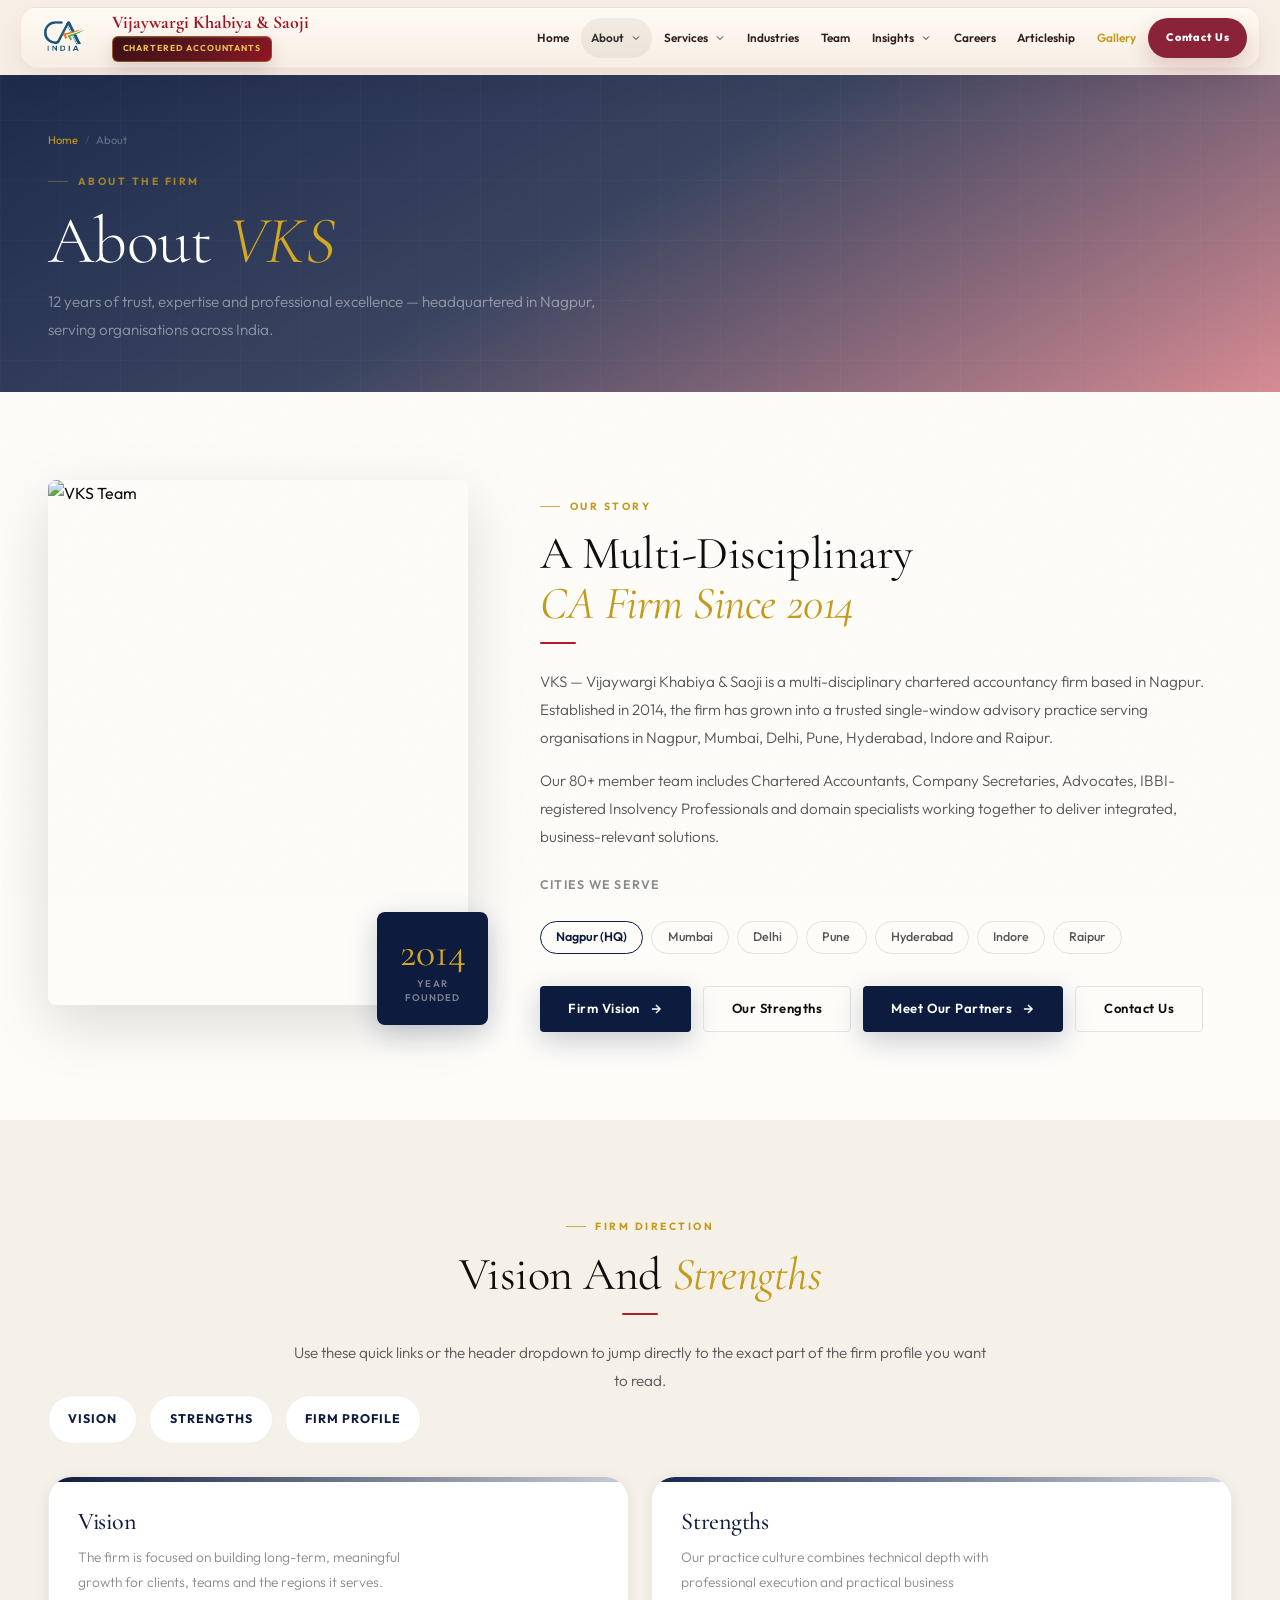
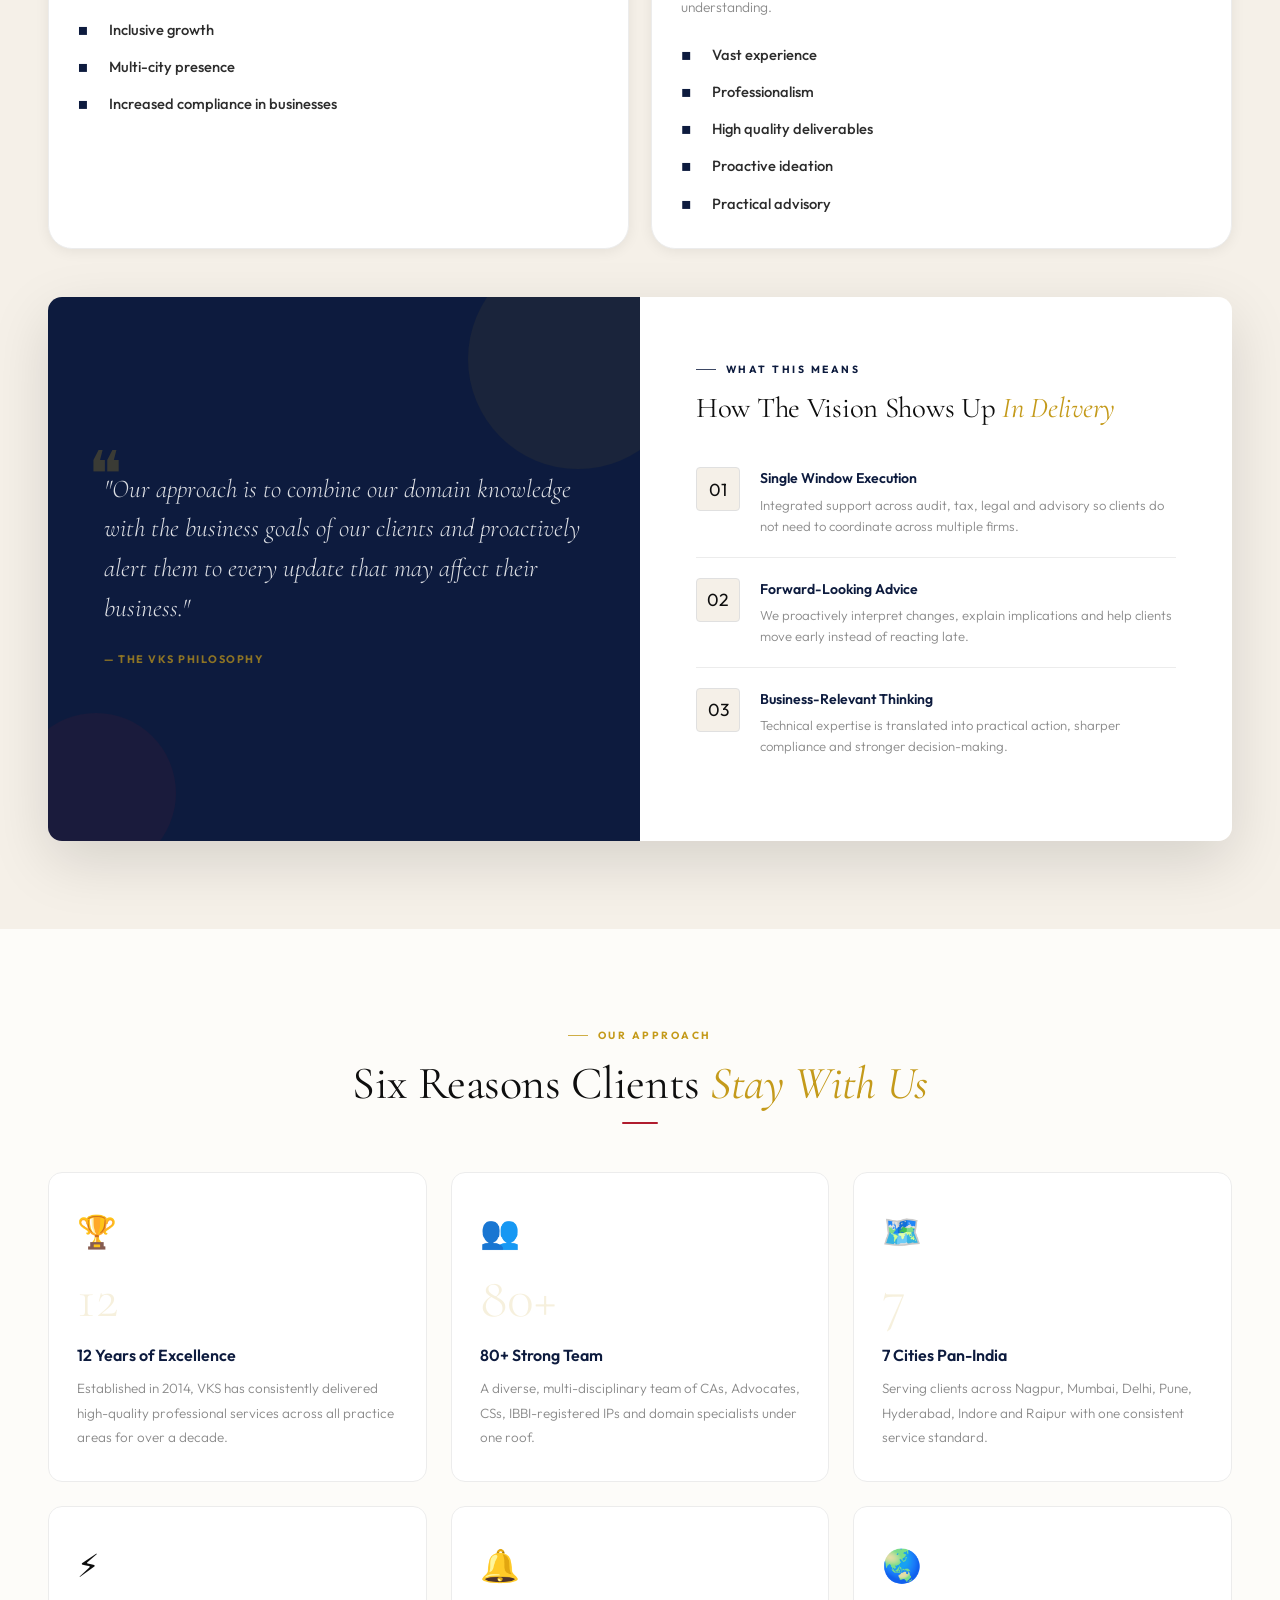
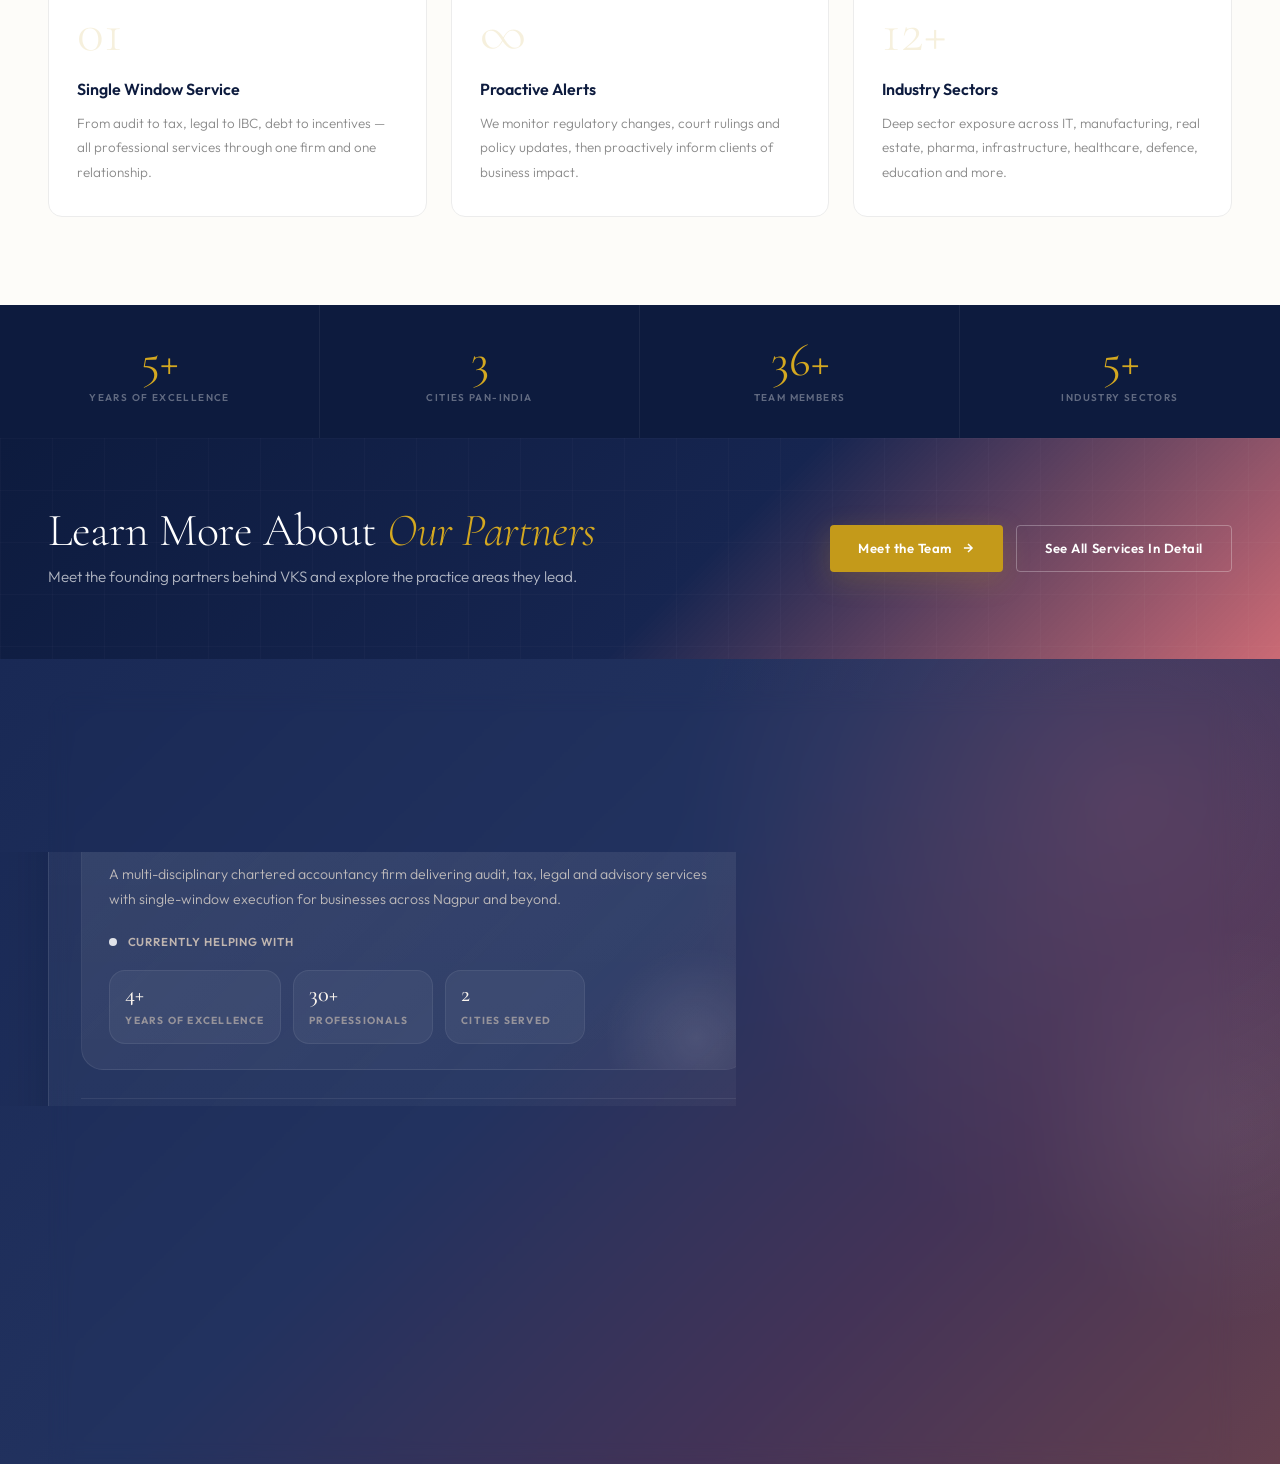
==== about.html @ 18755290 "Add files via upload" ====
﻿<!DOCTYPE html>
<html lang="en">
<head>
<meta charset="UTF-8"/>
<meta name="viewport" content="width=device-width,initial-scale=1.0"/>
<title>About — Vijaywargi Khabiya &amp; Saoji | CA Firm Nagpur Est. 2014</title>
<meta name="description" content="Learn about VKS — a multi-disciplinary chartered accountancy firm established in Nagpur in 2014. 12 years, 7 cities, 80+ professionals."/>
<link rel="preconnect" href="https://fonts.googleapis.com"/>
<link rel="preconnect" href="https://fonts.gstatic.com" crossorigin/>
<link rel="stylesheet" href="https://fonts.googleapis.com/css2?family=Cormorant+Garamond:ital,wght@0,400;0,500;0,600;0,700;1,400;1,600&family=Outfit:wght@300;400;500;600;700&display=swap"/>
<link rel="stylesheet" href="style.css"/>
<style>
.why-grid{display:grid;grid-template-columns:repeat(3,1fr);gap:1.5rem;margin-top:3rem}
.why-card{background:var(--white);border:1px solid var(--line2);border-radius:var(--rl);padding:2rem 1.75rem;transition:all var(--t);position:relative;overflow:hidden}
.why-card::after{content:'';position:absolute;bottom:0;left:0;right:0;height:3px;background:linear-gradient(90deg,var(--navy),var(--gold));transform:scaleX(0);transform-origin:left;transition:transform var(--t)}
.why-card:hover{box-shadow:var(--sh-md);border-color:transparent;transform:translateY(-4px)}
.why-card:hover::after{transform:scaleX(1)}
.why-n{font-family:'Cormorant Garamond',serif;font-size:3.5rem;font-weight:300;color:rgba(196,154,26,.15);line-height:1;margin-bottom:1rem}
.why-icon{font-size:2rem;margin-bottom:.75rem}
.why-h{font-size:1rem;font-weight:600;color:var(--navy);margin-bottom:.5rem}
.city-list{display:flex;flex-wrap:wrap;gap:.5rem;margin-top:1.5rem}
.city{padding:.32rem .95rem;border:1.5px solid var(--line);border-radius:40px;font-size:.78rem;font-weight:500;color:var(--ink3);transition:all var(--t)}
.city:hover{border-color:var(--gold);color:var(--navy);background:var(--gold-lt)}
.city.hq{border-color:var(--navy);color:var(--navy);font-weight:600}
.anchor-section{scroll-margin-top:110px}
.firm-story-actions{margin-top:2rem;display:flex;gap:.75rem;flex-wrap:wrap}
.firm-focus-nav{display:flex;flex-wrap:wrap;gap:.75rem;margin:0 0 2rem}
.firm-focus-link{display:inline-flex;align-items:center;gap:.5rem;padding:.85rem 1.2rem;border-radius:999px;background:var(--white);border:1px solid var(--line2);font-size:.78rem;font-weight:700;letter-spacing:.08em;text-transform:uppercase;color:var(--navy);transition:all var(--t)}
.firm-focus-link:hover{transform:translateY(-2px);border-color:var(--navy);box-shadow:var(--sh-sm)}
.firm-focus-grid{display:grid;grid-template-columns:repeat(2,minmax(0,1fr));gap:1.4rem}
.firm-focus-card{background:var(--white);border:1px solid var(--line2);border-radius:24px;padding:2rem 1.8rem;box-shadow:var(--sh-sm);position:relative;overflow:hidden}
.firm-focus-card::before{content:'';position:absolute;inset:0 auto auto 0;width:100%;height:5px;background:linear-gradient(90deg,var(--navy),rgba(13,27,62,.22))}
.firm-focus-card.strengths::before{background:linear-gradient(90deg,var(--navy2),rgba(13,27,62,.18))}
.firm-focus-card h3{font-size:1.5rem;margin-bottom:.6rem;color:var(--navy)}
.firm-focus-card p{font-size:.86rem;color:var(--ink4);max-width:38ch}
.firm-focus-list{display:grid;gap:.8rem;margin-top:1.45rem}
.firm-focus-list li{display:grid;grid-template-columns:20px 1fr;gap:.7rem;align-items:start;font-size:.92rem;color:var(--ink2);font-weight:500;line-height:1.65}
.firm-focus-list li::before{content:'▪';color:var(--navy);font-size:1rem;line-height:1.4}
.split-section{display:grid;grid-template-columns:1fr 1fr;min-height:400px;margin:3rem 0 0;border-radius:var(--rl);overflow:hidden;box-shadow:var(--sh-lg)}
.split-left{background:var(--navy);padding:4rem 3.5rem;display:flex;flex-direction:column;justify-content:center;position:relative;overflow:hidden}
.split-left::before{content:'';position:absolute;top:-3rem;right:-3rem;width:220px;height:220px;border-radius:50%;background:rgba(196,154,26,.07)}
.split-left::after{content:'';position:absolute;bottom:-2rem;left:-2rem;width:160px;height:160px;border-radius:50%;background:rgba(176,28,46,.08)}
.split-right{background:var(--white);padding:4rem 3.5rem;display:flex;flex-direction:column;justify-content:center}
.split-quote{font-family:'Cormorant Garamond',serif;font-size:clamp(1.2rem,2.5vw,1.6rem);font-weight:300;font-style:italic;color:rgba(255,255,255,.85);line-height:1.55;position:relative;z-index:1}
.split-quote::before{content:'❝';font-size:4rem;color:rgba(196,154,26,.25);position:absolute;top:-1.5rem;left:-1rem;font-style:normal;line-height:1}
.split-cite{font-size:.68rem;font-weight:700;letter-spacing:.14em;text-transform:uppercase;color:rgba(196,154,26,.7);margin-top:1.5rem;position:relative;z-index:1}
.value-row{display:flex;align-items:flex-start;gap:1.25rem;padding:1.25rem 0;border-bottom:1px solid var(--line2)}
.value-row:last-child{border:none}
.value-icon{width:44px;height:44px;border-radius:var(--rs);background:var(--surf);display:flex;align-items:center;justify-content:center;font-size:1.1rem;flex-shrink:0;border:1px solid var(--line)}
.value-row h4{font-size:.88rem;font-weight:600;color:var(--navy);margin-bottom:.25rem}
.value-row p{font-size:.82rem;color:var(--ink4);line-height:1.6}
@media(max-width:900px){
  .why-grid{grid-template-columns:1fr 1fr}
  .firm-focus-grid{grid-template-columns:1fr}
  .split-section{grid-template-columns:1fr;min-height:auto}
  .split-right{padding:3rem 2rem}
  .split-left{padding:3rem 2rem}
}
@media(max-width:640px){
  .why-grid{grid-template-columns:1fr}
  .firm-focus-nav{flex-direction:column}
  .firm-focus-link{width:100%;justify-content:center}
  .firm-focus-card{padding:1.5rem 1.2rem}
  .firm-story-actions .btn{width:100%;justify-content:center}
}
</style>
</head>
<body>

<!-- NAV -->
<nav class="nav">
  <div class="container nav-inner">
    <a href="index.html" class="logo">
  <img src="images/logo.jpg" alt="VKS CA" class="logo-img" loading="eager"/>
  <div class="logo-text">
    <span class="logo-firm">Vijaywargi Khabiya &amp; Saoji</span>        <span class="logo-tag">Chartered Accountants</span>
  </div>
    </a>
    <ul class="nav-links">
      <li class="nav-item"><a href="index.html">Home</a></li>
      <li class="nav-item has-dropdown">
        <button class="nav-drop-toggle active" aria-expanded="false">About <svg viewBox="0 0 24 24" fill="none" stroke="currentColor" stroke-width="2"><path d="M6 9l6 6 6-6"/></svg></button>
        <div class="nav-dropdown">
          <a href="about.html#overview"><span>Firm Overview</span><small>Our story, multi-city presence and firm philosophy.</small></a>
          <a href="about.html#firm-vision"><span>Vision</span><small>Inclusive growth, compliance culture and expanding reach.</small></a>
          <a href="about.html#firm-strengths"><span>Strengths</span><small>Professionalism, quality deliverables and practical advisory.</small></a>
          <a href="about.html#firm-profile"><span>Firm Profile</span><small>Practice approach, reach and core professional strengths.</small></a>
        </div>
      </li>
      <li class="nav-item has-dropdown">
        <button class="nav-drop-toggle" aria-expanded="false">Services <svg viewBox="0 0 24 24" fill="none" stroke="currentColor" stroke-width="2"><path d="M6 9l6 6 6-6"/></svg></button>
        <div class="nav-dropdown">
          <a href="services.html#audit"><span>Audit &amp; Assurance</span><small>Statutory, internal, tax and concurrent audit support.</small></a>
          <a href="services.html#direct-tax"><span>Direct Taxation</span><small>Tax planning, assessments and litigation representation.</small></a>
          <a href="services.html#indirect-tax"><span>Indirect Tax &amp; GST</span><small>GST advisory, compliance, refunds and disputes.</small></a>
          <a href="services.html#legal"><span>Legal Services</span><small>Representation before tribunals and higher courts.</small></a>
          <a href="services.html#insolvency"><span>Insolvency &amp; IBC</span><small>CIRP, NCLT matters and restructuring support.</small></a>
          <a href="services.html"><span>See All Services In Detail</span></a>
        </div>
      </li>
      <li class="nav-item"><a href="industries.html">Industries</a></li>
      <li class="nav-item"><a href="partners.html">Team</a></li>
      <li class="nav-item has-dropdown">
        <button class="nav-drop-toggle" aria-expanded="false">Insights <svg viewBox="0 0 24 24" fill="none" stroke="currentColor" stroke-width="2"><path d="M6 9l6 6 6-6"/></svg></button>
        <div class="nav-dropdown">
          <a href="publications.html#monthly-bulletins"><span>Monthly Bulletins</span><small>Monthly VKS bulletin issues in one place.</small></a>
          <a href="publications.html#articles-alerts"><span>Articles &amp; Alerts</span><small>Insights, technical articles and regulatory updates.</small></a>
        </div>
      </li>
      <li class="nav-item"><a href="careers.html">Careers</a></li>
      <li class="nav-item"><a href="articleship.html">Articleship</a></li>
      <li class="nav-item"><a href="gallery.html" class="nav-gallery-link">Gallery</a></li>
      <li class="nav-item"><a href="contact.html" class="nav-cta-btn">Contact Us</a></li>
    </ul>
    <button class="ham" aria-label="Menu"><span></span><span></span><span></span></button>
  </div>
</nav>
<div class="drawer">
  <a href="index.html">Home</a>
  <div class="drawer-group">
    <button class="drawer-toggle" aria-expanded="false">About <svg viewBox="0 0 24 24" fill="none" stroke="currentColor" stroke-width="2"><path d="M6 9l6 6 6-6"/></svg></button>
    <div class="drawer-panel"><div class="drawer-panel-inner">
      <a href="about.html#overview">Firm Overview</a>
      <a href="about.html#firm-vision">Vision</a>
      <a href="about.html#firm-strengths">Strengths</a>
      <a href="about.html#firm-profile">Firm Profile</a>
    </div></div>
  </div>
  <div class="drawer-group">
    <button class="drawer-toggle" aria-expanded="false">Services <svg viewBox="0 0 24 24" fill="none" stroke="currentColor" stroke-width="2"><path d="M6 9l6 6 6-6"/></svg></button>
    <div class="drawer-panel"><div class="drawer-panel-inner">
      <a href="services.html#audit">Audit &amp; Assurance</a>
      <a href="services.html#direct-tax">Direct Taxation</a>
      <a href="services.html#indirect-tax">Indirect Tax &amp; GST</a>
      <a href="services.html#legal">Legal Services</a>
      <a href="services.html#insolvency">Insolvency &amp; IBC</a>
      <a href="services.html">See All Services In Detail</a>
    </div></div>
  </div>
  <a href="industries.html">Industries</a>
  <a href="partners.html">Team</a>
  <div class="drawer-group">
    <button class="drawer-toggle" aria-expanded="false">Insights <svg viewBox="0 0 24 24" fill="none" stroke="currentColor" stroke-width="2"><path d="M6 9l6 6 6-6"/></svg></button>
    <div class="drawer-panel"><div class="drawer-panel-inner">
      <a href="publications.html#monthly-bulletins">Monthly Bulletins</a>
      <a href="publications.html#articles-alerts">Articles &amp; Alerts</a>
    </div></div>
  </div>
  <a href="careers.html">Careers</a>
  <a href="articleship.html">Articleship</a>
  <a href="gallery.html">Gallery</a>
  <a href="contact.html">Contact</a>
</div>
<!-- PAGE HEADER -->
<div class="ph">
  <div class="container ph-inner">
    <div class="breadcrumb"><a href="index.html">Home</a><span>/</span>About</div>
    <span class="eyebrow">About the Firm</span>
    <h1>About <em>VKS</em></h1>
    <p style="max-width:min(560px,100%);margin-top:.75rem">12 years of trust, expertise and professional excellence — headquartered in Nagpur, serving organisations across India.</p>
  </div>
</div>

<section class="pad anchor-section" id="overview">
  <div class="container">
    <div class="about-grid">
      <div class="about-visual rv-scale">
        <img src="https://images.unsplash.com/photo-1521791136064-7986c2920216?w=900&auto=format&fit=crop&q=80" alt="VKS Team" class="about-img-main" loading="lazy"/>
        <div class="about-img-badge"><span class="n">2014</span><span class="l">Year<br/>Founded</span></div>
      </div>
      <div class="about-copy">
        <span class="eyebrow rv">Our Story</span>
        <h2 class="rv rv-d1">A Multi-Disciplinary<br/><em style="color:var(--gold)">CA Firm Since 2014</em></h2>
        <div class="rule rv rv-d2"></div>
        <p class="rv rv-d2">VKS — Vijaywargi Khabiya &amp; Saoji is a multi-disciplinary chartered accountancy firm based in Nagpur. Established in 2014, the firm has grown into a trusted single-window advisory practice serving organisations in Nagpur, Mumbai, Delhi, Pune, Hyderabad, Indore and Raipur.</p>
        <p class="rv rv-d2" style="margin-top:1rem">Our 80+ member team includes Chartered Accountants, Company Secretaries, Advocates, IBBI-registered Insolvency Professionals and domain specialists working together to deliver integrated, business-relevant solutions.</p>
        <div class="rv rv-d3" style="margin-top:1.5rem">
          <p style="font-size:.78rem;font-weight:600;letter-spacing:.1em;text-transform:uppercase;color:var(--ink4);margin-bottom:.75rem">Cities We Serve</p>
          <div class="city-list">
            <span class="city hq">Nagpur (HQ)</span>
            <span class="city">Mumbai</span>
            <span class="city">Delhi</span>
            <span class="city">Pune</span>
            <span class="city">Hyderabad</span>
            <span class="city">Indore</span>
            <span class="city">Raipur</span>
          </div>
        </div>
        <div class="firm-story-actions rv rv-d4">
          <a href="about.html#firm-vision" class="btn btn-navy">Firm Vision <svg class="arr" viewBox="0 0 24 24" fill="none" stroke="currentColor" stroke-width="2.5"><path d="M5 12h14M12 5l7 7-7 7"/></svg></a>
          <a href="about.html#firm-strengths" class="btn btn-outline">Our Strengths</a>
          <a href="partners.html" class="btn btn-navy">Meet Our Partners <svg class="arr" viewBox="0 0 24 24" fill="none" stroke="currentColor" stroke-width="2.5"><path d="M5 12h14M12 5l7 7-7 7"/></svg></a>
          <a href="contact.html" class="btn btn-outline">Contact Us</a>
        </div>
      </div>
    </div>
  </div>
</section>

<section class="pad anchor-section" style="background:var(--surf)">
  <div class="container">
    <div class="rv tc">
      <span class="eyebrow" style="justify-content:center">Firm Direction</span>
      <h2>Vision And <em style="color:var(--gold)">Strengths</em></h2>
      <div class="rule c"></div>
      <p style="max-width:min(700px,100%);margin:0 auto">Use these quick links or the header dropdown to jump directly to the exact part of the firm profile you want to read.</p>
    </div>
    <div class="firm-focus-nav rv rv-d1">
      <a class="firm-focus-link" href="#firm-vision">Vision</a>
      <a class="firm-focus-link" href="#firm-strengths">Strengths</a>
      <a class="firm-focus-link" href="#firm-profile">Firm Profile</a>
    </div>
    <div class="firm-focus-grid">
      <article class="firm-focus-card rv rv-d1 anchor-section" id="firm-vision">
        <h3>Vision</h3>
        <p>The firm is focused on building long-term, meaningful growth for clients, teams and the regions it serves.</p>
        <ul class="firm-focus-list">
          <li>Inclusive growth</li>
          <li>Multi-city presence</li>
          <li>Increased compliance in businesses</li>
        </ul>
      </article>
      <article class="firm-focus-card strengths rv rv-d2 anchor-section" id="firm-strengths">
        <h3>Strengths</h3>
        <p>Our practice culture combines technical depth with professional execution and practical business understanding.</p>
        <ul class="firm-focus-list">
          <li>Vast experience</li>
          <li>Professionalism</li>
          <li>High quality deliverables</li>
          <li>Proactive ideation</li>
          <li>Practical advisory</li>
        </ul>
      </article>
    </div>
    <div class="split-section rv">
      <div class="split-left">
        <p class="split-quote">"Our approach is to combine our domain knowledge with the business goals of our clients and proactively alert them to every update that may affect their business."</p>
        <div class="split-cite">— The VKS Philosophy</div>
      </div>
      <div class="split-right">
        <span class="eyebrow" style="color:var(--navy)">What This Means</span>
        <h2 style="font-size:1.8rem;margin-bottom:1.5rem">How The Vision Shows Up <em style="color:var(--gold)">In Delivery</em></h2>
        <div class="value-row">
          <div class="value-icon">01</div>
          <div><h4>Single Window Execution</h4><p>Integrated support across audit, tax, legal and advisory so clients do not need to coordinate across multiple firms.</p></div>
        </div>
        <div class="value-row">
          <div class="value-icon">02</div>
          <div><h4>Forward-Looking Advice</h4><p>We proactively interpret changes, explain implications and help clients move early instead of reacting late.</p></div>
        </div>
        <div class="value-row">
          <div class="value-icon">03</div>
          <div><h4>Business-Relevant Thinking</h4><p>Technical expertise is translated into practical action, sharper compliance and stronger decision-making.</p></div>
        </div>
      </div>
    </div>
  </div>
</section>

<section class="pad anchor-section" id="firm-profile">
  <div class="container">
    <div class="rv tc">
      <span class="eyebrow" style="justify-content:center">Our Approach</span>
      <h2>Six Reasons Clients <em style="color:var(--gold)">Stay With Us</em></h2>
      <div class="rule c"></div>
    </div>
    <div class="why-grid">
      <div class="why-card rv rv-d1"><div class="why-icon">🏆</div><div class="why-n">12</div><div class="why-h">12 Years of Excellence</div><p style="font-size:.84rem;color:var(--ink4)">Established in 2014, VKS has consistently delivered high-quality professional services across all practice areas for over a decade.</p></div>
      <div class="why-card rv rv-d2"><div class="why-icon">👥</div><div class="why-n">80+</div><div class="why-h">80+ Strong Team</div><p style="font-size:.84rem;color:var(--ink4)">A diverse, multi-disciplinary team of CAs, Advocates, CSs, IBBI-registered IPs and domain specialists under one roof.</p></div>
      <div class="why-card rv rv-d3"><div class="why-icon">🗺️</div><div class="why-n">7</div><div class="why-h">7 Cities Pan-India</div><p style="font-size:.84rem;color:var(--ink4)">Serving clients across Nagpur, Mumbai, Delhi, Pune, Hyderabad, Indore and Raipur with one consistent service standard.</p></div>
      <div class="why-card rv rv-d1"><div class="why-icon">⚡</div><div class="why-n">01</div><div class="why-h">Single Window Service</div><p style="font-size:.84rem;color:var(--ink4)">From audit to tax, legal to IBC, debt to incentives — all professional services through one firm and one relationship.</p></div>
      <div class="why-card rv rv-d2"><div class="why-icon">🔔</div><div class="why-n">∞</div><div class="why-h">Proactive Alerts</div><p style="font-size:.84rem;color:var(--ink4)">We monitor regulatory changes, court rulings and policy updates, then proactively inform clients of business impact.</p></div>
      <div class="why-card rv rv-d3"><div class="why-icon">🌏</div><div class="why-n">12+</div><div class="why-h">Industry Sectors</div><p style="font-size:.84rem;color:var(--ink4)">Deep sector exposure across IT, manufacturing, real estate, pharma, infrastructure, healthcare, defence, education and more.</p></div>
    </div>
  </div>
</section>

<div class="stats-bar">
  <div class="stat-cell rv"><div class="stat-n" data-count="12" data-suffix="+">12+</div><div class="stat-l">Years of Excellence</div></div>
  <div class="stat-cell rv rv-d1"><div class="stat-n" data-count="7">7</div><div class="stat-l">Cities Pan-India</div></div>
  <div class="stat-cell rv rv-d2"><div class="stat-n" data-count="80" data-suffix="+">80+</div><div class="stat-l">Team Members</div></div>
  <div class="stat-cell rv rv-d3"><div class="stat-n" data-count="12" data-suffix="+">12+</div><div class="stat-l">Industry Sectors</div></div>
</div>

<section class="cta-strip">
  <div class="container"><div class="cta-inner">
    <div class="cta-copy rv"><h2>Learn More About <em>Our Partners</em></h2><p>Meet the founding partners behind VKS and explore the practice areas they lead.</p></div>
    <div class="cta-actions rv rv-d2">
      <a href="partners.html" class="btn btn-gold">Meet the Team <svg class="arr" viewBox="0 0 24 24" fill="none" stroke="currentColor" stroke-width="2.5"><path d="M5 12h14M12 5l7 7-7 7"/></svg></a>
      <a href="services.html" class="btn btn-ghost">See All Services In Detail</a>
    </div>
  </div></div>
</section>

<!-- FOOTER -->
<footer class="footer">
  <div class="container">
    <div class="footer-shell">
      <div class="footer-spotlight">
        <div class="footer-brand-card rv">
          <div class="footer-kicker">Trusted Since 2014</div>
          <div class="footer-brand">
            <a href="index.html" class="logo" style="display:inline-flex">
              <img src="images/logo.jpg" alt="VKS" style="object-fit:contain;flex-shrink:0"/>
              <div class="logo-text" style="margin-left:.6rem">
                <span class="logo-firm">Vijaywargi Khabiya &amp; Saoji</span>        <span class="logo-tag">Chartered Accountants</span>
              </div>
            </a>
          </div>
          <p class="ft-desc">A multi-disciplinary chartered accountancy firm delivering audit, tax, legal and advisory services with single-window execution for businesses across Nagpur and beyond.</p>
          <div class="ft-dynamic-line" aria-live="polite">
            <span class="ft-dynamic-dot"></span>
            <span>Currently helping with</span>
            <span class="ft-dynamic-text">Audit and assurance mandates</span>
          </div>
          <div class="ft-highlight-row">
            <div class="ft-highlight"><strong data-count="12" data-suffix="+">12+</strong><span>Years of Excellence</span></div>
            <div class="ft-highlight"><strong data-count="80" data-suffix="+">80+</strong><span>Professionals</span></div>
            <div class="ft-highlight"><strong data-count="7">7</strong><span>Cities Served</span></div>
          </div>
        </div>
        <div class="footer-contact-card rv rv-d1">
          <h5>Start A Conversation</h5>
          <div class="footer-action">
            <div class="footer-action-copy">
              <span>Main Office Line</span>
              <a href="tel:07122522020">0712-2522020</a>
            </div>
            <svg viewBox="0 0 24 24" fill="none" stroke="currentColor" stroke-width="2"><path d="M22 16.92v3a2 2 0 01-2.18 2 19.79 19.79 0 01-8.63-3.07A19.5 19.5 0 013.07 10.8a19.79 19.79 0 01-3.07-8.68A2 2 0 012 0h3a2 2 0 012 1.72 12.84 12.84 0 00.7 2.81 2 2 0 01-.45 2.11L6.09 7.91a16 16 0 006 6l1.27-1.27a2 2 0 012.11-.45 12.84 12.84 0 002.81.7A2 2 0 0122 16z"/></svg>
          </div>
          <div class="footer-action">
            <div class="footer-action-copy">
              <span>Email Us</span>
              <a href="mailto:info@cavks.in">info@cavks.in</a>
            </div>
            <svg viewBox="0 0 24 24" fill="none" stroke="currentColor" stroke-width="2"><path d="M4 4h16c1.1 0 2 .9 2 2v12c0 1.1-.9 2-2 2H4c-1.1 0-2-.9-2-2V6c0-1.1.9-2 2-2z"/><polyline points="22,6 12,13 2,6"/></svg>
          </div>
          <p class="ft-note">3rd Floor, MG House, Ravindranath Tagore Marg, Civil Lines, Nagpur &ndash; 440001</p>
        </div>
      </div>
      <div class="footer-top">
        <div class="ft-col rv">
          <h5>Partner Direct Lines</h5>
          <div class="ft-partners">
            <div class="ft-p-item"><span class="ft-p-name">CA Varun Vijaywargi</span><a href="tel:+919168175444" class="ft-p-num">+91 91681 75444</a></div>
            <div class="ft-p-item"><span class="ft-p-name">CA Pavan Khabiya</span><a href="tel:+919168165444" class="ft-p-num">+91 91681 65444</a></div>
            <div class="ft-p-item"><span class="ft-p-name">CA Ashish Saoji</span><a href="tel:+919325091651" class="ft-p-num">+91 93250 91651</a></div>
          </div>
        </div>
        <div class="ft-col rv rv-d1">
          <h5>Explore</h5>
          <ul>
            <li><a href="about.html">About The Firm</a></li>
            <li><a href="services.html">Service Portfolio</a></li>
            <li><a href="industries.html">Industry Expertise</a></li>
            <li><a href="partners.html">Meet The Team</a></li>
            <li><a href="publications.html">Insights &amp; Bulletins</a></li>
          </ul>
        </div>
        <div class="ft-col rv rv-d2">
          <h5>Core Services</h5>
          <ul>
            <li><a href="services.html#audit">Audit &amp; Assurance</a></li>
            <li><a href="services.html#direct-tax">Direct Taxation</a></li>
            <li><a href="services.html#indirect-tax">Indirect Tax &amp; GST</a></li>
            <li><a href="services.html#legal">Legal Representation</a></li>
            <li><a href="services.html#insolvency">Insolvency &amp; IBC</a></li>
          </ul>
        </div>
        <div class="ft-col rv rv-d3">
          <h5>Visit Or Write</h5>
          <div class="ft-contact">
            <div class="ft-ci"><svg width="14" height="14" viewBox="0 0 24 24" fill="none" stroke="currentColor" stroke-width="2"><path d="M21 10c0 7-9 13-9 13s-9-6-9-13a9 9 0 0118 0z"/><circle cx="12" cy="10" r="3"/></svg><span>3rd Floor, MG House, Ravindranath Tagore Marg, Civil Lines, Nagpur &ndash; 440001</span></div>
            <div class="ft-ci"><svg width="14" height="14" viewBox="0 0 24 24" fill="none" stroke="currentColor" stroke-width="2"><circle cx="12" cy="12" r="10"/><path d="M2 12h20M12 2a15.3 15.3 0 014 10 15.3 15.3 0 01-4 10 15.3 15.3 0 01-4-10 15.3 15.3 0 014-10z"/></svg><span><a href="https://www.cavks.in" target="_blank" rel="noopener">www.cavks.in</a></span></div>
            <div class="ft-ci"><svg width="14" height="14" viewBox="0 0 24 24" fill="none" stroke="currentColor" stroke-width="2"><path d="M4 4h16c1.1 0 2 .9 2 2v12c0 1.1-.9 2-2 2H4c-1.1 0-2-.9-2-2V6c0-1.1.9-2 2-2z"/><polyline points="22,6 12,13 2,6"/></svg><span><a href="mailto:info@cavks.in">info@cavks.in</a></span></div>
          </div>
        </div>
      </div>
      <div class="footer-bottom">
        <p>&copy; 2026 Vijaywargi Khabiya &amp; Saoji. All rights reserved.</p>
        <p>Chartered Accountants &middot; Nagpur &middot; Est. 2014</p>
      </div>
    </div>
  </div>
</footer>

<button class="stt" aria-label="Back to top">
  <svg width="16" height="16" viewBox="0 0 24 24" fill="none" stroke="currentColor" stroke-width="2.5"><path d="M18 15l-6-6-6 6"/></svg>
</button>

<nav class="mob-nav">
  <div class="mob-nav-inner">
    <a href="index.html" class="mob-nav-item">
      <svg viewBox="0 0 24 24" fill="none" stroke="currentColor" stroke-width="2"><path d="M3 9l9-7 9 7v11a2 2 0 01-2 2H5a2 2 0 01-2-2z"/></svg>Home
    </a>
    <a href="services.html" class="mob-nav-item">
      <svg viewBox="0 0 24 24" fill="none" stroke="currentColor" stroke-width="2"><path d="M9 5H7a2 2 0 00-2 2v12a2 2 0 002 2h10a2 2 0 002-2V7a2 2 0 00-2-2h-2M9 5a2 2 0 002 2h2a2 2 0 002-2M9 5a2 2 0 012-2h2a2 2 0 012 2"/></svg>Services
    </a>
    <a href="partners.html" class="mob-nav-item">
      <svg viewBox="0 0 24 24" fill="none" stroke="currentColor" stroke-width="2"><path d="M17 21v-2a4 4 0 00-4-4H5a4 4 0 00-4 4v2"/><circle cx="9" cy="7" r="4"/><path d="M23 21v-2a4 4 0 00-3-3.87"/><path d="M16 3.13a4 4 0 010 7.75"/></svg>Team
    </a>
    <a href="careers.html" class="mob-nav-item">
      <svg viewBox="0 0 24 24" fill="none" stroke="currentColor" stroke-width="2"><rect x="2" y="7" width="20" height="14" rx="2"/><path d="M16 7V5a2 2 0 00-2-2h-4a2 2 0 00-2 2v2"/></svg>Careers
    </a>
    <a href="contact.html" class="mob-nav-item">
      <svg viewBox="0 0 24 24" fill="none" stroke="currentColor" stroke-width="2"><path d="M22 16.92v3a2 2 0 01-2.18 2 19.79 19.79 0 01-8.63-3.07A19.5 19.5 0 013.07 10.8a19.79 19.79 0 01-3.07-8.68A2 2 0 012 0h3a2 2 0 012 1.72c.128.96.341 1.903.637 2.822a2 2 0 01-.45 2.109L6.09 7.91a16 16 0 006 6l1.27-1.27a2 2 0 012.11-.45c.92.296 1.86.51 2.82.637A2 2 0 0122 16.92z"/></svg>Contact
    </a>
  </div>
</nav>
<script src="main.js"></script>
</body>
</html>
---- style.css ----
﻿/* ============================================================
   VKS — Premium Design System v5 | 2026
   Vijaywargi Khabiya & Saoji · Chartered Accountants
   Navy · Gold · Red · Ultra-Premium Corporate
   ============================================================ */
@import url('https://fonts.googleapis.com/css2?family=Cormorant+Garamond:ital,wght@0,300;0,400;0,500;0,600;1,300;1,400;1,600&family=Outfit:wght@300;400;500;600;700&display=swap');

/* ── DESIGN TOKENS ── */
:root {
  --navy:     #0d1b3e;
  --navy2:    #162550;
  --navy3:    #1e306a;
  --red:      #b01c2e;
  --red2:     #8f1624;
  --red-lt:   #fdecea;
  --gold:     #c49a1a;
  --gold2:    #d4a820;
  --gold3:    #e8bf50;
  --gold-lt:  #fdf4dc;
  --gold-bg:  #faf6e8;
  --ink:      #0e0e0e;
  --ink2:     #2c2c2c;
  --ink3:     #555;
  --ink4:     #8a8a8a;
  --line:     #e0e0e0;
  --line2:    #ececec;
  --surf:     #f5f0e8;
  --surf2:    #f0ede6;
  --white:    #ffffff;
  --nav-h:    75px;
  --ease:     cubic-bezier(0.16,1,0.3,1);
  --ease2:    cubic-bezier(0.34,1.56,0.64,1);
  --t:        0.38s;
  --tf:       0.18s;
  --r:        8px;
  --rs:       4px;
  --rl:       14px;
  --sh-sm:    0 2px 14px rgba(0,0,0,.07);
  --sh-md:    0 8px 36px rgba(0,0,0,.11);
  --sh-lg:    0 20px 60px rgba(0,0,0,.13);
  --sh-gold:  0 8px 28px rgba(196,154,26,.22);
  --sh-navy:  0 8px 28px rgba(13,27,62,.22);
  --sh-red:   0 8px 28px rgba(176,28,46,.22);
}

/* ── RESET ── */
*,*::before,*::after{box-sizing:border-box;margin:0;padding:0;min-width:0}
::selection{background:rgba(176,28,46,.18);color:var(--ink)}
::-moz-selection{background:rgba(176,28,46,.18);color:var(--ink)}
html{scroll-behavior:smooth;-webkit-font-smoothing:antialiased;-moz-osx-font-smoothing:grayscale;overflow-x:hidden;touch-action:pan-x pan-y}
body{font-family:'Outfit',system-ui,sans-serif;color:var(--ink);background:#fdfcf9;overflow-x:hidden;line-height:1.65;max-width:100vw}
body::before{content:'';position:fixed;inset:0;z-index:0;pointer-events:none;opacity:.018;background-image:url("data:image/svg+xml,%3Csvg viewBox='0 0 256 256' xmlns='http://www.w3.org/2000/svg'%3E%3Cfilter id='noise'%3E%3CfeTurbulence type='fractalNoise' baseFrequency='0.9' numOctaves='4' stitchTiles='stitch'/%3E%3C/filter%3E%3Crect width='100%25' height='100%25' filter='url(%23noise)'/%3E%3C/svg%3E");background-size:180px 180px}
img{max-width:100%;height:auto;display:block;-webkit-user-drag:none;user-select:none}
a{text-decoration:none;color:inherit}
ul{list-style:none}
button{cursor:pointer;border:none;background:none;font-family:inherit}
input,textarea,select{font-family:inherit}

/* ── TYPE SCALE ── */
h1,h2,h3{font-family:'Cormorant Garamond',Georgia,serif;line-height:1.08;letter-spacing:-.01em;color:var(--ink)}
h4{font-family:'Outfit',sans-serif;color:var(--ink)}
h1{font-size:clamp(2.1rem,5.2vw,4.2rem);font-weight:400}
h2{font-size:clamp(1.65rem,3.6vw,2.9rem);font-weight:400}
h3{font-size:clamp(1.05rem,2vw,1.35rem);font-weight:500}
h4{font-size:.92rem;font-weight:600}
p{color:var(--ink3);line-height:1.82;font-size:.95rem;font-weight:300}

/* ── LAYOUT ── */
.container{max-width:1240px;margin:0 auto;padding:0 1.75rem;box-sizing:border-box}
.pad{padding:88px 0}
.pad-sm{padding:60px 0}
.tc{text-align:center}

/* ── UTILITIES ── */
.eyebrow{display:inline-flex;align-items:center;gap:.6rem;font-size:.65rem;font-weight:700;letter-spacing:.24em;text-transform:uppercase;color:var(--gold);margin-bottom:.9rem}
.eyebrow::before{content:'';width:20px;height:1px;background:currentColor;opacity:.8;flex-shrink:0}
.rule{width:36px;height:2px;background:var(--red);border-radius:2px;margin:.85rem 0 1.5rem}
.rule.c{margin:.85rem auto 1.5rem}
.rule.gold{background:var(--gold)}

/* ── BUTTONS ── */
.btn{display:inline-flex;align-items:center;justify-content:center;gap:.55rem;padding:.72rem 1.75rem;border-radius:var(--rs);font-size:.82rem;font-weight:600;letter-spacing:.04em;transition:all var(--t) var(--ease);position:relative;overflow:hidden;white-space:nowrap;cursor:pointer;max-width:100%;flex-shrink:0}
.arr{width:14px;height:14px;flex-shrink:0;transition:transform var(--tf)}
.btn:hover .arr{transform:translateX(4px)}

.btn-gold{background:var(--gold);color:var(--white);box-shadow:var(--sh-gold)}
.btn-gold:hover{background:var(--gold2);transform:translateY(-2px);box-shadow:0 14px 36px rgba(196,154,26,.32)}
.btn-navy{background:var(--navy);color:var(--white);box-shadow:var(--sh-navy)}
.btn-navy:hover{background:var(--navy2);transform:translateY(-2px);box-shadow:0 12px 34px rgba(13,27,62,.28)}
.btn-red{background:var(--red);color:var(--white);box-shadow:var(--sh-red)}
.btn-red:hover{background:var(--red2);transform:translateY(-2px);box-shadow:0 12px 32px rgba(176,28,46,.28)}
.btn-outline{background:transparent;color:var(--ink);border:1.5px solid var(--line)}
.btn-outline:hover{border-color:var(--red);color:var(--red);transform:translateY(-1px)}
.btn-ghost{background:transparent;color:var(--white);border:1.5px solid rgba(255,255,255,.28)}
.btn-ghost:hover{border-color:rgba(255,255,255,.8);background:rgba(255,255,255,.07);transform:translateY(-2px)}

/* ══════════════════════════════════════
   NAV
══════════════════════════════════════ */
.nav{position:fixed;top:0;left:0;right:0;height:var(--nav-h);overflow:visible;background:#f7efe6;backdrop-filter:blur(10px);-webkit-backdrop-filter:blur(10px);border-bottom:none;transition:box-shadow var(--t),background var(--t);z-index:1000}
.nav.scrolled{background:#f7efe6;box-shadow:none}
.nav-inner{
  display:flex;
  align-items:center;
  justify-content:space-between;
  height:calc(var(--nav-h) - 14px);
  margin-top:7px;
  padding:.34rem .72rem;
  gap:1.7rem;
  border-radius:16px;
  background:linear-gradient(180deg,#fffaf3 0%,#f7efe6 100%);
  border:1px solid rgba(123,33,53,.08);
  box-shadow:0 14px 28px rgba(76,32,20,.07), inset 0 1px 0 rgba(255,255,255,.84);
}

/* Logo */
.logo{display:flex;align-items:center;gap:.78rem;flex-shrink:0;min-width:0;text-decoration:none}
.logo-img{width:55px;height:55px;object-fit:contain;flex-shrink:0}
.nav .logo-img{
  mix-blend-mode:multiply;
  isolation:isolate;
  background:transparent;
}
.logo-text{display:flex;flex-direction:column;justify-content:center;gap:.2rem;line-height:1.04;min-width:0}
.logo-firm{font-family:'Cormorant Garamond',serif;font-size:1.05rem;font-weight:700;color:#341c1f;white-space:nowrap;line-height:1.02;letter-spacing:0}
.logo-tag{font-size:.57rem;font-weight:700;color:#171717;letter-spacing:.14em;text-transform:uppercase;white-space:nowrap;line-height:1.1}
.nav .logo{
  gap:.95rem;
  display:inline-flex;
  align-items:center;
  flex:0 0 auto;
  padding:.1rem .2rem .1rem 0;
  min-width:0;
  max-width:410px;
  margin-right:auto;
}
.nav .logo-img{
  position:relative;
  z-index:1;
  width:64px;
  height:64px;
  padding:0;
  border-radius:0;
  background:transparent;
  border:none;
  box-shadow:none;
}
.nav .logo-text{
  display:flex;
  flex:1 1 auto;
  min-width:0;
  max-width:none;
  align-items:flex-start;
  justify-content:center;
  gap:.22rem;
  position:relative;
  z-index:1;
  padding:.28rem 0 .24rem;
}
.nav .logo-firm{
  position:relative;
  z-index:1;
  font-size:1.12rem;
  font-weight:700;
  color:#a11424;
  letter-spacing:0;
  white-space:nowrap;
  line-height:1;
  text-shadow:0 1px 0 rgba(255,255,255,.65);
}
.nav .logo-tag{
  position:relative;
  z-index:1;
  display:inline-flex;
  align-items:center;
  justify-content:center;
  align-self:flex-start;
  min-height:26px;
  padding:.22rem .62rem .2rem;
  border-radius:6px;
  background:linear-gradient(135deg,#3b1015 0%,#641722 62%,#8f1624 100%);
  border:1px solid rgba(196,154,26,.5);
  color:#e8bf50;
  font-size:.54rem;
  font-weight:700;
  letter-spacing:.1em;
  white-space:nowrap;
  text-align:center;
  line-height:1;
  box-shadow:0 8px 18px rgba(66,18,18,.14), inset 0 1px 0 rgba(255,255,255,.1);
}

/* Nav links */
.nav-links{
  display:flex;
  align-items:center;
  justify-content:flex-end;
  gap:.12rem;
  flex:0 1 auto;
  min-width:max-content;
  margin-left:auto;
  padding:0;
  border-radius:0;
  background:none;
  border:none;
}
.nav-item{position:relative}
.nav-links a,.nav-drop-toggle{
  display:inline-flex;
  align-items:center;
  justify-content:center;
  min-height:40px;
  line-height:1;
  font-size:.74rem;
  font-weight:600;
  color:#2f201f;
  padding:.54rem .62rem;
  border-radius:999px;
  transition:color var(--tf),background var(--tf),transform var(--tf),box-shadow var(--tf);
  position:relative;
  white-space:nowrap
}
.nav-links a::after,.nav-drop-toggle::after{content:'';position:absolute;bottom:4px;left:.6rem;right:.6rem;height:1.5px;background:#7b2135;transform:scaleX(0);transform-origin:left;transition:transform .22s var(--ease);border-radius:2px}
.nav-links a:hover,.nav-links a.active{color:#2f201f;background:rgba(123,33,53,.08)}
.nav-drop-toggle:hover,.nav-item.open .nav-drop-toggle,.nav-drop-toggle.active{color:#332d2b;background:rgba(68,55,44,.07)}
.nav-links a:hover::after,.nav-links a.active::after,.nav-item.open .nav-drop-toggle::after,.nav-drop-toggle.active::after{transform:scaleX(1)}
.nav-links a.active{color:#2f201f;font-weight:700}
.nav-links a.active::after{background:#7b2135}
.nav-drop-toggle{display:inline-flex;align-items:center;gap:.38rem;border:none;background:none;font-family:inherit;cursor:pointer}
.nav-drop-toggle::after{display:none}
.nav-drop-toggle svg{width:12px;height:12px;transition:transform var(--t) var(--ease)}
.nav-item.open .nav-drop-toggle svg{transform:rotate(180deg)}
.nav-dropdown{position:absolute;top:calc(100% + .8rem);left:0;min-width:300px;padding:.8rem;background:rgba(252,247,241,.98);border:1px solid rgba(123,33,53,.08);border-radius:22px;box-shadow:0 24px 50px rgba(76,32,20,.12);opacity:0;visibility:hidden;transform:translateY(10px) scale(.98);transform-origin:top left;transition:opacity .22s ease,transform .26s var(--ease),visibility .22s;backdrop-filter:blur(14px);-webkit-backdrop-filter:blur(14px)}
.nav-item.open .nav-dropdown,.nav-item:hover .nav-dropdown{opacity:1;visibility:visible;transform:translateY(0) scale(1)}
.nav-dropdown a{display:flex;flex-direction:column;align-items:flex-start;gap:.18rem;padding:.9rem .95rem;border-radius:0;border-bottom:1px solid rgba(0,0,0,.07)}
.nav-dropdown a:last-child{border-bottom:none}
.nav-dropdown a::after{display:none}
.nav-dropdown a span{font-size:.78rem;font-weight:600;color:#2f2b29;letter-spacing:0}
.nav-dropdown a small{font-size:.69rem;line-height:1.6;color:#6e6762}
.nav-dropdown a:hover{background:rgba(0,0,0,.035);transform:translateX(4px)}
.nav-gallery-link{color:var(--gold)!important;font-weight:600!important}
.nav-cta-btn{background:#8a2338!important;color:var(--white)!important;padding:.72rem 1.12rem!important;border-radius:999px!important;font-size:.68rem!important;font-weight:800!important;letter-spacing:.08em!important;white-space:nowrap!important;box-shadow:0 10px 22px rgba(138,35,56,.2)}
.nav-cta-btn:hover{background:#6f1d2d!important;transform:translateY(-1px)!important}
.nav-cta-btn::after{display:none!important}

/* Hamburger */
.ham{display:none;flex-direction:column;gap:5px;padding:10px;border-radius:16px;cursor:pointer;flex-shrink:0;background:rgba(255,255,255,.38);border:1px solid rgba(123,33,53,.08);box-shadow:inset 0 1px 0 rgba(255,255,255,.7)}
.ham span{display:block;width:22px;height:1.5px;background:var(--red);border-radius:2px;transition:all .3s var(--ease)}
.ham.open span:nth-child(1){transform:translateY(6.5px) rotate(45deg)}
.ham.open span:nth-child(2){opacity:0;transform:scaleX(0)}
.ham.open span:nth-child(3){transform:translateY(-6.5px) rotate(-45deg)}

/* Mobile drawer */
.drawer{display:block;position:fixed;inset:0;background:
  radial-gradient(circle at 100% 0%, rgba(176,28,46,.08) 0%, rgba(176,28,46,0) 26%),
  linear-gradient(180deg,#f8f1e8 0%,#f4eadf 52%,#efe3d6 100%);
z-index:999;padding:calc(var(--nav-h) + 1rem) 1rem calc(1.4rem + env(safe-area-inset-bottom));transform:translateX(100%);transition:transform .34s var(--ease);overflow-y:auto;pointer-events:none;box-shadow:inset 0 1px 0 rgba(255,255,255,.45)}
.drawer.open{transform:translateX(0);pointer-events:all}
.drawer a{display:block;font-size:1.02rem;font-family:'Cormorant Garamond',serif;color:#2b1818;padding:.9rem 1rem;border:1px solid rgba(123,33,53,.08);transition:color var(--tf),padding-left var(--tf),background var(--tf),border-color var(--tf),transform var(--tf),box-shadow var(--tf);animation:drawerItem .4s var(--ease) both;background:rgba(255,252,248,.82);border-radius:16px;margin-bottom:.55rem;box-shadow:0 10px 24px rgba(76,32,20,.08);position:relative;overflow:hidden;letter-spacing:.01em}
.drawer a::before{content:'';position:absolute;inset:0 auto 0 0;width:3px;background:linear-gradient(180deg,#8a2338 0%,rgba(138,35,56,.16) 100%);opacity:.65}
.drawer a::after{display:none}
.drawer a:hover{color:#2b1818;padding-left:1.12rem;background:#fffdf9;border-color:rgba(123,33,53,.12);transform:translateY(-1px);box-shadow:0 14px 28px rgba(76,32,20,.1)}
.drawer a:hover::before,.drawer-group.open .drawer-toggle::before{opacity:1;transform:scaleY(1)}
.drawer a:last-child{margin-top:.8rem}
.drawer-group{border:1px solid rgba(123,33,53,.08);margin-bottom:.55rem;background:rgba(255,251,247,.72);border-radius:16px;padding:0 .85rem;box-shadow:0 10px 24px rgba(76,32,20,.08);position:relative;overflow:hidden}
.drawer-group::after{content:'';position:absolute;inset:auto 14px 0 14px;height:1px;background:linear-gradient(90deg,rgba(123,33,53,0),rgba(123,33,53,.1),rgba(123,33,53,0))}
.drawer-toggle{width:100%;display:flex;align-items:center;justify-content:space-between;font-size:1.02rem;font-family:'Cormorant Garamond',serif;color:#2b1818;padding:.95rem 0;transition:color var(--tf);position:relative;font-weight:600}
.drawer-toggle::before{content:'';position:absolute;inset:0 auto 0 -.85rem;width:3px;background:linear-gradient(180deg,#8a2338 0%,rgba(138,35,56,.16) 100%);opacity:.55;transform:scaleY(.62);transform-origin:center;transition:opacity var(--tf),transform var(--tf)}
.drawer-toggle svg{width:18px;height:18px;transition:transform var(--t) var(--ease)}
.drawer-group.open .drawer-toggle{color:#8a2338}
.drawer-group.open .drawer-toggle svg{transform:rotate(180deg)}
.drawer-panel{display:grid;grid-template-rows:0fr;transition:grid-template-rows .28s var(--ease)}
.drawer-group.open .drawer-panel{grid-template-rows:1fr}
.drawer-panel-inner{overflow:hidden;padding:.1rem 0 .75rem .2rem}
.drawer-panel a{
  position:relative;
  font-size:.82rem;
  padding:.62rem .76rem .62rem 1rem;
  color:#6a5c55;
  border:none;
  animation:none;
  background:transparent;
  margin-bottom:.14rem;
  box-shadow:none;
  border-radius:10px;
  font-family:'Outfit',sans-serif;
}
.drawer-panel a::before{
  content:'';
  position:absolute;
  left:.18rem;
  top:50%;
  width:6px;
  height:6px;
  border-radius:50%;
  background:rgba(138,35,56,.42);
  transform:translateY(-50%);
}
.drawer-panel a:hover{
  color:#2b1818;
  background:rgba(143,22,36,.05);
  padding-left:1.08rem;
  transform:none;
  box-shadow:none;
}
.drawer-panel a:last-child{margin-top:0;color:#6a5c55;background:transparent}
@keyframes drawerItem{from{opacity:0;transform:translateX(28px)}to{opacity:1;transform:translateX(0)}}

/* ══════════════════════════════════════
   HERO
══════════════════════════════════════ */
.hero{position:relative;height:100vh;min-height:600px;display:flex;flex-direction:column;justify-content:center;padding:calc(var(--nav-h) + 2.5rem) 0 3rem;overflow:hidden;background:linear-gradient(135deg,#f8f2e7 0%,#f4ecdf 48%,#eadbcb 100%)}
.hero-bg{position:absolute;inset:0;background:url('images/hero-bg.jpg') center center/cover no-repeat;z-index:1;filter:saturate(.7) contrast(.95)}
.hero-bg::after{content:'';position:absolute;inset:0;background:linear-gradient(115deg,rgba(249,242,233,.96) 0%,rgba(245,236,223,.9) 44%,rgba(118,20,35,.22) 100%)}/* fallback if image missing */
.hero-mesh{position:absolute;inset:0;background:
  radial-gradient(circle at 18% 20%, rgba(128,0,32,.14) 0%, rgba(128,0,32,0) 32%),
  linear-gradient(to right,rgba(248,242,231,.96) 0%,rgba(244,236,223,.8) 52%,rgba(128,0,32,.12) 100%);
z-index:2}
.hero-sketches{position:absolute;inset:0;z-index:3;pointer-events:none;overflow:hidden}
.hero-sketch{position:absolute;color:rgba(128,0,32,.14);filter:drop-shadow(0 10px 24px rgba(120,66,45,.05));animation:heroSketchFloat 14s ease-in-out infinite}
.hero-sketch svg{display:block;width:100%;height:auto}
.hero-sketch span{display:block;margin-top:.55rem;font-family:'Outfit',sans-serif;font-size:.74rem;font-weight:700;letter-spacing:.16em;text-transform:uppercase;color:rgba(128,0,32,.18)}
.sketch-calc{top:11%;left:5%;width:140px;--sketch-rot:-8deg;animation-delay:-2s}
.sketch-tax{top:19%;right:-1%;width:148px;color:rgba(123,98,84,.13);--sketch-rot:8deg;animation-delay:-7s}
.sketch-scales{left:7%;bottom:11%;width:174px;color:rgba(123,98,84,.14);--sketch-rot:7deg;animation-delay:-4s}
.sketch-rupee{right:18%;top:6%;width:78px;color:rgba(177,138,88,.09);--sketch-rot:0deg;animation-delay:-9s}
.sketch-ibc{right:11%;bottom:14%;width:178px;color:rgba(128,0,32,.12);--sketch-rot:8deg;animation-delay:-11s}
.hero-peer-stamp{position:absolute;right:clamp(14rem,21vw,20rem);top:41.5%;z-index:6;border:none;background:none;padding:0;cursor:pointer;pointer-events:auto;opacity:0;transform:translate3d(0,-18px,0) rotate(-18deg) scale(1.18);transition:filter var(--tf)}
.hero-peer-stamp.is-live{animation:stampLand .82s 1.05s cubic-bezier(.2,.9,.24,1.18) forwards}
.hero-peer-stamp:hover{filter:drop-shadow(0 16px 28px rgba(96,25,43,.2))}
.hero-peer-stamp.is-live:hover{transform:translate3d(0,0,0) rotate(-13deg) scale(1.03)}
.hero-peer-stamp-ring{position:relative;display:grid;place-items:center;width:118px;height:118px;border-radius:50%;background:radial-gradient(circle at 30% 30%,rgba(255,255,255,.98) 0%,rgba(255,245,246,.92) 36%,rgba(12,36,82,.12) 100%);box-shadow:0 16px 34px rgba(96,25,43,.18);animation:stampPulse 3.8s 2s ease-in-out infinite;overflow:visible}
.hero-peer-stamp-ring::before{content:'';position:absolute;inset:9px;border-radius:50%;border:2px dashed rgba(176,28,46,.42)}
.hero-peer-stamp-ring::after{content:'';position:absolute;inset:-10px;border-radius:50%;border:1.5px solid rgba(145,27,52,.18);opacity:0;box-shadow:0 0 0 0 rgba(145,27,52,.14);animation:stampRingGlow 2.8s 2.2s ease-out infinite}
.hero-peer-stamp-ring svg{width:118px;height:118px;display:block}
.hero-peer-stamp-ring circle{fill:none;stroke-width:3}
.hero-peer-stamp-ring circle:first-of-type{stroke:rgba(176,28,46,.85)}
.hero-peer-stamp-center{position:absolute;z-index:1;display:flex;flex-direction:column;align-items:center;justify-content:center;text-align:center;color:#7b2135;max-width:72px;opacity:0;transform:scale(.82);animation:stampTextIn .34s 1.46s ease forwards;overflow:hidden}
.hero-peer-stamp-center::before{content:'';position:absolute;inset:-14px;border-radius:999px;background:linear-gradient(115deg,rgba(255,255,255,0) 24%,rgba(255,255,255,.5) 50%,rgba(255,255,255,0) 76%);transform:translateX(-140%) rotate(14deg);opacity:0;pointer-events:none;animation:stampShine 3.4s 2.6s ease-in-out infinite}
.hero-peer-stamp-center strong{font-family:'Outfit',sans-serif;font-size:.9rem;font-weight:900;line-height:1;color:#911b34;letter-spacing:.2em;text-transform:uppercase}
.hero-peer-stamp-center span{font-size:.58rem;font-weight:900;letter-spacing:.12em;text-transform:uppercase;color:#17325e;margin-top:.34rem;line-height:1.15}
.hero-peer-stamp-center small{font-size:.5rem;font-weight:900;letter-spacing:.24em;text-transform:uppercase;color:#911b34;margin-top:.42rem;line-height:1}
.hero-content{position:relative;z-index:5;max-width:760px;padding:0}
.hero-est{display:inline-flex;align-items:center;gap:.75rem;font-size:.65rem;font-weight:700;letter-spacing:.22em;text-transform:uppercase;color:rgba(128,0,32,.82);margin-bottom:1.5rem;animation:fadeUp .8s .1s var(--ease) both}
.hero-est::before,.hero-est::after{content:'';height:1px;background:rgba(128,0,32,.28);width:28px;flex-shrink:0}
.hero h1{color:#201312;font-weight:400;line-height:1.06;animation:fadeUp .9s .25s var(--ease) both}
.hero-name{display:block}
.hero-name-desktop{white-space:nowrap}
.hero-name-mobile{display:none}
.hero h1 em{font-style:italic;font-weight:600;color:#b01c2e;display:block}
.hero h1 small{display:block;font-size:.4em;font-weight:500;color:rgba(32,19,18,.62);font-style:normal;font-family:'Outfit',sans-serif;letter-spacing:.06em;margin-top:.55rem}
.hero-typewriter{font-family:'Outfit',sans-serif;font-size:clamp(.85rem,1.4vw,1rem);font-weight:500;color:rgba(91,16,32,.82);margin:1.4rem 0 0;min-height:1.7em;animation:fadeUp .8s .45s var(--ease) both}
.tw-cursor{display:inline-block;width:2px;height:.95em;background:#b01c2e;margin-left:2px;vertical-align:text-bottom;animation:blink .7s step-end infinite}
@keyframes blink{0%,100%{opacity:1}50%{opacity:0}}
.hero-desc{max-width:560px;margin:1.1rem 0 2rem;font-size:.94rem;color:rgba(32,19,18,.8);line-height:1.85;animation:fadeUp .8s .55s var(--ease) both}
.hero-actions{display:flex;gap:.85rem;flex-wrap:wrap;animation:fadeUp .8s .65s var(--ease) both}
.hero .btn-gold{background:var(--red);box-shadow:0 14px 34px rgba(176,28,46,.22)}
.hero .btn-gold:hover{background:var(--red2);box-shadow:0 18px 42px rgba(176,28,46,.28)}
.hero .btn-ghost{background:transparent;color:#201312;border:1.5px solid rgba(32,19,18,.18)}
.hero .btn-ghost:hover{border-color:rgba(128,0,32,.42);background:rgba(255,248,239,.7);transform:translateY(-2px)}
@keyframes handBounce{0%,100%{transform:translateY(0)}50%{transform:translateY(9px)}}

/* ══════════════════════════════════════
   STATS BAR
══════════════════════════════════════ */
.stats-bar{display:grid;grid-template-columns:repeat(4,1fr);background:var(--navy);max-width:100%;overflow:hidden}
.stat-cell{padding:2rem 1.25rem;text-align:center;border-right:1px solid rgba(255,255,255,.06);position:relative;transition:background var(--t)}
.stat-cell:last-child{border-right:none}
.stat-cell:hover{background:rgba(196,154,26,.05)}
.stat-n{font-family:'Cormorant Garamond',serif;font-size:clamp(1.9rem,3.8vw,2.9rem);font-weight:400;color:var(--gold2);line-height:1;margin-bottom:.4rem}
.stat-l{font-size:.62rem;font-weight:600;letter-spacing:.14em;text-transform:uppercase;color:rgba(255,255,255,.35)}

/* ══════════════════════════════════════
   ABOUT (index section)
══════════════════════════════════════ */
.about-grid{display:grid;grid-template-columns:minmax(0,420px) 1fr;gap:4.5rem;align-items:start}
.about-visual{position:relative}
.about-img-main{width:100%;aspect-ratio:4/5;object-fit:cover;border-radius:var(--r);box-shadow:var(--sh-lg)}
.about-img-badge{position:absolute;bottom:-1.25rem;right:-1.25rem;background:var(--navy);color:var(--white);padding:1.25rem 1.4rem;border-radius:var(--r);box-shadow:var(--sh-navy);text-align:center}
.about-img-badge .n{font-family:'Cormorant Garamond',serif;font-size:2.5rem;font-weight:400;color:var(--gold2);line-height:1;display:block}
.about-img-badge .l{font-size:.6rem;font-weight:600;letter-spacing:.12em;text-transform:uppercase;color:rgba(255,255,255,.45);margin-top:.25rem;display:block;line-height:1.5}
.about-copy{padding-top:.5rem}
.about-quote{background:var(--gold-bg);border-left:3px solid var(--gold);padding:1.2rem 1.4rem;border-radius:0 var(--r) var(--r) 0;margin:1.4rem 0 1.75rem}
.about-quote p{font-family:'Cormorant Garamond',serif;font-size:1.08rem;font-weight:400;font-style:italic;color:var(--ink2);line-height:1.6}
.about-quote cite{font-size:.67rem;font-weight:600;letter-spacing:.1em;text-transform:uppercase;color:var(--gold);margin-top:.45rem;display:block}

.pillars{display:grid;grid-template-columns:repeat(3,1fr);gap:.85rem;margin-top:1.5rem}
.pillar{background:var(--surf);border:1px solid var(--line);border-radius:var(--r);padding:1.1rem .9rem;text-align:center;transition:all var(--t)}
.pillar:hover{background:var(--white);border-color:var(--gold);box-shadow:var(--sh-gold);transform:translateY(-3px)}
.pillar-icon{font-size:1.4rem;margin-bottom:.5rem}
.pillar h4{font-size:.72rem;font-weight:700;letter-spacing:.06em;text-transform:uppercase;color:var(--navy);margin-bottom:.25rem}
.pillar p{font-size:.76rem;color:var(--ink4)}

/* ══════════════════════════════════════
   SERVICES BENTO GRID
══════════════════════════════════════ */
.bento-grid{display:grid;grid-template-columns:repeat(3,1fr);gap:1.1rem;margin-top:2.5rem}
.bento-card{border-radius:var(--rl);padding:1.85rem 1.6rem;position:relative;overflow:hidden;transition:all var(--t) var(--ease);cursor:default;border:1px solid var(--line2)}
.bento-card::before{content:'';position:absolute;bottom:-2rem;right:-2rem;width:110px;height:110px;border-radius:50%;transition:transform var(--t) var(--ease)}
.bento-card:hover{transform:translateY(-4px)}
.bento-card:hover::before{transform:scale(2.8)}
.bento-card:hover .bc-arrow{opacity:1;transform:translateX(0)}

/* Alternating navy/white */
.bento-grid .bento-card:nth-child(odd){background:var(--white)}
.bento-grid .bento-card:nth-child(odd)::before{background:rgba(196,154,26,.05)}
.bento-grid .bento-card:nth-child(odd):hover{border-color:var(--gold);box-shadow:var(--sh-gold)}
.bento-grid .bento-card:nth-child(odd):hover .bc-icon{background:var(--navy);color:var(--white);border-color:var(--navy)}
.bento-grid .bento-card:nth-child(even){background:var(--navy);border-color:var(--navy)}
.bento-grid .bento-card:nth-child(even)::before{background:rgba(196,154,26,.06)}
.bento-grid .bento-card:nth-child(even):hover{border-color:var(--gold2);box-shadow:0 18px 50px rgba(196,154,26,.16)}
.bento-grid .bento-card:nth-child(even):hover .bc-icon{background:var(--gold);color:var(--white);border-color:var(--gold)}

.bc-icon{width:44px;height:44px;border-radius:var(--rs);display:flex;align-items:center;justify-content:center;margin-bottom:1.1rem;border:1px solid;flex-shrink:0;transition:all var(--t)}
.bc-icon svg{width:20px;height:20px;stroke-width:1.5}

.bento-grid .bento-card:nth-child(odd) .bc-icon{background:var(--surf);border-color:var(--line);color:var(--navy)}
.bento-grid .bento-card:nth-child(even) .bc-icon{background:rgba(196,154,26,.12);border-color:rgba(196,154,26,.22);color:var(--gold2)}

.bc-tag{font-size:.6rem;font-weight:700;letter-spacing:.12em;text-transform:uppercase;margin-bottom:.5rem}
.bento-grid .bento-card:nth-child(odd) .bc-tag{color:var(--gold)}
.bento-grid .bento-card:nth-child(even) .bc-tag{color:var(--gold3)}

.bc-title{font-family:'Cormorant Garamond',serif;font-size:1.2rem;font-weight:500;line-height:1.2;margin-bottom:.65rem}
.bento-grid .bento-card:nth-child(odd) .bc-title{color:var(--ink)}
.bento-grid .bento-card:nth-child(even) .bc-title{color:var(--white)}

.bc-desc{font-size:.8rem;line-height:1.7;margin-bottom:1rem}
.bento-grid .bento-card:nth-child(odd) .bc-desc{color:var(--ink4)}
.bento-grid .bento-card:nth-child(even) .bc-desc{color:rgba(255,255,255,.5)}

.bc-arrow{font-size:.78rem;font-weight:600;opacity:.4;transform:translateX(-4px);transition:all var(--tf);display:inline-block}
.bento-grid .bento-card:nth-child(odd) .bc-arrow{color:var(--navy)}
.bento-grid .bento-card:nth-child(even) .bc-arrow{color:var(--gold2)}

/* ══════════════════════════════════════
   PARTNERS (home + page)
══════════════════════════════════════ */
.partners-grid{display:grid;grid-template-columns:repeat(3,1fr);gap:1.5rem;margin-top:3rem}
.pf-card{background:var(--white);border:1px solid var(--line2);border-radius:var(--rl);overflow:hidden;transition:all var(--t);box-shadow:var(--sh-sm)}
.pf-card:hover{box-shadow:var(--sh-md);transform:translateY(-5px);border-color:var(--gold)}
.pf-img-wrap{position:relative;aspect-ratio:3/2;overflow:hidden;background:var(--navy)}
.pf-img-wrap img{width:100%;height:100%;object-fit:cover;object-position:top center;transition:transform .6s var(--ease)}
.pf-card:hover .pf-img-wrap img{transform:scale(1.05)}
.pf-img-overlay{position:absolute;inset:0;background:linear-gradient(to top,rgba(13,27,62,.7) 0%,transparent 60%);display:flex;align-items:flex-end;padding:1rem}
.pf-img-spec{font-size:.62rem;font-weight:700;letter-spacing:.1em;text-transform:uppercase;color:var(--gold)}
.pf-body{padding:1.4rem 1.5rem}
.pf-name-sm{font-family:'Cormorant Garamond',serif;font-size:1.3rem;font-weight:500;color:var(--ink);margin-bottom:.25rem}
.pf-years{font-size:.75rem;color:var(--ink4);margin-bottom:1rem}
.pf-tags-sm{display:flex;flex-wrap:wrap;gap:.35rem;margin-bottom:1.1rem}
.pf-tag-sm{font-size:.62rem;font-weight:600;letter-spacing:.06em;text-transform:uppercase;padding:.22rem .65rem;border-radius:40px;background:var(--surf);color:var(--navy);border:1px solid var(--line2)}
.pf-contact-btns{display:flex;gap:.5rem;flex-wrap:wrap}
.pf-btn{display:inline-flex;align-items:center;gap:.4rem;font-size:.72rem;font-weight:600;padding:.42rem .8rem;border-radius:var(--rs);transition:all var(--tf);flex-shrink:0}
.pf-btn-wa{background:#25d366;color:var(--white)}
.pf-btn-wa:hover{background:#128c7e}
.pf-btn-li{background:#0a66c2;color:var(--white)}
.pf-btn-li:hover{background:#004182}
.pf-btn-mail{background:var(--surf);color:var(--ink3);border:1px solid var(--line)}
.pf-btn-mail:hover{background:var(--navy);color:var(--white);border-color:var(--navy)}
.pf-btn svg{width:13px;height:13px;flex-shrink:0}

/* Partner Feature page layout */
.partner-feature{padding:72px 0;border-bottom:1px solid var(--line2)}
.partner-feature:last-of-type{border:none}
.pf-layout{display:grid;grid-template-columns:minmax(0,300px) 1fr;gap:4rem;align-items:start}
.pf-layout.flip{grid-template-columns:1fr minmax(0,300px)}
.pf-layout.flip .pf-img-col{order:2}
.pf-layout.flip .pf-content{order:1}
.pf-sticky{position:sticky;top:calc(var(--nav-h) + 1.5rem)}
.pf-img{width:100%;aspect-ratio:3/4;object-fit:cover;object-position:top;border-radius:var(--r);box-shadow:var(--sh-md)}
.pf-info-card{background:var(--navy);border-radius:var(--r);padding:1.5rem;margin-top:1rem}
.pf-badge{font-size:.6rem;font-weight:700;letter-spacing:.14em;text-transform:uppercase;color:var(--gold2);margin-bottom:1rem}
.pf-mobile-link{display:flex;align-items:center;gap:.5rem;font-size:.82rem;font-weight:500;color:rgba(255,255,255,.75);padding:.55rem .75rem;background:rgba(255,255,255,.07);border-radius:var(--rs);margin-bottom:.4rem;transition:all var(--tf)}
.pf-mobile-link:hover{background:rgba(255,255,255,.12);color:var(--white)}
.pf-wa-link{display:flex;align-items:center;gap:.5rem;font-size:.82rem;font-weight:600;color:var(--white);padding:.55rem .75rem;background:#25d366;border-radius:var(--rs);margin-bottom:.4rem;transition:all var(--tf)}
.pf-wa-link:hover{background:#128c7e}
.pf-linkedin{display:flex;align-items:center;gap:.5rem;font-size:.82rem;font-weight:600;color:var(--white);padding:.55rem .75rem;background:#0a66c2;border-radius:var(--rs);margin-bottom:.4rem;transition:all var(--tf)}
.pf-linkedin:hover{background:#004182}
.pf-email{display:flex;align-items:center;gap:.5rem;font-size:.82rem;font-weight:600;color:var(--ink3);padding:.55rem .75rem;background:var(--surf);border-radius:var(--rs);transition:all var(--tf);margin-top:.2rem}
.pf-email:hover{background:var(--navy);color:var(--white)}

.pf-name{font-family:'Cormorant Garamond',serif;font-size:clamp(2rem,4vw,2.8rem);font-weight:400;color:var(--ink);line-height:1.1;margin-bottom:.35rem}
.pf-spec{font-size:.8rem;font-weight:500;color:var(--ink4);margin-bottom:.75rem;letter-spacing:.02em}
.pf-bio{font-size:.9rem;line-height:1.85;color:var(--ink3);margin-bottom:1rem}
.pf-areas h4{font-size:.7rem;font-weight:700;letter-spacing:.12em;text-transform:uppercase;color:var(--ink4);margin-bottom:.75rem}
.pf-tags{display:flex;flex-wrap:wrap;gap:.4rem}
.pf-tag{font-size:.68rem;font-weight:500;padding:.28rem .75rem;border-radius:40px;background:var(--surf);color:var(--navy);border:1px solid var(--line2);transition:all var(--tf)}
.pf-tag:hover{background:var(--navy);color:var(--white);border-color:var(--navy)}

/* Other Team Members */
.tm-grid{display:grid;grid-template-columns:repeat(5,1fr);gap:1rem;margin-top:2rem}
.tm-card{background:var(--white);border:1px solid var(--line2);border-radius:var(--rl);padding:1.4rem 1rem;text-align:center;transition:all var(--t)}
.tm-card:hover{box-shadow:var(--sh-md);transform:translateY(-4px);border-color:var(--gold)}
.tm-av{width:56px;height:56px;border-radius:50%;display:flex;align-items:center;justify-content:center;font-size:.75rem;font-weight:700;color:var(--white);margin:0 auto 1rem;letter-spacing:.04em}
.tm-name{font-size:.85rem;font-weight:600;color:var(--ink);margin-bottom:.25rem}
.tm-spec{font-size:.72rem;color:var(--ink4)}

.article-banner{display:flex;align-items:center;gap:1.75rem;background:linear-gradient(135deg,var(--navy),var(--navy2));border-radius:var(--r);padding:1.75rem 2rem;color:var(--white)}
.ab-num{font-family:'Cormorant Garamond',serif;font-size:2.8rem;font-weight:300;color:var(--gold2);line-height:1;flex-shrink:0}
.article-banner h4{color:var(--white);margin-bottom:.25rem}
.article-banner p{font-size:.82rem;color:rgba(255,255,255,.5)}

/* ══════════════════════════════════════
   INDUSTRIES
══════════════════════════════════════ */
.ind-grid{display:grid;grid-template-columns:repeat(6,1fr);gap:1px;background:var(--line);border:1px solid var(--line);border-radius:var(--r);overflow:hidden;margin-top:3rem}
.ind-cell{background:var(--white);padding:1.6rem .75rem;text-align:center;transition:all var(--t);cursor:default;position:relative;overflow:hidden}
.ind-cell::after{content:'';position:absolute;inset:0;background:var(--navy);transform:scaleY(0);transform-origin:bottom;transition:transform var(--t) var(--ease);z-index:0}
.ind-cell:hover::after{transform:scaleY(1)}
.ind-icon{font-size:1.55rem;margin-bottom:.55rem;transition:transform var(--t);position:relative;z-index:1}
.ind-cell:hover .ind-icon{transform:scale(1.1)}
.ind-name{font-size:.67rem;font-weight:600;letter-spacing:.04em;color:var(--ink3);transition:color var(--t);position:relative;z-index:1}
.ind-cell:hover .ind-name{color:rgba(255,255,255,.8)}

/* ══════════════════════════════════════
   TESTIMONIALS
══════════════════════════════════════ */
.testimonials{background:var(--navy);padding:80px 0;position:relative;overflow:hidden}
.testimonials::before{content:'';position:absolute;inset:0;background-image:linear-gradient(rgba(255,255,255,.02) 1px,transparent 1px),linear-gradient(90deg,rgba(255,255,255,.02) 1px,transparent 1px);background-size:60px 60px}
.t-grid{display:grid;grid-template-columns:repeat(3,1fr);gap:1.1rem;margin-top:2.5rem}
.t-card{background:rgba(255,255,255,.04);border:1px solid rgba(255,255,255,.07);border-radius:var(--rl);padding:1.85rem 1.6rem;transition:all var(--t);position:relative;overflow:hidden}
.t-card::before{content:'❝';position:absolute;top:.25rem;right:1.1rem;font-size:3.8rem;color:rgba(196,154,26,.1);font-family:'Cormorant Garamond',serif;line-height:1}
.t-card:hover{background:rgba(255,255,255,.07);border-color:rgba(196,154,26,.22);transform:translateY(-4px)}
.t-quote{font-family:'Cormorant Garamond',serif;font-size:1.02rem;font-weight:400;font-style:italic;color:rgba(255,255,255,.7);line-height:1.72;margin-bottom:1.4rem;position:relative;z-index:1}
.t-author{display:flex;align-items:center;gap:.8rem}
.t-avatar{width:40px;height:40px;border-radius:50%;background:var(--gold);display:flex;align-items:center;justify-content:center;font-size:.7rem;font-weight:700;color:var(--navy);flex-shrink:0}
.t-name{font-size:.82rem;font-weight:600;color:var(--white)}
.t-co{font-size:.7rem;color:rgba(255,255,255,.32)}

/* ══════════════════════════════════════
   PUBLICATIONS
══════════════════════════════════════ */
.pub-grid{display:grid;grid-template-columns:repeat(3,1fr);gap:1.1rem;margin-top:2.5rem}
.pub-card{background:var(--white);border:1px solid var(--line2);border-radius:var(--rl);padding:1.65rem;transition:all var(--t);position:relative;overflow:hidden;display:flex;flex-direction:column}
.pub-card::after{content:'';position:absolute;bottom:0;left:0;right:0;height:2.5px;background:linear-gradient(90deg,var(--gold),var(--red));transform:scaleX(0);transform-origin:left;transition:transform var(--t)}
.pub-card:hover{box-shadow:var(--sh-md);transform:translateY(-4px)}
.pub-card:hover::after{transform:scaleX(1)}
.pub-tag{display:inline-block;font-size:.6rem;font-weight:700;letter-spacing:.1em;text-transform:uppercase;color:var(--red);background:var(--red-lt);padding:.2rem .6rem;border-radius:40px;margin-bottom:.85rem;flex-shrink:0}
.pub-title{font-family:'Cormorant Garamond',serif;font-size:1.12rem;font-weight:500;color:var(--ink);margin-bottom:.55rem;line-height:1.3;flex:1}
.pub-excerpt{font-size:.8rem;color:var(--ink4);line-height:1.7;margin-bottom:.85rem}
.pub-meta{font-size:.67rem;font-weight:600;color:var(--ink4);letter-spacing:.04em;margin-top:auto}

/* ══════════════════════════════════════
   ACHIEVEMENTS
══════════════════════════════════════ */
.achieve-grid{display:grid;grid-template-columns:repeat(4,1fr);gap:1.25rem;margin-top:2.5rem}
.achieve-card{background:var(--white);border:1px solid var(--line2);border-radius:var(--rl);padding:1.85rem 1.25rem;text-align:center;position:relative;overflow:hidden;transition:all var(--t)}
.achieve-card::before{content:'';position:absolute;top:0;left:0;right:0;height:3px}
.achieve-card:nth-child(1)::before{background:var(--gold)}
.achieve-card:nth-child(2)::before{background:var(--navy)}
.achieve-card:nth-child(3)::before{background:var(--red)}
.achieve-card:nth-child(4)::before{background:var(--gold)}
.achieve-card:hover{transform:translateY(-5px);box-shadow:var(--sh-md);border-color:var(--gold)}
.achieve-icon{font-size:1.85rem;margin-bottom:.65rem}
.achieve-num{font-family:'Cormorant Garamond',serif;font-size:2.6rem;font-weight:400;color:var(--navy);line-height:1;margin-bottom:.3rem}
.achieve-num span{font-size:1.5rem;color:var(--gold)}
.achieve-label{font-size:.68rem;font-weight:700;letter-spacing:.1em;text-transform:uppercase;color:var(--ink4);line-height:1.5}
.legacy-home-section{display:none}
.firm-overview{display:grid;grid-template-columns:minmax(0,1.05fr) minmax(0,.95fr);gap:2.5rem;align-items:start}
.firm-overview-copy{max-width:640px}
.firm-overview .pillar{padding:1rem .9rem}
.firm-overview .pillar-icon{
  display:inline-flex;
  align-items:center;
  justify-content:center;
  min-width:58px;
  min-height:28px;
  padding:0 .75rem;
  border-radius:999px;
  margin-bottom:.7rem;
  font-size:.58rem;
  font-weight:700;
  letter-spacing:.14em;
  text-transform:uppercase;
  color:var(--navy);
  background:var(--gold-bg);
  border:1px solid rgba(196,154,26,.28);
}
.achieve-grid-compact{grid-template-columns:repeat(2,1fr);margin-top:0}
.achieve-grid-compact .achieve-card{
  min-height:170px;
  padding:1.55rem 1.45rem;
  border-radius:22px;
  text-align:left;
  display:flex;
  flex-direction:column;
  justify-content:space-between;
  border:1px solid rgba(196,154,26,.16);
  box-shadow:0 18px 44px rgba(76,32,20,.08);
  background:
    radial-gradient(circle at top right, rgba(196,154,26,.08), transparent 42%),
    linear-gradient(180deg, rgba(255,255,255,.98) 0%, #fbf7ef 100%);
}
.achieve-grid-compact .achieve-card::before{height:4px}
.achieve-grid-compact .achieve-card::after{
  content:'';
  position:absolute;
  right:-22px;
  bottom:-22px;
  width:96px;
  height:96px;
  border-radius:50%;
  background:rgba(196,154,26,.08);
}
.achieve-grid-compact .achieve-card:nth-child(2){
  background:
    radial-gradient(circle at top right, rgba(13,27,62,.09), transparent 42%),
    linear-gradient(180deg, rgba(255,255,255,.98) 0%, #f8f6f2 100%);
}
.achieve-grid-compact .achieve-card:nth-child(3){
  background:
    radial-gradient(circle at top right, rgba(176,28,46,.08), transparent 42%),
    linear-gradient(180deg, rgba(255,255,255,.98) 0%, #fcf7f7 100%);
}
.achieve-grid-compact .achieve-card:nth-child(4){
  background:
    radial-gradient(circle at top right, rgba(196,154,26,.08), transparent 42%),
    linear-gradient(180deg, rgba(255,255,255,.98) 0%, #fbf7ef 100%);
}
.achieve-grid-compact .achieve-card:hover{
  transform:translateY(-6px);
  box-shadow:0 24px 52px rgba(76,32,20,.12);
}
.achieve-grid-compact .achieve-num{
  font-size:3.2rem;
  margin-bottom:.75rem;
  letter-spacing:-.03em;
}
.achieve-grid-compact .achieve-num span{
  font-size:1em;
  color:var(--gold);
}
.achieve-grid-compact .achieve-label{
  font-size:.78rem;
  line-height:1.45;
  letter-spacing:.08em;
  color:var(--ink3);
}

/* ══════════════════════════════════════
   EVENTS / SLIDER
══════════════════════════════════════ */
.events-section{padding:80px 0;background:var(--surf);overflow:hidden}
.events-header{display:flex;align-items:flex-start;justify-content:space-between;flex-wrap:wrap;gap:1rem;margin-bottom:1.5rem}
.event-tabs{display:flex;gap:.5rem;flex-wrap:wrap;margin-bottom:1.75rem}
.event-tab{padding:.46rem 1.1rem;border-radius:40px;font-size:.7rem;font-weight:600;letter-spacing:.05em;border:1.5px solid var(--line);background:var(--white);color:var(--ink3);cursor:pointer;transition:all var(--tf);white-space:nowrap}
.event-tab.active{background:var(--navy);border-color:var(--navy);color:var(--white)}
.event-tab:hover:not(.active){border-color:var(--navy);color:var(--navy)}
.event-panel{display:none}
.event-panel.active{display:block}
.events-slider-wrap{position:relative;overflow:hidden;width:100%;cursor:grab}
.events-slider-wrap:active{cursor:grabbing}
.events-slider{display:flex;gap:1rem;transition:transform .55s var(--ease);will-change:transform}
.event-card{width:288px;max-width:calc(82vw);background:var(--white);border-radius:var(--rl);overflow:hidden;box-shadow:var(--sh-sm);flex-shrink:0;transition:all var(--t)}
.event-card:hover{box-shadow:var(--sh-md);transform:translateY(-4px)}
.event-img-placeholder{width:100%;height:190px;display:flex;align-items:center;justify-content:center;background:linear-gradient(135deg,var(--navy),var(--navy2));color:rgba(255,255,255,.25);font-size:2.8rem}
.event-img{width:100%;height:190px;object-fit:cover}
.event-body{padding:1.2rem 1.4rem}
.event-date{font-size:.62rem;font-weight:700;letter-spacing:.12em;text-transform:uppercase;color:var(--gold);margin-bottom:.35rem}
.event-title{font-family:'Cormorant Garamond',serif;font-size:1.1rem;font-weight:500;color:var(--ink);margin-bottom:.45rem;line-height:1.3}
.event-desc{font-size:.78rem;color:var(--ink4);line-height:1.6}
.slider-controls{display:flex;align-items:center;gap:.65rem;margin-top:1.75rem}
.slider-btn{width:40px;height:40px;border-radius:50%;border:1.5px solid var(--line);background:var(--white);display:flex;align-items:center;justify-content:center;cursor:pointer;transition:all var(--tf);color:var(--navy);flex-shrink:0}
.slider-btn:hover{background:var(--red);border-color:var(--red);color:var(--white)}
.slider-dots{display:flex;gap:.45rem}
.slider-dot{width:7px;height:7px;border-radius:50%;background:var(--line);transition:all var(--tf);cursor:pointer;flex-shrink:0}
.slider-dot.active{background:var(--navy);width:20px;border-radius:4px}

/* ══════════════════════════════════════
   CTA STRIP
══════════════════════════════════════ */
.cta-strip{background:linear-gradient(135deg,var(--navy) 0%,var(--navy2) 55%,rgba(176,28,46,.65) 100%);padding:68px 0;position:relative;overflow:hidden}
.cta-strip::before{content:'';position:absolute;inset:0;background-image:linear-gradient(rgba(255,255,255,.02) 1px,transparent 1px),linear-gradient(90deg,rgba(255,255,255,.02) 1px,transparent 1px);background-size:52px 52px}
.cta-inner{display:flex;align-items:center;justify-content:space-between;gap:2rem;position:relative;z-index:1;flex-wrap:wrap}
.cta-copy h2{color:var(--white);font-weight:300}
.cta-copy h2 em{color:var(--gold2);font-style:italic}
.cta-copy p{color:rgba(255,255,255,.68);margin-top:.45rem}
.cta-actions{display:flex;gap:.85rem;flex-shrink:0;flex-wrap:wrap}

/* ══════════════════════════════════════
   FOOTER
══════════════════════════════════════ */
.footer{position:relative;background:
  radial-gradient(circle at 88% 18%, rgba(186,106,122,.24) 0%, rgba(186,106,122,0) 34%),
  linear-gradient(135deg,#192955 0%, #22325f 44%, #433357 72%, #65404e 100%);
padding:32px 0 0;overflow:hidden}
.footer::before{content:'';position:absolute;inset:auto -12% 16% auto;width:420px;height:420px;border-radius:50%;background:radial-gradient(circle,rgba(255,255,255,.06) 0%,rgba(255,255,255,0) 68%);pointer-events:none}
.footer::after{content:'';position:absolute;inset:0;background-image:linear-gradient(rgba(255,255,255,.03) 1px,transparent 1px),linear-gradient(90deg,rgba(255,255,255,.03) 1px,transparent 1px);background-size:72px 72px;opacity:.16;mask-image:linear-gradient(180deg,rgba(0,0,0,.7),transparent 88%);pointer-events:none}
.footer .container{position:relative;z-index:1}
.footer-shell{position:relative;border:1px solid rgba(255,255,255,.09);border-radius:28px 28px 0 0;padding:2rem 2rem 0;background:linear-gradient(180deg,rgba(255,255,255,.06) 0%,rgba(255,255,255,.018) 100%);box-shadow:0 -18px 50px rgba(10,16,34,.22);backdrop-filter:blur(10px);-webkit-backdrop-filter:blur(10px)}
.footer-spotlight{display:grid;grid-template-columns:minmax(0,1.4fr) minmax(320px,.9fr);gap:1.5rem;align-items:stretch;padding-bottom:1.75rem;border-bottom:1px solid rgba(255,255,255,.08)}
.footer-brand-card{padding:1.6rem 1.7rem;border-radius:22px;background:linear-gradient(135deg,rgba(255,255,255,.07) 0%,rgba(255,255,255,.05) 45%,rgba(255,255,255,.02) 100%);border:1px solid rgba(255,255,255,.08)}
.footer-brand-card::after{content:'';position:absolute;inset:auto -40px -60px auto;width:180px;height:180px;border-radius:50%;background:radial-gradient(circle,rgba(255,255,255,.1) 0%,rgba(255,255,255,0) 72%);animation:footerGlow 8s ease-in-out infinite}
.footer-brand-card{position:relative;overflow:hidden}
.footer-brand{display:flex;align-items:center;gap:1rem;margin-bottom:1rem}
.footer-brand .logo{margin-bottom:0!important}
.footer-brand .logo img{width:56px!important;height:56px!important;border-radius:12px;background:rgba(255,255,255,.96);padding:.35rem}
.footer-brand .logo-text{gap:.24rem}
.footer-brand .logo-firm{font-size:1.3rem!important;line-height:1.02!important;color:#f7efe6!important}
.footer-brand .logo-tag{font-size:.6rem!important;letter-spacing:.18em!important;line-height:1.12!important;color:rgba(230,210,186,.78)!important}
.footer-kicker{display:inline-flex;align-items:center;gap:.55rem;font-size:.62rem;font-weight:700;letter-spacing:.18em;text-transform:uppercase;color:rgba(230,210,186,.82);margin-bottom:.8rem}
.footer-kicker::before{content:'';width:24px;height:1px;background:currentColor}
.ft-desc{max-width:720px;font-size:.88rem;color:rgba(239,228,215,.74);margin:0 0 1.2rem;line-height:1.82}
.ft-dynamic-line{display:flex;align-items:center;gap:.65rem;min-height:1.1rem;margin:0 0 1.15rem;font-size:.72rem;font-weight:600;letter-spacing:.08em;text-transform:uppercase;color:rgba(223,207,191,.82)}
.ft-dynamic-dot{width:8px;height:8px;border-radius:50%;background:rgba(255,255,255,.85);box-shadow:0 0 0 rgba(255,255,255,.2);animation:footerPulse 1.8s infinite}
.ft-dynamic-text{color:#d8bc84;transition:opacity .2s ease,transform .2s ease,color .2s ease}
.ft-highlight-row{display:flex;flex-wrap:wrap;gap:.75rem}
.ft-highlight{min-width:140px;padding:.8rem .95rem;border-radius:16px;background:rgba(255,255,255,.05);border:1px solid rgba(255,255,255,.07)}
.ft-highlight strong{display:block;font-family:'Cormorant Garamond',serif;font-size:1.4rem;font-weight:500;color:#faf4ed;line-height:1}
.ft-highlight span{display:block;font-size:.64rem;font-weight:700;letter-spacing:.12em;text-transform:uppercase;color:rgba(222,205,187,.56);margin-top:.45rem}
.footer-contact-card{padding:1.55rem;border-radius:22px;background:rgba(25,35,67,.52);border:1px solid rgba(255,255,255,.08)}
.footer-contact-card h5,.ft-col h5{font-size:.62rem;font-weight:700;letter-spacing:.2em;text-transform:uppercase;color:rgba(226,209,192,.58);margin-bottom:1rem}
.footer-action{display:flex;align-items:center;justify-content:space-between;gap:1rem;padding:.95rem 1rem;border-radius:16px;background:rgba(255,255,255,.04);border:1px solid rgba(255,255,255,.07);margin-bottom:.8rem}
.footer-action:last-of-type{margin-bottom:1rem}
.footer-action-copy span{display:block;font-size:.6rem;font-weight:700;letter-spacing:.14em;text-transform:uppercase;color:rgba(221,202,183,.5);margin-bottom:.2rem}
.footer-action-copy a{font-size:1rem;font-weight:600;color:#f8f1e9;transition:color var(--tf)}
.footer-action-copy a:hover{color:#d8bc84}
.footer-action svg{width:18px;height:18px;color:rgba(226,209,192,.72);flex-shrink:0}
.ft-note{font-size:.76rem;line-height:1.72;color:rgba(221,206,191,.62)}
.footer-top{display:grid;grid-template-columns:minmax(0,1.35fr) .95fr .95fr 1.1fr;gap:2rem;padding:1.85rem 0 2rem;align-items:start}
.ft-col ul{display:flex;flex-direction:column;gap:.6rem}
.ft-col a{font-size:.84rem;color:rgba(235,224,212,.74);transition:color var(--tf),padding-left var(--tf)}
.ft-col a:hover{color:#d8bc84;padding-left:4px}
.ft-contact{display:flex;flex-direction:column;gap:.8rem}
.ft-ci{display:flex;gap:.8rem;align-items:flex-start;padding:.78rem .9rem;border-radius:16px;background:rgba(255,255,255,.03);border:1px solid rgba(255,255,255,.06)}
.ft-ci svg{opacity:.8;color:rgba(220,201,182,.72);margin-top:2px;flex-shrink:0}
.ft-ci span{font-size:.8rem;color:rgba(235,224,212,.72);line-height:1.65}
.ft-ci a{color:#f5ede5;transition:color var(--tf)}
.ft-ci a:hover{color:#d8bc84}
.ft-partners{display:grid;gap:.65rem}
.ft-partners h6{font-size:.58rem;font-weight:700;letter-spacing:.16em;text-transform:uppercase;color:rgba(221,204,186,.46);margin-bottom:.15rem}
.ft-p-item{display:flex;align-items:center;justify-content:space-between;gap:.6rem;padding:.8rem .95rem;border-radius:16px;background:rgba(255,255,255,.03);border:1px solid rgba(255,255,255,.06);flex-wrap:wrap}
.ft-p-name{font-size:.79rem;color:rgba(235,224,212,.72)}
.ft-p-num{font-size:.78rem;font-weight:600;color:#f6eee7;transition:color var(--tf)}
.ft-p-num:hover{color:#d8bc84}
.footer-bottom{padding:1rem 0 1.1rem;display:flex;align-items:center;justify-content:space-between;flex-wrap:wrap;gap:.7rem;border-top:1px solid rgba(255,255,255,.08)}
.footer-bottom p{font-size:.72rem;color:rgba(218,201,184,.48)}
@keyframes stampLand{
  0%{opacity:0;transform:translate3d(0,-18px,0) rotate(-18deg) scale(1.18)}
  62%{opacity:1;transform:translate3d(0,9px,0) rotate(-11deg) scale(.96)}
  100%{opacity:1;transform:translate3d(0,0,0) rotate(-13deg) scale(1)}
}
@keyframes stampTextIn{
  0%{opacity:0;transform:scale(.82)}
  100%{opacity:1;transform:scale(1)}
}
@keyframes stampPulse{0%,100%{transform:scale(1)}50%{transform:scale(1.035)}}
@keyframes stampRingGlow{
  0%{opacity:0;transform:scale(.92);box-shadow:0 0 0 0 rgba(145,27,52,.12)}
  18%{opacity:.85}
  72%{opacity:0;transform:scale(1.08);box-shadow:0 0 0 12px rgba(145,27,52,0)}
  100%{opacity:0;transform:scale(1.08);box-shadow:0 0 0 12px rgba(145,27,52,0)}
}
@keyframes stampShine{
  0%,62%,100%{opacity:0;transform:translateX(-140%) rotate(14deg)}
  68%{opacity:.18}
  82%{opacity:.34;transform:translateX(140%) rotate(14deg)}
  83%{opacity:0;transform:translateX(140%) rotate(14deg)}
}
@keyframes heroSketchFloat{0%,100%{transform:translate3d(0,0,0) rotate(var(--sketch-rot,0deg))}50%{transform:translate3d(0,-8px,0) rotate(var(--sketch-rot,0deg))}}
@keyframes footerPulse{0%{box-shadow:0 0 0 0 rgba(255,255,255,.2)}70%{box-shadow:0 0 0 10px rgba(255,255,255,0)}100%{box-shadow:0 0 0 0 rgba(255,255,255,0)}}
@keyframes footerGlow{0%,100%{transform:translate3d(0,0,0) scale(1)}50%{transform:translate3d(-10px,-12px,0) scale(1.06)}}

.peer-review-modal{position:fixed;inset:0;display:grid;place-items:center;padding:1.25rem;z-index:1100;opacity:0;pointer-events:none;transition:opacity .28s ease}
.peer-review-modal.open{opacity:1;pointer-events:auto}
.peer-review-backdrop{position:absolute;inset:0;background:rgba(20,16,18,.6);backdrop-filter:blur(10px);-webkit-backdrop-filter:blur(10px)}
.peer-review-dialog{position:relative;z-index:1;width:min(760px,100%);border-radius:28px;background:linear-gradient(180deg,rgba(255,255,255,.96) 0%,rgba(248,242,236,.98) 100%);border:1px solid rgba(123,33,53,.08);box-shadow:0 28px 80px rgba(20,16,18,.22);padding:1.4rem}
.peer-review-close{position:absolute;top:.9rem;right:.9rem;width:38px;height:38px;border-radius:50%;border:1px solid rgba(123,33,53,.12);background:rgba(255,255,255,.88);color:#7b2135;font-size:1.45rem;line-height:1;cursor:pointer}
.peer-review-copy{padding:0 2.8rem .9rem 0}
.peer-review-kicker{display:inline-flex;align-items:center;gap:.45rem;font-size:.62rem;font-weight:800;letter-spacing:.18em;text-transform:uppercase;color:#7b2135;margin-bottom:.45rem}
.peer-review-kicker::before{content:'';width:18px;height:1px;background:currentColor}
.peer-review-copy h3{font-size:1.7rem;line-height:1.05;color:#211312}
.peer-review-copy p{margin-top:.45rem;font-size:.98rem;color:#211312;line-height:1.5;font-weight:700}
.peer-review-frame{position:relative;border-radius:24px;padding:1rem;background:linear-gradient(145deg,#f6ede4 0%,#fff 100%);border:1px solid rgba(123,33,53,.08);box-shadow:inset 0 1px 0 rgba(255,255,255,.8)}
.peer-review-image{display:block;width:100%;max-height:68vh;object-fit:contain;border-radius:16px;background:#fff}
.peer-review-placeholder{margin-top:.8rem;text-align:center;font-size:.76rem;color:rgba(33,19,18,.58)}

/* ══════════════════════════════════════
   PAGE HEADER (inner pages)
══════════════════════════════════════ */
.ph{padding:calc(var(--nav-h) + 3.5rem) 0 3rem;background:linear-gradient(150deg,rgba(13,27,62,.95) 0%,rgba(13,27,62,.82) 50%,rgba(176,28,46,.5) 100%),url('https://images.unsplash.com/photo-1486406146926-c627a92ad1ab?w=1600&auto=format&fit=crop&q=70') center/cover;position:relative;overflow:hidden}
.ph::before{content:'';position:absolute;inset:0;background-image:linear-gradient(rgba(255,255,255,.025) 1px,transparent 1px),linear-gradient(90deg,rgba(255,255,255,.025) 1px,transparent 1px);background-size:60px 60px}
.ph-inner{position:relative;z-index:1}
.ph h1{font-weight:300;color:var(--white)}
.ph h1 em{color:var(--gold2)}
.ph .eyebrow{color:rgba(196,154,26,.78)}
.ph .eyebrow::before{background:rgba(196,154,26,.5)}
.breadcrumb{display:flex;align-items:center;gap:.45rem;font-size:.7rem;color:rgba(255,255,255,.3);margin-bottom:.85rem;flex-wrap:wrap}
.breadcrumb a{color:var(--gold);transition:color var(--tf)}
.breadcrumb a:hover{color:var(--gold2)}
.breadcrumb span{color:rgba(255,255,255,.15)}
.ph p{color:rgba(255,255,255,.46)}

/* ══════════════════════════════════════
   SCROLL TO TOP
══════════════════════════════════════ */
.stt{position:fixed;bottom:5.25rem;right:1.25rem;width:44px;height:44px;background:var(--navy);color:var(--white);border-radius:50%;display:flex;align-items:center;justify-content:center;cursor:pointer;opacity:0;transform:translateY(14px) scale(.9);transition:all var(--t);z-index:948;border:1.5px solid rgba(255,255,255,.1);box-shadow:0 4px 16px rgba(13,27,62,.3)}
.stt.show{opacity:1;transform:translateY(0) scale(1)}
.stt:hover{background:var(--red);border-color:var(--red);transform:translateY(-2px) scale(1.04)}

/* ══════════════════════════════════════
   MOBILE BOTTOM NAV
══════════════════════════════════════ */
.mob-nav{display:none;position:fixed;bottom:0;left:0;right:0;background:linear-gradient(180deg,#14244d 0%,#122344 100%);border-top:1px solid rgba(255,255,255,.08);z-index:950;padding:.5rem .5rem calc(.48rem + env(safe-area-inset-bottom));box-shadow:0 -10px 28px rgba(0,0,0,.24);backdrop-filter:blur(12px);-webkit-backdrop-filter:blur(12px)}
.mob-nav-inner{display:grid;grid-template-columns:repeat(5,minmax(0,1fr));gap:.2rem}
.mob-nav-item{display:flex;flex-direction:column;align-items:center;justify-content:center;gap:.3rem;padding:.5rem .1rem;color:rgba(255,255,255,.78);transition:color var(--tf),background var(--tf),transform var(--tf),box-shadow var(--tf),border-color var(--tf);font-size:.56rem;font-weight:700;letter-spacing:.08em;text-transform:uppercase;border-radius:14px;line-height:1.1;min-height:52px;text-align:center;border:1px solid transparent}
.mob-nav-item svg{width:19px;height:19px;min-width:19px;min-height:19px;display:block;flex:0 0 19px;stroke-width:1.85;overflow:visible;stroke-linecap:round;stroke-linejoin:round}
.mob-nav-item.active{color:#fff;background:rgba(255,255,255,.12);border-color:rgba(255,255,255,.1);box-shadow:inset 0 0 0 1px rgba(255,255,255,.04)}
.mob-nav-item:hover{color:#fff;background:rgba(255,255,255,.08);border-color:rgba(255,255,255,.08)}

/* ══════════════════════════════════════
   SERVICES PAGE
══════════════════════════════════════ */
.svc-layout{display:grid;grid-template-columns:minmax(0,210px) 1fr;gap:2.75rem;align-items:start;align-content:start}
.svc-sidebar{position:sticky;top:90px;align-self:start}
.svc-nav{display:flex;flex-direction:column;gap:.2rem}
.svc-nav a{font-size:.76rem;font-weight:500;color:var(--ink3);padding:.58rem .8rem;border-radius:var(--rs);border-left:2px solid transparent;transition:all var(--tf)}
.svc-nav a:hover,.svc-nav a.active{color:var(--navy);background:rgba(13,27,62,.04);border-left-color:var(--red)}
.svc-section{padding:2.75rem 0;border-bottom:1px solid var(--line2)}
.svc-section:last-child{border:none}
.svc-section h2{font-size:1.75rem;margin-bottom:.45rem}

/* ══════════════════════════════════════
   CAREERS
══════════════════════════════════════ */
.career-cards{display:grid;grid-template-columns:repeat(2,1fr);gap:1.75rem;margin-top:2.5rem}
.careers-inner{display:grid;grid-template-columns:1fr 1fr;gap:3.5rem;align-items:center}
.ind-split-grid{display:grid;grid-template-columns:1fr 1fr;gap:3.5rem;align-items:center}
.career-card{display:flex;flex-direction:column;height:100%;border-radius:22px;overflow:hidden;border:1px solid rgba(123,33,53,.08);box-shadow:0 18px 42px rgba(76,32,20,.08);transition:all var(--t);background:linear-gradient(180deg,#fffdfa 0%,#fff7f0 100%)}
.career-card:hover{transform:translateY(-4px);box-shadow:0 24px 52px rgba(76,32,20,.12);border-color:rgba(123,33,53,.16)}
.cc-header{padding:2.25rem 2rem 1.75rem;position:relative;overflow:hidden}
.cc-header::after{content:'';position:absolute;bottom:-2rem;right:-2rem;width:130px;height:130px;border-radius:50%;opacity:.1}
.cc-article .cc-header{background:var(--navy)}
.cc-article .cc-header::after{background:var(--gold)}
.cc-jobs .cc-header{background:linear-gradient(135deg,var(--red2),var(--red))}
.cc-jobs .cc-header::after{background:var(--white)}
.cc-icon{width:50px;height:50px;border-radius:var(--r);display:flex;align-items:center;justify-content:center;margin-bottom:1.1rem;border:1.5px solid rgba(255,255,255,.14)}
.cc-article .cc-icon{background:rgba(196,154,26,.13);color:var(--gold2)}
.cc-jobs .cc-icon{background:rgba(255,255,255,.13);color:var(--white)}
.cc-header h3{font-family:'Cormorant Garamond',serif;font-size:1.65rem;font-weight:400;color:var(--white);margin-bottom:.3rem}
.cc-header p{font-size:.8rem;color:rgba(255,255,255,.5)}
.cc-badge{display:inline-block;font-size:.58rem;font-weight:700;letter-spacing:.12em;text-transform:uppercase;padding:.2rem .65rem;border-radius:40px;margin-bottom:.65rem}
.cc-article .cc-badge{background:rgba(196,154,26,.18);color:var(--gold3)}
.cc-jobs .cc-badge{background:rgba(255,255,255,.13);color:rgba(255,255,255,.85)}
.cc-body{display:grid;grid-template-rows:auto auto minmax(290px,auto) minmax(74px,auto) minmax(176px,auto) auto;gap:1rem;flex:1 1 auto;background:linear-gradient(180deg,#fffdfa 0%,#fff8f1 100%);padding:1.65rem}
.cc-intro{font-size:.92rem;color:var(--ink3);line-height:1.8;margin:0;min-height:108px}
.cc-metrics{display:grid;grid-template-columns:repeat(3,minmax(0,1fr));gap:.8rem;align-items:stretch}
.cc-metric{display:flex;flex-direction:column;justify-content:center;min-height:102px;padding:1rem .9rem;border-radius:16px;background:linear-gradient(180deg,#fffaf3 0%,#f8f0e6 100%);border:1px solid rgba(123,33,53,.08);box-shadow:inset 0 1px 0 rgba(255,255,255,.85)}
.cc-metric strong{display:block;font-size:.88rem;font-weight:700;color:var(--navy);margin-bottom:.18rem}
.cc-metric span{display:block;font-size:.72rem;line-height:1.45;color:var(--ink4)}
.cc-section{padding:1rem 1rem 1.05rem;border-radius:18px;border:1px solid var(--line2);background:#fff;margin:0;box-shadow:inset 0 1px 0 rgba(255,255,255,.82)}
.cc-primary,.cc-secondary{display:flex;flex-direction:column}
.cc-lower{display:contents}
.cc-section-title{font-size:.68rem;font-weight:800;letter-spacing:.14em;text-transform:uppercase;color:var(--ink4);margin-bottom:.9rem}
.cc-list{display:flex;flex-direction:column;gap:.8rem;margin-bottom:1.6rem}
.cc-li{display:flex;align-items:flex-start;gap:.7rem;font-size:.85rem;color:var(--ink3)}
.cc-li::before{content:'';width:5px;height:5px;border-radius:50%;background:var(--gold);flex-shrink:0;margin-top:.55rem}
.cc-article .cc-li::before{background:var(--navy)}
.cc-jobs .cc-li::before{background:var(--red)}
.cc-inline-note{margin-top:auto;padding:.85rem .95rem;border-radius:14px;background:var(--surf);border:1px solid var(--line2);font-size:.78rem;line-height:1.65;color:var(--ink4)}
.cc-note{font-size:.78rem;color:var(--ink4);margin:0;padding:.9rem 1rem;border-radius:14px;border-left:2px solid;display:flex;flex-direction:column;align-items:flex-start;gap:.2rem;line-height:1.65}
.cc-note-gold{background:var(--gold-bg);border-left-color:var(--gold)}
.cc-note-red{background:#fef2f2;border-left-color:var(--red)}
.cc-note strong{display:block;white-space:nowrap}
.cc-note-copy{display:block}
.cc-job-stack{display:flex;flex-direction:column;gap:1rem;margin-bottom:0}
.cc-footer{display:grid;gap:.9rem;align-items:center;align-self:stretch}
.cc-actions{display:grid;gap:.75rem;align-content:end}
.cc-quote{min-height:92px;padding:.95rem 1rem;border-radius:16px;background:linear-gradient(180deg,#f8f0e7 0%,#fffaf3 100%);border:1px solid rgba(196,154,26,.22);display:flex;flex-direction:column;justify-content:center}
.cc-quote p{font-family:'Cormorant Garamond',serif;font-size:1.08rem;font-style:italic;line-height:1.45;color:var(--navy);margin:0}
.cc-quote span{display:block;margin-top:.55rem;font-size:.64rem;font-weight:800;letter-spacing:.14em;text-transform:uppercase;color:var(--gold)}
.cc-fit{min-height:92px;font-size:.76rem;line-height:1.6;color:var(--ink4);padding:.78rem .9rem;border-radius:14px;background:var(--surf);border:1px solid var(--line2);display:flex;align-items:center}
.cc-cta{width:100%;justify-content:center;padding:.82rem;min-height:48px}

/* Career items */
.careers{background:linear-gradient(135deg,var(--navy) 0%,var(--navy2) 60%,rgba(176,28,46,.45) 100%);padding:80px 0;position:relative;overflow:hidden}
.careers::before{content:'';position:absolute;inset:0;background-image:linear-gradient(rgba(255,255,255,.018) 1px,transparent 1px),linear-gradient(90deg,rgba(255,255,255,.018) 1px,transparent 1px);background-size:56px 56px}
.career-item{display:flex;align-items:flex-start;gap:1.1rem;padding:1.1rem;background:rgba(255,255,255,.05);border-radius:var(--r);border:1px solid rgba(255,255,255,.07);transition:all var(--t)}
.career-item:hover{background:rgba(255,255,255,.08);border-color:rgba(196,154,26,.22)}
.career-num{font-family:'Cormorant Garamond',serif;font-size:1.9rem;font-weight:300;color:var(--gold);opacity:.65;line-height:1;flex-shrink:0;width:2.5rem}
.career-text h4{color:var(--white)!important;margin-bottom:.25rem}
.career-text p{color:rgba(255,255,255,.5)!important;font-size:.8rem;line-height:1.6}
.careers-copy h2{color:var(--white)}
.careers-copy .eyebrow{color:rgba(196,154,26,.78)}
.careers-copy .eyebrow::before{background:rgba(196,154,26,.5)}

/* ══════════════════════════════════════
   CONTACT
══════════════════════════════════════ */
.contact-grid{display:grid;grid-template-columns:1fr 1.15fr;gap:3.5rem;align-items:start}
.c-details{display:flex;flex-direction:column;gap:.85rem}
.c-item{display:flex;align-items:flex-start;gap:.8rem;padding:.9rem;background:var(--surf);border-radius:var(--r);border:1px solid var(--line)}
.c-icon{width:36px;height:36px;flex-shrink:0;background:var(--navy);border-radius:var(--rs);display:flex;align-items:center;justify-content:center;color:var(--white)}
.c-icon svg{width:15px;height:15px}
.c-detail-txt h4{font-size:.65rem;font-weight:700;letter-spacing:.08em;text-transform:uppercase;color:var(--ink);margin-bottom:.18rem}
.c-detail-txt p,.c-detail-txt a{font-size:.85rem;color:var(--ink3)}
.c-detail-txt a:hover{color:var(--red)}
.map-wrap{margin-top:1.1rem;border-radius:var(--r);overflow:hidden;border:1px solid var(--line)}
.map-wrap iframe{display:block;width:100%;max-width:100%;border:0}
.c-form{background:var(--surf);border-radius:var(--rl);padding:2.25rem;border:1px solid var(--line);box-shadow:var(--sh-sm)}
.c-form h3{font-family:'Cormorant Garamond',serif;font-size:1.55rem;font-weight:400;margin-bottom:.2rem}
.c-form>.sub{margin-bottom:1.75rem;font-size:.82rem}
.fg{margin-bottom:1.05rem}
.fg label{display:block;font-size:.66rem;font-weight:700;letter-spacing:.1em;text-transform:uppercase;color:var(--ink3);margin-bottom:.38rem}
.fc{width:100%;padding:.68rem .95rem;border:1.5px solid var(--line);border-radius:var(--rs);font-size:.86rem;color:var(--ink);background:var(--white);outline:none;transition:border-color var(--tf),box-shadow var(--tf)}
.fc:focus{border-color:var(--navy);box-shadow:0 0 0 3px rgba(13,27,62,.07)}
.fc::placeholder{color:var(--ink4)}
textarea.fc{resize:vertical;min-height:110px}
.form-row{display:grid;grid-template-columns:1fr 1fr;gap:1rem}

/* ══════════════════════════════════════
   KNOWLEDGE PORTAL
══════════════════════════════════════ */
.kb-grid{display:grid;grid-template-columns:repeat(3,1fr);gap:1.1rem;margin-top:2.25rem}
.kb-card{background:var(--white);border:1px solid var(--line2);border-radius:var(--r);padding:1.4rem;display:flex;flex-direction:column;gap:.65rem;transition:all var(--t);position:relative;overflow:hidden}
.kb-card::after{content:'';position:absolute;left:0;top:0;bottom:0;width:3px;background:var(--gold);transform:scaleY(0);transform-origin:top;transition:transform var(--t)}
.kb-card:hover{box-shadow:var(--sh-md);transform:translateY(-3px)}
.kb-card:hover::after{transform:scaleY(1)}
.kb-month{font-size:.6rem;font-weight:700;letter-spacing:.14em;text-transform:uppercase;color:var(--gold)}
.kb-title{font-family:'Cormorant Garamond',serif;font-size:1.02rem;font-weight:500;color:var(--ink);line-height:1.3;flex:1}
.kb-desc{font-size:.78rem;color:var(--ink4);line-height:1.6}
.kb-link{display:inline-flex;align-items:center;gap:.4rem;font-size:.73rem;font-weight:600;color:var(--navy);transition:color var(--tf)}
.kb-link:hover{color:var(--red)}
.kb-link svg{width:11px;height:11px;transition:transform var(--tf)}
.kb-link:hover svg{transform:translateX(3px)}
.kb-add-note{text-align:center;margin-top:1.75rem;padding:1.4rem;border:2px dashed var(--line);border-radius:var(--r);color:var(--ink4);font-size:.8rem}

/* ══════════════════════════════════════
   WEEKEND CHARCHAS
══════════════════════════════════════ */
.charcha-section{background:linear-gradient(135deg,var(--navy2),var(--navy));padding:72px 0;position:relative;overflow:hidden}
.charcha-section::before{content:'';position:absolute;inset:0;background-image:linear-gradient(rgba(255,255,255,.018) 1px,transparent 1px),linear-gradient(90deg,rgba(255,255,255,.018) 1px,transparent 1px);background-size:48px 48px}
.charcha-inner{display:grid;grid-template-columns:1fr 1fr;gap:3.5rem;align-items:center;position:relative;z-index:1}
.charcha-badge{display:inline-flex;align-items:center;gap:.45rem;background:rgba(196,154,26,.13);border:1px solid rgba(196,154,26,.28);border-radius:40px;padding:.38rem .9rem;font-size:.62rem;font-weight:700;letter-spacing:.15em;text-transform:uppercase;color:var(--gold);margin-bottom:1.1rem}
.charcha-features{display:flex;flex-direction:column;gap:.75rem;margin-top:1.75rem}
.charcha-feat{display:flex;align-items:flex-start;gap:.8rem}
.charcha-feat-icon{width:34px;height:34px;border-radius:var(--rs);background:rgba(196,154,26,.1);border:1px solid rgba(196,154,26,.18);display:flex;align-items:center;justify-content:center;flex-shrink:0;font-size:.95rem}
.charcha-feat-text h5{font-size:.82rem;font-weight:600;color:var(--white);margin-bottom:.18rem}
.charcha-feat-text p{font-size:.76rem;color:rgba(255,255,255,.42);line-height:1.5}
.charcha-visual{background:rgba(255,255,255,.04);border:1px solid rgba(255,255,255,.07);border-radius:var(--rl);padding:2.25rem;text-align:center}
.charcha-day{font-family:'Cormorant Garamond',serif;font-size:3.8rem;font-weight:300;color:var(--gold2);line-height:1}
.charcha-day-label{font-size:.62rem;font-weight:700;letter-spacing:.18em;text-transform:uppercase;color:rgba(255,255,255,.32);margin-top:.2rem}
.charcha-divider{width:36px;height:1px;background:rgba(196,154,26,.28);margin:1.1rem auto}
.charcha-tagline{font-size:.85rem;color:rgba(255,255,255,.45);line-height:1.6}

/* ══════════════════════════════════════
   GALLERY
══════════════════════════════════════ */
.gallery-grid{display:grid;grid-template-columns:repeat(3,1fr);gap:1.1rem;margin-top:2.5rem}
.gallery-item{border-radius:var(--r);overflow:hidden;position:relative;cursor:pointer;aspect-ratio:4/3}
.gallery-item img,.gallery-img-placeholder{width:100%;height:100%;object-fit:cover;display:block;transition:transform .5s var(--ease)}
.gallery-img-placeholder{background:linear-gradient(135deg,var(--navy),var(--navy2));display:flex;align-items:center;justify-content:center;font-size:2.4rem;color:rgba(255,255,255,.18)}
.gallery-item:hover img,.gallery-item:hover .gallery-img-placeholder{transform:scale(1.06)}
.gallery-overlay{position:absolute;inset:0;background:linear-gradient(to top,rgba(13,27,62,.82),transparent 60%);opacity:0;transition:opacity var(--t);display:flex;align-items:flex-end;padding:1.1rem}
.gallery-item:hover .gallery-overlay{opacity:1}
.gallery-caption{color:var(--white);font-size:.78rem;font-weight:500}
.gallery-item.span2{grid-column:span 2}

/* ══════════════════════════════════════
   JOB CARDS
══════════════════════════════════════ */
.job-card{background:var(--surf);border:1px solid var(--line);border-radius:var(--r);padding:.95rem 1.05rem;margin-bottom:.65rem;transition:all var(--tf)}
.job-card:last-child{margin-bottom:0}
.job-card:hover{border-color:var(--red);background:var(--white)}
.job-card-top{display:flex;align-items:center;justify-content:space-between;margin-bottom:.28rem;flex-wrap:wrap;gap:.25rem}
.job-badge{font-size:.58rem;font-weight:700;letter-spacing:.1em;text-transform:uppercase;padding:.18rem .55rem;border-radius:40px}
.job-exp{font-size:.66rem;color:var(--ink4)}
.job-title{font-size:.88rem;font-weight:600;color:var(--ink);margin-bottom:.18rem}
.job-desc{font-size:.76rem;color:var(--ink4)}
.job-card-inline{background:var(--surf);border:1px solid var(--line2);border-radius:var(--r);padding:.95rem 1.1rem;transition:all var(--t)}
.job-card-inline:hover{border-color:var(--red)}

/* ══════════════════════════════════════
   ANIMATIONS
══════════════════════════════════════ */
@keyframes fadeUp{from{opacity:0;transform:translateY(22px)}to{opacity:1;transform:translateY(0)}}
@keyframes fadeRight{from{opacity:0;transform:translateX(-14px)}to{opacity:1;transform:translateX(0)}}

.rv{opacity:0;transform:translateY(20px);transition:opacity .7s var(--ease),transform .7s var(--ease)}
.rv.vis{opacity:1;transform:translateY(0)}
.rv-d1{transition-delay:.1s}.rv-d2{transition-delay:.2s}.rv-d3{transition-delay:.3s}.rv-d4{transition-delay:.4s}.rv-d5{transition-delay:.5s}
.rv-scale{opacity:0;transform:scale(.95);transition:opacity .65s var(--ease),transform .65s var(--ease)}
.rv-scale.vis{opacity:1;transform:scale(1)}

/* ══════════════════════════════════════
   ABOUT PAGE SPECIFIC
══════════════════════════════════════ */
.why-grid{display:grid;grid-template-columns:repeat(3,1fr);gap:1.4rem;margin-top:2.5rem}
.why-card{background:var(--white);border:1px solid var(--line2);border-radius:var(--rl);padding:1.85rem 1.65rem;transition:all var(--t);position:relative;overflow:hidden}
.why-card::after{content:'';position:absolute;bottom:0;left:0;right:0;height:2.5px;background:linear-gradient(90deg,var(--navy),var(--gold));transform:scaleX(0);transform-origin:left;transition:transform var(--t)}
.why-card:hover{box-shadow:var(--sh-md);border-color:transparent;transform:translateY(-4px)}
.why-card:hover::after{transform:scaleX(1)}
.why-n{font-family:'Cormorant Garamond',serif;font-size:3.4rem;font-weight:300;color:rgba(196,154,26,.14);line-height:1;margin-bottom:.85rem}
.why-icon{font-size:1.85rem;margin-bottom:.65rem}
.why-h{font-size:.95rem;font-weight:600;color:var(--navy);margin-bottom:.45rem}
.city-list{display:flex;flex-wrap:wrap;gap:.45rem;margin-top:1.4rem}
.city{padding:.3rem .9rem;border:1.5px solid var(--line);border-radius:40px;font-size:.76rem;font-weight:500;color:var(--ink3);transition:all var(--t)}
.city:hover{border-color:var(--gold);color:var(--navy);background:var(--gold-lt)}
.city.hq{border-color:var(--navy);color:var(--navy);font-weight:600}
.split-section{display:grid;grid-template-columns:1fr 1fr;min-height:380px;margin:5rem 0;border-radius:var(--rl);overflow:hidden;box-shadow:var(--sh-lg)}
.split-left{background:var(--navy);padding:3.75rem 3.25rem;display:flex;flex-direction:column;justify-content:center;position:relative;overflow:hidden}
.split-left::before{content:'';position:absolute;top:-3rem;right:-3rem;width:210px;height:210px;border-radius:50%;background:rgba(196,154,26,.06)}
.split-right{background:var(--white);padding:3.75rem 3.25rem;display:flex;flex-direction:column;justify-content:center}
.split-quote{font-family:'Cormorant Garamond',serif;font-size:clamp(1.15rem,2.3vw,1.5rem);font-weight:300;font-style:italic;color:rgba(255,255,255,.82);line-height:1.58;position:relative;z-index:1}
.split-quote::before{content:'❝';font-size:3.8rem;color:rgba(196,154,26,.22);position:absolute;top:-1.25rem;left:-.75rem;font-style:normal;line-height:1}
.split-cite{font-size:.65rem;font-weight:700;letter-spacing:.14em;text-transform:uppercase;color:rgba(196,154,26,.68);margin-top:1.4rem;position:relative;z-index:1}
.value-row{display:flex;align-items:flex-start;gap:1.1rem;padding:1.1rem 0;border-bottom:1px solid var(--line2)}
.value-row:last-child{border:none}
.value-icon{width:42px;height:42px;border-radius:var(--rs);background:var(--surf);display:flex;align-items:center;justify-content:center;font-size:1.05rem;flex-shrink:0;border:1px solid var(--line)}
.value-row h4{font-size:.86rem;font-weight:600;color:var(--navy);margin-bottom:.22rem}
.value-row p{font-size:.8rem;color:var(--ink4);line-height:1.6}

/* ══════════════════════════════════════
   OVERFLOW PREVENTION
══════════════════════════════════════ */
footer,nav,.pad,.pad-sm{max-width:100%;overflow-x:hidden}

/* ══════════════════════════════════════
   RESPONSIVE — Tablet 1100px
══════════════════════════════════════ */
@media(max-width:1100px){
  .hero-peer-stamp{
    right:clamp(3.5rem,8vw,6.5rem);
    top:34%;
    transform:translate3d(0,-18px,0) rotate(-16deg) scale(1.02);
  }
  .hero-peer-stamp.is-live:hover{transform:translate3d(0,0,0) rotate(-12deg) scale(1)}
  .hero-peer-stamp-ring{width:102px;height:102px}
  .hero-peer-stamp-ring svg{width:102px;height:102px}
  .hero-peer-stamp-center{max-width:66px}
  .hero-peer-stamp-center strong{font-size:.82rem}
  .hero-peer-stamp-center span{font-size:.52rem}
  .nav-links{gap:0}
  .nav-inner{height:calc(var(--nav-h) - 12px);margin-top:6px;padding:.3rem .48rem;gap:1rem}
  .logo-img{width:52px;height:52px}
  .logo-firm{font-size:.94rem}
  .logo-tag{font-size:.48rem}
  .nav .logo{
    max-width:340px;
    padding:.04rem 0
  }
  .nav .logo-img{width:54px;height:54px}
  .nav .logo-text{gap:.2rem;padding:.22rem 0 .18rem}
  .nav .logo-firm{font-size:1rem}
  .nav .logo-tag{font-size:.48rem;padding:.2rem .54rem .18rem}
  .nav-links a{font-size:.65rem;padding:.42rem .38rem}
  .nav-links a::after{left:.34rem;right:.34rem}
  .nav-cta-btn{padding:.36rem .68rem!important;font-size:.63rem!important}
  .bento-grid{grid-template-columns:repeat(2,1fr)}
  .ind-grid{grid-template-columns:repeat(4,1fr)}
  .footer-shell{padding:1.65rem 1.5rem 0}
  .footer-spotlight{grid-template-columns:1fr;gap:1.1rem}
  .footer-top{grid-template-columns:1fr 1fr;gap:1.85rem}
  .about-grid{grid-template-columns:minmax(0,300px) 1fr;gap:3rem}
  .tm-grid{grid-template-columns:repeat(4,1fr)}
  .pf-layout{grid-template-columns:minmax(0,260px) 1fr;gap:2.5rem}
  .pf-layout.flip{grid-template-columns:1fr minmax(0,260px)}
  .svc-layout{grid-template-columns:minmax(0,180px) 1fr;gap:1.75rem}
  .contact-grid{gap:2.5rem}
  .t-grid{grid-template-columns:1fr 1fr 1fr}
}

/* ══════════════════════════════════════
   RESPONSIVE — Mobile 900px
══════════════════════════════════════ */
@media(max-width:900px){
  .hero-peer-stamp{
    right:6%;
    top:27%;
    transform:translate3d(0,-18px,0) rotate(-14deg) scale(.92);
  }
  .hero-peer-stamp.is-live:hover{transform:translate3d(0,0,0) rotate(-11deg) scale(.95)}
  .hero-peer-stamp-ring{width:84px;height:84px}
  .hero-peer-stamp-ring svg{width:84px;height:84px}
  .hero-peer-stamp-ring::before{inset:6px}
  .hero-peer-stamp-ring::after{inset:-7px}
  .hero-peer-stamp-center{max-width:60px}
  .hero-peer-stamp-center strong{font-size:.82rem}
  .hero-peer-stamp-center span{font-size:.4rem;margin-top:.22rem}
  .hero-peer-stamp-center small{display:none}
  .nav-links{display:none}
  .ham{display:flex}
  .mob-nav{display:block}
  body{padding-bottom:58px}
  .nav{background:#f7efe6}
  .nav-inner{height:calc(var(--nav-h) - 10px);margin-top:5px;padding:.22rem .32rem;gap:.8rem;border-radius:12px}
  .nav .logo{max-width:min(72vw,340px);padding:.06rem 0}
  .nav .logo-img{width:50px;height:50px}
  .nav .logo-text{gap:.18rem;padding:.16rem 0 .14rem}
  .nav .logo-firm{font-size:.95rem;line-height:1}
  .nav .logo-tag{font-size:.44rem;padding:.18rem .48rem .16rem;letter-spacing:.08em}
  .ham{padding:9px}

  .stats-bar{grid-template-columns:repeat(2,1fr)}
  .stat-cell:nth-child(2){border-right:none}
  .stat-cell:nth-child(4){border-right:none}

  .partners-grid{grid-template-columns:repeat(2,1fr)}
  .t-grid{grid-template-columns:1fr 1fr}
  .pub-grid{grid-template-columns:1fr 1fr}
  .contact-grid{grid-template-columns:1fr;gap:2rem}
  .cta-inner{flex-direction:column;align-items:flex-start}
  .cta-actions{width:100%}

  .about-grid{grid-template-columns:1fr}
  .about-visual{display:none}
  .firm-overview{grid-template-columns:1fr;gap:1.75rem}
  .achieve-grid-compact{grid-template-columns:1fr 1fr;gap:1rem}

  .pf-layout,.pf-layout.flip{grid-template-columns:1fr}
  .pf-layout.flip .pf-img-col,.pf-layout.flip .pf-content{order:unset}
  .pf-sticky{position:static;display:grid;grid-template-columns:minmax(0,150px) 1fr;gap:1.1rem;align-items:start}
  .pf-img{aspect-ratio:1/1}

  .tm-grid{grid-template-columns:repeat(3,1fr)}
  .ind-grid{grid-template-columns:repeat(3,1fr)}
  .svc-layout{grid-template-columns:1fr}
  .svc-sidebar{display:none}
  .career-cards{grid-template-columns:1fr}
  .careers-inner{grid-template-columns:1fr;gap:2.25rem}
  .cc-body{display:flex;flex-direction:column;gap:1rem}
  .cc-intro{min-height:0}
  .cc-metrics{grid-template-columns:1fr}
  .cc-primary,.cc-secondary,.cc-fit,.cc-quote{min-height:0}
  .ind-split-grid{grid-template-columns:1fr;gap:2.25rem}
  .charcha-inner{grid-template-columns:1fr;gap:2.25rem}
  .split-section{grid-template-columns:1fr;min-height:auto}
  .split-right,.split-left{padding:2.75rem 2rem}
  .why-grid{grid-template-columns:1fr 1fr}
  .achieve-grid{grid-template-columns:repeat(2,1fr);gap:1rem}
  .kb-grid{grid-template-columns:1fr 1fr}
  .gallery-grid{grid-template-columns:repeat(2,1fr)}
  .gallery-item.span2{grid-column:span 1}
  .stt{bottom:4.75rem}
}

/* ══════════════════════════════════════
   RESPONSIVE — Mobile 640px
══════════════════════════════════════ */
@media(max-width:640px){
  :root{--nav-h:62px}
  .pad{padding:56px 0}
  .pad-sm{padding:40px 0}
  .container{padding:0 1rem}

  /* Nav */
/* Nav */
.logo{gap:.55rem}
.logo-img{width:44px;height:44px;max-height:44px}
.logo-text{max-width:min(66vw,244px)}
.nav-inner{
  height:calc(var(--nav-h) - 8px);
  margin-top:4px;
  padding:.12rem .16rem;
  gap:.4rem;
  border-radius:11px;
}
.nav .logo{gap:.6rem}
.nav .logo{
  min-width:0;
  max-width:min(73vw,250px);
  padding:.04rem 0;
  gap:.42rem;
}
.nav .logo-img{
  width:38px;
  height:38px;
  padding:0;
  border-radius:0;
}
.nav .logo-text{
  flex:1 1 auto;
  max-width:none;
  align-items:flex-start;
  justify-content:center;
  gap:.12rem;
  padding:.08rem 0 .06rem;
}
.nav .logo-firm{
  font-size:.73rem;
  line-height:1;
  max-width:none;
  white-space:normal;
  font-weight:700;
  color:#a11424;
}
.nav .logo-tag{
  display:inline-flex;
  max-width:100%;
  font-size:.34rem;
  letter-spacing:.05em;
  white-space:normal;
  line-height:1;
  padding:.14rem .24rem .12rem;
}
.hero-peer-stamp{right:10%;top:18.5%}
.peer-review-dialog{padding:1.1rem}
.peer-review-copy{padding-right:2.2rem}
.peer-review-copy h3{font-size:1.35rem}

  /* Grid */
  .bento-grid{grid-template-columns:1fr 1fr;gap:.85rem}
  .partners-grid{grid-template-columns:1fr;gap:1rem}
  .pub-grid{grid-template-columns:1fr}
  .t-grid{grid-template-columns:1fr}
  .pillars{grid-template-columns:1fr 1fr}
  .tm-grid{grid-template-columns:repeat(2,1fr)}
  .ind-grid{grid-template-columns:repeat(3,1fr)}
  .why-grid{grid-template-columns:1fr}
  .split-section{margin:2.75rem 0}
  .gallery-grid{grid-template-columns:1fr 1fr}
  .kb-grid{grid-template-columns:1fr}

  /* Hero */
  .hero{min-height:100svh;padding-top:calc(var(--nav-h) + 0.75rem);padding-bottom:5rem}
  .hero-content{max-width:100%;padding:0}
  .hero-est{letter-spacing:.16em;gap:.5rem}
  .hero-est::before,.hero-est::after{width:18px}
  .hero-sketches{opacity:.6}
  .sketch-calc{top:16%;left:-2%;width:100px}
  .sketch-tax{top:20%;right:-14%;width:104px}
  .sketch-scales{left:-7%;bottom:22%;width:122px}
  .sketch-rupee{right:12%;top:8%;width:52px;opacity:.3}
  .sketch-ibc{right:-12%;bottom:23%;width:122px}
  .hero-peer-stamp{right:10%;top:31.5%;transform:rotate(-10deg) scale(.92)}
  .hero-peer-stamp-ring{width:74px;height:74px}
  .hero-peer-stamp-ring svg{width:74px;height:74px}
  .hero-peer-stamp-ring::before{inset:6px}
  .hero-peer-stamp-ring::after{inset:-7px}
  .hero-peer-stamp-center{max-width:60px}
  .hero-peer-stamp-center strong{font-size:.82rem}
  .hero-peer-stamp-center span{font-size:.38rem;margin-top:.22rem}
  .hero-peer-stamp-center small{display:none}
  .hero-sketch span{font-size:.58rem;letter-spacing:.12em}
  .hero-name-desktop{display:none}
  .hero-name-mobile{display:block}
  .hero h1 small{font-size:.43em}
  .hero-desc{font-size:.92rem;line-height:1.75}
  .hero-actions{flex-direction:column;gap:.65rem}
  .hero-actions .btn{width:100%;justify-content:center}
  .achieve-grid-compact{grid-template-columns:1fr}
  .achieve-grid-compact .achieve-card{min-height:auto}
  .btn{white-space:normal;text-align:center}

  /* Stats */
  .stats-bar{grid-template-columns:repeat(2,1fr)}

  /* CTA */
  .cta-actions{flex-direction:column;width:100%}
  .cta-actions .btn{width:100%;justify-content:center}

  /* Footer */
  .footer-shell{padding:1.35rem 1rem 0;border-radius:22px 22px 0 0}
  .footer-brand{align-items:flex-start}
  .footer-brand .logo-firm{font-size:1.1rem!important}
  .ft-highlight-row{display:grid;grid-template-columns:1fr 1fr}
  .footer-top{grid-template-columns:1fr;gap:1.2rem}
  .footer-bottom{flex-direction:column;text-align:center}
  .form-row{grid-template-columns:1fr}
  .c-form{padding:1.6rem}

  /* Misc */
  .article-banner{flex-direction:column;text-align:center;gap:1rem}
  .pf-sticky{grid-template-columns:1fr}
  .career-cards{gap:1.1rem}
  .achieve-grid{grid-template-columns:repeat(2,1fr);gap:.85rem}
 .event-tab{font-size:.65rem;padding:.4rem .85rem}

/* Partner slider mobile */
.partners-slider-mob{display:block;position:relative;padding:0 2.5rem}
.partners-grid{display:none}
.p-slider-track-wrap{overflow:hidden;width:100%}
.p-slider-track{display:flex;transition:transform .5s cubic-bezier(0.16,1,0.3,1);will-change:transform}
.p-slider-track .p-card{min-width:100%;width:100%;flex-shrink:0;transform:none!important;cursor:pointer}
.p-slider-arrow{position:absolute;top:50%;transform:translateY(-50%);width:36px;height:36px;border-radius:50%;border:1.5px solid rgba(128,0,32,.12);background:#fbf6ee;display:flex;align-items:center;justify-content:center;color:#7a1326;cursor:pointer;box-shadow:0 8px 22px rgba(76,32,20,.12);z-index:10;transition:all .18s;flex-shrink:0}
.p-slider-arrow:hover{background:var(--red);border-color:var(--red);color:var(--white)}
.p-slider-arrow.prev{left:0}
.p-slider-arrow.next{right:0}
.p-slider-dots{display:flex;justify-content:center;gap:.45rem;margin-top:1.25rem}
.p-slider-dot{width:7px;height:7px;border-radius:50%;background:rgba(128,0,32,.18);transition:all .18s;cursor:pointer}
.p-slider-dot.active{background:var(--red);width:20px;border-radius:4px}
}

/* ══════════════════════════════════════
   RESPONSIVE — Small Mobile 420px
══════════════════════════════════════ */
@media(max-width:420px){
  .container{padding:0 .9rem}
  h1{font-size:1.85rem;word-break:break-word}
  h2{word-break:break-word}
  .stat-n{font-size:1.75rem}
  .logo{gap:.45rem}
  .nav-inner{padding:.1rem .14rem;gap:.3rem}
  .logo-img{width:34px;height:34px}
  .logo-text{max-width:136px}
  .logo-firm{font-size:.66rem;max-width:none}
  .nav .logo{max-width:min(70vw,222px);gap:.34rem}
  .nav .logo-tag{font-size:.3rem;padding:.12rem .2rem .1rem;letter-spacing:.04em}
  .ham{padding:7px}
  .ham span{width:18px}
  .hero-peer-stamp{right:7%;top:30%;transform:rotate(-10deg) scale(.84)}
  .tm-grid{grid-template-columns:repeat(2,1fr)}
  .pillars{grid-template-columns:1fr}
  .bento-grid{grid-template-columns:1fr}
  .ind-grid{grid-template-columns:repeat(2,1fr)}
  .btn{font-size:.78rem;padding:.65rem 1.1rem}
  .nav-cta-btn{font-size:.65rem!important;padding:.35rem .7rem!important}
  .gallery-grid{grid-template-columns:1fr}
  .achieve-grid{grid-template-columns:1fr 1fr;gap:.7rem}
  .event-card{width:calc(88vw)}
}
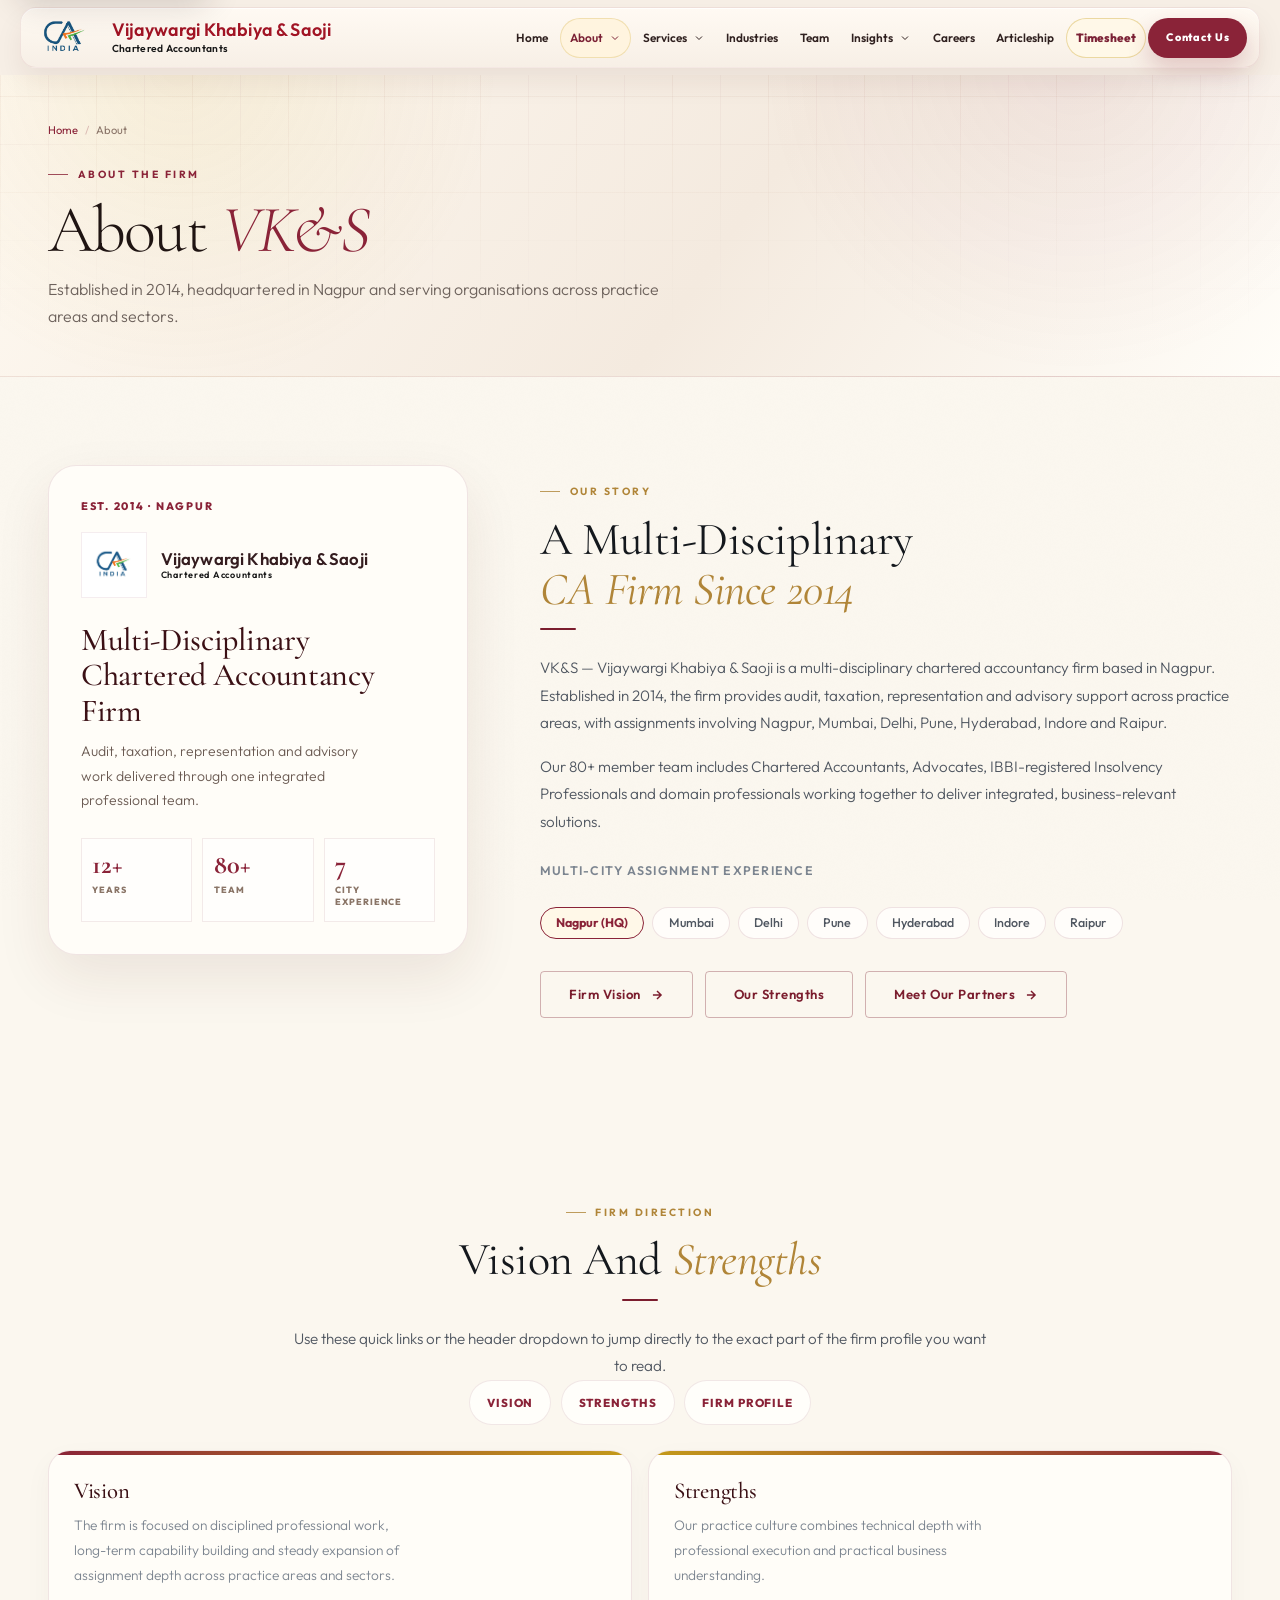
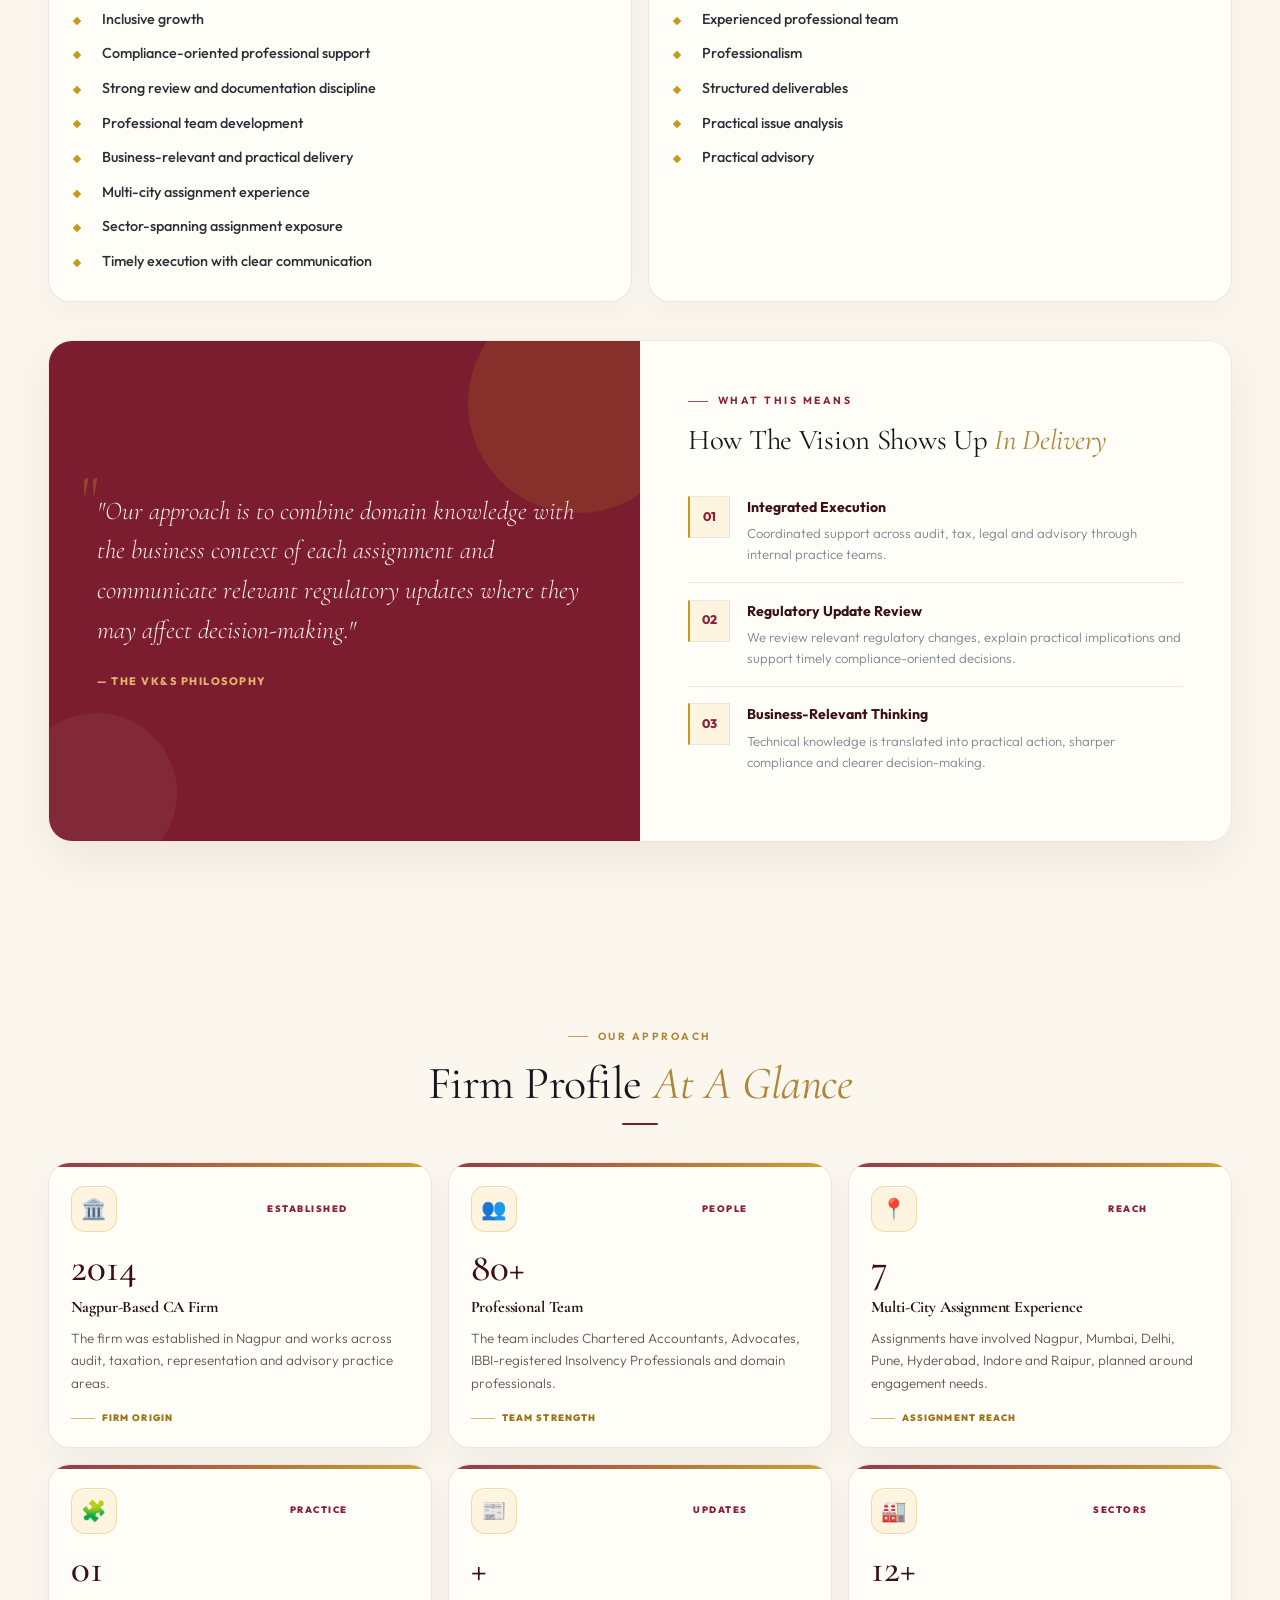
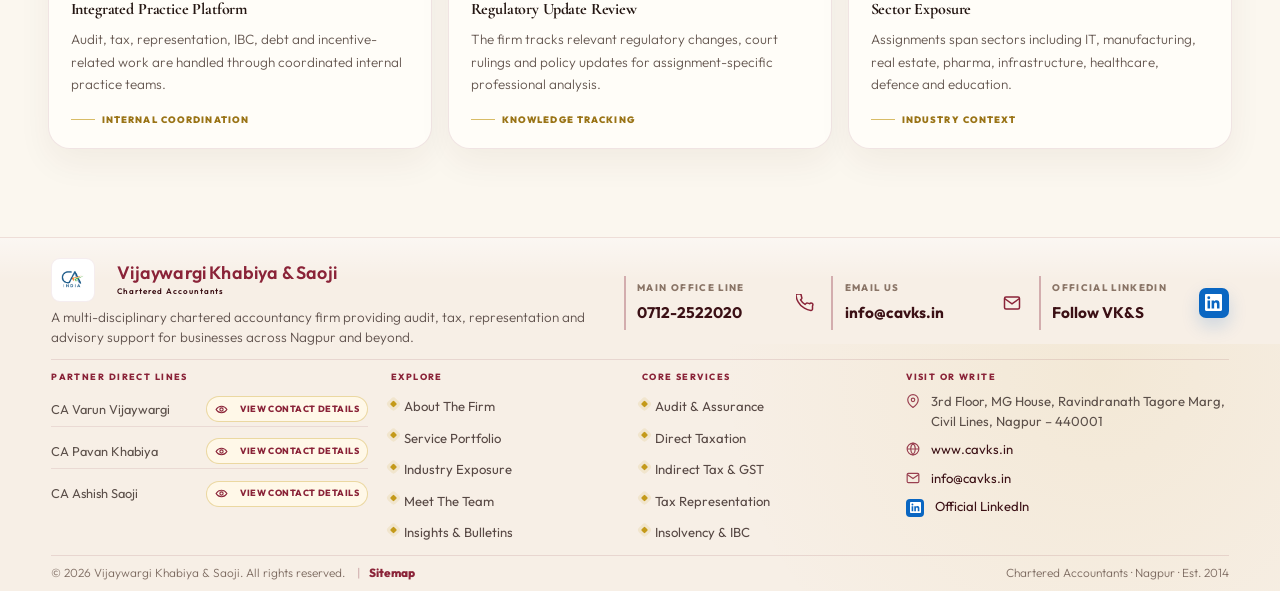
==== commit 099a9299: "Sync VKS website files" ====
--- a/about.html
+++ b/about.html
@@ -1,56 +1,106 @@
-﻿<!DOCTYPE html>
+<!DOCTYPE html>
 <html lang="en">
 <head>
 <meta charset="UTF-8"/>
 <meta name="viewport" content="width=device-width,initial-scale=1.0"/>
-<title>About — Vijaywargi Khabiya &amp; Saoji | CA Firm Nagpur Est. 2014</title>
-<meta name="description" content="Learn about VKS — a multi-disciplinary chartered accountancy firm established in Nagpur in 2014. 12 years, 7 cities, 80+ professionals."/>
+<title>About | Vijaywargi Khabiya &amp; Saoji &mdash; CA Firm, Nagpur (Est. 2014)</title>
+<meta name="description" content="VK&amp;S is a Nagpur-based multi-disciplinary chartered accountancy firm established in 2014. Practice areas include audit, taxation, representation and advisory work."/>
+<meta name="robots" content="index,follow,max-image-preview:large"/>
+<meta property="og:title" content="About | Vijaywargi Khabiya &amp; Saoji &mdash; CA Firm, Nagpur (Est. 2014)"/>
+<meta property="og:description" content="VK&amp;S is a Nagpur-based multi-disciplinary chartered accountancy firm established in 2014. Practice areas include audit, taxation, representation and advisory work."/>
+<meta property="og:type" content="website"/>
+<meta property="og:url" content="https://www.cavks.in/about.html"/>
+<meta property="og:image" content="https://www.cavks.in/images/logo.jpg"/>
+<meta name="twitter:card" content="summary"/>
+<meta name="twitter:title" content="About | Vijaywargi Khabiya &amp; Saoji &mdash; CA Firm, Nagpur (Est. 2014)"/>
+<meta name="twitter:description" content="VK&amp;S is a Nagpur-based multi-disciplinary chartered accountancy firm established in 2014. Practice areas include audit, taxation, representation and advisory work."/>
+<meta name="twitter:image" content="https://www.cavks.in/images/logo.jpg"/>
+<link rel="canonical" href="https://www.cavks.in/about.html"/>
+<link rel="icon" type="image/jpeg" href="images/logo.jpg"/>
+<link rel="apple-touch-icon" href="images/logo.jpg"/>
+<link rel="manifest" href="site.webmanifest"/>
+<meta name="theme-color" content="#7b1d2e"/>
 <link rel="preconnect" href="https://fonts.googleapis.com"/>
 <link rel="preconnect" href="https://fonts.gstatic.com" crossorigin/>
 <link rel="stylesheet" href="https://fonts.googleapis.com/css2?family=Cormorant+Garamond:ital,wght@0,400;0,500;0,600;0,700;1,400;1,600&family=Outfit:wght@300;400;500;600;700&display=swap"/>
 <link rel="stylesheet" href="style.css"/>
 <style>
-.why-grid{display:grid;grid-template-columns:repeat(3,1fr);gap:1.5rem;margin-top:3rem}
-.why-card{background:var(--white);border:1px solid var(--line2);border-radius:var(--rl);padding:2rem 1.75rem;transition:all var(--t);position:relative;overflow:hidden}
-.why-card::after{content:'';position:absolute;bottom:0;left:0;right:0;height:3px;background:linear-gradient(90deg,var(--navy),var(--gold));transform:scaleX(0);transform-origin:left;transition:transform var(--t)}
-.why-card:hover{box-shadow:var(--sh-md);border-color:transparent;transform:translateY(-4px)}
-.why-card:hover::after{transform:scaleX(1)}
-.why-n{font-family:'Cormorant Garamond',serif;font-size:3.5rem;font-weight:300;color:rgba(196,154,26,.15);line-height:1;margin-bottom:1rem}
-.why-icon{font-size:2rem;margin-bottom:.75rem}
-.why-h{font-size:1rem;font-weight:600;color:var(--navy);margin-bottom:.5rem}
+.about-ph{background:linear-gradient(135deg,#fff9ef 0%,#f7eadc 54%,#efdccc 100%);border-bottom:1px solid rgba(123,33,53,.1)}
+.about-ph::before{background-image:radial-gradient(circle at 18% 18%,rgba(196,154,26,.14),transparent 28%),linear-gradient(rgba(123,33,53,.035) 1px,transparent 1px),linear-gradient(90deg,rgba(123,33,53,.035) 1px,transparent 1px);background-size:auto,64px 64px,64px 64px}
+.about-ph h1{color:#2f201f}
+.about-ph h1 em{color:var(--gold)}
+.about-ph p{color:#65534c}
+.about-ph .eyebrow{color:#8a2338}
+.about-ph .eyebrow::before{background:#8a2338}
+.about-ph .breadcrumb{color:#8b786f}
+.about-ph .breadcrumb a{color:#8a2338}
+.about-ph .breadcrumb span{color:rgba(138,35,56,.28)}
+.about-profile-card{background:linear-gradient(145deg,#fffefa 0%,#f6eadc 100%);border:1px solid rgba(123,33,53,.1);border-radius:28px;padding:2rem;box-shadow:0 22px 56px rgba(76,32,20,.09);min-height:420px;display:flex;flex-direction:column;justify-content:space-between;overflow:hidden}
+.about-profile-card::before{content:'';position:absolute;inset:auto -50px -70px auto;width:220px;height:220px;border-radius:50%;background:rgba(196,154,26,.14)}
+.about-profile-card .logo{position:relative;z-index:1;gap:.85rem;align-items:center}
+.about-profile-card .logo img{width:66px;height:66px;border-radius:0;object-fit:contain;background:#fff;border:1px solid rgba(123,33,53,.08);padding:.4rem}
+.about-profile-kicker{position:relative;z-index:1;font-size:.68rem;font-weight:800;letter-spacing:.16em;text-transform:uppercase;color:#8a2338;margin-bottom:1rem}
+.about-profile-title{position:relative;z-index:1;font-family:'Cormorant Garamond',serif;font-size:2rem;line-height:1.1;color:#3b1015;margin:1.5rem 0 .7rem}
+.about-profile-desc{position:relative;z-index:1;font-size:.88rem;color:#6a5a52;line-height:1.75;max-width:32ch}
+.about-profile-metrics{position:relative;z-index:1;display:grid;grid-template-columns:repeat(3,1fr);gap:.65rem;margin-top:1.6rem}
+.about-profile-metric{background:rgba(255,255,255,.64);border:1px solid rgba(123,33,53,.09);padding:.8rem .65rem}
+.about-profile-metric strong{display:block;font-family:'Cormorant Garamond',serif;font-size:1.65rem;color:#8a2338;line-height:1}
+.about-profile-metric span{display:block;font-size:.56rem;font-weight:800;letter-spacing:.1em;text-transform:uppercase;color:#8a7567;margin-top:.35rem;line-height:1.35}
+.why-grid{display:grid;grid-template-columns:repeat(3,1fr);gap:1.05rem;margin-top:2.25rem}
+.why-card{background:linear-gradient(145deg,#fffefa 0%,#fff8ef 100%);border:1px solid rgba(123,33,53,.1);border-radius:20px;padding:1.6rem 1.4rem;transition:all var(--t);position:relative;overflow:hidden;box-shadow:0 10px 28px rgba(76,32,20,.04)}
+.why-card::after{display:none}
+.why-card:hover{box-shadow:0 16px 38px rgba(76,32,20,.09);border-color:rgba(196,154,26,.45);transform:translateY(-4px)}
+.why-card:hover::after{display:none}
+.why-n{font-family:'Cormorant Garamond',serif;font-size:3rem;font-weight:300;color:rgba(196,154,26,.2);line-height:1;margin-bottom:.75rem}
+.why-icon{font-size:1.7rem;margin-bottom:.65rem}
+.why-h{font-size:.96rem;font-weight:700;color:#3b1015;margin-bottom:.45rem}
+.profile-glance-grid{display:grid;grid-template-columns:repeat(3,minmax(0,1fr));gap:1rem;margin-top:2.35rem;align-items:stretch}
+.profile-glance-card{position:relative;min-height:252px;display:flex;flex-direction:column;padding:1.4rem 1.35rem 1.3rem;border:1px solid rgba(123,33,53,.11);border-radius:22px;background:linear-gradient(145deg,#fffef9 0%,#fff8ef 72%,#f8efe4 100%);box-shadow:0 14px 34px rgba(76,32,20,.055);overflow:hidden;transition:transform var(--t),box-shadow var(--t),border-color var(--t)}
+.profile-glance-card::before{content:'';position:absolute;inset:0 0 auto 0;height:4px;background:linear-gradient(90deg,#8a2338,#c49a1a);opacity:.9}
+.profile-glance-card::after{content:attr(data-no);position:absolute;right:1rem;top:1rem;font-family:'Cormorant Garamond',serif;font-size:3.05rem;line-height:1;color:rgba(138,35,56,.042);font-weight:300;pointer-events:none}
+.profile-glance-card:hover{transform:translateY(-5px);box-shadow:0 22px 48px rgba(76,32,20,.09);border-color:rgba(196,154,26,.38)}
+.profile-glance-head{position:relative;z-index:1;display:flex;align-items:flex-start;justify-content:space-between;gap:1rem;margin-bottom:.95rem;padding-right:4rem;min-height:46px}
+.profile-glance-icon{width:46px;height:46px;border-radius:14px;display:grid;place-items:center;background:#fff4df;border:1px solid rgba(196,154,26,.28);box-shadow:inset 0 1px 0 rgba(255,255,255,.85);font-size:1.28rem}
+.profile-glance-label{display:flex;align-items:center;justify-content:flex-end;min-height:46px;max-width:88px;text-align:right;font-size:.58rem;font-weight:900;letter-spacing:.16em;text-transform:uppercase;color:#8a2338}
+.profile-glance-value{position:relative;z-index:1;font-family:'Cormorant Garamond',serif;font-size:clamp(2.45rem,3vw,3.15rem);font-weight:500;line-height:.92;color:#3b1015;margin:.15rem 0 .72rem}
+.profile-glance-card h3{position:relative;z-index:1;font-size:1rem;line-height:1.25;color:#241612;margin:0 0 .58rem;font-weight:800}
+.profile-glance-card p{position:relative;z-index:1;font-size:.84rem;line-height:1.68;color:#655750;margin:0}
+.profile-glance-foot{position:relative;z-index:1;margin-top:auto;padding-top:1rem;display:flex;align-items:center;gap:.45rem;font-size:.58rem;font-weight:900;letter-spacing:.12em;text-transform:uppercase;color:#9a7417}
+.profile-glance-foot::before{content:'';width:24px;height:1px;background:rgba(196,154,26,.65)}
 .city-list{display:flex;flex-wrap:wrap;gap:.5rem;margin-top:1.5rem}
-.city{padding:.32rem .95rem;border:1.5px solid var(--line);border-radius:40px;font-size:.78rem;font-weight:500;color:var(--ink3);transition:all var(--t)}
-.city:hover{border-color:var(--gold);color:var(--navy);background:var(--gold-lt)}
-.city.hq{border-color:var(--navy);color:var(--navy);font-weight:600}
+.city{padding:.32rem .95rem;border:1.5px solid rgba(123,33,53,.12);border-radius:40px;font-size:.78rem;font-weight:500;color:var(--ink3);transition:all var(--t);background:#fffdfa}
+.city:hover{border-color:var(--gold);color:#8a2338;background:#fff4df}
+.city.hq{border-color:#8a2338;color:#8a2338;font-weight:700;background:#fff8e8}
 .anchor-section{scroll-margin-top:110px}
 .firm-story-actions{margin-top:2rem;display:flex;gap:.75rem;flex-wrap:wrap}
-.firm-focus-nav{display:flex;flex-wrap:wrap;gap:.75rem;margin:0 0 2rem}
-.firm-focus-link{display:inline-flex;align-items:center;gap:.5rem;padding:.85rem 1.2rem;border-radius:999px;background:var(--white);border:1px solid var(--line2);font-size:.78rem;font-weight:700;letter-spacing:.08em;text-transform:uppercase;color:var(--navy);transition:all var(--t)}
-.firm-focus-link:hover{transform:translateY(-2px);border-color:var(--navy);box-shadow:var(--sh-sm)}
-.firm-focus-grid{display:grid;grid-template-columns:repeat(2,minmax(0,1fr));gap:1.4rem}
-.firm-focus-card{background:var(--white);border:1px solid var(--line2);border-radius:24px;padding:2rem 1.8rem;box-shadow:var(--sh-sm);position:relative;overflow:hidden}
-.firm-focus-card::before{content:'';position:absolute;inset:0 auto auto 0;width:100%;height:5px;background:linear-gradient(90deg,var(--navy),rgba(13,27,62,.22))}
-.firm-focus-card.strengths::before{background:linear-gradient(90deg,var(--navy2),rgba(13,27,62,.18))}
-.firm-focus-card h3{font-size:1.5rem;margin-bottom:.6rem;color:var(--navy)}
+.firm-focus-nav{display:flex;flex-wrap:wrap;gap:.6rem;margin:0 0 1.6rem;justify-content:center}
+.firm-focus-link{display:inline-flex;align-items:center;gap:.5rem;padding:.74rem 1.05rem;border-radius:999px;background:#fffefa;border:1px solid rgba(123,33,53,.1);font-size:.72rem;font-weight:800;letter-spacing:.08em;text-transform:uppercase;color:#8a2338;transition:all var(--t)}
+.firm-focus-link:hover{transform:translateY(-2px);border-color:rgba(196,154,26,.55);box-shadow:0 12px 24px rgba(76,32,20,.08)}
+.firm-focus-grid{display:grid;grid-template-columns:repeat(2,minmax(0,1fr));gap:1rem}
+.firm-focus-card{background:linear-gradient(145deg,#fffefa 0%,#fff8ef 100%);border:1px solid rgba(123,33,53,.1);border-radius:22px;padding:1.75rem 1.55rem;box-shadow:0 10px 28px rgba(76,32,20,.04);position:relative;overflow:hidden}
+.firm-focus-card::before{content:'';position:absolute;inset:0 auto auto 0;width:100%;height:4px;background:linear-gradient(90deg,#8a2338,#c49a1a)}
+.firm-focus-card.strengths::before{background:linear-gradient(90deg,#c49a1a,#8a2338)}
+.firm-focus-card h3{font-size:1.42rem;margin-bottom:.55rem;color:#3b1015}
 .firm-focus-card p{font-size:.86rem;color:var(--ink4);max-width:38ch}
-.firm-focus-list{display:grid;gap:.8rem;margin-top:1.45rem}
-.firm-focus-list li{display:grid;grid-template-columns:20px 1fr;gap:.7rem;align-items:start;font-size:.92rem;color:var(--ink2);font-weight:500;line-height:1.65}
-.firm-focus-list li::before{content:'▪';color:var(--navy);font-size:1rem;line-height:1.4}
-.split-section{display:grid;grid-template-columns:1fr 1fr;min-height:400px;margin:3rem 0 0;border-radius:var(--rl);overflow:hidden;box-shadow:var(--sh-lg)}
-.split-left{background:var(--navy);padding:4rem 3.5rem;display:flex;flex-direction:column;justify-content:center;position:relative;overflow:hidden}
-.split-left::before{content:'';position:absolute;top:-3rem;right:-3rem;width:220px;height:220px;border-radius:50%;background:rgba(196,154,26,.07)}
-.split-left::after{content:'';position:absolute;bottom:-2rem;left:-2rem;width:160px;height:160px;border-radius:50%;background:rgba(176,28,46,.08)}
-.split-right{background:var(--white);padding:4rem 3.5rem;display:flex;flex-direction:column;justify-content:center}
-.split-quote{font-family:'Cormorant Garamond',serif;font-size:clamp(1.2rem,2.5vw,1.6rem);font-weight:300;font-style:italic;color:rgba(255,255,255,.85);line-height:1.55;position:relative;z-index:1}
-.split-quote::before{content:'❝';font-size:4rem;color:rgba(196,154,26,.25);position:absolute;top:-1.5rem;left:-1rem;font-style:normal;line-height:1}
-.split-cite{font-size:.68rem;font-weight:700;letter-spacing:.14em;text-transform:uppercase;color:rgba(196,154,26,.7);margin-top:1.5rem;position:relative;z-index:1}
-.value-row{display:flex;align-items:flex-start;gap:1.25rem;padding:1.25rem 0;border-bottom:1px solid var(--line2)}
+.firm-focus-list{display:grid;gap:.72rem;margin-top:1.25rem}
+.firm-focus-list li{display:grid;grid-template-columns:18px 1fr;gap:.65rem;align-items:start;font-size:.9rem;color:var(--ink2);font-weight:500;line-height:1.6}
+.firm-focus-list li::before{content:'';width:6px;height:6px;background:#c49a1a;transform:rotate(45deg);margin-top:.62rem}
+.split-section{display:grid;grid-template-columns:1fr 1fr;min-height:360px;margin:2.4rem 0 0;border-radius:24px;overflow:hidden;box-shadow:0 18px 48px rgba(76,32,20,.08);border:1px solid rgba(123,33,53,.08)}
+.split-left{background:linear-gradient(145deg,#8a2338 0%,#5f1828 100%);padding:3.2rem 3rem;display:flex;flex-direction:column;justify-content:center;position:relative;overflow:hidden}
+.split-left::before{content:'';position:absolute;top:-3rem;right:-3rem;width:220px;height:220px;border-radius:50%;background:rgba(196,154,26,.14)}
+.split-left::after{content:'';position:absolute;bottom:-2rem;left:-2rem;width:160px;height:160px;border-radius:50%;background:rgba(255,255,255,.05)}
+.split-right{background:linear-gradient(145deg,#fffefa 0%,#fff8ef 100%);padding:3.2rem 3rem;display:flex;flex-direction:column;justify-content:center}
+.split-quote{font-family:'Cormorant Garamond',serif;font-size:clamp(1.2rem,2.5vw,1.6rem);font-weight:300;font-style:italic;color:rgba(255,255,255,.9);line-height:1.55;position:relative;z-index:1}
+.split-quote::before{content:'"';font-size:4rem;color:rgba(196,154,26,.35);position:absolute;top:-1.5rem;left:-1rem;font-style:normal;line-height:1}
+.split-cite{font-size:.68rem;font-weight:800;letter-spacing:.14em;text-transform:uppercase;color:rgba(255,220,126,.78);margin-top:1.5rem;position:relative;z-index:1}
+.value-row{display:flex;align-items:flex-start;gap:1.05rem;padding:1.05rem 0;border-bottom:1px solid rgba(123,33,53,.1)}
 .value-row:last-child{border:none}
-.value-icon{width:44px;height:44px;border-radius:var(--rs);background:var(--surf);display:flex;align-items:center;justify-content:center;font-size:1.1rem;flex-shrink:0;border:1px solid var(--line)}
-.value-row h4{font-size:.88rem;font-weight:600;color:var(--navy);margin-bottom:.25rem}
+.value-icon{width:42px;height:42px;border-radius:0;background:#fff4df;display:flex;align-items:center;justify-content:center;font-size:.78rem;font-weight:800;color:#8a2338;flex-shrink:0;border-left:2px solid #c49a1a}
+.value-row h4{font-size:.88rem;font-weight:700;color:#3b1015;margin-bottom:.25rem}
 .value-row p{font-size:.82rem;color:var(--ink4);line-height:1.6}
 @media(max-width:900px){
   .why-grid{grid-template-columns:1fr 1fr}
+  .profile-glance-grid{grid-template-columns:1fr 1fr}
   .firm-focus-grid{grid-template-columns:1fr}
   .split-section{grid-template-columns:1fr;min-height:auto}
   .split-right{padding:3rem 2rem}
@@ -58,31 +108,79 @@
 }
 @media(max-width:640px){
   .why-grid{grid-template-columns:1fr}
+  .profile-glance-grid{grid-template-columns:1fr}
+  .profile-glance-card{min-height:0}
   .firm-focus-nav{flex-direction:column}
   .firm-focus-link{width:100%;justify-content:center}
   .firm-focus-card{padding:1.5rem 1.2rem}
   .firm-story-actions .btn{width:100%;justify-content:center}
 }
 </style>
+<script type="application/ld+json">
+{
+  "@context": "https://schema.org",
+  "@type": "AboutPage",
+  "name": "About | Vijaywargi Khabiya &amp; Saoji &mdash; CA Firm, Nagpur (Est. 2014)",
+  "description": "VK&amp;S is a Nagpur-based multi-disciplinary chartered accountancy firm established in 2014. Practice areas include audit, taxation, representation and advisory work.",
+  "url": "https://www.cavks.in/about.html",
+  "publisher": {
+    "@type": "AccountingService",
+    "name": "Vijaywargi Khabiya & Saoji",
+    "url": "https://www.cavks.in/",
+    "logo": "https://www.cavks.in/images/logo.jpg",
+    "address": {
+      "@type": "PostalAddress",
+      "streetAddress": "3rd Floor, MG House, Ravindranath Tagore Marg, Civil Lines",
+      "addressLocality": "Nagpur",
+      "addressRegion": "Maharashtra",
+      "postalCode": "440001",
+      "addressCountry": "IN"
+    },
+    "telephone": "+91-712-2522020",
+    "email": "info@cavks.in"
+  }
+}
+</script>
+<script type="application/ld+json">
+{
+  "@context": "https://schema.org",
+  "@type": "BreadcrumbList",
+  "itemListElement": [
+    {
+      "@type": "ListItem",
+      "position": 1,
+      "name": "Home",
+      "item": "https://www.cavks.in/"
+    },
+    {
+      "@type": "ListItem",
+      "position": 2,
+      "name": "About",
+      "item": "https://www.cavks.in/about.html"
+    }
+  ]
+}
+</script>
 </head>
 <body>
+<a class="skip-link" href="#main-content">Skip to main content</a>
 
 <!-- NAV -->
 <nav class="nav">
   <div class="container nav-inner">
     <a href="index.html" class="logo">
-  <img src="images/logo.jpg" alt="VKS CA" class="logo-img" loading="eager"/>
+  <img height="1330" width="1703" decoding="async" src="images/logo.jpg" alt="VK&amp;S CA" class="logo-img" loading="eager"/>
   <div class="logo-text">
     <span class="logo-firm">Vijaywargi Khabiya &amp; Saoji</span>        <span class="logo-tag">Chartered Accountants</span>
-  </div>
+  </div>
     </a>
     <ul class="nav-links">
       <li class="nav-item"><a href="index.html">Home</a></li>
       <li class="nav-item has-dropdown">
         <button class="nav-drop-toggle active" aria-expanded="false">About <svg viewBox="0 0 24 24" fill="none" stroke="currentColor" stroke-width="2"><path d="M6 9l6 6 6-6"/></svg></button>
         <div class="nav-dropdown">
-          <a href="about.html#overview"><span>Firm Overview</span><small>Our story, multi-city presence and firm philosophy.</small></a>
-          <a href="about.html#firm-vision"><span>Vision</span><small>Inclusive growth, compliance culture and expanding reach.</small></a>
+          <a href="about.html#overview"><span>Firm Overview</span><small>Our story, city coverage and firm philosophy.</small></a>
+          <a href="about.html#firm-vision"><span>Vision</span><small>Inclusive growth, compliance discipline, capability building and wider assignment reach.</small></a>
           <a href="about.html#firm-strengths"><span>Strengths</span><small>Professionalism, quality deliverables and practical advisory.</small></a>
           <a href="about.html#firm-profile"><span>Firm Profile</span><small>Practice approach, reach and core professional strengths.</small></a>
         </div>
@@ -93,7 +191,7 @@
           <a href="services.html#audit"><span>Audit &amp; Assurance</span><small>Statutory, internal, tax and concurrent audit support.</small></a>
           <a href="services.html#direct-tax"><span>Direct Taxation</span><small>Tax planning, assessments and litigation representation.</small></a>
           <a href="services.html#indirect-tax"><span>Indirect Tax &amp; GST</span><small>GST advisory, compliance, refunds and disputes.</small></a>
-          <a href="services.html#legal"><span>Legal Services</span><small>Representation before tribunals and higher courts.</small></a>
+          <a href="services.html#legal"><span>Tax Representation</span><small>Tax notices, appeals and case-file support.</small></a>
           <a href="services.html#insolvency"><span>Insolvency &amp; IBC</span><small>CIRP, NCLT matters and restructuring support.</small></a>
           <a href="services.html"><span>See All Services In Detail</span></a>
         </div>
@@ -103,13 +201,13 @@
       <li class="nav-item has-dropdown">
         <button class="nav-drop-toggle" aria-expanded="false">Insights <svg viewBox="0 0 24 24" fill="none" stroke="currentColor" stroke-width="2"><path d="M6 9l6 6 6-6"/></svg></button>
         <div class="nav-dropdown">
-          <a href="publications.html#monthly-bulletins"><span>Monthly Bulletins</span><small>Monthly VKS bulletin issues in one place.</small></a>
+          <a href="publications.html#monthly-bulletins"><span>Monthly Bulletins</span><small>Monthly VK&amp;S bulletin issues in one place.</small></a>
           <a href="publications.html#articles-alerts"><span>Articles &amp; Alerts</span><small>Insights, technical articles and regulatory updates.</small></a>
         </div>
       </li>
       <li class="nav-item"><a href="careers.html">Careers</a></li>
       <li class="nav-item"><a href="articleship.html">Articleship</a></li>
-      <li class="nav-item"><a href="gallery.html" class="nav-gallery-link">Gallery</a></li>
+      <li class="nav-item"><a href="https://abhi-codex48.github.io/vks-nagpur/vks-timesheet.html" class="nav-timesheet-btn" data-timesheet-link>Timesheet</a></li>
       <li class="nav-item"><a href="contact.html" class="nav-cta-btn">Contact Us</a></li>
     </ul>
     <button class="ham" aria-label="Menu"><span></span><span></span><span></span></button>
@@ -132,7 +230,7 @@
       <a href="services.html#audit">Audit &amp; Assurance</a>
       <a href="services.html#direct-tax">Direct Taxation</a>
       <a href="services.html#indirect-tax">Indirect Tax &amp; GST</a>
-      <a href="services.html#legal">Legal Services</a>
+      <a href="services.html#legal">Tax Representation</a>
       <a href="services.html#insolvency">Insolvency &amp; IBC</a>
       <a href="services.html">See All Services In Detail</a>
     </div></div>
@@ -148,34 +246,49 @@
   </div>
   <a href="careers.html">Careers</a>
   <a href="articleship.html">Articleship</a>
-  <a href="gallery.html">Gallery</a>
+  <a href="https://abhi-codex48.github.io/vks-nagpur/vks-timesheet.html" data-timesheet-link>Timesheet</a>
   <a href="contact.html">Contact</a>
 </div>
 <!-- PAGE HEADER -->
-<div class="ph">
+<div class="ph about-ph">
   <div class="container ph-inner">
     <div class="breadcrumb"><a href="index.html">Home</a><span>/</span>About</div>
     <span class="eyebrow">About the Firm</span>
-    <h1>About <em>VKS</em></h1>
-    <p style="max-width:min(560px,100%);margin-top:.75rem">12 years of trust, expertise and professional excellence — headquartered in Nagpur, serving organisations across India.</p>
+    <h1>About <em>VK&amp;S</em></h1>
+    <p style="max-width:min(560px,100%);margin-top:.75rem">Established in 2014, headquartered in Nagpur and serving organisations across practice areas and sectors.</p>
   </div>
 </div>
 
 <section class="pad anchor-section" id="overview">
   <div class="container">
     <div class="about-grid">
-      <div class="about-visual rv-scale">
-        <img src="https://images.unsplash.com/photo-1521791136064-7986c2920216?w=900&auto=format&fit=crop&q=80" alt="VKS Team" class="about-img-main" loading="lazy"/>
-        <div class="about-img-badge"><span class="n">2014</span><span class="l">Year<br/>Founded</span></div>
+      <div class="about-visual about-profile-card rv-scale">
+        <div>
+          <div class="about-profile-kicker">Est. 2014 &middot; Nagpur</div>
+          <a href="index.html" class="logo">
+            <img height="1330" width="1703" decoding="async" src="images/logo.jpg" alt="VK&amp;S CA"/>
+            <div class="logo-text">
+              <span class="logo-firm">Vijaywargi Khabiya &amp; Saoji</span>
+              <span class="logo-tag">Chartered Accountants</span>
+            </div>
+          </a>
+          <h3 class="about-profile-title">Multi-Disciplinary Chartered Accountancy Firm</h3>
+          <p class="about-profile-desc">Audit, taxation, representation and advisory work delivered through one integrated professional team.</p>
+        </div>
+        <div class="about-profile-metrics">
+          <div class="about-profile-metric"><strong>12+</strong><span>Years</span></div>
+          <div class="about-profile-metric"><strong>80+</strong><span>Team</span></div>
+          <div class="about-profile-metric"><strong>7</strong><span>City Experience</span></div>
+        </div>
       </div>
       <div class="about-copy">
         <span class="eyebrow rv">Our Story</span>
         <h2 class="rv rv-d1">A Multi-Disciplinary<br/><em style="color:var(--gold)">CA Firm Since 2014</em></h2>
         <div class="rule rv rv-d2"></div>
-        <p class="rv rv-d2">VKS — Vijaywargi Khabiya &amp; Saoji is a multi-disciplinary chartered accountancy firm based in Nagpur. Established in 2014, the firm has grown into a trusted single-window advisory practice serving organisations in Nagpur, Mumbai, Delhi, Pune, Hyderabad, Indore and Raipur.</p>
-        <p class="rv rv-d2" style="margin-top:1rem">Our 80+ member team includes Chartered Accountants, Company Secretaries, Advocates, IBBI-registered Insolvency Professionals and domain specialists working together to deliver integrated, business-relevant solutions.</p>
+        <p class="rv rv-d2">VK&amp;S &mdash; Vijaywargi Khabiya &amp; Saoji is a multi-disciplinary chartered accountancy firm based in Nagpur. Established in 2014, the firm provides audit, taxation, representation and advisory support across practice areas, with assignments involving Nagpur, Mumbai, Delhi, Pune, Hyderabad, Indore and Raipur.</p>
+        <p class="rv rv-d2" style="margin-top:1rem">Our 80+ member team includes Chartered Accountants, Advocates, IBBI-registered Insolvency Professionals and domain professionals working together to deliver integrated, business-relevant solutions.</p>
         <div class="rv rv-d3" style="margin-top:1.5rem">
-          <p style="font-size:.78rem;font-weight:600;letter-spacing:.1em;text-transform:uppercase;color:var(--ink4);margin-bottom:.75rem">Cities We Serve</p>
+          <p style="font-size:.78rem;font-weight:600;letter-spacing:.1em;text-transform:uppercase;color:var(--ink4);margin-bottom:.75rem">Multi-City Assignment Experience</p>
           <div class="city-list">
             <span class="city hq">Nagpur (HQ)</span>
             <span class="city">Mumbai</span>
@@ -187,17 +300,16 @@
           </div>
         </div>
         <div class="firm-story-actions rv rv-d4">
-          <a href="about.html#firm-vision" class="btn btn-navy">Firm Vision <svg class="arr" viewBox="0 0 24 24" fill="none" stroke="currentColor" stroke-width="2.5"><path d="M5 12h14M12 5l7 7-7 7"/></svg></a>
+          <a href="about.html#firm-vision" class="btn btn-outline">Firm Vision <svg class="arr" viewBox="0 0 24 24" fill="none" stroke="currentColor" stroke-width="2.5"><path d="M5 12h14M12 5l7 7-7 7"/></svg></a>
           <a href="about.html#firm-strengths" class="btn btn-outline">Our Strengths</a>
-          <a href="partners.html" class="btn btn-navy">Meet Our Partners <svg class="arr" viewBox="0 0 24 24" fill="none" stroke="currentColor" stroke-width="2.5"><path d="M5 12h14M12 5l7 7-7 7"/></svg></a>
-          <a href="contact.html" class="btn btn-outline">Contact Us</a>
+          <a href="partners.html" class="btn btn-outline">Meet Our Partners <svg class="arr" viewBox="0 0 24 24" fill="none" stroke="currentColor" stroke-width="2.5"><path d="M5 12h14M12 5l7 7-7 7"/></svg></a>
         </div>
       </div>
     </div>
   </div>
 </section>
 
-<section class="pad anchor-section" style="background:var(--surf)">
+<section id="main-content" class="pad anchor-section" style="background:var(--surf)">
   <div class="container">
     <div class="rv tc">
       <span class="eyebrow" style="justify-content:center">Firm Direction</span>
@@ -213,44 +325,49 @@
     <div class="firm-focus-grid">
       <article class="firm-focus-card rv rv-d1 anchor-section" id="firm-vision">
         <h3>Vision</h3>
-        <p>The firm is focused on building long-term, meaningful growth for clients, teams and the regions it serves.</p>
+        <p>The firm is focused on disciplined professional work, long-term capability building and steady expansion of assignment depth across practice areas and sectors.</p>
         <ul class="firm-focus-list">
           <li>Inclusive growth</li>
-          <li>Multi-city presence</li>
-          <li>Increased compliance in businesses</li>
+          <li>Compliance-oriented professional support</li>
+          <li>Strong review and documentation discipline</li>
+          <li>Professional team development</li>
+          <li>Business-relevant and practical delivery</li>
+          <li>Multi-city assignment experience</li>
+          <li>Sector-spanning assignment exposure</li>
+          <li>Timely execution with clear communication</li>
         </ul>
       </article>
       <article class="firm-focus-card strengths rv rv-d2 anchor-section" id="firm-strengths">
         <h3>Strengths</h3>
         <p>Our practice culture combines technical depth with professional execution and practical business understanding.</p>
         <ul class="firm-focus-list">
-          <li>Vast experience</li>
+          <li>Experienced professional team</li>
           <li>Professionalism</li>
-          <li>High quality deliverables</li>
-          <li>Proactive ideation</li>
+          <li>Structured deliverables</li>
+          <li>Practical issue analysis</li>
           <li>Practical advisory</li>
         </ul>
       </article>
     </div>
     <div class="split-section rv">
       <div class="split-left">
-        <p class="split-quote">"Our approach is to combine our domain knowledge with the business goals of our clients and proactively alert them to every update that may affect their business."</p>
-        <div class="split-cite">— The VKS Philosophy</div>
+        <p class="split-quote">"Our approach is to combine domain knowledge with the business context of each assignment and communicate relevant regulatory updates where they may affect decision-making."</p>
+        <div class="split-cite">&mdash; The VK&amp;S Philosophy</div>
       </div>
       <div class="split-right">
-        <span class="eyebrow" style="color:var(--navy)">What This Means</span>
+        <span class="eyebrow" style="color:#8a2338">What This Means</span>
         <h2 style="font-size:1.8rem;margin-bottom:1.5rem">How The Vision Shows Up <em style="color:var(--gold)">In Delivery</em></h2>
         <div class="value-row">
           <div class="value-icon">01</div>
-          <div><h4>Single Window Execution</h4><p>Integrated support across audit, tax, legal and advisory so clients do not need to coordinate across multiple firms.</p></div>
+          <div><h4>Integrated Execution</h4><p>Coordinated support across audit, tax, legal and advisory through internal practice teams.</p></div>
         </div>
         <div class="value-row">
           <div class="value-icon">02</div>
-          <div><h4>Forward-Looking Advice</h4><p>We proactively interpret changes, explain implications and help clients move early instead of reacting late.</p></div>
+          <div><h4>Regulatory Update Review</h4><p>We review relevant regulatory changes, explain practical implications and support timely compliance-oriented decisions.</p></div>
         </div>
         <div class="value-row">
           <div class="value-icon">03</div>
-          <div><h4>Business-Relevant Thinking</h4><p>Technical expertise is translated into practical action, sharper compliance and stronger decision-making.</p></div>
+          <div><h4>Business-Relevant Thinking</h4><p>Technical knowledge is translated into practical action, sharper compliance and clearer decision-making.</p></div>
         </div>
       </div>
     </div>
@@ -261,35 +378,72 @@
   <div class="container">
     <div class="rv tc">
       <span class="eyebrow" style="justify-content:center">Our Approach</span>
-      <h2>Six Reasons Clients <em style="color:var(--gold)">Stay With Us</em></h2>
+      <h2>Firm Profile <em style="color:var(--gold)">At A Glance</em></h2>
       <div class="rule c"></div>
     </div>
-    <div class="why-grid">
-      <div class="why-card rv rv-d1"><div class="why-icon">🏆</div><div class="why-n">12</div><div class="why-h">12 Years of Excellence</div><p style="font-size:.84rem;color:var(--ink4)">Established in 2014, VKS has consistently delivered high-quality professional services across all practice areas for over a decade.</p></div>
-      <div class="why-card rv rv-d2"><div class="why-icon">👥</div><div class="why-n">80+</div><div class="why-h">80+ Strong Team</div><p style="font-size:.84rem;color:var(--ink4)">A diverse, multi-disciplinary team of CAs, Advocates, CSs, IBBI-registered IPs and domain specialists under one roof.</p></div>
-      <div class="why-card rv rv-d3"><div class="why-icon">🗺️</div><div class="why-n">7</div><div class="why-h">7 Cities Pan-India</div><p style="font-size:.84rem;color:var(--ink4)">Serving clients across Nagpur, Mumbai, Delhi, Pune, Hyderabad, Indore and Raipur with one consistent service standard.</p></div>
-      <div class="why-card rv rv-d1"><div class="why-icon">⚡</div><div class="why-n">01</div><div class="why-h">Single Window Service</div><p style="font-size:.84rem;color:var(--ink4)">From audit to tax, legal to IBC, debt to incentives — all professional services through one firm and one relationship.</p></div>
-      <div class="why-card rv rv-d2"><div class="why-icon">🔔</div><div class="why-n">∞</div><div class="why-h">Proactive Alerts</div><p style="font-size:.84rem;color:var(--ink4)">We monitor regulatory changes, court rulings and policy updates, then proactively inform clients of business impact.</p></div>
-      <div class="why-card rv rv-d3"><div class="why-icon">🌏</div><div class="why-n">12+</div><div class="why-h">Industry Sectors</div><p style="font-size:.84rem;color:var(--ink4)">Deep sector exposure across IT, manufacturing, real estate, pharma, infrastructure, healthcare, defence, education and more.</p></div>
-    </div>
-  </div>
-</section>
-
-<div class="stats-bar">
-  <div class="stat-cell rv"><div class="stat-n" data-count="12" data-suffix="+">12+</div><div class="stat-l">Years of Excellence</div></div>
-  <div class="stat-cell rv rv-d1"><div class="stat-n" data-count="7">7</div><div class="stat-l">Cities Pan-India</div></div>
-  <div class="stat-cell rv rv-d2"><div class="stat-n" data-count="80" data-suffix="+">80+</div><div class="stat-l">Team Members</div></div>
-  <div class="stat-cell rv rv-d3"><div class="stat-n" data-count="12" data-suffix="+">12+</div><div class="stat-l">Industry Sectors</div></div>
-</div>
-
-<section class="cta-strip">
-  <div class="container"><div class="cta-inner">
-    <div class="cta-copy rv"><h2>Learn More About <em>Our Partners</em></h2><p>Meet the founding partners behind VKS and explore the practice areas they lead.</p></div>
-    <div class="cta-actions rv rv-d2">
-      <a href="partners.html" class="btn btn-gold">Meet the Team <svg class="arr" viewBox="0 0 24 24" fill="none" stroke="currentColor" stroke-width="2.5"><path d="M5 12h14M12 5l7 7-7 7"/></svg></a>
-      <a href="services.html" class="btn btn-ghost">See All Services In Detail</a>
-    </div>
-  </div></div>
+    <div class="profile-glance-grid">
+      <article class="profile-glance-card rv rv-d1" data-no="01">
+        <div class="profile-glance-head">
+          <div class="profile-glance-icon">&#x1F3DB;&#xFE0F;</div>
+          <span class="profile-glance-label">Established</span>
+        </div>
+        <div class="profile-glance-value">2014</div>
+        <h3>Nagpur-Based CA Firm</h3>
+        <p>The firm was established in Nagpur and works across audit, taxation, representation and advisory practice areas.</p>
+        <div class="profile-glance-foot">Firm Origin</div>
+      </article>
+      <article class="profile-glance-card rv rv-d2" data-no="02">
+        <div class="profile-glance-head">
+          <div class="profile-glance-icon">&#x1F465;</div>
+          <span class="profile-glance-label">People</span>
+        </div>
+        <div class="profile-glance-value">80+</div>
+        <h3>Professional Team</h3>
+        <p>The team includes Chartered Accountants, Advocates, IBBI-registered Insolvency Professionals and domain professionals.</p>
+        <div class="profile-glance-foot">Team Strength</div>
+      </article>
+      <article class="profile-glance-card rv rv-d3" data-no="03">
+        <div class="profile-glance-head">
+          <div class="profile-glance-icon">&#x1F4CD;</div>
+          <span class="profile-glance-label">Reach</span>
+        </div>
+        <div class="profile-glance-value">7</div>
+        <h3>Multi-City Assignment Experience</h3>
+        <p>Assignments have involved Nagpur, Mumbai, Delhi, Pune, Hyderabad, Indore and Raipur, planned around engagement needs.</p>
+        <div class="profile-glance-foot">Assignment Reach</div>
+      </article>
+      <article class="profile-glance-card rv rv-d1" data-no="04">
+        <div class="profile-glance-head">
+          <div class="profile-glance-icon">&#x1F9E9;</div>
+          <span class="profile-glance-label">Practice</span>
+        </div>
+        <div class="profile-glance-value">01</div>
+        <h3>Integrated Practice Platform</h3>
+        <p>Audit, tax, representation, IBC, debt and incentive-related work are handled through coordinated internal practice teams.</p>
+        <div class="profile-glance-foot">Internal Coordination</div>
+      </article>
+      <article class="profile-glance-card rv rv-d2" data-no="05">
+        <div class="profile-glance-head">
+          <div class="profile-glance-icon">&#x1F4F0;</div>
+          <span class="profile-glance-label">Updates</span>
+        </div>
+        <div class="profile-glance-value">+</div>
+        <h3>Regulatory Update Review</h3>
+        <p>The firm tracks relevant regulatory changes, court rulings and policy updates for assignment-specific professional analysis.</p>
+        <div class="profile-glance-foot">Knowledge Tracking</div>
+      </article>
+      <article class="profile-glance-card rv rv-d3" data-no="06">
+        <div class="profile-glance-head">
+          <div class="profile-glance-icon">&#x1F3ED;</div>
+          <span class="profile-glance-label">Sectors</span>
+        </div>
+        <div class="profile-glance-value">12+</div>
+        <h3>Sector Exposure</h3>
+        <p>Assignments span sectors including IT, manufacturing, real estate, pharma, infrastructure, healthcare, defence and education.</p>
+        <div class="profile-glance-foot">Industry Context</div>
+      </article>
+    </div>
+  </div>
 </section>
 
 <!-- FOOTER -->
@@ -298,29 +452,18 @@
     <div class="footer-shell">
       <div class="footer-spotlight">
         <div class="footer-brand-card rv">
-          <div class="footer-kicker">Trusted Since 2014</div>
           <div class="footer-brand">
             <a href="index.html" class="logo" style="display:inline-flex">
-              <img src="images/logo.jpg" alt="VKS" style="object-fit:contain;flex-shrink:0"/>
+              <img height="1330" width="1703" decoding="async" src="images/logo.jpg" alt="VK&amp;S" style="object-fit:contain;flex-shrink:0"/>
               <div class="logo-text" style="margin-left:.6rem">
                 <span class="logo-firm">Vijaywargi Khabiya &amp; Saoji</span>        <span class="logo-tag">Chartered Accountants</span>
               </div>
             </a>
           </div>
-          <p class="ft-desc">A multi-disciplinary chartered accountancy firm delivering audit, tax, legal and advisory services with single-window execution for businesses across Nagpur and beyond.</p>
-          <div class="ft-dynamic-line" aria-live="polite">
-            <span class="ft-dynamic-dot"></span>
-            <span>Currently helping with</span>
-            <span class="ft-dynamic-text">Audit and assurance mandates</span>
-          </div>
-          <div class="ft-highlight-row">
-            <div class="ft-highlight"><strong data-count="12" data-suffix="+">12+</strong><span>Years of Excellence</span></div>
-            <div class="ft-highlight"><strong data-count="80" data-suffix="+">80+</strong><span>Professionals</span></div>
-            <div class="ft-highlight"><strong data-count="7">7</strong><span>Cities Served</span></div>
-          </div>
+          <p class="ft-desc">A multi-disciplinary chartered accountancy firm providing audit, tax, representation and advisory support for businesses across Nagpur and beyond.</p>
         </div>
         <div class="footer-contact-card rv rv-d1">
-          <h5>Start A Conversation</h5>
+          <h5>Office Contact</h5>
           <div class="footer-action">
             <div class="footer-action-copy">
               <span>Main Office Line</span>
@@ -334,6 +477,13 @@
               <a href="mailto:info@cavks.in">info@cavks.in</a>
             </div>
             <svg viewBox="0 0 24 24" fill="none" stroke="currentColor" stroke-width="2"><path d="M4 4h16c1.1 0 2 .9 2 2v12c0 1.1-.9 2-2 2H4c-1.1 0-2-.9-2-2V6c0-1.1.9-2 2-2z"/><polyline points="22,6 12,13 2,6"/></svg>
+          </div>
+          <div class="footer-action footer-linkedin-action">
+            <div class="footer-action-copy">
+              <span>Official LinkedIn</span>
+              <a href="https://www.linkedin.com/company/vijaywargi-khabiya-saoji-chartered-accountants/about/" target="_blank" rel="noopener">Follow VK&amp;S</a>
+            </div>
+            <span class="footer-linkedin-icon" aria-hidden="true"><svg viewBox="0 0 24 24"><path fill="currentColor" d="M20.45 20.45h-3.55v-5.57c0-1.33-.03-3.04-1.85-3.04-1.85 0-2.14 1.45-2.14 2.94v5.67H9.36V9h3.41v1.56h.05c.47-.9 1.64-1.85 3.37-1.85 3.6 0 4.27 2.37 4.27 5.46v6.28zM5.34 7.43a2.06 2.06 0 110-4.12 2.06 2.06 0 010 4.12zM7.12 20.45H3.56V9h3.56v11.45zM22.23 0H1.77C.79 0 0 .77 0 1.72v20.56C0 23.23.79 24 1.77 24h20.46c.98 0 1.77-.77 1.77-1.72V1.72C24 .77 23.21 0 22.23 0z"/></svg></span>
           </div>
           <p class="ft-note">3rd Floor, MG House, Ravindranath Tagore Marg, Civil Lines, Nagpur &ndash; 440001</p>
         </div>
@@ -352,7 +502,7 @@
           <ul>
             <li><a href="about.html">About The Firm</a></li>
             <li><a href="services.html">Service Portfolio</a></li>
-            <li><a href="industries.html">Industry Expertise</a></li>
+            <li><a href="industries.html">Industry Exposure</a></li>
             <li><a href="partners.html">Meet The Team</a></li>
             <li><a href="publications.html">Insights &amp; Bulletins</a></li>
           </ul>
@@ -363,7 +513,7 @@
             <li><a href="services.html#audit">Audit &amp; Assurance</a></li>
             <li><a href="services.html#direct-tax">Direct Taxation</a></li>
             <li><a href="services.html#indirect-tax">Indirect Tax &amp; GST</a></li>
-            <li><a href="services.html#legal">Legal Representation</a></li>
+            <li><a href="services.html#legal">Tax Representation</a></li>
             <li><a href="services.html#insolvency">Insolvency &amp; IBC</a></li>
           </ul>
         </div>
@@ -373,11 +523,12 @@
             <div class="ft-ci"><svg width="14" height="14" viewBox="0 0 24 24" fill="none" stroke="currentColor" stroke-width="2"><path d="M21 10c0 7-9 13-9 13s-9-6-9-13a9 9 0 0118 0z"/><circle cx="12" cy="10" r="3"/></svg><span>3rd Floor, MG House, Ravindranath Tagore Marg, Civil Lines, Nagpur &ndash; 440001</span></div>
             <div class="ft-ci"><svg width="14" height="14" viewBox="0 0 24 24" fill="none" stroke="currentColor" stroke-width="2"><circle cx="12" cy="12" r="10"/><path d="M2 12h20M12 2a15.3 15.3 0 014 10 15.3 15.3 0 01-4 10 15.3 15.3 0 01-4-10 15.3 15.3 0 014-10z"/></svg><span><a href="https://www.cavks.in" target="_blank" rel="noopener">www.cavks.in</a></span></div>
             <div class="ft-ci"><svg width="14" height="14" viewBox="0 0 24 24" fill="none" stroke="currentColor" stroke-width="2"><path d="M4 4h16c1.1 0 2 .9 2 2v12c0 1.1-.9 2-2 2H4c-1.1 0-2-.9-2-2V6c0-1.1.9-2 2-2z"/><polyline points="22,6 12,13 2,6"/></svg><span><a href="mailto:info@cavks.in">info@cavks.in</a></span></div>
+            <div class="ft-ci"><span class="footer-linkedin-icon" aria-hidden="true"><svg viewBox="0 0 24 24"><path fill="currentColor" d="M20.45 20.45h-3.55v-5.57c0-1.33-.03-3.04-1.85-3.04-1.85 0-2.14 1.45-2.14 2.94v5.67H9.36V9h3.41v1.56h.05c.47-.9 1.64-1.85 3.37-1.85 3.6 0 4.27 2.37 4.27 5.46v6.28zM5.34 7.43a2.06 2.06 0 110-4.12 2.06 2.06 0 010 4.12zM7.12 20.45H3.56V9h3.56v11.45zM22.23 0H1.77C.79 0 0 .77 0 1.72v20.56C0 23.23.79 24 1.77 24h20.46c.98 0 1.77-.77 1.77-1.72V1.72C24 .77 23.21 0 22.23 0z"/></svg></span><span><a href="https://www.linkedin.com/company/vijaywargi-khabiya-saoji-chartered-accountants/about/" target="_blank" rel="noopener">Official LinkedIn</a></span></div>
           </div>
         </div>
       </div>
       <div class="footer-bottom">
-        <p>&copy; 2026 Vijaywargi Khabiya &amp; Saoji. All rights reserved.</p>
+        <p>&copy; 2026 Vijaywargi Khabiya &amp; Saoji. All rights reserved. <a href="sitemap.html" class="footer-sitemap-link">Sitemap</a></p>
         <p>Chartered Accountants &middot; Nagpur &middot; Est. 2014</p>
       </div>
     </div>
@@ -409,16 +560,4 @@
 </nav>
 <script src="main.js"></script>
 </body>
-</html>
-
-
-
-
-
-
-
-
-
-
-
-
+</html>
--- a/style.css
+++ b/style.css
@@ -1,31 +1,38 @@
-﻿/* ============================================================
-   VKS — Premium Design System v5 | 2026
+/* ============================================================
+   VK&S — Design System | 2026
    Vijaywargi Khabiya & Saoji · Chartered Accountants
-   Navy · Gold · Red · Ultra-Premium Corporate
+   Single brand maroon + muted gold accent + neutral surfaces
    ============================================================ */
 @import url('https://fonts.googleapis.com/css2?family=Cormorant+Garamond:ital,wght@0,300;0,400;0,500;0,600;1,300;1,400;1,600&family=Outfit:wght@300;400;500;600;700&display=swap');
 
-/* ── DESIGN TOKENS ── */
+/* ── DESIGN TOKENS ──
+   Token names are kept stable for backwards-compat with downstream rules.
+   The brand maroon is unified at #7b1d2e (matches nav/hero/footer accents).
+   "navy" tokens are remapped to the same maroon family so legacy uses pick up the new brand.
+*/
 :root {
-  --navy:     #0d1b3e;
-  --navy2:    #162550;
-  --navy3:    #1e306a;
-  --red:      #b01c2e;
-  --red2:     #8f1624;
-  --red-lt:   #fdecea;
-  --gold:     #c49a1a;
-  --gold2:    #d4a820;
-  --gold3:    #e8bf50;
-  --gold-lt:  #fdf4dc;
+  /* Brand maroon (primary accent) */
+  --navy:     #7b1d2e;
+  --navy2:    #5a1322;
+  --navy3:    #8a2338;
+  --red:      #7b1d2e;
+  --red2:     #5a1322;
+  --red-lt:   #fbeef0;
+  /* Muted gold (secondary accent — used for rules, eyebrows, hover lifts) */
+  --gold:     #b08538;
+  --gold2:    #c49a1a;
+  --gold3:    #d8b358;
+  --gold-lt:  #f8efd8;
   --gold-bg:  #faf6e8;
-  --ink:      #0e0e0e;
-  --ink2:     #2c2c2c;
-  --ink3:     #555;
-  --ink4:     #8a8a8a;
-  --line:     #e0e0e0;
-  --line2:    #ececec;
-  --surf:     #f5f0e8;
-  --surf2:    #f0ede6;
+  /* Neutrals (cooler, cleaner) */
+  --ink:      #14181d;
+  --ink2:     #2a2f36;
+  --ink3:     #4f5660;
+  --ink4:     #7c8590;
+  --line:     #e6e6e2;
+  --line2:    #efefea;
+  --surf:     #f7f5f0;
+  --surf2:    #f1ece2;
   --white:    #ffffff;
   --nav-h:    75px;
   --ease:     cubic-bezier(0.16,1,0.3,1);
@@ -35,12 +42,12 @@
   --r:        8px;
   --rs:       4px;
   --rl:       14px;
-  --sh-sm:    0 2px 14px rgba(0,0,0,.07);
-  --sh-md:    0 8px 36px rgba(0,0,0,.11);
-  --sh-lg:    0 20px 60px rgba(0,0,0,.13);
-  --sh-gold:  0 8px 28px rgba(196,154,26,.22);
-  --sh-navy:  0 8px 28px rgba(13,27,62,.22);
-  --sh-red:   0 8px 28px rgba(176,28,46,.22);
+  --sh-sm:    0 1px 3px rgba(20,24,29,.05);
+  --sh-md:    0 4px 14px rgba(20,24,29,.07);
+  --sh-lg:    0 12px 32px rgba(20,24,29,.09);
+  --sh-gold:  0 4px 14px rgba(176,133,56,.14);
+  --sh-navy:  0 4px 14px rgba(123,29,46,.14);
+  --sh-red:   0 4px 14px rgba(123,29,46,.14);
 }
 
 /* ── RESET ── */
@@ -56,6 +63,61 @@
 button{cursor:pointer;border:none;background:none;font-family:inherit}
 input,textarea,select{font-family:inherit}
 
+.skip-link{
+  position:fixed;
+  left:1rem;
+  top:1rem;
+  z-index:5000;
+  transform:translateY(calc(-100% - 1.5rem));
+  display:inline-flex;
+  align-items:center;
+  justify-content:center;
+  min-height:42px;
+  padding:.65rem 1rem;
+  border-radius:999px;
+  background:#fffaf3;
+  color:#7b1d2e;
+  border:1px solid rgba(123,29,46,.18);
+  box-shadow:0 14px 32px rgba(43,24,24,.16);
+  font-size:.78rem;
+  font-weight:900;
+  letter-spacing:.06em;
+  text-transform:uppercase;
+  transition:transform .18s ease;
+}
+.skip-link:focus{
+  transform:translateY(0);
+  outline:none;
+}
+:focus-visible{
+  outline:2px solid rgba(123,29,46,.62);
+  outline-offset:4px;
+}
+img[width][height]{
+  height:auto;
+}
+
+@media (hover:hover) and (pointer:fine){
+  html,
+  body{
+    cursor:url("data:image/svg+xml,%3Csvg width='26' height='26' viewBox='0 0 26 26' xmlns='http://www.w3.org/2000/svg'%3E%3Cpath d='M5 3.8 20.4 14.2l-7.2 1.05 4.15 6.75-3.05 1.8-4.02-6.72L5 22.15Z' fill='%23fffaf3' stroke='%237b1d2e' stroke-width='1.6' stroke-linejoin='round'/%3E%3Cpath d='M10.28 17.08 13.6 15.2' stroke='%23b08538' stroke-width='1.45' stroke-linecap='round'/%3E%3C/svg%3E") 5 4, auto;
+  }
+  a,
+  button,
+  [role="button"],
+  .bento-card[data-card-href],
+  .p-card[data-partner-link],
+  .drawer-toggle,
+  .mob-nav-item{
+    cursor:inherit;
+  }
+  input,
+  textarea,
+  [contenteditable="true"]{
+    cursor:text;
+  }
+}
+
 /* ── TYPE SCALE ── */
 h1,h2,h3{font-family:'Cormorant Garamond',Georgia,serif;line-height:1.08;letter-spacing:-.01em;color:var(--ink)}
 h4{font-family:'Outfit',sans-serif;color:var(--ink)}
@@ -78,21 +140,23 @@
 .rule.c{margin:.85rem auto 1.5rem}
 .rule.gold{background:var(--gold)}
 
-/* ── BUTTONS ── */
-.btn{display:inline-flex;align-items:center;justify-content:center;gap:.55rem;padding:.72rem 1.75rem;border-radius:var(--rs);font-size:.82rem;font-weight:600;letter-spacing:.04em;transition:all var(--t) var(--ease);position:relative;overflow:hidden;white-space:nowrap;cursor:pointer;max-width:100%;flex-shrink:0}
+/* ── BUTTONS ── three variants: primary (filled), outline (light bg), ghost (dark bg).
+   .btn-gold / .btn-navy / .btn-red are kept as aliases of primary so existing markup keeps working. */
+.btn{display:inline-flex;align-items:center;justify-content:center;gap:.55rem;padding:.72rem 1.75rem;border-radius:var(--rs);font-size:.82rem;font-weight:600;letter-spacing:.04em;transition:background var(--tf) var(--ease),color var(--tf) var(--ease),border-color var(--tf) var(--ease),transform var(--tf) var(--ease),box-shadow var(--tf) var(--ease);position:relative;overflow:hidden;white-space:nowrap;cursor:pointer;max-width:100%;flex-shrink:0;border:1.5px solid transparent}
 .arr{width:14px;height:14px;flex-shrink:0;transition:transform var(--tf)}
-.btn:hover .arr{transform:translateX(4px)}
-
-.btn-gold{background:var(--gold);color:var(--white);box-shadow:var(--sh-gold)}
-.btn-gold:hover{background:var(--gold2);transform:translateY(-2px);box-shadow:0 14px 36px rgba(196,154,26,.32)}
-.btn-navy{background:var(--navy);color:var(--white);box-shadow:var(--sh-navy)}
-.btn-navy:hover{background:var(--navy2);transform:translateY(-2px);box-shadow:0 12px 34px rgba(13,27,62,.28)}
-.btn-red{background:var(--red);color:var(--white);box-shadow:var(--sh-red)}
-.btn-red:hover{background:var(--red2);transform:translateY(-2px);box-shadow:0 12px 32px rgba(176,28,46,.28)}
-.btn-outline{background:transparent;color:var(--ink);border:1.5px solid var(--line)}
-.btn-outline:hover{border-color:var(--red);color:var(--red);transform:translateY(-1px)}
-.btn-ghost{background:transparent;color:var(--white);border:1.5px solid rgba(255,255,255,.28)}
-.btn-ghost:hover{border-color:rgba(255,255,255,.8);background:rgba(255,255,255,.07);transform:translateY(-2px)}
+.btn:hover .arr{transform:translateX(3px)}
+
+/* Primary (filled maroon) */
+.btn-primary,.btn-gold,.btn-navy,.btn-red{background:var(--navy);color:var(--white);box-shadow:var(--sh-sm)}
+.btn-primary:hover,.btn-gold:hover,.btn-navy:hover,.btn-red:hover{background:var(--navy2);color:var(--white);transform:translateY(-1px);box-shadow:var(--sh-md)}
+
+/* Outline (transparent on light bg) */
+.btn-outline{background:transparent;color:var(--navy);border-color:rgba(123,29,46,.32)}
+.btn-outline:hover{background:var(--navy);color:var(--white);border-color:var(--navy);transform:translateY(-1px)}
+
+/* Ghost (transparent on dark bg — used inside .cta-strip etc.) */
+.btn-ghost{background:transparent;color:var(--white);border-color:rgba(255,255,255,.34)}
+.btn-ghost:hover{background:rgba(255,255,255,.10);color:var(--white);border-color:rgba(255,255,255,.7);transform:translateY(-1px)}
 
 /* ══════════════════════════════════════
    NAV
@@ -122,8 +186,8 @@
   background:transparent;
 }
 .logo-text{display:flex;flex-direction:column;justify-content:center;gap:.2rem;line-height:1.04;min-width:0}
-.logo-firm{font-family:'Cormorant Garamond',serif;font-size:1.05rem;font-weight:700;color:#341c1f;white-space:nowrap;line-height:1.02;letter-spacing:0}
-.logo-tag{font-size:.57rem;font-weight:700;color:#171717;letter-spacing:.14em;text-transform:uppercase;white-space:nowrap;line-height:1.1}
+.logo-firm{font-family:'Outfit',system-ui,sans-serif;font-size:1.05rem;font-weight:600;color:#341c1f;white-space:nowrap;line-height:1.02;letter-spacing:.01em}
+.logo-tag{font-family:'Outfit',system-ui,sans-serif;font-size:.57rem;font-weight:600;color:#171717;letter-spacing:.08em;white-space:nowrap;line-height:1.1}
 .nav .logo{
   gap:.95rem;
   display:inline-flex;
@@ -161,9 +225,9 @@
   position:relative;
   z-index:1;
   font-size:1.12rem;
-  font-weight:700;
+  font-weight:600;
   color:#a11424;
-  letter-spacing:0;
+  letter-spacing:.01em;
   white-space:nowrap;
   line-height:1;
   text-shadow:0 1px 0 rgba(255,255,255,.65);
@@ -171,23 +235,21 @@
 .nav .logo-tag{
   position:relative;
   z-index:1;
-  display:inline-flex;
-  align-items:center;
-  justify-content:center;
+  display:block;
   align-self:flex-start;
-  min-height:26px;
-  padding:.22rem .62rem .2rem;
-  border-radius:6px;
-  background:linear-gradient(135deg,#3b1015 0%,#641722 62%,#8f1624 100%);
-  border:1px solid rgba(196,154,26,.5);
-  color:#e8bf50;
-  font-size:.54rem;
-  font-weight:700;
-  letter-spacing:.1em;
+  min-height:auto;
+  padding:0;
+  border-radius:0;
+  background:transparent;
+  border:none;
+  color:#171717;
+  font-size:.64rem;
+  font-weight:600;
+  letter-spacing:.03em;
   white-space:nowrap;
-  text-align:center;
-  line-height:1;
-  box-shadow:0 8px 18px rgba(66,18,18,.14), inset 0 1px 0 rgba(255,255,255,.1);
+  text-align:left;
+  line-height:1.15;
+  box-shadow:none;
 }
 
 /* Nav links */
@@ -222,7 +284,7 @@
 }
 .nav-links a::after,.nav-drop-toggle::after{content:'';position:absolute;bottom:4px;left:.6rem;right:.6rem;height:1.5px;background:#7b2135;transform:scaleX(0);transform-origin:left;transition:transform .22s var(--ease);border-radius:2px}
 .nav-links a:hover,.nav-links a.active{color:#2f201f;background:rgba(123,33,53,.08)}
-.nav-drop-toggle:hover,.nav-item.open .nav-drop-toggle,.nav-drop-toggle.active{color:#332d2b;background:rgba(68,55,44,.07)}
+.nav-drop-toggle:hover,.nav-item.open .nav-drop-toggle,.nav-drop-toggle.active{color:#7b2135;background:#fff4df;box-shadow:inset 0 0 0 1px rgba(196,154,26,.24)}
 .nav-links a:hover::after,.nav-links a.active::after,.nav-item.open .nav-drop-toggle::after,.nav-drop-toggle.active::after{transform:scaleX(1)}
 .nav-links a.active{color:#2f201f;font-weight:700}
 .nav-links a.active::after{background:#7b2135}
@@ -230,15 +292,23 @@
 .nav-drop-toggle::after{display:none}
 .nav-drop-toggle svg{width:12px;height:12px;transition:transform var(--t) var(--ease)}
 .nav-item.open .nav-drop-toggle svg{transform:rotate(180deg)}
-.nav-dropdown{position:absolute;top:calc(100% + .8rem);left:0;min-width:300px;padding:.8rem;background:rgba(252,247,241,.98);border:1px solid rgba(123,33,53,.08);border-radius:22px;box-shadow:0 24px 50px rgba(76,32,20,.12);opacity:0;visibility:hidden;transform:translateY(10px) scale(.98);transform-origin:top left;transition:opacity .22s ease,transform .26s var(--ease),visibility .22s;backdrop-filter:blur(14px);-webkit-backdrop-filter:blur(14px)}
-.nav-item.open .nav-dropdown,.nav-item:hover .nav-dropdown{opacity:1;visibility:visible;transform:translateY(0) scale(1)}
-.nav-dropdown a{display:flex;flex-direction:column;align-items:flex-start;gap:.18rem;padding:.9rem .95rem;border-radius:0;border-bottom:1px solid rgba(0,0,0,.07)}
-.nav-dropdown a:last-child{border-bottom:none}
-.nav-dropdown a::after{display:none}
-.nav-dropdown a span{font-size:.78rem;font-weight:600;color:#2f2b29;letter-spacing:0}
-.nav-dropdown a small{font-size:.69rem;line-height:1.6;color:#6e6762}
-.nav-dropdown a:hover{background:rgba(0,0,0,.035);transform:translateX(4px)}
-.nav-gallery-link{color:var(--gold)!important;font-weight:600!important}
+.nav-dropdown{counter-reset:navdrop;position:absolute;top:calc(100% + .65rem);left:50%;width:min(500px,calc(100vw - 2rem));min-width:0;max-width:calc(100vw - 2rem);padding:.55rem;background:linear-gradient(145deg,rgba(255,250,243,.98) 0%,rgba(247,239,230,.96) 100%);border:1px solid rgba(123,33,53,.12);border-top:2px solid rgba(196,154,26,.62);border-radius:24px;box-shadow:0 26px 60px rgba(76,32,20,.16),inset 0 1px 0 rgba(255,255,255,.82);opacity:0;visibility:hidden;transform:translate(-50%,10px) scale(.98);transform-origin:top center;transition:opacity .22s ease,transform .26s var(--ease),visibility .22s;backdrop-filter:blur(18px);-webkit-backdrop-filter:blur(18px);overflow:hidden}
+.nav-dropdown::before{content:'';position:absolute;top:-7px;left:50%;width:14px;height:14px;background:#fffaf3;border-left:1px solid rgba(123,33,53,.12);border-top:1px solid rgba(123,33,53,.12);transform:translateX(-50%) rotate(45deg);z-index:0}
+.nav-dropdown::after{content:'';position:absolute;inset:-35% -18% auto auto;width:170px;height:170px;border-radius:50%;background:radial-gradient(circle,rgba(196,154,26,.14) 0%,rgba(196,154,26,0) 68%);pointer-events:none}
+.nav-item.open .nav-dropdown,.nav-item:hover .nav-dropdown{opacity:1;visibility:visible;transform:translate(-50%,0) scale(1)}
+.nav-dropdown a{counter-increment:navdrop;position:relative;z-index:1;display:grid;grid-template-columns:2.35rem minmax(0,1fr);align-items:center;column-gap:.75rem;row-gap:.12rem;padding:.82rem 1.8rem .82rem .78rem;border-radius:18px;border-bottom:none;background:rgba(255,255,255,.36);transition:background var(--tf),transform var(--tf),box-shadow var(--tf),border-color var(--tf);overflow:hidden;white-space:normal}
+.nav-dropdown a + a{margin-top:.22rem}
+.nav-dropdown a::before{content:counter(navdrop, decimal-leading-zero);grid-row:1/3;display:inline-flex;align-items:center;justify-content:center;width:2.15rem;height:2.15rem;border-radius:50%;background:#fff4df;border:1px solid rgba(196,154,26,.32);color:#8a2338;font-size:.58rem;font-weight:900;letter-spacing:.06em}
+.nav-dropdown a::after{content:'\2192';display:block;position:absolute;right:.9rem;top:50%;height:auto;background:none;transform:translateY(-50%) translateX(-4px);opacity:0;color:#8a2338;font-size:.95rem;font-weight:800;transition:opacity var(--tf),transform var(--tf)}
+.nav-dropdown a span{min-width:0;font-size:.82rem;font-weight:800;color:#2f201f;letter-spacing:0;white-space:normal}
+.nav-dropdown a small{min-width:0;font-size:.7rem;line-height:1.5;color:#76675f;white-space:normal;overflow-wrap:anywhere}
+.nav-links .nav-dropdown a{min-height:auto;justify-content:stretch;text-align:left;line-height:1.25;padding:.82rem 1.8rem .82rem .78rem;white-space:normal}
+.nav-dropdown a:hover{background:#fff;transform:translateX(4px);box-shadow:0 12px 24px rgba(76,32,20,.08)}
+.nav-dropdown a:hover::before{background:#8a2338;border-color:#8a2338;color:#fff}
+.nav-dropdown a:hover::after{opacity:1;transform:translateY(-50%) translateX(0)}
+.nav-timesheet-btn{color:#7b2135!important;background:#fff8e8!important;box-shadow:inset 0 0 0 1px rgba(196,154,26,.34);font-weight:800!important}
+.nav-timesheet-btn:hover{background:#fff1ca!important;color:#5f1828!important;transform:translateY(-1px)}
+.nav-timesheet-btn::after{background:#c49a1a!important}
 .nav-cta-btn{background:#8a2338!important;color:var(--white)!important;padding:.72rem 1.12rem!important;border-radius:999px!important;font-size:.68rem!important;font-weight:800!important;letter-spacing:.08em!important;white-space:nowrap!important;box-shadow:0 10px 22px rgba(138,35,56,.2)}
 .nav-cta-btn:hover{background:#6f1d2d!important;transform:translateY(-1px)!important}
 .nav-cta-btn::after{display:none!important}
@@ -309,66 +379,79 @@
 /* ══════════════════════════════════════
    HERO
 ══════════════════════════════════════ */
-.hero{position:relative;height:100vh;min-height:600px;display:flex;flex-direction:column;justify-content:center;padding:calc(var(--nav-h) + 2.5rem) 0 3rem;overflow:hidden;background:linear-gradient(135deg,#f8f2e7 0%,#f4ecdf 48%,#eadbcb 100%)}
-.hero-bg{position:absolute;inset:0;background:url('images/hero-bg.jpg') center center/cover no-repeat;z-index:1;filter:saturate(.7) contrast(.95)}
-.hero-bg::after{content:'';position:absolute;inset:0;background:linear-gradient(115deg,rgba(249,242,233,.96) 0%,rgba(245,236,223,.9) 44%,rgba(118,20,35,.22) 100%)}/* fallback if image missing */
+.hero{position:relative;height:100vh;min-height:600px;display:flex;flex-direction:column;justify-content:center;padding:calc(var(--nav-h) + 2.5rem) 0 3rem;overflow:hidden;background:linear-gradient(135deg,#fcf8f1 0%,#f7efe4 50%,#efe7df 100%)}
+.hero-bg{position:absolute;inset:0;background:
+  radial-gradient(circle at 16% 22%, rgba(138,35,56,.09) 0%, rgba(138,35,56,0) 30%),
+  radial-gradient(circle at 82% 28%, rgba(196,154,26,.12) 0%, rgba(196,154,26,0) 28%),
+  linear-gradient(115deg,rgba(252,248,241,.99) 0%,rgba(247,240,230,.95) 52%,rgba(240,232,222,.92) 100%);z-index:1;filter:saturate(1.02) contrast(1)}
+.hero-bg::after{content:'';position:absolute;inset:0;background:linear-gradient(115deg,rgba(251,247,240,.18) 0%,rgba(247,240,230,.1) 48%,rgba(91,62,54,.035) 100%)}
 .hero-mesh{position:absolute;inset:0;background:
-  radial-gradient(circle at 18% 20%, rgba(128,0,32,.14) 0%, rgba(128,0,32,0) 32%),
-  linear-gradient(to right,rgba(248,242,231,.96) 0%,rgba(244,236,223,.8) 52%,rgba(128,0,32,.12) 100%);
+  radial-gradient(circle at 18% 20%, rgba(138,35,56,.08) 0%, rgba(138,35,56,0) 30%),
+  radial-gradient(circle at 84% 54%, rgba(196,154,26,.05) 0%, rgba(196,154,26,0) 24%),
+  linear-gradient(to right,rgba(251,247,241,.97) 0%,rgba(247,241,232,.84) 56%,rgba(105,82,74,.05) 100%);
 z-index:2}
 .hero-sketches{position:absolute;inset:0;z-index:3;pointer-events:none;overflow:hidden}
-.hero-sketch{position:absolute;color:rgba(128,0,32,.14);filter:drop-shadow(0 10px 24px rgba(120,66,45,.05));animation:heroSketchFloat 14s ease-in-out infinite}
-.hero-sketch svg{display:block;width:100%;height:auto}
-.hero-sketch span{display:block;margin-top:.55rem;font-family:'Outfit',sans-serif;font-size:.74rem;font-weight:700;letter-spacing:.16em;text-transform:uppercase;color:rgba(128,0,32,.18)}
-.sketch-calc{top:11%;left:5%;width:140px;--sketch-rot:-8deg;animation-delay:-2s}
-.sketch-tax{top:19%;right:-1%;width:148px;color:rgba(123,98,84,.13);--sketch-rot:8deg;animation-delay:-7s}
-.sketch-scales{left:7%;bottom:11%;width:174px;color:rgba(123,98,84,.14);--sketch-rot:7deg;animation-delay:-4s}
-.sketch-rupee{right:18%;top:6%;width:78px;color:rgba(177,138,88,.09);--sketch-rot:0deg;animation-delay:-9s}
-.sketch-ibc{right:11%;bottom:14%;width:178px;color:rgba(128,0,32,.12);--sketch-rot:8deg;animation-delay:-11s}
-.hero-peer-stamp{position:absolute;right:clamp(14rem,21vw,20rem);top:41.5%;z-index:6;border:none;background:none;padding:0;cursor:pointer;pointer-events:auto;opacity:0;transform:translate3d(0,-18px,0) rotate(-18deg) scale(1.18);transition:filter var(--tf)}
-.hero-peer-stamp.is-live{animation:stampLand .82s 1.05s cubic-bezier(.2,.9,.24,1.18) forwards}
-.hero-peer-stamp:hover{filter:drop-shadow(0 16px 28px rgba(96,25,43,.2))}
-.hero-peer-stamp.is-live:hover{transform:translate3d(0,0,0) rotate(-13deg) scale(1.03)}
-.hero-peer-stamp-ring{position:relative;display:grid;place-items:center;width:118px;height:118px;border-radius:50%;background:radial-gradient(circle at 30% 30%,rgba(255,255,255,.98) 0%,rgba(255,245,246,.92) 36%,rgba(12,36,82,.12) 100%);box-shadow:0 16px 34px rgba(96,25,43,.18);animation:stampPulse 3.8s 2s ease-in-out infinite;overflow:visible}
-.hero-peer-stamp-ring::before{content:'';position:absolute;inset:9px;border-radius:50%;border:2px dashed rgba(176,28,46,.42)}
-.hero-peer-stamp-ring::after{content:'';position:absolute;inset:-10px;border-radius:50%;border:1.5px solid rgba(145,27,52,.18);opacity:0;box-shadow:0 0 0 0 rgba(145,27,52,.14);animation:stampRingGlow 2.8s 2.2s ease-out infinite}
-.hero-peer-stamp-ring svg{width:118px;height:118px;display:block}
-.hero-peer-stamp-ring circle{fill:none;stroke-width:3}
-.hero-peer-stamp-ring circle:first-of-type{stroke:rgba(176,28,46,.85)}
-.hero-peer-stamp-center{position:absolute;z-index:1;display:flex;flex-direction:column;align-items:center;justify-content:center;text-align:center;color:#7b2135;max-width:72px;opacity:0;transform:scale(.82);animation:stampTextIn .34s 1.46s ease forwards;overflow:hidden}
-.hero-peer-stamp-center::before{content:'';position:absolute;inset:-14px;border-radius:999px;background:linear-gradient(115deg,rgba(255,255,255,0) 24%,rgba(255,255,255,.5) 50%,rgba(255,255,255,0) 76%);transform:translateX(-140%) rotate(14deg);opacity:0;pointer-events:none;animation:stampShine 3.4s 2.6s ease-in-out infinite}
-.hero-peer-stamp-center strong{font-family:'Outfit',sans-serif;font-size:.9rem;font-weight:900;line-height:1;color:#911b34;letter-spacing:.2em;text-transform:uppercase}
-.hero-peer-stamp-center span{font-size:.58rem;font-weight:900;letter-spacing:.12em;text-transform:uppercase;color:#17325e;margin-top:.34rem;line-height:1.15}
-.hero-peer-stamp-center small{font-size:.5rem;font-weight:900;letter-spacing:.24em;text-transform:uppercase;color:#911b34;margin-top:.42rem;line-height:1}
+.hero-sketch{position:absolute;display:flex;flex-direction:column;align-items:center;gap:.42rem;color:rgba(123,29,46,.25);filter:drop-shadow(0 10px 22px rgba(120,66,45,.06));animation:heroSketchFloat 14s ease-in-out infinite}
+.hero-sketch svg{display:block;width:100%;height:auto;overflow:visible;transform:rotate(var(--sketch-rot,0deg));transform-origin:50% 52%}
+.hero-sketch span{display:block;margin-top:0;min-width:max-content;font-family:'Outfit',sans-serif;font-size:.62rem;font-weight:800;letter-spacing:.18em;text-transform:uppercase;color:rgba(123,29,46,.58);white-space:nowrap;text-align:center}
+/* 2 sketches on the LEFT (top + bottom) + 2 on the RIGHT (top + bottom).
+   Insets are generous so SVGs and labels never get clipped at viewport edges.
+   Top zone is above the firm name (top:6% area), bottom zone is below the CTAs (bottom:7% area). */
+.sketch-calc{top:calc(var(--nav-h) + 1.35rem);left:3.5%;width:96px;--sketch-rot:-7deg;animation-delay:-2s}
+.sketch-tax{top:calc(var(--nav-h) + .85rem);right:2.6%;width:84px;--sketch-rot:7deg;animation-delay:-7s}
+.sketch-scales{bottom:7%;left:3.5%;width:118px;--sketch-rot:6deg;animation-delay:-4s}
+.sketch-ibc{bottom:7%;right:4.5%;width:114px;--sketch-rot:7deg;animation-delay:-11s}
+/* Hide on smaller viewports where firm name and content extend across the row */
+@media (max-width:1100px){ .hero-sketches{display:none} }
+.hero-peer-stamp{--stamp-start-rot:-18deg;--stamp-start-scale:1.18;--stamp-bounce-rot:-9deg;--stamp-bounce-scale:.96;--stamp-final-rot:-10deg;--stamp-final-scale:1;--stamp-hover-rot:-8deg;--stamp-hover-scale:1.045;position:absolute;right:clamp(11.5rem,19vw,18.5rem);top:clamp(18.8rem,47vh,24.4rem);z-index:6;border:none;background:none;padding:0;cursor:pointer;pointer-events:auto;opacity:1;transform:translate3d(0,0,0) rotate(var(--stamp-final-rot)) scale(var(--stamp-final-scale));transition:filter var(--tf)}
+/* `both` = stamp starts invisible (0% keyframe held during the 1.05s delay), then animates in once and freezes at the final state. */
+.hero-peer-stamp.is-live{animation:stampLand .82s 1.05s cubic-bezier(.2,.9,.24,1.18) both}
+.hero-peer-stamp:hover{filter:drop-shadow(0 18px 28px rgba(43,36,34,.16))}
+.hero-peer-stamp.is-live:hover{transform:translate3d(0,0,0) rotate(var(--stamp-hover-rot)) scale(var(--stamp-hover-scale))}
+.hero-peer-stamp-ring{position:relative;display:grid;place-items:center;width:132px;height:132px;border-radius:50%;background:radial-gradient(circle at 34% 28%,#fff 0%,#fffdf8 50%,#f3eee4 100%);box-shadow:0 20px 42px rgba(43,36,34,.13),inset 0 2px 0 rgba(255,255,255,.96),inset 0 -10px 22px rgba(43,36,34,.05);overflow:visible}
+.hero-peer-stamp-halo{position:absolute;inset:-13px;border-radius:50%;background:radial-gradient(circle,rgba(43,36,34,.10),rgba(43,36,34,0) 68%);opacity:.5}
+.hero-peer-stamp-ring::before{content:'';position:absolute;inset:13px;border-radius:50%;border:2px dashed rgba(43,36,34,.54)}
+/* One-shot impact ring — fires once just after the stamp lands. No continuous loop. */
+.hero-peer-stamp-ring::after{content:'';position:absolute;inset:-9px;border-radius:50%;border:1px solid rgba(145,27,52,.28);opacity:0;animation:stampImpact .7s 1.5s ease-out forwards}
+.hero-peer-stamp-ring svg{position:absolute;inset:0;width:132px;height:132px;display:block;filter:drop-shadow(0 1px 0 rgba(255,255,255,.8))}
+.hero-peer-stamp-ring circle{fill:none}
+.stamp-outer-circle{stroke:#7b2135;stroke-width:4.5}
+.stamp-inner-circle{stroke:#2f2a28;stroke-width:2.5}
+.hero-peer-stamp-curve{position:absolute;inset:0;z-index:2;width:132px;height:132px;overflow:visible;pointer-events:none}
+.hero-peer-stamp-curve path{fill:none}
+.hero-peer-stamp-curve text{font-family:'Outfit',sans-serif;font-size:9px;font-weight:950;letter-spacing:.2em;fill:#2f2a28;text-transform:uppercase}
+.hero-peer-stamp-center{position:absolute;z-index:1;display:flex;flex-direction:column;align-items:center;justify-content:center;text-align:center;color:#2f2a28;width:82px;height:82px;border-radius:50%;background:rgba(255,255,255,.88);box-shadow:inset 0 0 0 1px rgba(43,36,34,.1);opacity:1;transform:scale(1);animation:none;overflow:hidden}
+/* Shine sweep removed — stamp stays still after landing for a "stamped & done" feel. */
+.hero-peer-stamp-center strong{position:relative;z-index:1;font-family:'Outfit',sans-serif;font-size:.94rem;font-weight:950;line-height:1;color:#7b2135;letter-spacing:.2em;text-transform:uppercase}
+.hero-peer-stamp-center span{position:relative;z-index:1;font-size:.5rem;font-weight:950;letter-spacing:.1em;text-transform:uppercase;color:#2f2a28;margin-top:.32rem;line-height:1.12}
+.hero-peer-stamp-center i{position:relative;z-index:1;display:grid;place-items:center;width:21px;height:21px;margin-top:.34rem;border-radius:50%;background:#b98a2f;color:#fff;font-style:normal;font-size:.82rem;font-weight:900;line-height:1}
+.hero-peer-stamp-center small{position:relative;z-index:1;font-size:.45rem;font-weight:950;letter-spacing:.22em;text-transform:uppercase;color:#2f2a28;margin-top:.32rem;line-height:1}
+.hero-peer-mobile{display:none}
 .hero-content{position:relative;z-index:5;max-width:760px;padding:0}
 .hero-est{display:inline-flex;align-items:center;gap:.75rem;font-size:.65rem;font-weight:700;letter-spacing:.22em;text-transform:uppercase;color:rgba(128,0,32,.82);margin-bottom:1.5rem;animation:fadeUp .8s .1s var(--ease) both}
 .hero-est::before,.hero-est::after{content:'';height:1px;background:rgba(128,0,32,.28);width:28px;flex-shrink:0}
-.hero h1{color:#201312;font-weight:400;line-height:1.06;animation:fadeUp .9s .25s var(--ease) both}
-.hero-name{display:block}
+.hero h1{color:#8a2338;font-weight:400;line-height:1.06;animation:fadeUp .9s .25s var(--ease) both}
+.hero-name{display:block;font-family:'Outfit',system-ui,sans-serif;font-weight:600}
 .hero-name-desktop{white-space:nowrap}
 .hero-name-mobile{display:none}
-.hero h1 em{font-style:italic;font-weight:600;color:#b01c2e;display:block}
-.hero h1 small{display:block;font-size:.4em;font-weight:500;color:rgba(32,19,18,.62);font-style:normal;font-family:'Outfit',sans-serif;letter-spacing:.06em;margin-top:.55rem}
-.hero-typewriter{font-family:'Outfit',sans-serif;font-size:clamp(.85rem,1.4vw,1rem);font-weight:500;color:rgba(91,16,32,.82);margin:1.4rem 0 0;min-height:1.7em;animation:fadeUp .8s .45s var(--ease) both}
-.tw-cursor{display:inline-block;width:2px;height:.95em;background:#b01c2e;margin-left:2px;vertical-align:text-bottom;animation:blink .7s step-end infinite}
-@keyframes blink{0%,100%{opacity:1}50%{opacity:0}}
+.hero h1 em{font-family:'Outfit',system-ui,sans-serif;font-size:clamp(1.85rem,4vw,3.35rem);font-style:normal;font-weight:600;color:#2a1a18;display:block;white-space:nowrap;letter-spacing:-.03em;max-width:100%}
+.hero h1 small{display:block;font-size:.4em;font-weight:500;color:rgba(42,26,24,.72);font-style:normal;font-family:'Outfit',sans-serif;letter-spacing:.06em;margin-top:.55rem}
 .hero-desc{max-width:560px;margin:1.1rem 0 2rem;font-size:.94rem;color:rgba(32,19,18,.8);line-height:1.85;animation:fadeUp .8s .55s var(--ease) both}
 .hero-actions{display:flex;gap:.85rem;flex-wrap:wrap;animation:fadeUp .8s .65s var(--ease) both}
-.hero .btn-gold{background:var(--red);box-shadow:0 14px 34px rgba(176,28,46,.22)}
-.hero .btn-gold:hover{background:var(--red2);box-shadow:0 18px 42px rgba(176,28,46,.28)}
-.hero .btn-ghost{background:transparent;color:#201312;border:1.5px solid rgba(32,19,18,.18)}
-.hero .btn-ghost:hover{border-color:rgba(128,0,32,.42);background:rgba(255,248,239,.7);transform:translateY(-2px)}
+/* Hero btn overrides removed — primary aliases now handle hero CTAs uniformly. */
+.hero .btn-ghost{background:transparent;color:var(--ink);border-color:rgba(20,24,29,.18)}
+.hero .btn-ghost:hover{background:var(--navy);color:var(--white);border-color:var(--navy);transform:translateY(-1px)}
 @keyframes handBounce{0%,100%{transform:translateY(0)}50%{transform:translateY(9px)}}
 
 /* ══════════════════════════════════════
    STATS BAR
 ══════════════════════════════════════ */
-.stats-bar{display:grid;grid-template-columns:repeat(4,1fr);background:var(--navy);max-width:100%;overflow:hidden}
-.stat-cell{padding:2rem 1.25rem;text-align:center;border-right:1px solid rgba(255,255,255,.06);position:relative;transition:background var(--t)}
+.stats-bar{display:grid;grid-template-columns:repeat(4,1fr);background:linear-gradient(180deg,#fffaf3 0%,#f6eadc 100%);border-top:1px solid rgba(123,33,53,.08);border-bottom:1px solid rgba(123,33,53,.08);box-shadow:inset 0 1px 0 rgba(255,255,255,.8);max-width:100%;overflow:hidden}
+.stat-cell{padding:1.45rem 1.25rem;text-align:center;border-right:1px solid rgba(123,33,53,.1);position:relative;transition:background var(--t)}
 .stat-cell:last-child{border-right:none}
-.stat-cell:hover{background:rgba(196,154,26,.05)}
-.stat-n{font-family:'Cormorant Garamond',serif;font-size:clamp(1.9rem,3.8vw,2.9rem);font-weight:400;color:var(--gold2);line-height:1;margin-bottom:.4rem}
-.stat-l{font-size:.62rem;font-weight:600;letter-spacing:.14em;text-transform:uppercase;color:rgba(255,255,255,.35)}
+.stat-cell:hover{background:rgba(196,154,26,.08)}
+.stat-n{font-family:'Cormorant Garamond',serif;font-size:clamp(1.85rem,3.4vw,2.65rem);font-weight:500;color:#9a7417;line-height:1;margin-bottom:.32rem}
+.stat-l{font-size:.6rem;font-weight:800;letter-spacing:.14em;text-transform:uppercase;color:#8a6d60}
 
 /* ══════════════════════════════════════
    ABOUT (index section)
@@ -395,43 +478,37 @@
    SERVICES BENTO GRID
 ══════════════════════════════════════ */
 .bento-grid{display:grid;grid-template-columns:repeat(3,1fr);gap:1.1rem;margin-top:2.5rem}
-.bento-card{border-radius:var(--rl);padding:1.85rem 1.6rem;position:relative;overflow:hidden;transition:all var(--t) var(--ease);cursor:default;border:1px solid var(--line2)}
+.bento-card{border-radius:var(--rl);padding:1.85rem 1.6rem;position:relative;overflow:hidden;transition:all var(--t) var(--ease);cursor:default;border:1px solid rgba(123,33,53,.1);background:linear-gradient(145deg,#fffefa 0%,#fff8ef 100%);box-shadow:0 10px 28px rgba(76,32,20,.04)}
 .bento-card::before{content:'';position:absolute;bottom:-2rem;right:-2rem;width:110px;height:110px;border-radius:50%;transition:transform var(--t) var(--ease)}
+.bento-card::after{content:'';position:absolute;left:0;top:1.15rem;bottom:1.15rem;width:3px;background:linear-gradient(180deg,#8a2338,#c49a1a);opacity:.72}
 .bento-card:hover{transform:translateY(-4px)}
 .bento-card:hover::before{transform:scale(2.8)}
 .bento-card:hover .bc-arrow{opacity:1;transform:translateX(0)}
-
-/* Alternating navy/white */
-.bento-grid .bento-card:nth-child(odd){background:var(--white)}
-.bento-grid .bento-card:nth-child(odd)::before{background:rgba(196,154,26,.05)}
-.bento-grid .bento-card:nth-child(odd):hover{border-color:var(--gold);box-shadow:var(--sh-gold)}
-.bento-grid .bento-card:nth-child(odd):hover .bc-icon{background:var(--navy);color:var(--white);border-color:var(--navy)}
-.bento-grid .bento-card:nth-child(even){background:var(--navy);border-color:var(--navy)}
-.bento-grid .bento-card:nth-child(even)::before{background:rgba(196,154,26,.06)}
-.bento-grid .bento-card:nth-child(even):hover{border-color:var(--gold2);box-shadow:0 18px 50px rgba(196,154,26,.16)}
-.bento-grid .bento-card:nth-child(even):hover .bc-icon{background:var(--gold);color:var(--white);border-color:var(--gold)}
+.bento-card[data-card-href]{cursor:pointer}
+.bento-card[data-card-href]:focus-visible{outline:2px solid rgba(138,35,56,.5);outline-offset:4px}
+.bento-card.is-opening{animation:bentoCardOpen .34s cubic-bezier(.2,.9,.24,1) both}
+
+/* Uniform light cards */
+.bento-grid .bento-card::before{background:rgba(196,154,26,.07)}
+.bento-grid .bento-card:hover{border-color:rgba(196,154,26,.55);box-shadow:0 18px 42px rgba(76,32,20,.09)}
+.bento-grid .bento-card:hover .bc-icon{background:#8a2338;color:#fff;border-color:#8a2338}
 
 .bc-icon{width:44px;height:44px;border-radius:var(--rs);display:flex;align-items:center;justify-content:center;margin-bottom:1.1rem;border:1px solid;flex-shrink:0;transition:all var(--t)}
-.bc-icon svg{width:20px;height:20px;stroke-width:1.5}
-
-.bento-grid .bento-card:nth-child(odd) .bc-icon{background:var(--surf);border-color:var(--line);color:var(--navy)}
-.bento-grid .bento-card:nth-child(even) .bc-icon{background:rgba(196,154,26,.12);border-color:rgba(196,154,26,.22);color:var(--gold2)}
+.bc-icon svg{width:22px;height:22px;stroke-width:1.85;stroke-linecap:round;stroke-linejoin:round}
+
+.bento-grid .bento-card .bc-icon{background:rgba(255,255,255,.72);border-color:rgba(138,35,56,.12);color:#8a2338}
 
 .bc-tag{font-size:.6rem;font-weight:700;letter-spacing:.12em;text-transform:uppercase;margin-bottom:.5rem}
-.bento-grid .bento-card:nth-child(odd) .bc-tag{color:var(--gold)}
-.bento-grid .bento-card:nth-child(even) .bc-tag{color:var(--gold3)}
+.bento-grid .bento-card .bc-tag{color:#a57d10}
 
 .bc-title{font-family:'Cormorant Garamond',serif;font-size:1.2rem;font-weight:500;line-height:1.2;margin-bottom:.65rem}
-.bento-grid .bento-card:nth-child(odd) .bc-title{color:var(--ink)}
-.bento-grid .bento-card:nth-child(even) .bc-title{color:var(--white)}
+.bento-grid .bento-card .bc-title{color:var(--ink)}
 
 .bc-desc{font-size:.8rem;line-height:1.7;margin-bottom:1rem}
-.bento-grid .bento-card:nth-child(odd) .bc-desc{color:var(--ink4)}
-.bento-grid .bento-card:nth-child(even) .bc-desc{color:rgba(255,255,255,.5)}
+.bento-grid .bento-card .bc-desc{color:var(--ink4)}
 
 .bc-arrow{font-size:.78rem;font-weight:600;opacity:.4;transform:translateX(-4px);transition:all var(--tf);display:inline-block}
-.bento-grid .bento-card:nth-child(odd) .bc-arrow{color:var(--navy)}
-.bento-grid .bento-card:nth-child(even) .bc-arrow{color:var(--gold2)}
+.bento-grid .bento-card .bc-arrow{color:#8a2338}
 
 /* ══════════════════════════════════════
    PARTNERS (home + page)
@@ -504,6 +581,9 @@
    INDUSTRIES
 ══════════════════════════════════════ */
 .ind-grid{display:grid;grid-template-columns:repeat(6,1fr);gap:1px;background:var(--line);border:1px solid var(--line);border-radius:var(--r);overflow:hidden;margin-top:3rem}
+.home-partners-preview{padding-bottom:44px}
+.home-partners-preview + .home-industries{padding-top:44px}
+.home-industries{padding-bottom:30px}
 .ind-cell{background:var(--white);padding:1.6rem .75rem;text-align:center;transition:all var(--t);cursor:default;position:relative;overflow:hidden}
 .ind-cell::after{content:'';position:absolute;inset:0;background:var(--navy);transform:scaleY(0);transform-origin:bottom;transition:transform var(--t) var(--ease);z-index:0}
 .ind-cell:hover::after{transform:scaleY(1)}
@@ -644,8 +724,8 @@
 .events-header{display:flex;align-items:flex-start;justify-content:space-between;flex-wrap:wrap;gap:1rem;margin-bottom:1.5rem}
 .event-tabs{display:flex;gap:.5rem;flex-wrap:wrap;margin-bottom:1.75rem}
 .event-tab{padding:.46rem 1.1rem;border-radius:40px;font-size:.7rem;font-weight:600;letter-spacing:.05em;border:1.5px solid var(--line);background:var(--white);color:var(--ink3);cursor:pointer;transition:all var(--tf);white-space:nowrap}
-.event-tab.active{background:var(--navy);border-color:var(--navy);color:var(--white)}
-.event-tab:hover:not(.active){border-color:var(--navy);color:var(--navy)}
+.event-tab.active{background:#8a2338;border-color:#8a2338;color:var(--white)}
+.event-tab:hover:not(.active){border-color:#8a2338;color:#8a2338}
 .event-panel{display:none}
 .event-panel.active{display:block}
 .events-slider-wrap{position:relative;overflow:hidden;width:100%;cursor:grab}
@@ -660,17 +740,17 @@
 .event-title{font-family:'Cormorant Garamond',serif;font-size:1.1rem;font-weight:500;color:var(--ink);margin-bottom:.45rem;line-height:1.3}
 .event-desc{font-size:.78rem;color:var(--ink4);line-height:1.6}
 .slider-controls{display:flex;align-items:center;gap:.65rem;margin-top:1.75rem}
-.slider-btn{width:40px;height:40px;border-radius:50%;border:1.5px solid var(--line);background:var(--white);display:flex;align-items:center;justify-content:center;cursor:pointer;transition:all var(--tf);color:var(--navy);flex-shrink:0}
+.slider-btn{width:40px;height:40px;border-radius:50%;border:1.5px solid var(--line);background:var(--white);display:flex;align-items:center;justify-content:center;cursor:pointer;transition:all var(--tf);color:#8a2338;flex-shrink:0}
 .slider-btn:hover{background:var(--red);border-color:var(--red);color:var(--white)}
 .slider-dots{display:flex;gap:.45rem}
 .slider-dot{width:7px;height:7px;border-radius:50%;background:var(--line);transition:all var(--tf);cursor:pointer;flex-shrink:0}
-.slider-dot.active{background:var(--navy);width:20px;border-radius:4px}
+.slider-dot.active{background:#8a2338;width:20px;border-radius:4px}
 
 /* ══════════════════════════════════════
    CTA STRIP
 ══════════════════════════════════════ */
-.cta-strip{background:linear-gradient(135deg,var(--navy) 0%,var(--navy2) 55%,rgba(176,28,46,.65) 100%);padding:68px 0;position:relative;overflow:hidden}
-.cta-strip::before{content:'';position:absolute;inset:0;background-image:linear-gradient(rgba(255,255,255,.02) 1px,transparent 1px),linear-gradient(90deg,rgba(255,255,255,.02) 1px,transparent 1px);background-size:52px 52px}
+.cta-strip{background:linear-gradient(135deg,#5a1825 0%,#8a2338 58%,rgba(196,154,26,.42) 100%);padding:68px 0;position:relative;overflow:hidden}
+.cta-strip::before{content:'';position:absolute;inset:0;background-image:linear-gradient(rgba(255,255,255,.035) 1px,transparent 1px),linear-gradient(90deg,rgba(255,255,255,.035) 1px,transparent 1px);background-size:52px 52px}
 .cta-inner{display:flex;align-items:center;justify-content:space-between;gap:2rem;position:relative;z-index:1;flex-wrap:wrap}
 .cta-copy h2{color:var(--white);font-weight:300}
 .cta-copy h2 em{color:var(--gold2);font-style:italic}
@@ -680,105 +760,130 @@
 /* ══════════════════════════════════════
    FOOTER
 ══════════════════════════════════════ */
-.footer{position:relative;background:
-  radial-gradient(circle at 88% 18%, rgba(186,106,122,.24) 0%, rgba(186,106,122,0) 34%),
-  linear-gradient(135deg,#192955 0%, #22325f 44%, #433357 72%, #65404e 100%);
-padding:32px 0 0;overflow:hidden}
-.footer::before{content:'';position:absolute;inset:auto -12% 16% auto;width:420px;height:420px;border-radius:50%;background:radial-gradient(circle,rgba(255,255,255,.06) 0%,rgba(255,255,255,0) 68%);pointer-events:none}
-.footer::after{content:'';position:absolute;inset:0;background-image:linear-gradient(rgba(255,255,255,.03) 1px,transparent 1px),linear-gradient(90deg,rgba(255,255,255,.03) 1px,transparent 1px);background-size:72px 72px;opacity:.16;mask-image:linear-gradient(180deg,rgba(0,0,0,.7),transparent 88%);pointer-events:none}
-.footer .container{position:relative;z-index:1}
-.footer-shell{position:relative;border:1px solid rgba(255,255,255,.09);border-radius:28px 28px 0 0;padding:2rem 2rem 0;background:linear-gradient(180deg,rgba(255,255,255,.06) 0%,rgba(255,255,255,.018) 100%);box-shadow:0 -18px 50px rgba(10,16,34,.22);backdrop-filter:blur(10px);-webkit-backdrop-filter:blur(10px)}
-.footer-spotlight{display:grid;grid-template-columns:minmax(0,1.4fr) minmax(320px,.9fr);gap:1.5rem;align-items:stretch;padding-bottom:1.75rem;border-bottom:1px solid rgba(255,255,255,.08)}
-.footer-brand-card{padding:1.6rem 1.7rem;border-radius:22px;background:linear-gradient(135deg,rgba(255,255,255,.07) 0%,rgba(255,255,255,.05) 45%,rgba(255,255,255,.02) 100%);border:1px solid rgba(255,255,255,.08)}
-.footer-brand-card::after{content:'';position:absolute;inset:auto -40px -60px auto;width:180px;height:180px;border-radius:50%;background:radial-gradient(circle,rgba(255,255,255,.1) 0%,rgba(255,255,255,0) 72%);animation:footerGlow 8s ease-in-out infinite}
+.footer{position:relative;background:linear-gradient(180deg,var(--surf) 0%,#f4ece2 100%);padding:12px 0 0;overflow:hidden;border-top:1px solid rgba(123,33,53,.08)}
+.footer::before{content:'';position:absolute;top:0;left:0;right:0;height:42px;background:linear-gradient(180deg,rgba(255,255,255,.5),rgba(255,255,255,0));pointer-events:none}
+.footer::after{content:'';position:absolute;inset:auto 0 0 0;height:70%;background:radial-gradient(circle at 86% 10%,rgba(196,154,26,.08),transparent 34%);pointer-events:none}
+.footer .container{position:relative;z-index:1;max-width:none;width:100%;padding:0 clamp(1.4rem,4vw,5rem)}
+.footer-shell{position:relative;border:none;border-radius:0;padding:.5rem 0 0;background:transparent;box-shadow:none;backdrop-filter:none;-webkit-backdrop-filter:none}
+.footer-spotlight{display:grid;grid-template-columns:minmax(0,1fr) auto;gap:1.5rem;align-items:center;padding-bottom:.72rem;border-bottom:1px solid rgba(123,33,53,.12)}
+.footer-brand-card{display:flex;flex-direction:column;justify-content:center;padding:0;border-radius:0;background:transparent;border:none;box-shadow:none}
+.footer-brand-card::after{display:none}
 .footer-brand-card{position:relative;overflow:hidden}
-.footer-brand{display:flex;align-items:center;gap:1rem;margin-bottom:1rem}
+.footer-brand{display:flex;align-items:center;gap:.65rem;margin-bottom:.38rem}
 .footer-brand .logo{margin-bottom:0!important}
-.footer-brand .logo img{width:56px!important;height:56px!important;border-radius:12px;background:rgba(255,255,255,.96);padding:.35rem}
+.footer-brand .logo img{width:44px!important;height:44px!important;border-radius:9px;background:#fff;padding:.24rem;border:1px solid rgba(123,33,53,.08)}
 .footer-brand .logo-text{gap:.24rem}
-.footer-brand .logo-firm{font-size:1.3rem!important;line-height:1.02!important;color:#f7efe6!important}
-.footer-brand .logo-tag{font-size:.6rem!important;letter-spacing:.18em!important;line-height:1.12!important;color:rgba(230,210,186,.78)!important}
-.footer-kicker{display:inline-flex;align-items:center;gap:.55rem;font-size:.62rem;font-weight:700;letter-spacing:.18em;text-transform:uppercase;color:rgba(230,210,186,.82);margin-bottom:.8rem}
-.footer-kicker::before{content:'';width:24px;height:1px;background:currentColor}
-.ft-desc{max-width:720px;font-size:.88rem;color:rgba(239,228,215,.74);margin:0 0 1.2rem;line-height:1.82}
-.ft-dynamic-line{display:flex;align-items:center;gap:.65rem;min-height:1.1rem;margin:0 0 1.15rem;font-size:.72rem;font-weight:600;letter-spacing:.08em;text-transform:uppercase;color:rgba(223,207,191,.82)}
-.ft-dynamic-dot{width:8px;height:8px;border-radius:50%;background:rgba(255,255,255,.85);box-shadow:0 0 0 rgba(255,255,255,.2);animation:footerPulse 1.8s infinite}
-.ft-dynamic-text{color:#d8bc84;transition:opacity .2s ease,transform .2s ease,color .2s ease}
-.ft-highlight-row{display:flex;flex-wrap:wrap;gap:.75rem}
-.ft-highlight{min-width:140px;padding:.8rem .95rem;border-radius:16px;background:rgba(255,255,255,.05);border:1px solid rgba(255,255,255,.07)}
-.ft-highlight strong{display:block;font-family:'Cormorant Garamond',serif;font-size:1.4rem;font-weight:500;color:#faf4ed;line-height:1}
-.ft-highlight span{display:block;font-size:.64rem;font-weight:700;letter-spacing:.12em;text-transform:uppercase;color:rgba(222,205,187,.56);margin-top:.45rem}
-.footer-contact-card{padding:1.55rem;border-radius:22px;background:rgba(25,35,67,.52);border:1px solid rgba(255,255,255,.08)}
-.footer-contact-card h5,.ft-col h5{font-size:.62rem;font-weight:700;letter-spacing:.2em;text-transform:uppercase;color:rgba(226,209,192,.58);margin-bottom:1rem}
-.footer-action{display:flex;align-items:center;justify-content:space-between;gap:1rem;padding:.95rem 1rem;border-radius:16px;background:rgba(255,255,255,.04);border:1px solid rgba(255,255,255,.07);margin-bottom:.8rem}
-.footer-action:last-of-type{margin-bottom:1rem}
-.footer-action-copy span{display:block;font-size:.6rem;font-weight:700;letter-spacing:.14em;text-transform:uppercase;color:rgba(221,202,183,.5);margin-bottom:.2rem}
-.footer-action-copy a{font-size:1rem;font-weight:600;color:#f8f1e9;transition:color var(--tf)}
-.footer-action-copy a:hover{color:#d8bc84}
-.footer-action svg{width:18px;height:18px;color:rgba(226,209,192,.72);flex-shrink:0}
-.ft-note{font-size:.76rem;line-height:1.72;color:rgba(221,206,191,.62)}
-.footer-top{display:grid;grid-template-columns:minmax(0,1.35fr) .95fr .95fr 1.1fr;gap:2rem;padding:1.85rem 0 2rem;align-items:start}
-.ft-col ul{display:flex;flex-direction:column;gap:.6rem}
-.ft-col a{font-size:.84rem;color:rgba(235,224,212,.74);transition:color var(--tf),padding-left var(--tf)}
-.ft-col a:hover{color:#d8bc84;padding-left:4px}
-.ft-contact{display:flex;flex-direction:column;gap:.8rem}
-.ft-ci{display:flex;gap:.8rem;align-items:flex-start;padding:.78rem .9rem;border-radius:16px;background:rgba(255,255,255,.03);border:1px solid rgba(255,255,255,.06)}
-.ft-ci svg{opacity:.8;color:rgba(220,201,182,.72);margin-top:2px;flex-shrink:0}
-.ft-ci span{font-size:.8rem;color:rgba(235,224,212,.72);line-height:1.65}
-.ft-ci a{color:#f5ede5;transition:color var(--tf)}
-.ft-ci a:hover{color:#d8bc84}
-.ft-partners{display:grid;gap:.65rem}
-.ft-partners h6{font-size:.58rem;font-weight:700;letter-spacing:.16em;text-transform:uppercase;color:rgba(221,204,186,.46);margin-bottom:.15rem}
-.ft-p-item{display:flex;align-items:center;justify-content:space-between;gap:.6rem;padding:.8rem .95rem;border-radius:16px;background:rgba(255,255,255,.03);border:1px solid rgba(255,255,255,.06);flex-wrap:wrap}
-.ft-p-name{font-size:.79rem;color:rgba(235,224,212,.72)}
-.ft-p-num{font-size:.78rem;font-weight:600;color:#f6eee7;transition:color var(--tf)}
-.ft-p-num:hover{color:#d8bc84}
-.footer-bottom{padding:1rem 0 1.1rem;display:flex;align-items:center;justify-content:space-between;flex-wrap:wrap;gap:.7rem;border-top:1px solid rgba(255,255,255,.08)}
-.footer-bottom p{font-size:.72rem;color:rgba(218,201,184,.48)}
+.footer-brand .logo-firm{font-size:1.12rem!important;line-height:1.02!important;color:#8a2338!important}
+.footer-brand .logo-tag{min-height:auto!important;padding:0!important;border-radius:0!important;background:transparent!important;border:none!important;box-shadow:none!important;font-size:.5rem!important;letter-spacing:.12em!important;line-height:1.1!important;color:#3b1015!important}
+.footer-kicker{display:inline-flex;align-items:center;gap:.4rem;font-size:.54rem;font-weight:800;letter-spacing:.14em;text-transform:uppercase;color:#8a2338;margin-bottom:.34rem}
+.footer-kicker::before{content:'';width:18px;height:1px;background:currentColor}
+.ft-desc{max-width:820px;font-size:.84rem;color:#5f514c;margin:0;line-height:1.48}
+.ft-dynamic-line{display:none}
+.ft-dynamic-dot{width:8px;height:8px;border-radius:50%;background:#8a2338;box-shadow:0 0 0 rgba(138,35,56,.2);animation:footerPulse 1.8s infinite}
+.ft-dynamic-text{color:#9a7417;transition:opacity .2s ease,transform .2s ease,color .2s ease}
+.ft-highlight-row{display:none}
+.ft-highlight{min-width:112px;padding:.58rem .7rem;border-radius:13px;background:#fff;border:1px solid rgba(196,154,26,.22);box-shadow:0 8px 18px rgba(76,32,20,.05)}
+.ft-highlight strong{display:block;font-family:'Cormorant Garamond',serif;font-size:1.16rem;font-weight:600;color:#8a2338;line-height:1}
+.ft-highlight span{display:block;font-size:.55rem;font-weight:800;letter-spacing:.1em;text-transform:uppercase;color:#7b6255;margin-top:.32rem}
+.footer-contact-card{display:flex;align-items:center;gap:1.1rem;justify-content:flex-end;padding:0;border-radius:0;background:transparent;border:none;box-shadow:none}
+.footer-contact-card h5,.ft-col h5{font-size:.56rem;font-weight:800;letter-spacing:.16em;text-transform:uppercase;color:#8a2338;margin-bottom:.44rem}
+.footer-contact-card h5{display:none}
+.footer-action{display:flex;align-items:center;justify-content:space-between;gap:.7rem;padding:.28rem 0 .28rem .72rem;border-radius:0;background:transparent;border:none;border-left:2px solid rgba(138,35,56,.32);box-shadow:none;margin-bottom:0;min-width:190px}
+.footer-action:last-of-type{margin-bottom:0}
+.footer-action-copy span{display:block;font-size:.6rem;font-weight:800;letter-spacing:.14em;text-transform:uppercase;color:#8a7567;margin-bottom:.2rem}
+.footer-action-copy a{font-size:.96rem;font-weight:700;color:#3b1015;transition:color var(--tf)}
+.footer-action-copy a:hover{color:#8a2338}
+.footer-action svg{width:18px;height:18px;color:#8a2338;flex-shrink:0}
+.ft-note{display:none}
+.footer-top{display:grid;grid-template-columns:minmax(0,1.18fr) .85fr .9fr 1.2fr;gap:1.4rem;padding:.64rem 0 .66rem;align-items:start}
+.ft-col ul{display:flex;flex-direction:column;gap:.32rem}
+.ft-col li{position:relative;padding-left:.82rem}
+.ft-col li::before{content:'';position:absolute;left:0;top:.72em;width:5px;height:5px;border-radius:1px;background:#c49a1a;box-shadow:0 0 0 3px rgba(196,154,26,.12);transform:translateY(-50%) rotate(45deg);transition:background var(--tf),transform var(--tf),box-shadow var(--tf)}
+.ft-col li:hover::before{background:#8a2338;box-shadow:0 0 0 3px rgba(138,35,56,.1);transform:translateY(-50%) rotate(45deg) scale(1.12)}
+.ft-col a{display:inline-block;font-size:.82rem;color:#574844;transition:color var(--tf),padding-left var(--tf)}
+.ft-col a:hover{color:#8a2338;padding-left:4px}
+.ft-contact{display:flex;flex-direction:column;gap:.52rem}
+.ft-ci{display:flex;gap:.65rem;align-items:flex-start;padding:0;background:transparent;border:none}
+.ft-ci svg{opacity:.85;color:#8a2338;margin-top:2px;flex-shrink:0}
+.ft-ci span{font-size:.82rem;color:#5b4f49;line-height:1.52}
+.ft-ci a{color:#3b1015;transition:color var(--tf)}
+.ft-ci a:hover{color:#8a2338}
+.footer-linkedin-icon{width:30px;height:30px;border-radius:7px;display:grid;place-items:center;background:#0a66c2;color:#fff;box-shadow:0 8px 18px rgba(10,102,194,.18);border:1px solid rgba(10,102,194,.18);flex-shrink:0;transition:transform var(--tf),box-shadow var(--tf),background var(--tf)}
+.footer-linkedin-icon svg{width:17px;height:17px;color:#fff!important;opacity:1!important;margin:0!important;display:block}
+.footer-linkedin-action:hover .footer-linkedin-icon,.ft-ci:hover .footer-linkedin-icon{transform:translateY(-1px);box-shadow:0 10px 22px rgba(10,102,194,.24)}
+.ft-ci .footer-linkedin-icon{width:18px;height:18px;border-radius:4px;margin-top:2px;box-shadow:none}
+.ft-ci .footer-linkedin-icon svg{width:11px;height:11px}
+.ft-partners{display:grid;gap:.48rem}
+.ft-partners h6{font-size:.58rem;font-weight:800;letter-spacing:.16em;text-transform:uppercase;color:#8a7567;margin-bottom:.15rem}
+.ft-p-item{display:flex;align-items:center;justify-content:space-between;gap:.5rem;padding:.24rem 0;border-radius:0;background:transparent;border:none;border-bottom:1px solid rgba(123,33,53,.1);flex-wrap:nowrap}
+.ft-p-item:last-child{border-bottom:none}
+.ft-p-name{font-size:.8rem;color:#5b4f49}
+.ft-p-num{font-size:.8rem;font-weight:700;color:#8a2338;transition:color var(--tf)}
+.ft-p-num:hover{color:#6f1d2d}
+.ft-p-num,.p-mobile,.pf-mobile-link{--phone-reveal-bg:#fff8e8;--phone-reveal-border:rgba(196,154,26,.34);--phone-reveal-ink:#8a2338}
+.ft-p-num:not(.is-revealed),.p-mobile:not(.is-revealed),.pf-mobile-link:not(.is-revealed){font-size:0!important;letter-spacing:0!important;gap:.38rem;justify-content:center}
+.ft-p-num:not(.is-revealed){display:inline-flex;align-items:center;min-width:116px;min-height:26px;padding:.22rem .52rem;border:1px solid var(--phone-reveal-border);border-radius:999px;background:var(--phone-reveal-bg);color:var(--phone-reveal-ink)}
+.p-mobile:not(.is-revealed),.pf-mobile-link:not(.is-revealed){color:var(--phone-reveal-ink)!important}
+.pf-mobile-link:not(.is-revealed){background:rgba(255,255,255,.11)}
+.p-mobile.phone-reveal-link:not(.is-revealed):hover{background:#fff1ca!important;border-color:rgba(196,154,26,.38)!important;color:#7b2135!important}
+.ft-p-num.phone-reveal-link:not(.is-revealed):hover{background:#fff1ca;color:#7b2135}
+.phone-reveal-link:not(.is-revealed)::after{content:'View contact details';font-size:.56rem!important;font-weight:800;letter-spacing:.05em;text-transform:uppercase;line-height:1;white-space:nowrap}
+.phone-reveal-link.is-revealed::after{content:none!important}
+.phone-reveal-eye,.phone-reveal-call{width:14px;height:14px;flex-shrink:0;stroke:currentColor}
+.ft-p-num .phone-reveal-eye,.ft-p-num .phone-reveal-call{width:13px;height:13px}
+.phone-reveal-link.is-revealed{font-weight:800}
+.ft-p-num.phone-reveal-link.is-revealed{display:inline-flex;align-items:center;justify-content:flex-end;gap:.28rem;min-width:132px;font-size:.8rem!important;text-align:right;white-space:nowrap}
+.p-mobile.phone-reveal-link.is-revealed{font-size:.75rem!important}
+.pf-mobile-link.phone-reveal-link.is-revealed{font-size:.82rem!important}
+.footer-bottom{padding:.38rem 0 .44rem;display:flex;align-items:center;justify-content:space-between;flex-wrap:wrap;gap:.55rem;border-top:1px solid rgba(123,33,53,.12)}
+.footer-bottom p{font-size:.74rem;color:#7d6b61}
+.footer-sitemap-link{display:inline-flex;align-items:center;margin-left:.55rem;color:#8a2338;font-weight:800;text-decoration:none}
+.footer-sitemap-link::before{content:'|';margin-right:.55rem;color:rgba(123,33,53,.28);font-weight:500}
+.footer-sitemap-link:hover{text-decoration:underline;text-underline-offset:3px}
+/* ── Verified-stamp impression ──
+   One decisive entrance, then static. No continuous breathing/glow/shine.
+   The stamp comes down from above, makes "impact", squashes slightly, settles tilted.
+   stampImpact fires a one-shot expanding ring at the impact moment.
+*/
 @keyframes stampLand{
-  0%{opacity:0;transform:translate3d(0,-18px,0) rotate(-18deg) scale(1.18)}
-  62%{opacity:1;transform:translate3d(0,9px,0) rotate(-11deg) scale(.96)}
-  100%{opacity:1;transform:translate3d(0,0,0) rotate(-13deg) scale(1)}
+  0%   { opacity:0; transform: translate3d(0,-46px,0) rotate(var(--stamp-start-rot)) scale(var(--stamp-start-scale)); filter:blur(2px) }
+  55%  { opacity:1; transform: translate3d(0,0,0)     rotate(var(--stamp-bounce-rot)) scale(.90); filter:blur(0) }
+  70%  {            transform: translate3d(0,0,0)     rotate(var(--stamp-bounce-rot)) scale(1.05) }
+  85%  {            transform: translate3d(0,0,0)     rotate(var(--stamp-final-rot))  scale(.99) }
+  100% { opacity:1; transform: translate3d(0,0,0)     rotate(var(--stamp-final-rot))  scale(var(--stamp-final-scale)) }
 }
 @keyframes stampTextIn{
-  0%{opacity:0;transform:scale(.82)}
-  100%{opacity:1;transform:scale(1)}
-}
-@keyframes stampPulse{0%,100%{transform:scale(1)}50%{transform:scale(1.035)}}
-@keyframes stampRingGlow{
-  0%{opacity:0;transform:scale(.92);box-shadow:0 0 0 0 rgba(145,27,52,.12)}
-  18%{opacity:.85}
-  72%{opacity:0;transform:scale(1.08);box-shadow:0 0 0 12px rgba(145,27,52,0)}
-  100%{opacity:0;transform:scale(1.08);box-shadow:0 0 0 12px rgba(145,27,52,0)}
-}
-@keyframes stampShine{
-  0%,62%,100%{opacity:0;transform:translateX(-140%) rotate(14deg)}
-  68%{opacity:.18}
-  82%{opacity:.34;transform:translateX(140%) rotate(14deg)}
-  83%{opacity:0;transform:translateX(140%) rotate(14deg)}
-}
-@keyframes heroSketchFloat{0%,100%{transform:translate3d(0,0,0) rotate(var(--sketch-rot,0deg))}50%{transform:translate3d(0,-8px,0) rotate(var(--sketch-rot,0deg))}}
-@keyframes footerPulse{0%{box-shadow:0 0 0 0 rgba(255,255,255,.2)}70%{box-shadow:0 0 0 10px rgba(255,255,255,0)}100%{box-shadow:0 0 0 0 rgba(255,255,255,0)}}
+  0%  { opacity:0; transform:scale(.82) }
+  100%{ opacity:1; transform:scale(1) }
+}
+@keyframes stampImpact{
+  0%, 45% { opacity:0; transform:scale(.85); box-shadow:0 0 0 0 rgba(145,27,52,.30) }
+  55%     { opacity:.7; transform:scale(1);  box-shadow:0 0 0 4px rgba(145,27,52,.18) }
+  100%    { opacity:0;  transform:scale(1.55); box-shadow:0 0 0 18px rgba(145,27,52,0) }
+}
+@keyframes heroSketchFloat{0%,100%{transform:translate3d(0,0,0)}50%{transform:translate3d(0,-8px,0)}}
+@keyframes bentoCardOpen{0%{transform:translateY(-4px) scale(1)}45%{transform:translateY(-7px) scale(1.018)}100%{transform:translateY(-2px) scale(.992)}}
+@keyframes footerPulse{0%{box-shadow:0 0 0 0 rgba(138,35,56,.22)}70%{box-shadow:0 0 0 10px rgba(138,35,56,0)}100%{box-shadow:0 0 0 0 rgba(138,35,56,0)}}
 @keyframes footerGlow{0%,100%{transform:translate3d(0,0,0) scale(1)}50%{transform:translate3d(-10px,-12px,0) scale(1.06)}}
 
-.peer-review-modal{position:fixed;inset:0;display:grid;place-items:center;padding:1.25rem;z-index:1100;opacity:0;pointer-events:none;transition:opacity .28s ease}
+.peer-review-modal{position:fixed;inset:0;display:grid;place-items:center;padding:clamp(.75rem,2vw,1.5rem);z-index:1100;opacity:0;pointer-events:none;transition:opacity .28s ease;overflow-y:auto}
 .peer-review-modal.open{opacity:1;pointer-events:auto}
 .peer-review-backdrop{position:absolute;inset:0;background:rgba(20,16,18,.6);backdrop-filter:blur(10px);-webkit-backdrop-filter:blur(10px)}
-.peer-review-dialog{position:relative;z-index:1;width:min(760px,100%);border-radius:28px;background:linear-gradient(180deg,rgba(255,255,255,.96) 0%,rgba(248,242,236,.98) 100%);border:1px solid rgba(123,33,53,.08);box-shadow:0 28px 80px rgba(20,16,18,.22);padding:1.4rem}
-.peer-review-close{position:absolute;top:.9rem;right:.9rem;width:38px;height:38px;border-radius:50%;border:1px solid rgba(123,33,53,.12);background:rgba(255,255,255,.88);color:#7b2135;font-size:1.45rem;line-height:1;cursor:pointer}
-.peer-review-copy{padding:0 2.8rem .9rem 0}
+.peer-review-dialog{position:relative;z-index:1;width:min(620px,100%);max-height:calc(100vh - 2.5rem);max-height:calc(100dvh - 2.5rem);display:flex;flex-direction:column;overflow:hidden;border-radius:28px;background:linear-gradient(180deg,rgba(255,255,255,.96) 0%,rgba(248,242,236,.98) 100%);border:1px solid rgba(123,33,53,.08);box-shadow:0 28px 80px rgba(20,16,18,.22);padding:clamp(.9rem,2vw,1.4rem)}
+.peer-review-close{position:absolute;top:.9rem;right:.9rem;z-index:2;width:38px;height:38px;border-radius:50%;border:1px solid rgba(123,33,53,.12);background:rgba(255,255,255,.92);color:#7b2135;font-size:1.45rem;line-height:1;cursor:pointer}
+.peer-review-copy{padding:0 2.8rem .75rem 0}
 .peer-review-kicker{display:inline-flex;align-items:center;gap:.45rem;font-size:.62rem;font-weight:800;letter-spacing:.18em;text-transform:uppercase;color:#7b2135;margin-bottom:.45rem}
 .peer-review-kicker::before{content:'';width:18px;height:1px;background:currentColor}
-.peer-review-copy h3{font-size:1.7rem;line-height:1.05;color:#211312}
+.peer-review-copy h3{font-size:1.55rem;line-height:1.05;color:#7b2135}
 .peer-review-copy p{margin-top:.45rem;font-size:.98rem;color:#211312;line-height:1.5;font-weight:700}
-.peer-review-frame{position:relative;border-radius:24px;padding:1rem;background:linear-gradient(145deg,#f6ede4 0%,#fff 100%);border:1px solid rgba(123,33,53,.08);box-shadow:inset 0 1px 0 rgba(255,255,255,.8)}
-.peer-review-image{display:block;width:100%;max-height:68vh;object-fit:contain;border-radius:16px;background:#fff}
+.peer-review-frame{position:relative;display:grid;place-items:center;flex:1 1 auto;min-height:0;overflow:hidden;border-radius:24px;padding:clamp(.55rem,1.6vw,1rem);background:linear-gradient(145deg,#f6ede4 0%,#fff 100%);border:1px solid rgba(123,33,53,.08);box-shadow:inset 0 1px 0 rgba(255,255,255,.8)}
+.peer-review-image{display:block;width:auto;height:auto;max-width:100%;max-height:70vh;max-height:min(70vh,720px);object-fit:contain;border-radius:16px;background:#fff;box-shadow:0 10px 28px rgba(20,16,18,.1)}
 .peer-review-placeholder{margin-top:.8rem;text-align:center;font-size:.76rem;color:rgba(33,19,18,.58)}
 
 /* ══════════════════════════════════════
    PAGE HEADER (inner pages)
 ══════════════════════════════════════ */
-.ph{padding:calc(var(--nav-h) + 3.5rem) 0 3rem;background:linear-gradient(150deg,rgba(13,27,62,.95) 0%,rgba(13,27,62,.82) 50%,rgba(176,28,46,.5) 100%),url('https://images.unsplash.com/photo-1486406146926-c627a92ad1ab?w=1600&auto=format&fit=crop&q=70') center/cover;position:relative;overflow:hidden}
+.ph{padding:calc(var(--nav-h) + 3.5rem) 0 3rem;background:linear-gradient(150deg,rgba(123,29,46,.95) 0%,rgba(123,29,46,.82) 50%,rgba(176,133,56,.5) 100%);position:relative;overflow:hidden}
 .ph::before{content:'';position:absolute;inset:0;background-image:linear-gradient(rgba(255,255,255,.025) 1px,transparent 1px),linear-gradient(90deg,rgba(255,255,255,.025) 1px,transparent 1px);background-size:60px 60px}
 .ph-inner{position:relative;z-index:1}
 .ph h1{font-weight:300;color:var(--white)}
@@ -791,22 +896,104 @@
 .breadcrumb span{color:rgba(255,255,255,.15)}
 .ph p{color:rgba(255,255,255,.46)}
 
+/* Uniform inner-page header treatment: same light tone and grid pattern across pages. */
+html body .ph,
+html body .about-ph,
+html body .services-ph,
+html body .industries-ph,
+html body .team-ph,
+html body .insights-ph,
+html body .jobs-hero,
+html body .arship-hero{
+  position:relative;
+  overflow:hidden;
+  background:
+    radial-gradient(circle at 84% 16%,rgba(138,35,56,.08),transparent 28%),
+    radial-gradient(circle at 14% 18%,rgba(196,154,26,.1),transparent 28%),
+    linear-gradient(125deg,#fffaf2 0%,#f4eadf 58%,#fffdf8 100%)!important;
+  border-bottom:1px solid rgba(123,33,53,.1)!important;
+}
+html body .ph::before,
+html body .about-ph::before,
+html body .services-ph::before,
+html body .industries-ph::before,
+html body .team-ph::before,
+html body .insights-ph::before,
+html body .jobs-hero::before,
+html body .arship-hero::before{
+  content:''!important;
+  position:absolute!important;
+  inset:0!important;
+  background-image:
+    linear-gradient(rgba(123,33,53,.065) 1px,transparent 1px),
+    linear-gradient(90deg,rgba(123,33,53,.065) 1px,transparent 1px),
+    linear-gradient(rgba(196,154,26,.028) 1px,transparent 1px),
+    linear-gradient(90deg,rgba(196,154,26,.028) 1px,transparent 1px)!important;
+  background-size:48px 48px,48px 48px,96px 96px,96px 96px!important;
+  opacity:.9!important;
+  mask-image:linear-gradient(180deg,rgba(0,0,0,.86),transparent 92%)!important;
+  pointer-events:none;
+}
+html body .ph-inner,
+html body .jobs-hero-inner,
+html body .arship-hero-inner{
+  position:relative;
+  z-index:1;
+}
+html body .ph h1,
+html body .jobs-hero h1,
+html body .arship-hero h1{
+  color:#1f1412!important;
+}
+html body .ph h1 em,
+html body .jobs-hero h1 em,
+html body .arship-hero h1 em{
+  color:#8a2338!important;
+}
+html body .ph p,
+html body .jobs-hero p,
+html body .arship-hero p{
+  color:#6d625c!important;
+}
+html body .ph .eyebrow,
+html body .jobs-hero .eyebrow,
+html body .arship-hero .eyebrow{
+  color:#8a2338!important;
+}
+html body .ph .eyebrow::before,
+html body .jobs-hero .eyebrow::before,
+html body .arship-hero .eyebrow::before{
+  background:#8a2338!important;
+}
+html body .breadcrumb{
+  color:#8b7569!important;
+}
+html body .breadcrumb a{
+  color:#8a2338!important;
+}
+html body .breadcrumb a:hover{
+  color:#6f1d2d!important;
+}
+html body .breadcrumb span{
+  color:rgba(138,35,56,.28)!important;
+}
+
 /* ══════════════════════════════════════
    SCROLL TO TOP
 ══════════════════════════════════════ */
-.stt{position:fixed;bottom:5.25rem;right:1.25rem;width:44px;height:44px;background:var(--navy);color:var(--white);border-radius:50%;display:flex;align-items:center;justify-content:center;cursor:pointer;opacity:0;transform:translateY(14px) scale(.9);transition:all var(--t);z-index:948;border:1.5px solid rgba(255,255,255,.1);box-shadow:0 4px 16px rgba(13,27,62,.3)}
+.stt{position:fixed;bottom:5.25rem;right:1.25rem;width:44px;height:44px;background:#8a2338;color:var(--white);border-radius:50%;display:flex;align-items:center;justify-content:center;cursor:pointer;opacity:0;transform:translateY(14px) scale(.9);transition:all var(--t);z-index:948;border:1.5px solid rgba(255,255,255,.35);box-shadow:0 8px 22px rgba(138,35,56,.24)}
 .stt.show{opacity:1;transform:translateY(0) scale(1)}
 .stt:hover{background:var(--red);border-color:var(--red);transform:translateY(-2px) scale(1.04)}
 
 /* ══════════════════════════════════════
    MOBILE BOTTOM NAV
 ══════════════════════════════════════ */
-.mob-nav{display:none;position:fixed;bottom:0;left:0;right:0;background:linear-gradient(180deg,#14244d 0%,#122344 100%);border-top:1px solid rgba(255,255,255,.08);z-index:950;padding:.5rem .5rem calc(.48rem + env(safe-area-inset-bottom));box-shadow:0 -10px 28px rgba(0,0,0,.24);backdrop-filter:blur(12px);-webkit-backdrop-filter:blur(12px)}
-.mob-nav-inner{display:grid;grid-template-columns:repeat(5,minmax(0,1fr));gap:.2rem}
-.mob-nav-item{display:flex;flex-direction:column;align-items:center;justify-content:center;gap:.3rem;padding:.5rem .1rem;color:rgba(255,255,255,.78);transition:color var(--tf),background var(--tf),transform var(--tf),box-shadow var(--tf),border-color var(--tf);font-size:.56rem;font-weight:700;letter-spacing:.08em;text-transform:uppercase;border-radius:14px;line-height:1.1;min-height:52px;text-align:center;border:1px solid transparent}
+.mob-nav{display:none;position:fixed;bottom:.6rem;left:.75rem;right:.75rem;background:linear-gradient(180deg,rgba(255,250,243,.96) 0%,rgba(247,239,230,.95) 100%);border:1px solid rgba(123,33,53,.13);border-radius:24px;z-index:950;padding:.42rem .45rem calc(.42rem + env(safe-area-inset-bottom));box-shadow:0 -8px 28px rgba(76,32,20,.14), inset 0 1px 0 rgba(255,255,255,.82);backdrop-filter:blur(14px);-webkit-backdrop-filter:blur(14px)}
+.mob-nav-inner{display:grid;grid-template-columns:repeat(5,minmax(0,1fr));gap:.24rem}
+.mob-nav-item{display:flex;flex-direction:column;align-items:center;justify-content:center;gap:.3rem;padding:.46rem .1rem;color:#6f5b52;transition:color var(--tf),background var(--tf),transform var(--tf),box-shadow var(--tf),border-color var(--tf);font-size:.55rem;font-weight:800;letter-spacing:.06em;text-transform:uppercase;border-radius:17px;line-height:1.1;min-height:52px;text-align:center;border:1px solid transparent}
 .mob-nav-item svg{width:19px;height:19px;min-width:19px;min-height:19px;display:block;flex:0 0 19px;stroke-width:1.85;overflow:visible;stroke-linecap:round;stroke-linejoin:round}
-.mob-nav-item.active{color:#fff;background:rgba(255,255,255,.12);border-color:rgba(255,255,255,.1);box-shadow:inset 0 0 0 1px rgba(255,255,255,.04)}
-.mob-nav-item:hover{color:#fff;background:rgba(255,255,255,.08);border-color:rgba(255,255,255,.08)}
+.mob-nav-item.active{color:#8a2338;background:#fff4df;border-color:rgba(196,154,26,.34);box-shadow:0 8px 18px rgba(138,35,56,.1), inset 0 1px 0 rgba(255,255,255,.86)}
+.mob-nav-item:hover{color:#8a2338;background:rgba(138,35,56,.06);border-color:rgba(138,35,56,.12)}
 
 /* ══════════════════════════════════════
    SERVICES PAGE
@@ -944,19 +1131,6 @@
 .charcha-tagline{font-size:.85rem;color:rgba(255,255,255,.45);line-height:1.6}
 
 /* ══════════════════════════════════════
-   GALLERY
-══════════════════════════════════════ */
-.gallery-grid{display:grid;grid-template-columns:repeat(3,1fr);gap:1.1rem;margin-top:2.5rem}
-.gallery-item{border-radius:var(--r);overflow:hidden;position:relative;cursor:pointer;aspect-ratio:4/3}
-.gallery-item img,.gallery-img-placeholder{width:100%;height:100%;object-fit:cover;display:block;transition:transform .5s var(--ease)}
-.gallery-img-placeholder{background:linear-gradient(135deg,var(--navy),var(--navy2));display:flex;align-items:center;justify-content:center;font-size:2.4rem;color:rgba(255,255,255,.18)}
-.gallery-item:hover img,.gallery-item:hover .gallery-img-placeholder{transform:scale(1.06)}
-.gallery-overlay{position:absolute;inset:0;background:linear-gradient(to top,rgba(13,27,62,.82),transparent 60%);opacity:0;transition:opacity var(--t);display:flex;align-items:flex-end;padding:1.1rem}
-.gallery-item:hover .gallery-overlay{opacity:1}
-.gallery-caption{color:var(--white);font-size:.78rem;font-weight:500}
-.gallery-item.span2{grid-column:span 2}
-
-/* ══════════════════════════════════════
    JOB CARDS
 ══════════════════════════════════════ */
 .job-card{background:var(--surf);border:1px solid var(--line);border-radius:var(--r);padding:.95rem 1.05rem;margin-bottom:.65rem;transition:all var(--tf)}
@@ -975,6 +1149,14 @@
 ══════════════════════════════════════ */
 @keyframes fadeUp{from{opacity:0;transform:translateY(22px)}to{opacity:1;transform:translateY(0)}}
 @keyframes fadeRight{from{opacity:0;transform:translateX(-14px)}to{opacity:1;transform:translateX(0)}}
+
+.hero-est,
+.hero h1,
+.hero-desc,
+.hero-actions{
+  opacity:1!important;
+  transform:none!important;
+}
 
 .rv{opacity:0;transform:translateY(20px);transition:opacity .7s var(--ease),transform .7s var(--ease)}
 .rv.vis{opacity:1;transform:translateY(0)}
@@ -1021,15 +1203,23 @@
 @media(max-width:1100px){
   .hero-peer-stamp{
     right:clamp(3.5rem,8vw,6.5rem);
-    top:34%;
-    transform:translate3d(0,-18px,0) rotate(-16deg) scale(1.02);
-  }
-  .hero-peer-stamp.is-live:hover{transform:translate3d(0,0,0) rotate(-12deg) scale(1)}
+    top:clamp(15rem,39vh,19rem);
+    --stamp-start-rot:-16deg;
+    --stamp-start-scale:1.02;
+    --stamp-final-rot:-12deg;
+    --stamp-final-scale:.96;
+    --stamp-hover-rot:-12deg;
+    --stamp-hover-scale:1;
+  }
+  .hero-peer-stamp.is-live:hover{transform:translate3d(0,0,0) rotate(var(--stamp-hover-rot)) scale(var(--stamp-hover-scale))}
   .hero-peer-stamp-ring{width:102px;height:102px}
   .hero-peer-stamp-ring svg{width:102px;height:102px}
-  .hero-peer-stamp-center{max-width:66px}
+  .hero-peer-stamp-center{width:68px;height:68px}
   .hero-peer-stamp-center strong{font-size:.82rem}
-  .hero-peer-stamp-center span{font-size:.52rem}
+  .hero-peer-stamp-center span{font-size:.42rem}
+  .hero-peer-stamp-center i{width:18px;height:18px;font-size:.72rem}
+  .hero-peer-stamp-curve{width:102px;height:102px}
+  .hero-peer-stamp-curve text{font-size:9px;letter-spacing:.18em}
   .nav-links{gap:0}
   .nav-inner{height:calc(var(--nav-h) - 12px);margin-top:6px;padding:.3rem .48rem;gap:1rem}
   .logo-img{width:52px;height:52px}
@@ -1042,15 +1232,15 @@
   .nav .logo-img{width:54px;height:54px}
   .nav .logo-text{gap:.2rem;padding:.22rem 0 .18rem}
   .nav .logo-firm{font-size:1rem}
-  .nav .logo-tag{font-size:.48rem;padding:.2rem .54rem .18rem}
+  .nav .logo-tag{font-size:.56rem;padding:0;letter-spacing:.03em}
   .nav-links a{font-size:.65rem;padding:.42rem .38rem}
   .nav-links a::after{left:.34rem;right:.34rem}
   .nav-cta-btn{padding:.36rem .68rem!important;font-size:.63rem!important}
   .bento-grid{grid-template-columns:repeat(2,1fr)}
   .ind-grid{grid-template-columns:repeat(4,1fr)}
-  .footer-shell{padding:1.65rem 1.5rem 0}
-  .footer-spotlight{grid-template-columns:1fr;gap:1.1rem}
-  .footer-top{grid-template-columns:1fr 1fr;gap:1.85rem}
+  .footer-shell{padding:.65rem 0 0}
+  .footer-spotlight{grid-template-columns:1fr;gap:.65rem;align-items:start}
+  .footer-top{grid-template-columns:1fr 1fr;gap:.75rem}
   .about-grid{grid-template-columns:minmax(0,300px) 1fr;gap:3rem}
   .tm-grid{grid-template-columns:repeat(4,1fr)}
   .pf-layout{grid-template-columns:minmax(0,260px) 1fr;gap:2.5rem}
@@ -1065,30 +1255,39 @@
 ══════════════════════════════════════ */
 @media(max-width:900px){
   .hero-peer-stamp{
-    right:6%;
-    top:27%;
-    transform:translate3d(0,-18px,0) rotate(-14deg) scale(.92);
-  }
-  .hero-peer-stamp.is-live:hover{transform:translate3d(0,0,0) rotate(-11deg) scale(.95)}
+    right:clamp(1rem,5vw,2rem);
+    top:clamp(12.5rem,34vh,16rem);
+    --stamp-start-rot:-14deg;
+    --stamp-start-scale:.92;
+    --stamp-bounce-scale:.88;
+    --stamp-final-rot:-11deg;
+    --stamp-final-scale:.9;
+    --stamp-hover-rot:-11deg;
+    --stamp-hover-scale:.94;
+  }
+  .hero-peer-stamp.is-live:hover{transform:translate3d(0,0,0) rotate(var(--stamp-hover-rot)) scale(var(--stamp-hover-scale))}
   .hero-peer-stamp-ring{width:84px;height:84px}
   .hero-peer-stamp-ring svg{width:84px;height:84px}
   .hero-peer-stamp-ring::before{inset:6px}
   .hero-peer-stamp-ring::after{inset:-7px}
-  .hero-peer-stamp-center{max-width:60px}
-  .hero-peer-stamp-center strong{font-size:.82rem}
-  .hero-peer-stamp-center span{font-size:.4rem;margin-top:.22rem}
+  .hero-peer-stamp-center{width:56px;height:56px}
+  .hero-peer-stamp-center strong{font-size:.68rem}
+  .hero-peer-stamp-center span{font-size:.32rem;margin-top:.18rem}
+  .hero-peer-stamp-center i{width:15px;height:15px;font-size:.62rem;margin-top:.2rem}
   .hero-peer-stamp-center small{display:none}
+  .hero-peer-stamp-curve{width:84px;height:84px}
+  .hero-peer-stamp-curve text{font-size:8px;letter-spacing:.14em}
   .nav-links{display:none}
   .ham{display:flex}
   .mob-nav{display:block}
-  body{padding-bottom:58px}
+  body{padding-bottom:86px}
   .nav{background:#f7efe6}
   .nav-inner{height:calc(var(--nav-h) - 10px);margin-top:5px;padding:.22rem .32rem;gap:.8rem;border-radius:12px}
   .nav .logo{max-width:min(72vw,340px);padding:.06rem 0}
   .nav .logo-img{width:50px;height:50px}
   .nav .logo-text{gap:.18rem;padding:.16rem 0 .14rem}
   .nav .logo-firm{font-size:.95rem;line-height:1}
-  .nav .logo-tag{font-size:.44rem;padding:.18rem .48rem .16rem;letter-spacing:.08em}
+  .nav .logo-tag{font-size:.5rem;padding:0;letter-spacing:.03em}
   .ham{padding:9px}
 
   .stats-bar{grid-template-columns:repeat(2,1fr)}
@@ -1129,9 +1328,7 @@
   .why-grid{grid-template-columns:1fr 1fr}
   .achieve-grid{grid-template-columns:repeat(2,1fr);gap:1rem}
   .kb-grid{grid-template-columns:1fr 1fr}
-  .gallery-grid{grid-template-columns:repeat(2,1fr)}
-  .gallery-item.span2{grid-column:span 1}
-  .stt{bottom:4.75rem}
+  .stt{bottom:6.1rem}
 }
 
 /* ══════════════════════════════════════
@@ -1140,6 +1337,7 @@
 @media(max-width:640px){
   :root{--nav-h:62px}
   .pad{padding:56px 0}
+  .home-industries{padding-bottom:24px}
   .pad-sm{padding:40px 0}
   .container{padding:0 1rem}
 
@@ -1181,26 +1379,34 @@
   line-height:1;
   max-width:none;
   white-space:normal;
-  font-weight:700;
+  font-weight:600;
   color:#a11424;
+  letter-spacing:.01em;
 }
 .nav .logo-tag{
   display:inline-flex;
   max-width:100%;
-  font-size:.34rem;
-  letter-spacing:.05em;
+  font-size:.42rem;
+  letter-spacing:.03em;
   white-space:normal;
   line-height:1;
-  padding:.14rem .24rem .12rem;
-}
-.hero-peer-stamp{right:10%;top:18.5%}
-.peer-review-dialog{padding:1.1rem}
-.peer-review-copy{padding-right:2.2rem}
-.peer-review-copy h3{font-size:1.35rem}
+  padding:0;
+}
+.peer-review-dialog{width:min(430px,100%);max-height:calc(100vh - 1.3rem);max-height:calc(100dvh - 1.3rem);border-radius:20px;padding:.75rem}
+.peer-review-close{top:.55rem;right:.55rem;width:34px;height:34px;font-size:1.25rem}
+.peer-review-copy{padding:0 2.45rem .45rem 0}
+.peer-review-kicker{font-size:.52rem;letter-spacing:.14em;margin-bottom:.35rem}
+.peer-review-kicker::before{width:14px}
+.peer-review-copy h3{font-size:1.12rem}
+.peer-review-copy p{font-size:.8rem;margin-top:.3rem}
+.peer-review-frame{border-radius:16px;padding:.45rem}
+.peer-review-image{max-height:calc(100vh - 8.75rem);max-height:calc(100dvh - 8.75rem);border-radius:12px}
 
   /* Grid */
   .bento-grid{grid-template-columns:1fr 1fr;gap:.85rem}
   .partners-grid{grid-template-columns:1fr;gap:1rem}
+  .home-partners-preview{padding-bottom:34px}
+  .home-partners-preview + .home-industries{padding-top:34px}
   .pub-grid{grid-template-columns:1fr}
   .t-grid{grid-template-columns:1fr}
   .pillars{grid-template-columns:1fr 1fr}
@@ -1208,21 +1414,22 @@
   .ind-grid{grid-template-columns:repeat(3,1fr)}
   .why-grid{grid-template-columns:1fr}
   .split-section{margin:2.75rem 0}
-  .gallery-grid{grid-template-columns:1fr 1fr}
   .kb-grid{grid-template-columns:1fr}
 
   /* Hero */
-  .hero{min-height:100svh;padding-top:calc(var(--nav-h) + 0.75rem);padding-bottom:5rem}
+  .hero{height:auto;min-height:100svh;justify-content:flex-start;padding-top:calc(var(--nav-h) + 1.85rem);padding-bottom:7rem}
   .hero-content{max-width:100%;padding:0}
-  .hero-est{letter-spacing:.16em;gap:.5rem}
-  .hero-est::before,.hero-est::after{width:18px}
+  .hero-est{display:block;max-width:100%;font-size:.58rem;line-height:1.55;letter-spacing:.15em;gap:0;margin-bottom:1.05rem;white-space:normal;overflow:visible}
+  .hero-est::before,.hero-est::after{display:none}
   .hero-sketches{opacity:.6}
   .sketch-calc{top:16%;left:-2%;width:100px}
   .sketch-tax{top:20%;right:-14%;width:104px}
   .sketch-scales{left:-7%;bottom:22%;width:122px}
-  .sketch-rupee{right:12%;top:8%;width:52px;opacity:.3}
+  .sketch-compliance{right:12%;top:8%;width:52px;opacity:.3}
   .sketch-ibc{right:-12%;bottom:23%;width:122px}
-  .hero-peer-stamp{right:10%;top:31.5%;transform:rotate(-10deg) scale(.92)}
+  .hero-peer-stamp{display:none}
+  .hero-peer-mobile{display:inline-flex;align-items:center;justify-content:center;gap:.5rem;width:100%;margin-top:.85rem;padding:.7rem .85rem;border-radius:999px;background:rgba(255,250,243,.9);border:1px solid rgba(138,35,56,.18);box-shadow:0 10px 22px rgba(76,32,20,.08);color:#7b2135;font-size:.72rem;font-weight:800;letter-spacing:.08em;text-transform:uppercase}
+  .hero-peer-mobile-mark{display:inline-flex;align-items:center;justify-content:center;width:34px;height:34px;border-radius:50%;background:#fff4df;border:1px dashed rgba(138,35,56,.38);color:#8a2338;font-size:.62rem;font-weight:900;letter-spacing:.12em;flex-shrink:0}
   .hero-peer-stamp-ring{width:74px;height:74px}
   .hero-peer-stamp-ring svg{width:74px;height:74px}
   .hero-peer-stamp-ring::before{inset:6px}
@@ -1250,11 +1457,15 @@
   .cta-actions .btn{width:100%;justify-content:center}
 
   /* Footer */
-  .footer-shell{padding:1.35rem 1rem 0;border-radius:22px 22px 0 0}
+  .footer-shell{padding:.55rem 0 0;border-radius:0}
+  .footer-spotlight{gap:.6rem}
+  .footer-contact-card{justify-content:flex-start;flex-wrap:wrap}
+  .footer-action{width:100%;min-width:0}
+  .footer-brand-card,.footer-contact-card{padding:0}
   .footer-brand{align-items:flex-start}
-  .footer-brand .logo-firm{font-size:1.1rem!important}
-  .ft-highlight-row{display:grid;grid-template-columns:1fr 1fr}
-  .footer-top{grid-template-columns:1fr;gap:1.2rem}
+  .footer-brand .logo-firm{font-size:1.02rem!important}
+  .ft-highlight-row{display:none}
+  .footer-top{grid-template-columns:1fr;gap:.6rem}
   .footer-bottom{flex-direction:column;text-align:center}
   .form-row{grid-template-columns:1fr}
   .c-form{padding:1.6rem}
@@ -1295,18 +1506,2586 @@
   .logo-text{max-width:136px}
   .logo-firm{font-size:.66rem;max-width:none}
   .nav .logo{max-width:min(70vw,222px);gap:.34rem}
-  .nav .logo-tag{font-size:.3rem;padding:.12rem .2rem .1rem;letter-spacing:.04em}
+  .nav .logo-tag{font-size:.36rem;padding:0;letter-spacing:.03em}
   .ham{padding:7px}
   .ham span{width:18px}
-  .hero-peer-stamp{right:7%;top:30%;transform:rotate(-10deg) scale(.84)}
+  .hero-peer-mobile{font-size:.66rem;padding:.62rem .7rem}
+  .hero-peer-stamp-ring{width:68px;height:68px}
+  .hero-peer-stamp-ring svg{width:68px;height:68px}
+  .hero-peer-stamp-center strong{font-size:.7rem}
+  .hero-peer-stamp-center span{font-size:.34rem}
+  .mob-nav{left:.45rem;right:.45rem;bottom:.45rem;border-radius:20px;padding:.34rem .32rem calc(.34rem + env(safe-area-inset-bottom))}
+  .mob-nav-inner{gap:.12rem}
+  .mob-nav-item{min-height:48px;font-size:.48rem;letter-spacing:.04em;border-radius:14px;padding:.42rem .04rem}
+  .mob-nav-item svg{width:17px;height:17px;min-width:17px;min-height:17px;flex-basis:17px}
   .tm-grid{grid-template-columns:repeat(2,1fr)}
   .pillars{grid-template-columns:1fr}
   .bento-grid{grid-template-columns:1fr}
   .ind-grid{grid-template-columns:repeat(2,1fr)}
   .btn{font-size:.78rem;padding:.65rem 1.1rem}
   .nav-cta-btn{font-size:.65rem!important;padding:.35rem .7rem!important}
-  .gallery-grid{grid-template-columns:1fr}
   .achieve-grid{grid-template-columns:1fr 1fr;gap:.7rem}
   .event-card{width:calc(88vw)}
 }
-
+
+/* MOBILE POLISH PASS - 2026-04-20
+   Keep this block isolated so this pass can be reverted cleanly if needed. */
+@media(max-width:900px){
+  html,body{overflow-x:hidden}
+  body{padding-bottom:calc(88px + env(safe-area-inset-bottom))}
+
+  .drawer{
+    overflow-y:auto;
+    padding:calc(var(--nav-h) + 1rem) 1rem calc(6.4rem + env(safe-area-inset-bottom));
+  }
+  .drawer a,
+  .drawer-toggle{
+    min-height:46px;
+  }
+
+  .mob-nav{
+    left:.72rem;
+    right:.72rem;
+    bottom:.72rem;
+    padding:.42rem .44rem calc(.42rem + env(safe-area-inset-bottom));
+    border-radius:22px;
+  }
+  .mob-nav-inner{gap:.18rem}
+  .mob-nav-item{
+    min-height:52px;
+    border-radius:16px;
+    line-height:1;
+  }
+  .stt{
+    right:1rem;
+    bottom:calc(6.65rem + env(safe-area-inset-bottom));
+    width:44px;
+    height:44px;
+  }
+
+  html body .ph,
+  html body .about-ph,
+  html body .services-ph,
+  html body .industries-ph,
+  html body .team-ph,
+  html body .insights-ph,
+  html body .jobs-hero,
+  html body .arship-hero{
+    padding:calc(var(--nav-h) + 2rem) 0 2.25rem!important;
+  }
+  html body .ph h1,
+  html body .jobs-hero h1,
+  html body .arship-hero h1{
+    font-size:clamp(2.1rem,9.2vw,3.2rem)!important;
+    line-height:1.02!important;
+  }
+  html body .ph p,
+  html body .jobs-hero p,
+  html body .arship-hero p{
+    max-width:100%!important;
+    font-size:.92rem!important;
+    line-height:1.72!important;
+  }
+  html body .ph .eyebrow,
+  html body .jobs-hero .eyebrow,
+  html body .arship-hero .eyebrow{
+    margin-bottom:.95rem!important;
+    letter-spacing:.18em!important;
+  }
+
+  .pad{padding:52px 0}
+  .pad-sm{padding:38px 0}
+  .section-head{margin-bottom:1.6rem}
+  .section-head p{font-size:.9rem;line-height:1.7}
+}
+
+@media(max-width:640px){
+  h1{font-size:clamp(2rem,10vw,2.75rem)}
+  h2{font-size:clamp(1.85rem,9vw,2.55rem);line-height:1.05}
+  p{line-height:1.72}
+
+  .container{padding:0 .95rem}
+  .nav-inner{
+    width:calc(100% - .9rem);
+    border-radius:14px;
+  }
+  .nav .logo{max-width:calc(100vw - 5.5rem)}
+  .nav .logo-firm{
+    font-size:.76rem;
+    line-height:1.05;
+  }
+  .nav .logo-tag{
+    font-size:.4rem;
+    line-height:1.05;
+  }
+
+  .hero{
+    min-height:auto!important;
+    padding-top:calc(var(--nav-h) + 1.35rem)!important;
+    padding-bottom:5.75rem!important;
+  }
+  .hero-est{
+    font-size:.52rem!important;
+    letter-spacing:.14em!important;
+    margin-bottom:.85rem!important;
+  }
+  .hero h1{
+    font-size:clamp(2.25rem,13vw,3.2rem)!important;
+    line-height:1.02!important;
+  }
+  .hero h1 em{
+    font-size:clamp(1.55rem,8.5vw,2.15rem)!important;
+    white-space:normal!important;
+    line-height:1.05!important;
+  }
+  .hero h1 small{
+    font-size:.38em!important;
+    letter-spacing:.04em!important;
+    margin-top:.45rem!important;
+  }
+  .hero-desc{
+    margin:.85rem 0 1.25rem!important;
+    font-size:.9rem!important;
+    line-height:1.68!important;
+  }
+  .hero-actions{gap:.58rem!important}
+  .hero-peer-mobile{
+    margin-top:.72rem!important;
+    min-height:48px;
+    border-radius:16px!important;
+    letter-spacing:.06em!important;
+  }
+  .hero-sketches{opacity:.38!important}
+
+  .bento-grid{
+    grid-template-columns:1fr!important;
+    gap:.85rem!important;
+  }
+  .bento-card{
+    min-height:auto!important;
+    padding:1.15rem 1.08rem!important;
+    border-radius:18px!important;
+  }
+  .bento-card::after{top:.85rem!important;bottom:.85rem!important}
+  .bc-icon{
+    width:42px!important;
+    height:42px!important;
+    margin-bottom:.85rem!important;
+  }
+  .bc-title{font-size:1.08rem!important}
+  .bc-desc{font-size:.82rem!important;line-height:1.62!important}
+
+  .partners-slider-mob{
+    display:block;
+    position:relative;
+    padding:0!important;
+    margin-top:1.35rem;
+  }
+  .p-slider-track-wrap{
+    overflow:hidden;
+    border-radius:22px;
+  }
+  .p-slider-track{align-items:stretch}
+  .p-slider-track .p-card{
+    min-width:100%!important;
+    width:100%!important;
+    box-shadow:0 14px 34px rgba(76,32,20,.09)!important;
+    border-radius:22px!important;
+  }
+  .p-slider-track .p-photo-wrap{
+    aspect-ratio:4/3!important;
+  }
+  .p-slider-track .p-body{
+    padding:1.1rem 1.05rem 1.2rem!important;
+  }
+  .p-slider-arrow{
+    top:39%!important;
+    width:34px!important;
+    height:34px!important;
+    background:rgba(255,250,244,.94)!important;
+    border-color:rgba(138,35,56,.18)!important;
+    box-shadow:0 10px 24px rgba(76,32,20,.14)!important;
+  }
+  .p-slider-arrow.prev{left:.58rem!important}
+  .p-slider-arrow.next{right:.58rem!important}
+  .p-slider-dots{margin-top:.85rem!important}
+
+  .ind-grid{
+    grid-template-columns:repeat(2,1fr)!important;
+    margin-top:1.35rem!important;
+  }
+  .ind-cell{
+    min-height:106px;
+    padding:1rem .6rem!important;
+  }
+
+  .footer{padding-top:8px!important}
+  .footer .container{padding:0 .95rem!important}
+  .footer-spotlight{padding-bottom:.62rem!important}
+  .footer-brand .logo img{
+    width:38px!important;
+    height:38px!important;
+  }
+  .footer-brand .logo-firm{font-size:.96rem!important}
+  .footer-copy{font-size:.78rem!important;line-height:1.62!important}
+  .footer-action{
+    min-height:54px;
+    padding:.5rem 0 .5rem .72rem!important;
+  }
+  .footer-top{
+    gap:.75rem!important;
+    padding:.7rem 0!important;
+  }
+  .ft-partners{gap:.36rem!important}
+  .footer-bottom{
+    padding:.5rem 0 calc(.75rem + env(safe-area-inset-bottom))!important;
+  }
+
+  .events-slider-wrap,
+  .charcha-carousel{
+    touch-action:pan-y;
+  }
+  .event-card{width:86vw!important}
+}
+
+@media(max-width:520px){
+  html body .ph,
+  html body .about-ph,
+  html body .services-ph,
+  html body .industries-ph,
+  html body .team-ph,
+  html body .insights-ph,
+  html body .jobs-hero,
+  html body .arship-hero{
+    padding:calc(var(--nav-h) + 1.55rem) 0 1.8rem!important;
+  }
+  html body .ph h1,
+  html body .jobs-hero h1,
+  html body .arship-hero h1{
+    font-size:clamp(1.95rem,11vw,2.75rem)!important;
+  }
+  .mob-nav{
+    left:.48rem!important;
+    right:.48rem!important;
+    bottom:.48rem!important;
+    border-radius:20px!important;
+  }
+  .mob-nav-item{
+    min-height:48px!important;
+    font-size:.48rem!important;
+    letter-spacing:.04em!important;
+    gap:.22rem!important;
+  }
+  .mob-nav-item svg{
+    width:17px!important;
+    height:17px!important;
+  }
+  .stt{bottom:calc(6.2rem + env(safe-area-inset-bottom))!important}
+}
+
+/* MOBILE SIDEBAR + HOME TYPE POLISH - 2026-04-20
+   This block only affects mobile/tablet drawer and home hero sizing. */
+@media(max-width:900px){
+  body.no-scroll{overflow:hidden}
+  body.no-scroll .mob-nav{
+    opacity:0;
+    pointer-events:none;
+    transform:translateY(14px);
+  }
+
+  .ham{
+    width:44px;
+    height:44px;
+    justify-content:center;
+    align-items:center;
+    border-radius:50%;
+    background:linear-gradient(180deg,#fffdf9,#f8eee5);
+    border-color:rgba(138,35,56,.13);
+    box-shadow:0 10px 22px rgba(76,32,20,.1), inset 0 1px 0 rgba(255,255,255,.86);
+  }
+  .ham span{
+    width:20px;
+    height:1.7px;
+    background:#9a2338;
+  }
+
+  .drawer{
+    counter-reset:drawerlink;
+    display:flex!important;
+    flex-direction:column;
+    align-items:flex-end;
+    gap:.58rem;
+    inset:0!important;
+    width:auto!important;
+    max-width:none!important;
+    padding:calc(var(--nav-h) + .85rem) .72rem calc(1rem + env(safe-area-inset-bottom)) 1rem!important;
+    background:
+      radial-gradient(circle at 18% 16%,rgba(196,154,26,.12),transparent 32%),
+      linear-gradient(90deg,rgba(35,24,22,.2),rgba(35,24,22,.08) 42%,rgba(35,24,22,.2));
+    backdrop-filter:blur(9px);
+    -webkit-backdrop-filter:blur(9px);
+    z-index:999;
+    transform:translateX(105%);
+    transition:transform .42s cubic-bezier(.16,1,.3,1);
+    overflow-y:auto;
+    overflow-x:hidden;
+    pointer-events:none;
+    box-shadow:none;
+  }
+  .drawer.open{
+    transform:translateX(0);
+    pointer-events:all;
+  }
+  .drawer::after{
+    content:'';
+    position:fixed;
+    top:calc(var(--nav-h) + .48rem);
+    right:.58rem;
+    bottom:.72rem;
+    width:min(390px,calc(100vw - 1.15rem));
+    border-radius:28px;
+    background:
+      radial-gradient(circle at 90% 0%,rgba(196,154,26,.18),transparent 30%),
+      linear-gradient(155deg,rgba(255,253,248,.98) 0%,rgba(249,241,232,.97) 54%,rgba(244,232,222,.98) 100%);
+    border:1px solid rgba(123,33,53,.12);
+    box-shadow:0 26px 70px rgba(49,31,26,.26), inset 0 1px 0 rgba(255,255,255,.88);
+    z-index:0;
+    pointer-events:none;
+  }
+  .drawer > *{
+    position:relative;
+    z-index:1;
+    width:min(360px,calc(100vw - 2.25rem));
+    opacity:0;
+    transform:translateX(22px);
+    transition:opacity .26s ease,transform .34s cubic-bezier(.16,1,.3,1);
+  }
+  .drawer.open > *{
+    opacity:1;
+    transform:translateX(0);
+  }
+  .drawer.open > :nth-child(1){transition-delay:.03s}
+  .drawer.open > :nth-child(2){transition-delay:.06s}
+  .drawer.open > :nth-child(3){transition-delay:.09s}
+  .drawer.open > :nth-child(4){transition-delay:.12s}
+  .drawer.open > :nth-child(5){transition-delay:.15s}
+  .drawer.open > :nth-child(6){transition-delay:.18s}
+  .drawer.open > :nth-child(7){transition-delay:.21s}
+  .drawer.open > :nth-child(8){transition-delay:.24s}
+  .drawer.open > :nth-child(9){transition-delay:.27s}
+  .drawer.open > :nth-child(10){transition-delay:.3s}
+
+  .drawer > a,
+  .drawer > .drawer-group{
+    margin:0;
+    border-radius:20px;
+    box-shadow:none;
+  }
+  .drawer > a,
+  .drawer-toggle{
+    min-height:58px;
+    display:grid;
+    grid-template-columns:38px minmax(0,1fr) 20px;
+    align-items:center;
+    gap:.76rem;
+    padding:.78rem .92rem!important;
+    border-radius:20px;
+    border:1px solid rgba(123,33,53,.09);
+    background:rgba(255,255,255,.68);
+    color:#2b1818;
+    font-family:'Outfit',system-ui,sans-serif;
+    font-size:.88rem;
+    font-weight:700;
+    letter-spacing:.01em;
+    line-height:1.2;
+    box-shadow:0 10px 24px rgba(76,32,20,.07), inset 0 1px 0 rgba(255,255,255,.72);
+    animation:none!important;
+    transition:background var(--tf),border-color var(--tf),color var(--tf),transform var(--tf),box-shadow var(--tf);
+  }
+  .drawer > a::before,
+  .drawer > .drawer-group .drawer-toggle::before{
+    counter-increment:drawerlink;
+    content:counter(drawerlink, decimal-leading-zero);
+    position:static!important;
+    inset:auto!important;
+    width:34px;
+    height:34px;
+    display:inline-flex;
+    align-items:center;
+    justify-content:center;
+    border-radius:12px;
+    background:#fff4df;
+    border:1px solid rgba(196,154,26,.28);
+    color:#8a2338;
+    font-family:'Outfit',system-ui,sans-serif;
+    font-size:.58rem;
+    font-weight:900;
+    letter-spacing:.06em;
+    opacity:1!important;
+    transform:none!important;
+  }
+  .drawer > a::after{
+    content:'\2192';
+    display:block;
+    position:static;
+    height:auto;
+    background:none;
+    color:#9a2338;
+    font-size:1rem;
+    font-weight:900;
+    opacity:.7;
+    transform:none;
+  }
+  .drawer > a:hover,
+  .drawer > a:focus-visible,
+  .drawer-toggle:hover,
+  .drawer-group.open .drawer-toggle{
+    padding:.78rem .92rem!important;
+    background:#fff;
+    border-color:rgba(196,154,26,.34);
+    transform:translateX(-3px);
+    box-shadow:0 14px 30px rgba(76,32,20,.1), inset 0 1px 0 rgba(255,255,255,.84);
+    color:#8a2338;
+  }
+  .drawer-toggle svg{
+    grid-column:3;
+    width:18px;
+    height:18px;
+    justify-self:end;
+    color:#8a2338;
+  }
+  .drawer-group{
+    padding:0!important;
+    background:transparent!important;
+    border:none!important;
+    overflow:visible;
+  }
+  .drawer-group::after{display:none}
+  .drawer-panel{
+    margin-top:.28rem;
+    border-radius:18px;
+    overflow:hidden;
+    background:rgba(255,255,255,.38);
+    border:1px solid rgba(123,33,53,.07);
+  }
+  .drawer-panel-inner{
+    padding:.42rem!important;
+  }
+  .drawer-panel a{
+    width:100%;
+    display:grid!important;
+    grid-template-columns:10px minmax(0,1fr);
+    gap:.55rem;
+    align-items:center;
+    min-height:42px;
+    margin:0!important;
+    padding:.58rem .7rem!important;
+    border-radius:13px!important;
+    background:transparent!important;
+    border:0!important;
+    box-shadow:none!important;
+    color:#6b5c55!important;
+    font-size:.76rem!important;
+    font-weight:600!important;
+    line-height:1.3;
+    transform:none!important;
+  }
+  .drawer-panel a + a{margin-top:.08rem!important}
+  .drawer-panel a::before{
+    content:''!important;
+    position:static!important;
+    width:6px!important;
+    height:6px!important;
+    border-radius:50%;
+    background:#c49a1a!important;
+    border:0!important;
+  }
+  .drawer-panel a::after{display:none!important}
+  .drawer-panel a:hover{
+    color:#8a2338!important;
+    background:rgba(138,35,56,.06)!important;
+    padding:.58rem .7rem!important;
+  }
+  .drawer > a[href*="timesheet"]{
+    background:linear-gradient(135deg,#fff8e8,#fff1ca);
+    border-color:rgba(196,154,26,.38);
+    color:#7b2135;
+  }
+  .drawer > a[href="contact.html"]{
+    background:linear-gradient(135deg,#8a2338,#b01c2e);
+    border-color:rgba(138,35,56,.2);
+    color:#fff;
+    box-shadow:0 16px 32px rgba(138,35,56,.2);
+  }
+  .drawer > a[href="contact.html"]::before{
+    background:rgba(255,255,255,.15);
+    border-color:rgba(255,255,255,.24);
+    color:#fff;
+  }
+  .drawer > a[href="contact.html"]::after{color:#fff;opacity:.9}
+
+  .hero-content{
+    max-width:100%;
+  }
+  .hero-name-desktop{display:none!important}
+  .hero-name-mobile{display:block!important}
+  .hero h1{
+    font-size:clamp(2.45rem,8.3vw,4rem)!important;
+    line-height:1.03!important;
+    max-width:100%;
+  }
+  .hero h1 em{
+    font-size:clamp(1.85rem,5.7vw,2.75rem)!important;
+    line-height:1.04!important;
+    white-space:normal!important;
+  }
+  .hero h1 small{
+    font-size:clamp(1.1rem,3.1vw,1.55rem)!important;
+    line-height:1.22!important;
+    letter-spacing:.045em!important;
+  }
+  .hero-est{
+    max-width:100%;
+    flex-wrap:wrap;
+    line-height:1.55;
+    font-size:.58rem!important;
+    letter-spacing:.16em!important;
+    margin-bottom:1.05rem!important;
+  }
+}
+
+@media(max-width:680px){
+  .hero h1{
+    font-size:clamp(2.18rem,10.4vw,3.05rem)!important;
+  }
+  .hero h1 em{
+    font-size:clamp(1.55rem,7.4vw,2.05rem)!important;
+  }
+  .hero h1 small{
+    font-size:clamp(1rem,4.3vw,1.32rem)!important;
+  }
+}
+
+@media(max-width:430px){
+  .drawer{
+    padding:calc(var(--nav-h) + .72rem) .5rem calc(.72rem + env(safe-area-inset-bottom)) .5rem!important;
+  }
+  .drawer::after{
+    right:.42rem;
+    bottom:.48rem;
+    width:calc(100vw - .84rem);
+    border-radius:24px;
+  }
+  .drawer > *{
+    width:calc(100vw - 1.4rem);
+  }
+  .drawer > a,
+  .drawer-toggle{
+    min-height:54px;
+    grid-template-columns:34px minmax(0,1fr) 18px;
+    gap:.62rem;
+    border-radius:18px;
+    font-size:.82rem;
+  }
+  .drawer > a::before,
+  .drawer > .drawer-group .drawer-toggle::before{
+    width:31px;
+    height:31px;
+    border-radius:11px;
+    font-size:.54rem;
+  }
+}
+
+/* MOBILE FOOTER COMPACT PASS - 2026-04-20
+   Reduces repeated footer content only on mobile and tightens sidebar row alignment. */
+@media(max-width:640px){
+  .footer{
+    padding:6px 0 0!important;
+    background:linear-gradient(180deg,#f8f1e8 0%,#f2e8dd 100%)!important;
+  }
+  .footer::before,
+  .footer::after{
+    display:none!important;
+  }
+  .footer .container{
+    padding:0 .82rem!important;
+  }
+  .footer-shell{
+    padding:.38rem 0 0!important;
+  }
+  .footer-spotlight{
+    display:block!important;
+    padding-bottom:.55rem!important;
+    border-bottom:1px solid rgba(123,33,53,.1)!important;
+  }
+  .footer-kicker{
+    font-size:.48rem!important;
+    letter-spacing:.12em!important;
+    margin-bottom:.28rem!important;
+  }
+  .footer-kicker::before{
+    width:13px!important;
+  }
+  .footer-brand{
+    margin-bottom:.3rem!important;
+    gap:.5rem!important;
+  }
+  .footer-brand .logo{
+    align-items:center!important;
+    gap:.5rem!important;
+  }
+  .footer-brand .logo img{
+    width:34px!important;
+    height:34px!important;
+    padding:.12rem!important;
+    border-radius:7px!important;
+  }
+  .footer-brand .logo-text{
+    gap:.1rem!important;
+    margin-left:.35rem!important;
+  }
+  .footer-brand .logo-firm{
+    font-size:.82rem!important;
+    line-height:1.02!important;
+  }
+  .footer-brand .logo-tag{
+    font-size:.4rem!important;
+    letter-spacing:.03em!important;
+    line-height:1.05!important;
+  }
+  .ft-desc{
+    max-width:100%!important;
+    font-size:.72rem!important;
+    line-height:1.5!important;
+    margin:0 0 .52rem!important;
+  }
+  .footer-contact-card{
+    display:grid!important;
+    grid-template-columns:1fr 1fr!important;
+    gap:.45rem!important;
+    margin-top:.55rem!important;
+  }
+  .footer-action{
+    width:100%!important;
+    min-height:46px!important;
+    display:flex!important;
+    align-items:center!important;
+    gap:.45rem!important;
+    padding:.48rem .58rem!important;
+    border:1px solid rgba(123,33,53,.1)!important;
+    border-left:1px solid rgba(123,33,53,.1)!important;
+    border-radius:14px!important;
+    background:rgba(255,255,255,.58)!important;
+    box-shadow:inset 0 1px 0 rgba(255,255,255,.68)!important;
+  }
+  .footer-linkedin-action{
+    grid-column:1/-1!important;
+  }
+  .footer-action-copy span{
+    font-size:.48rem!important;
+    letter-spacing:.11em!important;
+    margin-bottom:.08rem!important;
+  }
+  .footer-action-copy a{
+    font-size:.78rem!important;
+    line-height:1.15!important;
+  }
+  .footer-action svg{
+    width:15px!important;
+    height:15px!important;
+  }
+  .footer-linkedin-icon{
+    width:24px!important;
+    height:24px!important;
+    border-radius:6px!important;
+  }
+  .footer-linkedin-icon svg{
+    width:13px!important;
+    height:13px!important;
+  }
+  .footer-top{
+    display:block!important;
+    padding:.5rem 0 .42rem!important;
+  }
+  .footer-top .ft-col:not(:last-child){
+    display:none!important;
+  }
+  .footer-top .ft-col h5{
+    font-size:.48rem!important;
+    letter-spacing:.12em!important;
+    margin-bottom:.28rem!important;
+  }
+  .ft-contact{
+    gap:.2rem!important;
+  }
+  .ft-contact .ft-ci:not(:first-child){
+    display:none!important;
+  }
+  .ft-ci{
+    gap:.48rem!important;
+    align-items:flex-start!important;
+  }
+  .ft-ci svg{
+    width:13px!important;
+    height:13px!important;
+    margin-top:.18rem!important;
+  }
+  .ft-ci span{
+    font-size:.72rem!important;
+    line-height:1.45!important;
+  }
+  .footer-bottom{
+    flex-direction:column!important;
+    gap:.08rem!important;
+    padding:.38rem 0 calc(.62rem + env(safe-area-inset-bottom))!important;
+    text-align:center!important;
+  }
+  .footer-bottom p{
+    font-size:.62rem!important;
+    line-height:1.35!important;
+  }
+  .footer-bottom p:last-child{
+    display:none!important;
+  }
+
+  .drawer > a,
+  .drawer-toggle{
+    text-align:left!important;
+    justify-items:start!important;
+    min-height:52px!important;
+  }
+  .drawer > a::after,
+  .drawer-toggle svg{
+    justify-self:end!important;
+  }
+  .drawer-panel a{
+    text-align:left!important;
+    justify-items:start!important;
+  }
+}
+
+/* MOBILE SIDEBAR REFINEMENT - 2026-04-20
+   Keeps Timesheet/Contact aligned with the rest of the mobile drawer. */
+@media(max-width:900px){
+  .drawer{
+    gap:.42rem!important;
+    padding-top:calc(var(--nav-h) + .72rem)!important;
+    padding-bottom:calc(2.4rem + env(safe-area-inset-bottom))!important;
+  }
+  .drawer::after{
+    top:calc(var(--nav-h) + .38rem)!important;
+    bottom:.56rem!important;
+  }
+  .drawer > a,
+  .drawer-toggle{
+    min-height:50px!important;
+    grid-template-columns:34px minmax(0,1fr) 18px!important;
+    gap:.62rem!important;
+    border-radius:18px!important;
+    padding:.62rem .78rem!important;
+    background:rgba(255,255,255,.72)!important;
+    border-color:rgba(123,33,53,.09)!important;
+    color:#2b1818!important;
+    box-shadow:0 8px 20px rgba(76,32,20,.06), inset 0 1px 0 rgba(255,255,255,.72)!important;
+  }
+  .drawer > a::before,
+  .drawer > .drawer-group .drawer-toggle::before{
+    width:30px!important;
+    height:30px!important;
+    border-radius:10px!important;
+    background:#fff7e7!important;
+    color:#8a2338!important;
+  }
+  .drawer > a:hover,
+  .drawer > a:focus-visible,
+  .drawer-toggle:hover,
+  .drawer-group.open .drawer-toggle{
+    padding:.62rem .78rem!important;
+    transform:translateX(-2px)!important;
+    background:#fff!important;
+    color:#8a2338!important;
+  }
+  .drawer > a[href*="timesheet"],
+  .drawer > a[href="contact.html"]{
+    background:rgba(255,255,255,.78)!important;
+    border-color:rgba(123,33,53,.12)!important;
+    color:#2b1818!important;
+    box-shadow:0 8px 20px rgba(76,32,20,.06), inset 3px 0 0 rgba(138,35,56,.78)!important;
+  }
+  .drawer > a[href*="timesheet"]::before,
+  .drawer > a[href="contact.html"]::before{
+    background:#fff4df!important;
+    border-color:rgba(196,154,26,.32)!important;
+    color:#8a2338!important;
+  }
+  .drawer > a[href*="timesheet"]::after,
+  .drawer > a[href="contact.html"]::after{
+    color:#8a2338!important;
+    opacity:.78!important;
+  }
+
+  .drawer-panel{
+    margin-top:0!important;
+    border:0!important;
+    background:transparent!important;
+    box-shadow:none!important;
+  }
+  .drawer-panel-inner{
+    padding:0!important;
+  }
+  .drawer-group.open .drawer-panel{
+    margin-top:.24rem!important;
+    border:1px solid rgba(123,33,53,.07)!important;
+    background:rgba(255,255,255,.38)!important;
+  }
+  .drawer-group.open .drawer-panel-inner{
+    padding:.36rem!important;
+  }
+  .drawer > a:last-child{
+    margin-bottom:1rem!important;
+  }
+}
+
+/* MOBILE SIDEBAR FINAL ALIGNMENT - 2026-04-20
+   Removes the fragile inner panel so every row, including Contact, sits on the same full-screen surface. */
+@media(max-width:900px){
+  .drawer{
+    align-items:center!important;
+    gap:.42rem!important;
+    padding:calc(var(--nav-h) + .7rem) 1rem calc(1.35rem + env(safe-area-inset-bottom))!important;
+    background:
+      radial-gradient(circle at 16% 18%,rgba(138,35,56,.12),transparent 31%),
+      radial-gradient(circle at 86% 78%,rgba(196,154,26,.14),transparent 34%),
+      linear-gradient(145deg,#f9f2e8 0%,#f3e8dc 55%,#eee0d3 100%)!important;
+  }
+  .drawer::after{
+    display:none!important;
+  }
+  .drawer > *{
+    width:min(414px,calc(100vw - 2rem))!important;
+  }
+  .drawer > a,
+  .drawer-toggle{
+    min-height:48px!important;
+    grid-template-columns:30px minmax(0,1fr) 18px!important;
+    gap:.72rem!important;
+    padding:.58rem .86rem!important;
+    border-radius:17px!important;
+    background:rgba(255,255,255,.82)!important;
+    border-color:rgba(123,33,53,.08)!important;
+    color:#251817!important;
+    font-size:.9rem!important;
+    font-weight:780!important;
+    box-shadow:0 9px 22px rgba(76,32,20,.06), inset 0 1px 0 rgba(255,255,255,.82)!important;
+  }
+  .drawer > a::before,
+  .drawer > .drawer-group .drawer-toggle::before{
+    width:28px!important;
+    height:28px!important;
+    border-radius:10px!important;
+    font-size:.55rem!important;
+  }
+  .drawer > a:hover,
+  .drawer > a:focus-visible,
+  .drawer-toggle:hover,
+  .drawer-group.open .drawer-toggle{
+    padding:.58rem .86rem!important;
+    transform:translateY(-1px)!important;
+  }
+  .drawer > a:last-child{
+    margin-top:0!important;
+    margin-bottom:.85rem!important;
+  }
+}
+
+/* MOBILE SITE CLEANUP PASS - 2026-04-20
+   Final mobile-only polish layer. Keep this block together so it can be reviewed or reverted cleanly. */
+@media(max-width:900px){
+  html{
+    scroll-padding-top:calc(var(--nav-h) + 14px);
+  }
+  body{
+    padding-bottom:calc(78px + env(safe-area-inset-bottom));
+  }
+  body.no-scroll{
+    padding-bottom:0;
+  }
+  main,
+  section,
+  .pad,
+  .pad-sm,
+  .svc-page-wrap{
+    max-width:100%;
+    overflow-x:hidden;
+  }
+  .container{
+    width:100%;
+    padding-left:clamp(.95rem,4vw,1.25rem);
+    padding-right:clamp(.95rem,4vw,1.25rem);
+  }
+  .pad{
+    padding-top:clamp(44px,10vw,58px);
+    padding-bottom:clamp(44px,10vw,58px);
+  }
+  .pad-sm{
+    padding-top:clamp(34px,8vw,44px);
+    padding-bottom:clamp(34px,8vw,44px);
+  }
+
+  html body .ph,
+  html body .services-ph,
+  html body .team-ph,
+  html body .insights-ph,
+  html body .jobs-hero,
+  html body .arship-hero{
+    min-height:auto!important;
+    padding:calc(var(--nav-h) + 1.65rem) 0 2.05rem!important;
+    border-bottom:1px solid rgba(123,33,53,.08);
+  }
+  html body .ph .breadcrumb,
+  html body .jobs-hero .breadcrumb,
+  html body .arship-hero .breadcrumb{
+    margin-bottom:1rem!important;
+    font-size:.72rem!important;
+  }
+  html body .ph h1,
+  html body .jobs-hero h1,
+  html body .arship-hero h1{
+    max-width:100%!important;
+    font-size:clamp(2.08rem,9.4vw,3.05rem)!important;
+    line-height:1.04!important;
+    letter-spacing:-.025em!important;
+  }
+  html body .ph p,
+  html body .jobs-hero p,
+  html body .arship-hero p{
+    max-width:100%!important;
+    margin-top:.78rem!important;
+    font-size:.92rem!important;
+    line-height:1.72!important;
+  }
+  html body .ph .eyebrow,
+  html body .jobs-hero .eyebrow,
+  html body .arship-hero .eyebrow{
+    margin-bottom:.85rem!important;
+    font-size:.58rem!important;
+    letter-spacing:.18em!important;
+  }
+
+  .hero{
+    min-height:auto!important;
+    height:auto!important;
+    padding-top:calc(var(--nav-h) + 1.45rem)!important;
+    padding-bottom:7.4rem!important;
+  }
+  .hero-content{
+    max-width:100%!important;
+  }
+  .hero-est{
+    display:block!important;
+    margin-bottom:.9rem!important;
+    font-size:.58rem!important;
+    line-height:1.55!important;
+    letter-spacing:.14em!important;
+  }
+  .hero h1{
+    font-size:clamp(2.28rem,10vw,3.45rem)!important;
+    line-height:1.02!important;
+  }
+  .hero h1 em{
+    font-size:clamp(1.35rem,6.4vw,2.05rem)!important;
+    white-space:normal!important;
+    line-height:1.08!important;
+  }
+  .hero h1 small{
+    font-size:clamp(.9rem,4vw,1.2rem)!important;
+    line-height:1.35!important;
+  }
+  .hero-desc{
+    margin:1rem 0 1.45rem!important;
+    font-size:.92rem!important;
+    line-height:1.72!important;
+  }
+  .hero-actions .btn,
+  .jobs-hero .btn,
+  .arship-hero .btn{
+    width:100%;
+    justify-content:center;
+    min-height:52px;
+  }
+
+  .bento-grid,
+  .why-grid,
+  .profile-glance-grid,
+  .firm-focus-grid,
+  .career-cards,
+  .jobs-layout,
+  .jobs-section-head,
+  .jobs-hero-inner,
+  .jobs-values-inner,
+  .arship-hero-inner,
+  .charcha-new-inner,
+  .culture-grid,
+  .apply-split,
+  .contact-grid,
+  .pub-grid,
+  .kb-grid,
+  .ind-split-grid,
+  .firm-overview{
+    grid-template-columns:1fr!important;
+    gap:1rem!important;
+  }
+  .bento-card,
+  .why-card,
+  .profile-glance-card,
+  .firm-focus-card,
+  .job-row,
+  .jobs-general,
+  .jobs-contact,
+  .jobs-note,
+  .culture-card,
+  .pub-card,
+  .kb-card,
+  .c-card,
+  .contact-card,
+  .career-card,
+  .about-profile-card{
+    border-radius:18px!important;
+    padding:1.1rem!important;
+    min-height:auto!important;
+  }
+  .profile-glance-card::after,
+  .why-card-num{
+    font-size:2.75rem!important;
+  }
+  .profile-glance-value{
+    font-size:2.2rem!important;
+  }
+  .section-head{
+    margin-bottom:1.35rem!important;
+  }
+  .section-head p{
+    max-width:100%!important;
+  }
+
+  .svc-mobile-jump{
+    display:flex!important;
+    flex-wrap:wrap!important;
+    overflow:visible!important;
+    gap:.42rem!important;
+    padding:.1rem 0 1rem!important;
+    margin-bottom:.2rem!important;
+  }
+  .svc-mobile-jump a{
+    flex:0 0 auto;
+    max-width:100%;
+    white-space:nowrap;
+    font-size:.65rem!important;
+    padding:.46rem .64rem!important;
+  }
+  .svc-section{
+    padding:1.9rem 0!important;
+    scroll-margin-top:calc(var(--nav-h) + 12px)!important;
+  }
+  .svc-section:first-child{
+    padding-top:1.2rem!important;
+  }
+  .svc-section-inner,
+  .svc-section-inner.flip{
+    grid-template-columns:1fr!important;
+    gap:1rem!important;
+  }
+  .svc-text{
+    min-width:0;
+  }
+  .svc-num{
+    font-size:2.7rem!important;
+    margin-bottom:.45rem!important;
+  }
+  .svc-icon-box{
+    width:38px!important;
+    height:38px!important;
+    margin-bottom:.75rem!important;
+  }
+  .svc-list{
+    gap:.34rem!important;
+  }
+  .svc-list li{
+    font-size:.84rem!important;
+    line-height:1.55!important;
+  }
+
+  .jobs-main{
+    padding:42px 0 46px!important;
+  }
+  .jobs-section-title{
+    padding-bottom:.15rem!important;
+  }
+  .jobs-section-title h2{
+    font-size:clamp(2rem,9vw,2.65rem)!important;
+  }
+  .jobs-section-title p{
+    font-size:.88rem!important;
+    line-height:1.65!important;
+  }
+  .jobs-side{
+    gap:.75rem!important;
+  }
+  .jobs-general{
+    display:block!important;
+  }
+  .jobs-contact-lines{
+    gap:.46rem!important;
+  }
+  .jobs-contact-line{
+    grid-template-columns:32px minmax(0,1fr)!important;
+    padding:.58rem .62rem!important;
+  }
+  .job-row{
+    padding:1rem!important;
+  }
+  .job-row h3{
+    font-size:1.35rem!important;
+  }
+  .job-summary,
+  .job-detail li{
+    font-size:.82rem!important;
+  }
+
+  .offer-row{
+    grid-template-columns:1fr!important;
+    gap:.6rem!important;
+    padding:1.15rem 0!important;
+  }
+  .offer-num{
+    font-size:2.1rem!important;
+  }
+  .exposure-grid{
+    grid-template-columns:1fr 1fr!important;
+    gap:.75rem!important;
+  }
+  .exp-card{
+    padding:1rem .75rem!important;
+  }
+  .apply-card,
+  .apply-box,
+  .ready-apply-card{
+    border-radius:18px!important;
+    padding:1.15rem!important;
+  }
+
+  .partners-slider-mob{
+    padding:0!important;
+  }
+  .p-slide-btn{
+    width:38px!important;
+    height:38px!important;
+  }
+  .p-slider-prev{
+    left:.1rem!important;
+  }
+  .p-slider-next{
+    right:.1rem!important;
+  }
+
+  .footer{
+    padding-top:4px!important;
+  }
+  .footer .container{
+    padding-left:.85rem!important;
+    padding-right:.85rem!important;
+  }
+  .footer-spotlight,
+  .footer-top,
+  .footer-bottom{
+    gap:.5rem!important;
+  }
+  .footer-copy,
+  .ft-desc{
+    font-size:.74rem!important;
+    line-height:1.55!important;
+  }
+  .footer-action{
+    min-height:44px!important;
+  }
+  .footer-top{
+    padding:.45rem 0!important;
+  }
+  .footer-bottom{
+    padding:.34rem 0 calc(.58rem + env(safe-area-inset-bottom))!important;
+  }
+}
+
+@media(max-width:430px){
+  body{
+    padding-bottom:calc(72px + env(safe-area-inset-bottom));
+  }
+  .container{
+    padding-left:.82rem;
+    padding-right:.82rem;
+  }
+  .nav .logo-firm{
+    font-size:.86rem!important;
+  }
+  .nav .logo-tag{
+    font-size:.42rem!important;
+  }
+  .hero h1{
+    font-size:clamp(2.05rem,11.5vw,2.85rem)!important;
+  }
+  .hero h1 em{
+    font-size:clamp(1.22rem,6.8vw,1.75rem)!important;
+  }
+  .hero-desc{
+    font-size:.88rem!important;
+  }
+  html body .ph h1,
+  html body .jobs-hero h1,
+  html body .arship-hero h1{
+    font-size:clamp(1.88rem,10vw,2.45rem)!important;
+  }
+  .svc-mobile-jump a{
+    font-size:.6rem!important;
+    padding:.42rem .56rem!important;
+  }
+  .exposure-grid,
+  .ind-grid,
+  .achieve-grid{
+    grid-template-columns:1fr 1fr!important;
+  }
+  .drawer{
+    gap:.36rem!important;
+    padding-left:.74rem!important;
+    padding-right:.74rem!important;
+  }
+  .drawer > *{
+    width:100%!important;
+  }
+  .drawer > a,
+  .drawer-toggle{
+    min-height:46px!important;
+    font-size:.86rem!important;
+  }
+}
+
+/* Final stabilization layer: shared rhythm, card geometry and mobile drawer/footer fixes. */
+html body .ph,
+html body .jobs-hero,
+html body .arship-hero{
+  padding:calc(var(--nav-h) + 2.9rem) 0 2.85rem!important;
+}
+html body .ph h1,
+html body .jobs-hero h1,
+html body .arship-hero h1{
+  margin:0!important;
+  max-width:min(860px,100%)!important;
+  font-size:clamp(3rem,5.2vw,4.65rem)!important;
+  line-height:.98!important;
+  letter-spacing:-.028em!important;
+}
+html body .ph p,
+html body .jobs-hero p,
+html body .arship-hero p{
+  max-width:min(620px,100%)!important;
+  margin-top:.82rem!important;
+  font-size:1rem!important;
+  line-height:1.72!important;
+}
+html body .ph .breadcrumb,
+html body .jobs-hero .breadcrumb,
+html body .arship-hero .breadcrumb{
+  margin-bottom:1rem!important;
+}
+.bc-icon,
+.svc-icon-box,
+.svc-visual-icon,
+.jobs-contact-icon,
+.c-icon{
+  display:grid;
+  place-items:center;
+}
+.bc-icon svg,
+.svc-icon-box svg,
+.svc-visual-icon svg,
+.jobs-contact-icon svg,
+.c-icon svg{
+  display:block;
+  margin:0 auto;
+  stroke-linecap:round;
+  stroke-linejoin:round;
+}
+.jobs-layout{
+  align-items:start!important;
+}
+.jobs-side,
+.jobs-openings-panel{
+  display:grid;
+  align-content:start;
+  gap:1rem;
+}
+.jobs-section-title{
+  margin-bottom:0!important;
+}
+.jobs-general{
+  min-height:min(100%,430px)!important;
+}
+.jobs-profile-actions{
+  display:grid;
+  gap:.7rem;
+}
+.profile-glance-card{
+  padding-top:1.45rem!important;
+}
+.profile-glance-head{
+  align-items:flex-start!important;
+  padding-right:3.85rem!important;
+}
+.profile-glance-card::after{
+  top:1rem!important;
+  right:1rem!important;
+  font-size:3rem!important;
+  color:rgba(138,35,56,.038)!important;
+}
+.profile-glance-label{
+  max-width:90px!important;
+  min-height:44px!important;
+  text-align:right!important;
+}
+
+@media(max-width:1024px){
+  html body .ph,
+  html body .jobs-hero,
+  html body .arship-hero{
+    padding:calc(var(--nav-h) + 2.45rem) 0 2.45rem!important;
+  }
+  html body .ph h1,
+  html body .jobs-hero h1,
+  html body .arship-hero h1{
+    font-size:clamp(2.6rem,5.8vw,3.85rem)!important;
+  }
+}
+
+@media(max-width:900px){
+  body.no-scroll .mob-nav{
+    opacity:0!important;
+    pointer-events:none!important;
+    transform:translateY(14px)!important;
+  }
+  .hero-est{
+    font-size:.66rem!important;
+    line-height:1.65!important;
+    row-gap:.25rem!important;
+  }
+  html body .ph,
+  html body .jobs-hero,
+  html body .arship-hero{
+    padding:calc(var(--nav-h) + 2rem) 0 2rem!important;
+  }
+  html body .ph h1,
+  html body .jobs-hero h1,
+  html body .arship-hero h1{
+    font-size:clamp(2.18rem,8.9vw,3rem)!important;
+    line-height:1.01!important;
+  }
+  html body .ph p,
+  html body .jobs-hero p,
+  html body .arship-hero p{
+    font-size:.92rem!important;
+    line-height:1.68!important;
+    margin-top:.72rem!important;
+  }
+  .svc-mobile-jump{
+    display:grid!important;
+    grid-template-columns:repeat(2,minmax(0,1fr))!important;
+    gap:.5rem!important;
+    padding:.15rem 0 1rem!important;
+    margin-bottom:.25rem!important;
+  }
+  .svc-mobile-jump a{
+    display:flex!important;
+    align-items:center!important;
+    justify-content:center!important;
+    min-height:46px!important;
+    white-space:normal!important;
+    text-align:center!important;
+    line-height:1.24!important;
+  }
+  .insights-hero-inner,
+  .jobs-hero-inner,
+  .arship-hero-inner{
+    grid-template-columns:1fr!important;
+    gap:1.05rem!important;
+  }
+  .jobs-side,
+  .jobs-openings-panel{
+    gap:.85rem!important;
+  }
+  .jobs-side .jobs-section-head-inner,
+  .jobs-openings-panel .jobs-section-head-inner{
+    padding-bottom:0!important;
+    margin-bottom:0!important;
+  }
+  .jobs-general{
+    padding:1.15rem!important;
+  }
+  .jobs-general h3{
+    margin-bottom:.3rem!important;
+  }
+  .hr-profile-head{
+    margin-bottom:.7rem!important;
+  }
+  .jobs-profile-actions{
+    grid-template-columns:1fr!important;
+    gap:.55rem!important;
+  }
+  .article-reader-card{
+    padding:1.35rem!important;
+    border-radius:16px!important;
+  }
+  .pub-filters{
+    gap:.42rem!important;
+    margin:1rem 0 .95rem!important;
+  }
+  .pub-filter-btn{
+    font-size:.62rem!important;
+    padding:.48rem .74rem!important;
+  }
+  .drawer{
+    display:grid!important;
+    grid-auto-rows:min-content!important;
+    gap:.58rem!important;
+    position:fixed!important;
+    inset:calc(var(--nav-h) + .42rem) .58rem calc(.82rem + env(safe-area-inset-bottom)) .58rem!important;
+    width:auto!important;
+    height:auto!important;
+    max-height:calc(100dvh - var(--nav-h) - 1.24rem - env(safe-area-inset-bottom))!important;
+    padding:.88rem!important;
+    border-radius:30px!important;
+    overflow:auto!important;
+    overscroll-behavior:contain!important;
+    background:linear-gradient(180deg,rgba(255,251,246,.985) 0%,rgba(247,239,230,.975) 100%)!important;
+    box-shadow:0 28px 68px rgba(55,28,23,.22)!important;
+    border:1px solid rgba(123,33,53,.1)!important;
+    backdrop-filter:blur(12px)!important;
+    -webkit-backdrop-filter:blur(12px)!important;
+    transform:translateY(18px) scale(.98)!important;
+    opacity:0!important;
+    pointer-events:none!important;
+  }
+  .drawer.open{
+    transform:translateY(0) scale(1)!important;
+    opacity:1!important;
+    pointer-events:auto!important;
+  }
+  .drawer::after{
+    display:none!important;
+  }
+  .drawer > *{
+    width:100%!important;
+    margin:0!important;
+    opacity:1!important;
+    transform:none!important;
+  }
+  .drawer > a,
+  .drawer-toggle{
+    min-height:56px!important;
+    padding:0 1rem 0 .95rem!important;
+    border-radius:20px!important;
+    font-family:'Outfit',sans-serif!important;
+    font-size:.96rem!important;
+    font-weight:700!important;
+    display:flex!important;
+    align-items:center!important;
+    justify-content:space-between!important;
+    line-height:1.2!important;
+  }
+  .drawer-group{
+    margin:0!important;
+    padding:0 .95rem!important;
+    border-radius:20px!important;
+  }
+  .drawer > a::before,
+  .drawer > .drawer-group .drawer-toggle::before{
+    width:34px!important;
+    height:34px!important;
+    margin-right:.82rem!important;
+    flex:0 0 34px!important;
+    font-size:.78rem!important;
+  }
+  .drawer-toggle svg{
+    width:16px!important;
+    height:16px!important;
+  }
+  .drawer-panel{
+    margin:0!important;
+  }
+  .drawer-panel-inner{
+    padding:0 0 .72rem .06rem!important;
+  }
+  .drawer-panel a{
+    min-height:40px!important;
+    margin:0!important;
+    padding:.58rem .9rem .58rem 1rem!important;
+    border-radius:14px!important;
+    font-family:'Outfit',sans-serif!important;
+    font-size:.84rem!important;
+    line-height:1.3!important;
+  }
+  .drawer-panel a + a{
+    margin-top:.12rem!important;
+  }
+  .drawer > a:last-child,
+  .drawer > a[href*="timesheet"],
+  .drawer > a[href="contact.html"]{
+    margin-top:0!important;
+  }
+  .footer{
+    padding-top:2px!important;
+  }
+  .footer .container{
+    padding-left:.9rem!important;
+    padding-right:.9rem!important;
+  }
+  .footer-shell{
+    padding-top:.22rem!important;
+  }
+  .footer-spotlight{
+    gap:.55rem!important;
+    padding-bottom:.55rem!important;
+  }
+  .footer-brand{
+    gap:.55rem!important;
+  }
+  .footer-brand .logo img{
+    width:38px!important;
+    height:38px!important;
+  }
+  .footer-brand .logo-firm{
+    font-size:.95rem!important;
+  }
+  .footer-brand .logo-tag{
+    font-size:.47rem!important;
+  }
+  .ft-desc{
+    font-size:.74rem!important;
+    line-height:1.58!important;
+    margin-bottom:.3rem!important;
+  }
+  .ft-dynamic-line{
+    display:none!important;
+  }
+  .footer-contact-card{
+    gap:.5rem!important;
+  }
+  .footer-action{
+    width:100%!important;
+    min-width:0!important;
+    padding:.24rem 0 .24rem .62rem!important;
+    min-height:0!important;
+  }
+  .footer-action-copy span{
+    font-size:.54rem!important;
+  }
+  .footer-action-copy a{
+    font-size:.9rem!important;
+  }
+  .footer-top{
+    gap:.52rem!important;
+    padding:.4rem 0!important;
+  }
+  .ft-col h5{
+    margin-bottom:.34rem!important;
+  }
+  .ft-partners{
+    gap:.18rem!important;
+  }
+  .ft-p-item,
+  .ft-ci{
+    padding:.08rem 0!important;
+  }
+  .ft-p-name,
+  .ft-p-num,
+  .ft-col li a,
+  .ft-ci a{
+    font-size:.78rem!important;
+  }
+  .footer-bottom{
+    gap:.28rem!important;
+    padding:.34rem 0 calc(.48rem + env(safe-area-inset-bottom))!important;
+  }
+  .footer-bottom p{
+    font-size:.67rem!important;
+  }
+}
+
+@media(max-width:430px){
+  .hero-est{
+    font-size:.62rem!important;
+    letter-spacing:.16em!important;
+  }
+  .svc-mobile-jump a{
+    font-size:.66rem!important;
+    padding:.56rem .42rem!important;
+  }
+  .profile-glance-head{
+    padding-right:3.2rem!important;
+  }
+  .profile-glance-card::after{
+    font-size:2.45rem!important;
+  }
+  .ft-highlight-row{
+    display:none!important;
+  }
+  .footer-action-copy a{
+    font-size:.86rem!important;
+  }
+  .drawer{
+    inset:calc(var(--nav-h) + .36rem) .5rem calc(.72rem + env(safe-area-inset-bottom)) .5rem!important;
+    padding:.74rem!important;
+    gap:.46rem!important;
+  }
+  .drawer > a,
+  .drawer-toggle{
+    min-height:52px!important;
+    font-size:.9rem!important;
+    padding:0 .86rem 0 .82rem!important;
+  }
+  .drawer > a::before,
+  .drawer > .drawer-group .drawer-toggle::before{
+    width:31px!important;
+    height:31px!important;
+    margin-right:.7rem!important;
+    font-size:.74rem!important;
+  }
+  .drawer-group{
+    padding:0 .82rem!important;
+  }
+  .drawer-panel a{
+    font-size:.8rem!important;
+    padding:.54rem .74rem .54rem .86rem!important;
+  }
+}
+
+/* Mobile drawer equal-width correction.
+   Keeps every sidebar row on the same box model, including Timesheet and Contact. */
+@media(max-width:900px){
+  .drawer,
+  .drawer > *,
+  .drawer > a,
+  .drawer-group,
+  .drawer-toggle,
+  .drawer-panel,
+  .drawer-panel a{
+    box-sizing:border-box!important;
+  }
+  .drawer{
+    align-items:stretch!important;
+  }
+  .drawer > *{
+    width:100%!important;
+    max-width:none!important;
+  }
+  .drawer > a,
+  .drawer > .drawer-group,
+  .drawer > a[href*="timesheet"],
+  .drawer > a[href="contact.html"]{
+    width:100%!important;
+    margin-left:0!important;
+    margin-right:0!important;
+  }
+  .drawer-group{
+    padding:0!important;
+    overflow:visible!important;
+  }
+  .drawer-toggle{
+    width:100%!important;
+    display:grid!important;
+    grid-template-columns:34px minmax(0,1fr) 18px!important;
+    align-items:center!important;
+    justify-content:initial!important;
+    column-gap:.72rem!important;
+    padding-left:.95rem!important;
+    padding-right:1rem!important;
+    text-align:left!important;
+  }
+  .drawer > a::before,
+  .drawer > .drawer-group .drawer-toggle::before{
+    margin-right:0!important;
+    justify-self:start!important;
+  }
+  .drawer > a::after,
+  .drawer-toggle svg{
+    justify-self:end!important;
+  }
+  .drawer-group.open .drawer-panel{
+    width:100%!important;
+    margin-top:.3rem!important;
+  }
+  .drawer-group.open .drawer-panel-inner{
+    padding:.32rem 0 0!important;
+  }
+}
+
+@media(max-width:430px){
+  .drawer-toggle{
+    grid-template-columns:31px minmax(0,1fr) 18px!important;
+    padding-left:.82rem!important;
+    padding-right:.86rem!important;
+  }
+}
+
+/* Mobile drawer label alignment: keep every main row centered consistently. */
+@media(max-width:900px){
+  .drawer{
+    gap:.28rem!important;
+  }
+  .drawer-group{
+    display:block!important;
+  }
+  .drawer-group:not(.open) .drawer-panel{
+    display:none!important;
+  }
+  .drawer-group.open .drawer-panel{
+    display:block!important;
+    width:100%!important;
+    margin-top:.16rem!important;
+  }
+  .drawer-group.open .drawer-panel-inner{
+    padding:.22rem 0 0!important;
+  }
+  .drawer > a,
+  .drawer-toggle{
+    text-align:center!important;
+  }
+  .drawer > a::before,
+  .drawer > .drawer-group .drawer-toggle::before{
+    justify-self:start!important;
+  }
+  .drawer > a::after,
+  .drawer-toggle svg{
+    justify-self:end!important;
+  }
+}
+
+@media(max-width:430px){
+  .drawer{
+    gap:.24rem!important;
+  }
+  .drawer-group.open .drawer-panel{
+    margin-top:.12rem!important;
+  }
+  .drawer-group.open .drawer-panel-inner{
+    padding:.18rem 0 0!important;
+  }
+}
+
+/* ══════════════════════════════════════
+   HOME — PARTNER PREVIEW CARDS
+   (Moved from inline <style> in index.html)
+══════════════════════════════════════ */
+.p-card{background:var(--white);border:1px solid var(--line2);border-radius:var(--rl);overflow:hidden;transition:all var(--t);box-shadow:var(--sh-sm)}
+.p-card:hover{box-shadow:var(--sh-md);transform:translateY(-5px);border-color:var(--gold)}
+.p-photo-wrap{position:relative;aspect-ratio:1/1;overflow:hidden;background:linear-gradient(135deg,var(--navy),var(--navy2))}
+.p-photo{width:100%;height:100%;object-fit:cover;object-position:top center;display:block;transition:transform .6s var(--ease)}
+.p-card:hover .p-photo{transform:scale(1.06)}
+.p-photo-overlay{position:absolute;inset:0;background:linear-gradient(to top,rgba(123,29,46,.82) 0%,transparent 55%);opacity:0;transition:opacity .35s;display:flex;align-items:flex-end;padding:1.1rem}
+.p-card:hover .p-photo-overlay{opacity:1}
+.p-overlay-content{width:100%}
+.p-overlay-spec{font-size:.65rem;font-weight:700;letter-spacing:.1em;text-transform:uppercase;color:var(--gold3);margin-bottom:.5rem}
+.p-overlay-mobile{display:flex;align-items:center;gap:.4rem;font-size:.75rem;color:rgba(255,255,255,.85);font-weight:500}
+.p-body{padding:1.35rem 1.4rem}
+.p-prof-badge{display:inline-block;font-size:.58rem;font-weight:700;letter-spacing:.12em;text-transform:uppercase;color:var(--gold);background:var(--gold-lt);padding:.18rem .65rem;border-radius:40px;margin-bottom:.6rem}
+.p-name{font-family:'Cormorant Garamond',serif;font-size:1.2rem;font-weight:500;color:var(--ink);margin-bottom:.2rem}
+.p-exp{font-size:.72rem;color:var(--ink4);margin-bottom:.75rem}
+.p-tags{display:flex;flex-wrap:wrap;gap:.3rem;margin-bottom:.85rem}
+.p-tag{font-size:.6rem;font-weight:600;letter-spacing:.05em;padding:.2rem .6rem;border-radius:40px;background:var(--surf);color:var(--navy);border:1px solid var(--line2)}
+.p-mobile{display:flex;align-items:center;gap:.45rem;font-size:.75rem;font-weight:500;color:var(--ink3);padding:.42rem .7rem;background:var(--surf);border-radius:var(--rs);transition:all var(--tf);border:1px solid var(--line2)}
+.p-mobile:hover{background:var(--navy);color:var(--white);border-color:var(--navy)}
+.p-mobile svg{width:13px;height:13px;flex-shrink:0}
+
+/* Industry cell SVG sizing — replaces emoji icons consistently */
+.ind-cell .ind-icon svg{width:24px;height:24px;display:block;margin:0 auto;color:var(--navy);transition:color var(--t),transform var(--t)}
+.ind-cell:hover .ind-icon svg{color:var(--gold);transform:scale(1.08)}
+.ind-cell:hover .ind-name{color:rgba(255,255,255,.88)}
+.ind-cell:hover .ind-icon svg{color:var(--gold3)}
+
+/* ============================================================
+   VISUAL NORMALIZATION PASS
+   Keeps the site in one calm VK&S palette. Page-local styles had
+   multiple left/right gradients, which made different pages feel
+   unrelated and made some hero areas look uneven.
+   ============================================================ */
+:root{
+  --page-bg:#fbf7ef;
+  --page-band:#f7efe6;
+  --page-band-2:#f4ecdf;
+  --card-bg:#fffdf8;
+  --card-bg-strong:#ffffff;
+  --card-border:rgba(123,33,53,.11);
+}
+
+body{background:var(--page-bg)!important}
+body::before{opacity:.012!important}
+
+.hero,
+.ph,
+.about-ph,
+.services-ph,
+.industries-ph,
+.team-ph,
+.jobs-hero,
+.insights-ph,
+.arship-hero{
+  background:var(--page-band)!important;
+  border-bottom:1px solid rgba(123,33,53,.1)!important;
+}
+
+.hero-bg,
+.hero-mesh,
+.ph::before,
+.ph::after,
+.about-ph::before,
+.services-ph::before,
+.industries-ph::before,
+.team-ph::before,
+.jobs-hero::before,
+.insights-ph::before,
+.insights-ph::after,
+.arship-hero::before,
+.arship-hero::after{
+  background:none!important;
+  background-image:none!important;
+  box-shadow:none!important;
+}
+
+.hero-bg{background:var(--page-band)!important}
+.hero-mesh{
+  background:
+    linear-gradient(180deg,rgba(255,255,255,.34) 0%,rgba(255,255,255,0) 44%),
+    var(--page-band)!important;
+}
+
+.pad[style],
+.firm-overview-section,
+.home-industries,
+.svc-page-wrap,
+.industries-panel,
+.ind-approach,
+.jobs-main,
+#monthly-bulletins,
+#articles-alerts,
+.article-reader-section,
+.charcha-new,
+.team-members-section,
+.partner-feature.team-alt{
+  background:var(--page-bg)!important;
+}
+
+.partner-feature,
+.footer,
+.stats-bar,
+.cta-strip,
+.team-cta,
+.recruitment-shell{
+  background:var(--page-band)!important;
+}
+
+.about-profile-card,
+.why-card,
+.profile-glance-card,
+.firm-focus-card,
+.split-right,
+.svc-sidebar,
+.svc-sidebar-title,
+.svc-visual-card,
+.ind-card,
+.ind-scope-panel,
+.ind-scope-card,
+.jobs-hero-panel,
+.job-row,
+.jobs-contact,
+.jobs-note,
+.jobs-general,
+.pub-card,
+.bull-card,
+.article-reader-card,
+.insights-hero-art,
+.insights-art-card,
+.arship-hero-card,
+.arship-path-card,
+.exp-card,
+.culture-card,
+.apply-steps,
+.apply-cta-box,
+.arship-hr-card,
+.contact-panel,
+.c-form,
+.contact-connect-card,
+.tm-card,
+.pf-info-card,
+.team-members-section .article-banner{
+  background:var(--card-bg)!important;
+  border-color:var(--card-border)!important;
+}
+
+.about-profile-card::before,
+.profile-glance-card::after,
+.svc-visual-card::before,
+.ind-card::after,
+.ind-scope-card::before,
+.jobs-general::before,
+.arship-path-card::after,
+.arship-hr-card::before,
+.apply-cta-box::after,
+.insights-art-card::before{
+  display:none!important;
+}
+
+.split-left,
+.jobs-values,
+.culture-card.navy{
+  background:#7b1d2e!important;
+}
+
+/* Hero firm name uses the same crimson red as the nav logo (#a11424). */
+.hero h1{color:#a11424!important}
+.ph h1 em,
+.about-ph h1 em,
+.services-ph h1 em,
+.industries-ph h1 em,
+.team-ph h1 em,
+.jobs-hero h1 em,
+.insights-ph h1 em,
+.arship-hero h1 em{
+  color:#a11424!important;
+}
+
+/* Articleship support block */
+.support-section{
+  background:var(--page-bg)!important;
+}
+.support-layout{
+  display:grid;
+  grid-template-columns:minmax(320px,.42fr) minmax(0,.58fr);
+  gap:1.15rem;
+  align-items:start;
+}
+.support-section .rv{
+  opacity:1!important;
+  transform:none!important;
+}
+.support-brief{
+  position:relative;
+  top:auto;
+  align-self:start;
+  min-height:0;
+  padding:1.75rem;
+  border:1px solid var(--card-border);
+  border-radius:22px;
+  background:#fffdf8;
+  box-shadow:0 18px 44px rgba(80,51,26,.06);
+}
+.support-brief h2{
+  font-size:clamp(2.15rem,4vw,3.6rem);
+  line-height:.98;
+  margin-bottom:.85rem;
+}
+.support-brief h2 em{
+  display:block;
+  color:#8a2338;
+  font-style:italic;
+}
+.support-brief p{
+  max-width:36ch;
+  color:#655a54;
+  font-size:.9rem;
+}
+.support-brief-list{
+  display:grid;
+  gap:.55rem;
+  margin-top:1.5rem;
+}
+.support-brief-list span{
+  display:flex;
+  align-items:center;
+  gap:.55rem;
+  min-height:38px;
+  padding:.56rem .72rem;
+  border:1px solid rgba(123,33,53,.1);
+  border-radius:12px;
+  background:#fff;
+  color:#8a2338;
+  font-size:.68rem;
+  font-weight:900;
+  letter-spacing:.1em;
+  text-transform:uppercase;
+}
+.support-brief-list span::before{
+  content:'';
+  width:7px;
+  height:7px;
+  border-radius:2px;
+  background:#c49a1a;
+  transform:rotate(45deg);
+  flex-shrink:0;
+}
+.support-grid{
+  display:grid;
+  grid-template-columns:1fr;
+  gap:.72rem;
+  align-items:stretch;
+}
+.support-grid .offer-row{
+  grid-template-columns:44px 1fr!important;
+  min-height:0;
+  margin:0;
+  border-radius:16px!important;
+  background:#fff!important;
+  box-shadow:0 12px 30px rgba(80,51,26,.045)!important;
+  padding:1rem 1.05rem!important;
+}
+.support-grid .offer-row::before{
+  top:.9rem!important;
+  bottom:.9rem!important;
+}
+.support-grid .offer-num{
+  width:34px!important;
+  height:34px!important;
+  border-radius:10px!important;
+  font-size:.7rem!important;
+}
+.support-grid .support-feature{
+  grid-column:auto;
+  min-height:0;
+}
+.support-grid .offer-content h4{
+  font-size:.98rem;
+  margin-bottom:.35rem;
+}
+.support-grid .offer-content p{
+  font-size:.82rem;
+  line-height:1.65;
+}
+.support-grid .offer-tags{
+  margin-top:.85rem;
+}
+@media(max-width:980px){
+  .support-layout{
+    grid-template-columns:1fr;
+  }
+  .support-brief{
+    position:relative;
+    top:auto;
+    min-height:0;
+  }
+}
+@media(max-width:640px){
+  .support-layout{
+    gap:.85rem;
+  }
+  .support-brief{
+    padding:1.15rem;
+    border-radius:18px;
+  }
+  .support-grid{
+    grid-template-columns:1fr;
+  }
+  .support-grid .support-feature{
+    grid-column:auto;
+  }
+  .support-grid .offer-row{
+    min-height:0;
+  }
+}
+
+/* ============================================================
+   MOBILE DUE DILIGENCE PASS
+   Phone/tablet-only corrections for overflow, drawer alignment,
+   bottom navigation and card density. Desktop rules are untouched.
+   ============================================================ */
+@media(max-width:900px){
+  html,
+  body{
+    width:100%;
+    max-width:100%;
+    overflow-x:hidden!important;
+  }
+  *,
+  *::before,
+  *::after{
+    box-sizing:border-box;
+  }
+  body{
+    background:#fbf7ef!important;
+  }
+  .container,
+  .nav-inner,
+  .hero-content,
+  .section-head,
+  .ph .container,
+  .services-ph .container,
+  .team-ph .container,
+  .industries-ph .container,
+  .insights-ph .container,
+  .jobs-hero .container,
+  .arship-hero .container{
+    min-width:0!important;
+    max-width:100%!important;
+  }
+  p,
+  h1,
+  h2,
+  h3,
+  h4,
+  .eyebrow,
+  .breadcrumb,
+  .hero-est,
+  .hero-desc,
+  .bc-title,
+  .bc-desc,
+  .svc-list li,
+  .ind-name,
+  .job-summary,
+  .pub-title{
+    overflow-wrap:anywhere;
+  }
+  .breadcrumb,
+  .eyebrow,
+  .hero-est{
+    white-space:normal!important;
+  }
+
+  .nav{
+    padding:.48rem .55rem!important;
+  }
+  .nav-inner{
+    width:100%!important;
+    margin:0!important;
+    padding:.28rem .5rem!important;
+    border-radius:16px!important;
+    gap:.55rem!important;
+  }
+  .nav .logo{
+    min-width:0!important;
+    max-width:calc(100vw - 5.4rem)!important;
+    gap:.48rem!important;
+  }
+  .nav .logo-img{
+    width:38px!important;
+    height:38px!important;
+    flex:0 0 38px!important;
+  }
+  .nav .logo-text{
+    min-width:0!important;
+    max-width:100%!important;
+  }
+  .nav .logo-firm{
+    max-width:100%!important;
+    font-size:clamp(.72rem,3.1vw,.92rem)!important;
+    line-height:1.08!important;
+    white-space:normal!important;
+  }
+  .nav .logo-tag{
+    font-size:clamp(.36rem,1.8vw,.48rem)!important;
+    line-height:1.1!important;
+    white-space:normal!important;
+  }
+  .ham{
+    width:42px!important;
+    height:42px!important;
+    padding:0!important;
+    display:flex!important;
+    align-items:center!important;
+    justify-content:center!important;
+    border-radius:15px!important;
+  }
+
+  .hero{
+    padding-top:calc(var(--nav-h) + 1rem)!important;
+    padding-bottom:6.8rem!important;
+  }
+  .hero h1{
+    max-width:100%!important;
+  }
+  .hero h1,
+  .hero-name,
+  .hero h1 em,
+  .hero h1 small{
+    white-space:normal!important;
+  }
+  .hero-est{
+    max-width:100%!important;
+    margin-bottom:.78rem!important;
+    font-size:.58rem!important;
+    line-height:1.45!important;
+    letter-spacing:.12em!important;
+  }
+  .hero-desc{
+    max-width:100%!important;
+  }
+  .hero-actions{
+    display:grid!important;
+    grid-template-columns:1fr!important;
+    gap:.65rem!important;
+  }
+  .btn,
+  .hero-actions .btn,
+  .cta-actions .btn,
+  .jobs-profile-actions .btn,
+  .apply-actions .btn{
+    width:100%;
+    min-height:48px!important;
+    padding:.72rem .9rem!important;
+    border-radius:14px!important;
+    white-space:normal!important;
+    text-align:center!important;
+    line-height:1.2!important;
+  }
+
+  .drawer{
+    inset:calc(var(--nav-h) + .38rem) .72rem calc(.78rem + env(safe-area-inset-bottom)) .72rem!important;
+    display:grid!important;
+    grid-auto-rows:min-content!important;
+    align-content:start!important;
+    gap:.38rem!important;
+    padding:.72rem!important;
+    border-radius:22px!important;
+    max-height:calc(100dvh - var(--nav-h) - 1.16rem - env(safe-area-inset-bottom))!important;
+    overflow:auto!important;
+    background:rgba(255,251,246,.985)!important;
+    border:1px solid rgba(123,33,53,.1)!important;
+    box-shadow:0 22px 54px rgba(55,28,23,.2)!important;
+  }
+  .drawer > a,
+  .drawer-toggle{
+    display:grid!important;
+    grid-template-columns:34px minmax(0,1fr) 16px!important;
+    column-gap:.68rem!important;
+    align-items:center!important;
+    min-height:46px!important;
+    padding:.46rem .76rem!important;
+    border-radius:14px!important;
+    background:#fff!important;
+    border:1px solid rgba(123,33,53,.09)!important;
+    box-shadow:none!important;
+    color:#241817!important;
+    font-size:.9rem!important;
+    font-weight:760!important;
+    line-height:1.18!important;
+    text-align:left!important;
+  }
+  .drawer > a::before,
+  .drawer > .drawer-group .drawer-toggle::before{
+    width:30px!important;
+    height:30px!important;
+    margin:0!important;
+    border-radius:10px!important;
+    background:#fff8e8!important;
+    border:1px solid rgba(196,154,26,.38)!important;
+    color:#8a2338!important;
+    font-size:.64rem!important;
+    justify-self:start!important;
+  }
+  .drawer > a::after{
+    justify-self:end!important;
+    color:#a23a4f!important;
+    opacity:.7!important;
+  }
+  .drawer-toggle svg{
+    width:15px!important;
+    height:15px!important;
+    justify-self:end!important;
+  }
+  .drawer-group{
+    padding:0!important;
+    border-radius:14px!important;
+    background:transparent!important;
+  }
+  .drawer-panel-inner{
+    padding:.28rem 0 .06rem!important;
+  }
+  .drawer-panel a{
+    min-height:36px!important;
+    margin:0 0 .16rem 2.65rem!important;
+    padding:.48rem .66rem!important;
+    border-radius:12px!important;
+    background:rgba(255,255,255,.74)!important;
+    font-size:.78rem!important;
+    line-height:1.24!important;
+    text-align:left!important;
+  }
+
+  .mob-nav{
+    left:.55rem!important;
+    right:.55rem!important;
+    bottom:.5rem!important;
+    width:auto!important;
+    max-width:calc(100vw - 1.1rem)!important;
+    padding:.32rem .34rem calc(.32rem + env(safe-area-inset-bottom))!important;
+    border-radius:18px!important;
+  }
+  .mob-nav-inner{
+    grid-template-columns:repeat(5,minmax(0,1fr))!important;
+    gap:.1rem!important;
+    min-width:0!important;
+  }
+  .mob-nav-item{
+    min-width:0!important;
+    min-height:46px!important;
+    padding:.36rem .02rem!important;
+    border-radius:13px!important;
+    gap:.18rem!important;
+    font-size:clamp(.43rem,1.7vw,.52rem)!important;
+    letter-spacing:.02em!important;
+    line-height:1.05!important;
+    word-break:normal!important;
+  }
+  .mob-nav-item svg{
+    width:17px!important;
+    height:17px!important;
+    min-width:17px!important;
+    min-height:17px!important;
+  }
+
+  .stats-bar{
+    grid-template-columns:repeat(2,minmax(0,1fr))!important;
+  }
+  .stat-cell{
+    padding:1rem .65rem!important;
+  }
+  .stat-l{
+    font-size:.58rem!important;
+    line-height:1.3!important;
+  }
+
+  .bento-grid,
+  .partners-grid,
+  .firm-overview,
+  .achieve-grid,
+  .ind-grid,
+  .contact-grid,
+  .pub-grid,
+  .kb-grid,
+  .career-cards,
+  .culture-grid{
+    grid-template-columns:1fr!important;
+    gap:.75rem!important;
+  }
+  .bento-card{
+    display:grid!important;
+    grid-template-columns:42px minmax(0,1fr)!important;
+    column-gap:.82rem!important;
+    align-items:start!important;
+    padding:1rem!important;
+    border-radius:15px!important;
+    box-shadow:none!important;
+    background:#fffdf8!important;
+  }
+  .bento-card::after{
+    display:none!important;
+  }
+  .bc-icon{
+    width:42px!important;
+    height:42px!important;
+    margin:0!important;
+    grid-row:1/5;
+    border-radius:13px!important;
+  }
+  .bc-tag{
+    margin-bottom:.22rem!important;
+    font-size:.55rem!important;
+  }
+  .bc-title{
+    margin-bottom:.34rem!important;
+    font-size:1rem!important;
+    line-height:1.2!important;
+  }
+  .bc-desc{
+    margin-bottom:.42rem!important;
+    font-size:.78rem!important;
+    line-height:1.55!important;
+  }
+  .bc-arrow{
+    font-size:.72rem!important;
+  }
+
+  .p-card,
+  .pf-card,
+  .tm-card,
+  .pub-card,
+  .kb-card,
+  .career-card,
+  .contact-card,
+  .job-row,
+  .exp-card,
+  .culture-card,
+  .support-brief,
+  .support-grid .offer-row{
+    border-radius:16px!important;
+    box-shadow:none!important;
+  }
+  .p-body,
+  .pf-body,
+  .tm-body{
+    padding:1rem!important;
+  }
+  .p-mobile,
+  .pf-btn,
+  .footer-action,
+  .contact-link{
+    min-width:0!important;
+    max-width:100%!important;
+  }
+
+  .svc-mobile-jump{
+    grid-template-columns:repeat(2,minmax(0,1fr))!important;
+    gap:.48rem!important;
+  }
+  .svc-mobile-jump a{
+    min-height:44px!important;
+    border-radius:999px!important;
+    font-size:.62rem!important;
+    line-height:1.15!important;
+    padding:.52rem .42rem!important;
+  }
+  .svc-section-inner,
+  .svc-section-inner.flip{
+    grid-template-columns:1fr!important;
+  }
+  .svc-visual-card{
+    display:none!important;
+  }
+
+  .ph p,
+  .services-ph p,
+  .team-ph p,
+  .industries-ph p,
+  .insights-ph p{
+    max-width:100%!important;
+  }
+}
+
+@media(max-width:640px){
+  .drawer{
+    inset:calc(var(--nav-h) + .34rem) .5rem calc(.7rem + env(safe-area-inset-bottom)) .5rem!important;
+    padding:.58rem!important;
+    gap:.3rem!important;
+    border-radius:20px!important;
+  }
+  .drawer > a,
+  .drawer-toggle{
+    min-height:42px!important;
+    grid-template-columns:30px minmax(0,1fr) 14px!important;
+    padding:.4rem .62rem!important;
+    border-radius:13px!important;
+    font-size:.84rem!important;
+  }
+  .drawer > a::before,
+  .drawer > .drawer-group .drawer-toggle::before{
+    width:27px!important;
+    height:27px!important;
+    font-size:.58rem!important;
+  }
+  .drawer-panel a{
+    margin-left:2.3rem!important;
+    min-height:34px!important;
+    font-size:.74rem!important;
+  }
+}
+
+@media(max-width:430px){
+  .container{
+    padding-left:.95rem!important;
+    padding-right:.95rem!important;
+  }
+  .hero h1{
+    font-size:clamp(2.15rem,11vw,2.72rem)!important;
+  }
+  .hero h1 em{
+    font-size:clamp(1.28rem,6.4vw,1.62rem)!important;
+  }
+  .hero h1 small{
+    font-size:.96rem!important;
+  }
+  .mob-nav-item{
+    font-size:.43rem!important;
+  }
+  .mob-nav-item svg{
+    width:16px!important;
+    height:16px!important;
+    min-width:16px!important;
+    min-height:16px!important;
+  }
+}
+
+@media(max-width:900px){
+  .hero-est{
+    max-width:min(34rem,100%)!important;
+  }
+  .hero h1 small,
+  .hero-desc,
+  html body .ph p,
+  html body .services-ph p,
+  html body .industries-ph p,
+  html body .team-ph p,
+  html body .insights-ph p,
+  html body .jobs-hero p,
+  html body .arship-hero p{
+    max-width:min(100%,32rem)!important;
+    white-space:normal!important;
+  }
+  .hero h1 small{
+    display:block!important;
+    max-width:22ch!important;
+  }
+  .hero-desc{
+    max-width:34ch!important;
+  }
+}
+
+@media(max-width:520px){
+  .hero-est{
+    max-width:30ch!important;
+  }
+  .hero h1 small{
+    max-width:20ch!important;
+  }
+  .hero-desc,
+  html body .ph p,
+  html body .services-ph p,
+  html body .industries-ph p,
+  html body .team-ph p,
+  html body .insights-ph p,
+  html body .jobs-hero p,
+  html body .arship-hero p{
+    max-width:30ch!important;
+  }
+  .mob-nav{
+    left:.42rem!important;
+    right:.42rem!important;
+    max-width:calc(100vw - .84rem)!important;
+  }
+  .mob-nav-inner{
+    gap:.06rem!important;
+  }
+  .mob-nav-item{
+    min-height:44px!important;
+    padding:.3rem 0!important;
+    font-size:.39rem!important;
+    letter-spacing:0!important;
+  }
+  .mob-nav-item svg{
+    width:15px!important;
+    height:15px!important;
+    min-width:15px!important;
+    min-height:15px!important;
+  }
+}
+
+@media (hover:hover) and (pointer:fine){
+  *,
+  *::before,
+  *::after{
+    cursor:url("data:image/svg+xml,%3Csvg width='26' height='26' viewBox='0 0 26 26' xmlns='http://www.w3.org/2000/svg'%3E%3Cpath d='M5 3.8 20.4 14.2l-7.2 1.05 4.15 6.75-3.05 1.8-4.02-6.72L5 22.15Z' fill='%23fffaf3' stroke='%237b1d2e' stroke-width='1.6' stroke-linejoin='round'/%3E%3Cpath d='M10.28 17.08 13.6 15.2' stroke='%23b08538' stroke-width='1.45' stroke-linecap='round'/%3E%3C/svg%3E") 5 4, auto!important;
+  }
+}
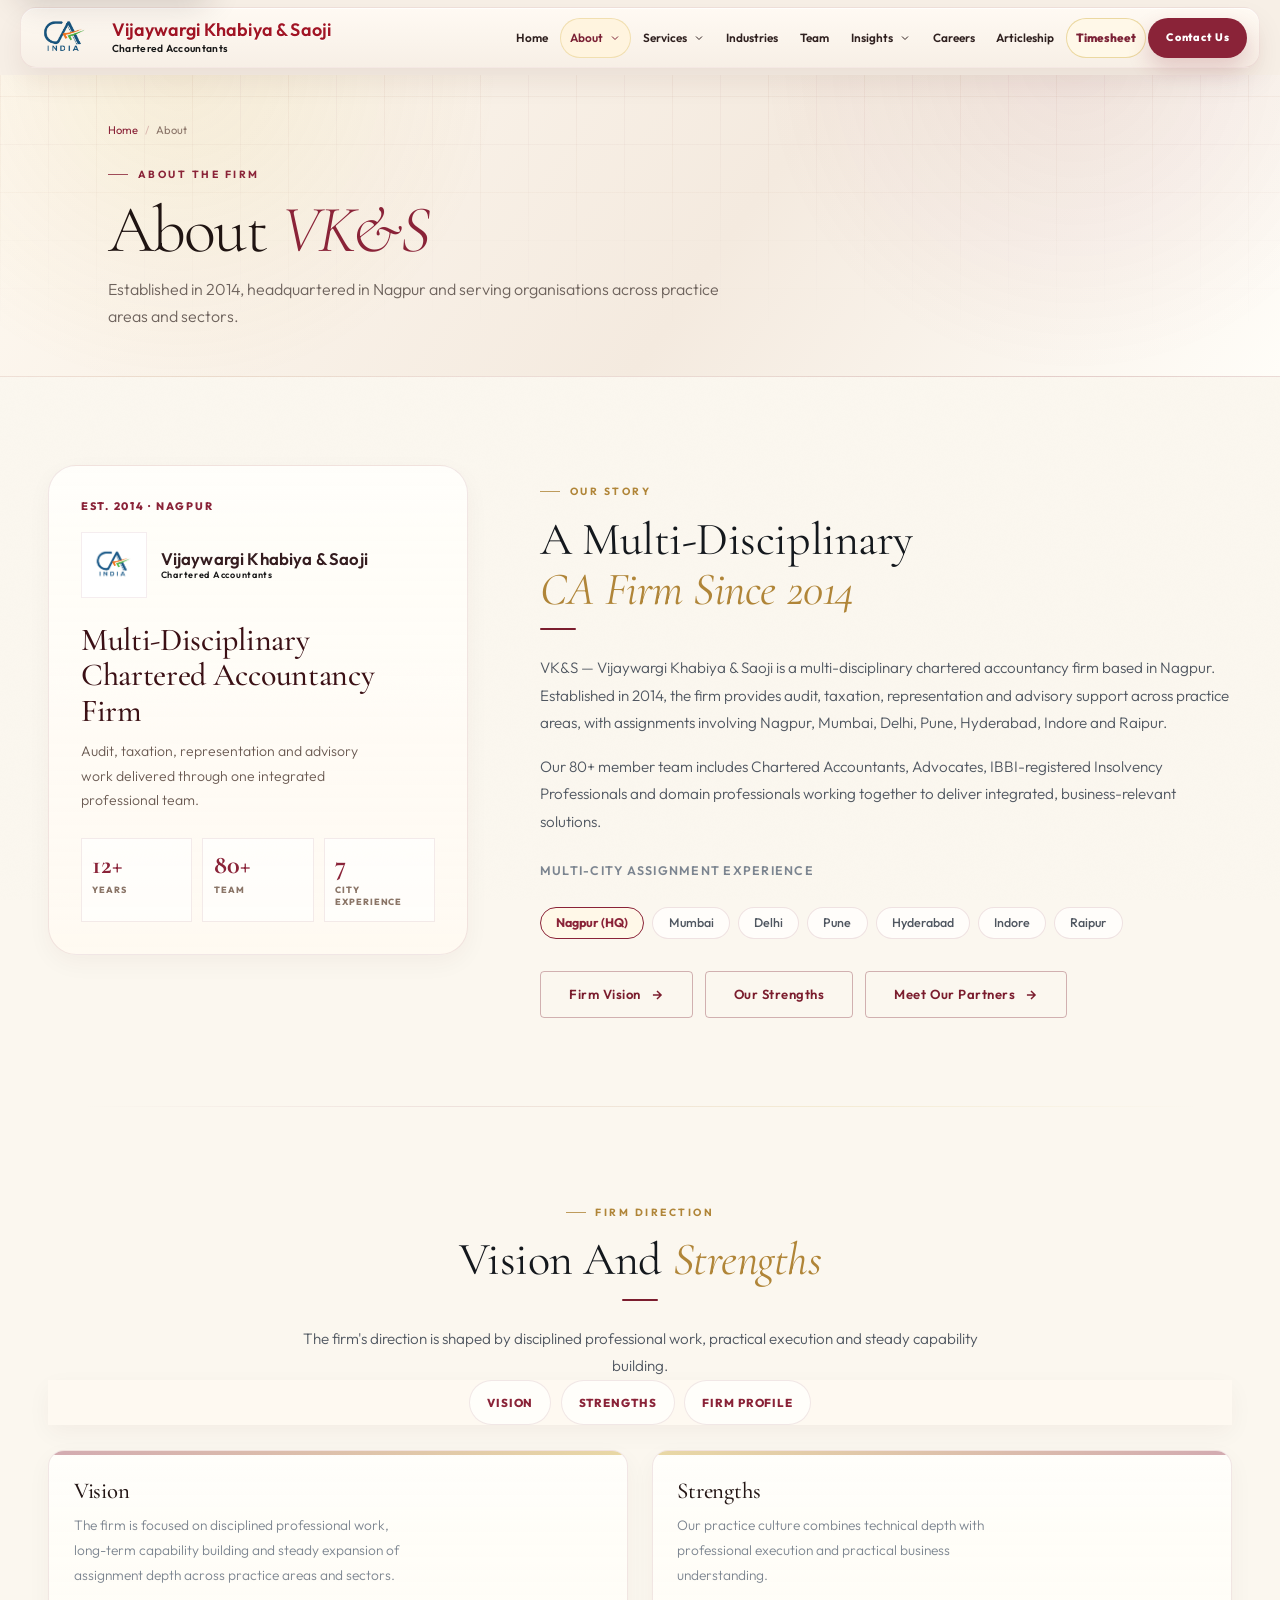
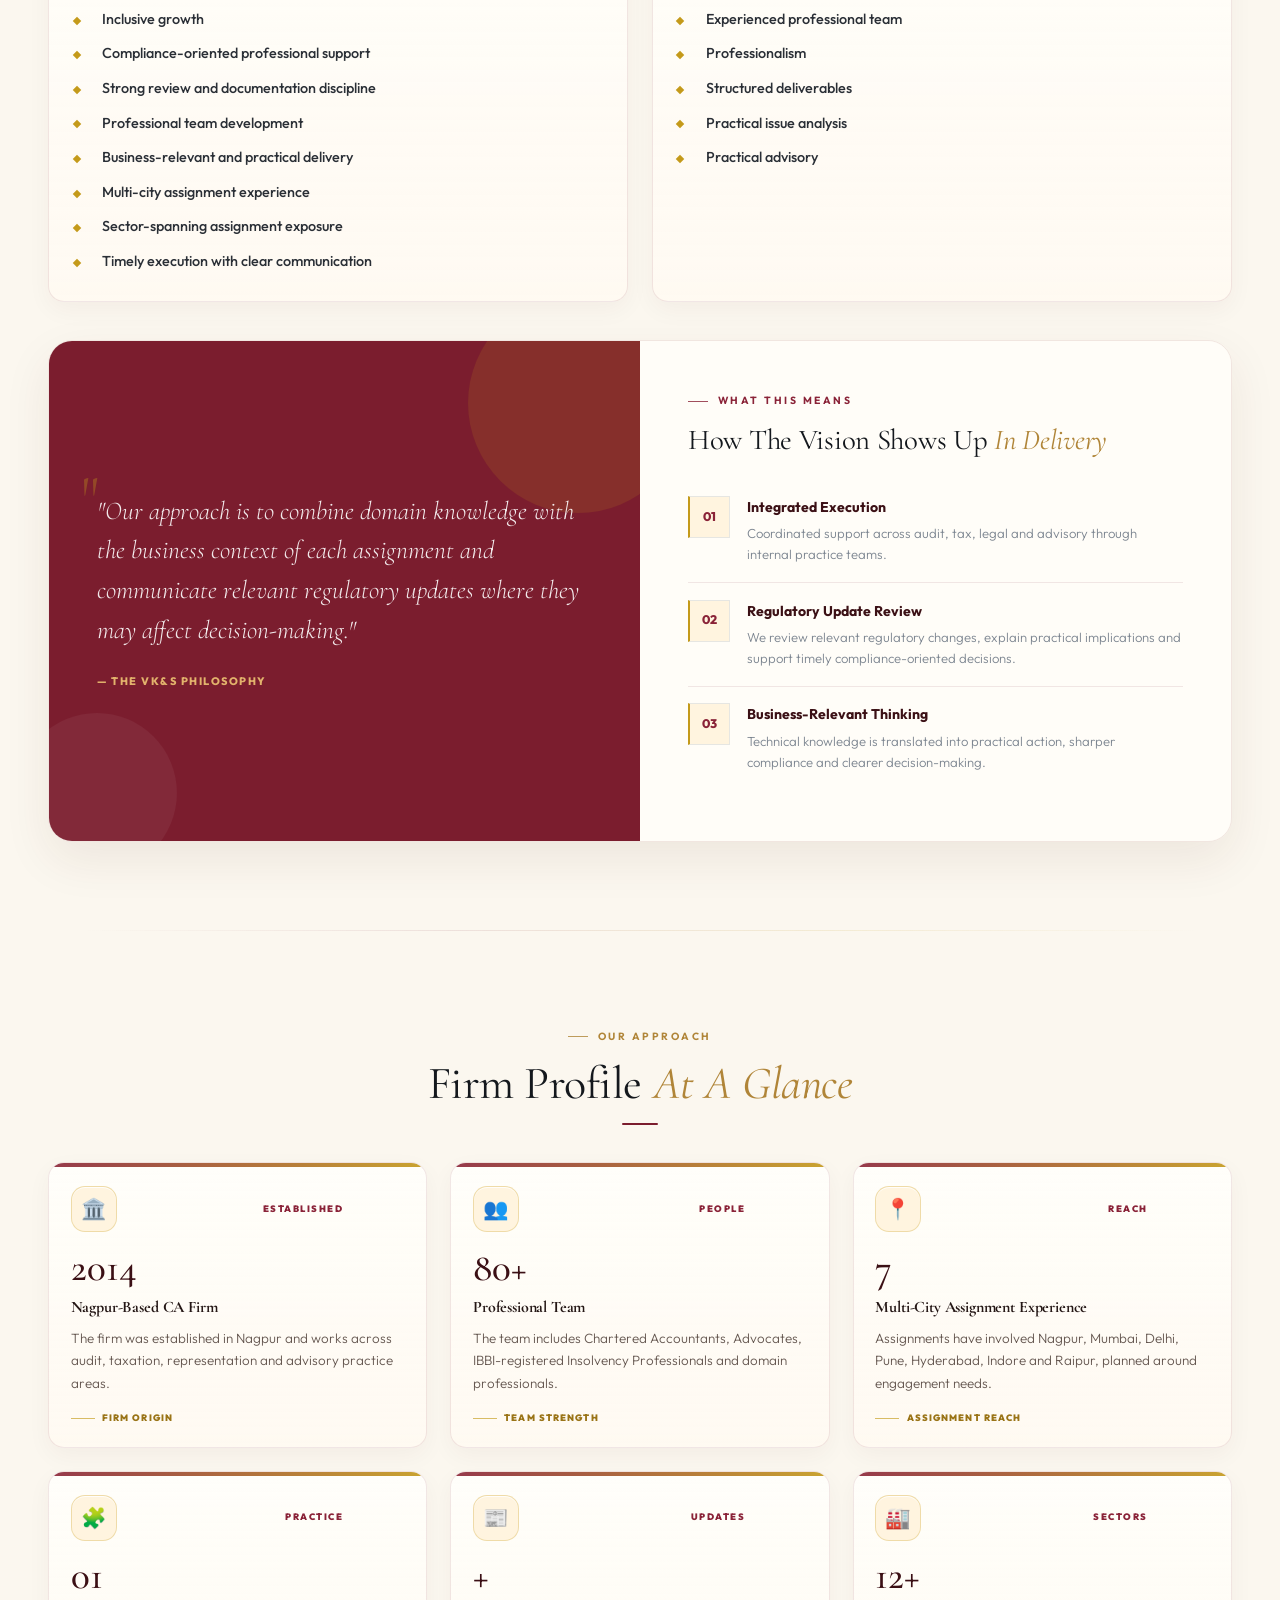
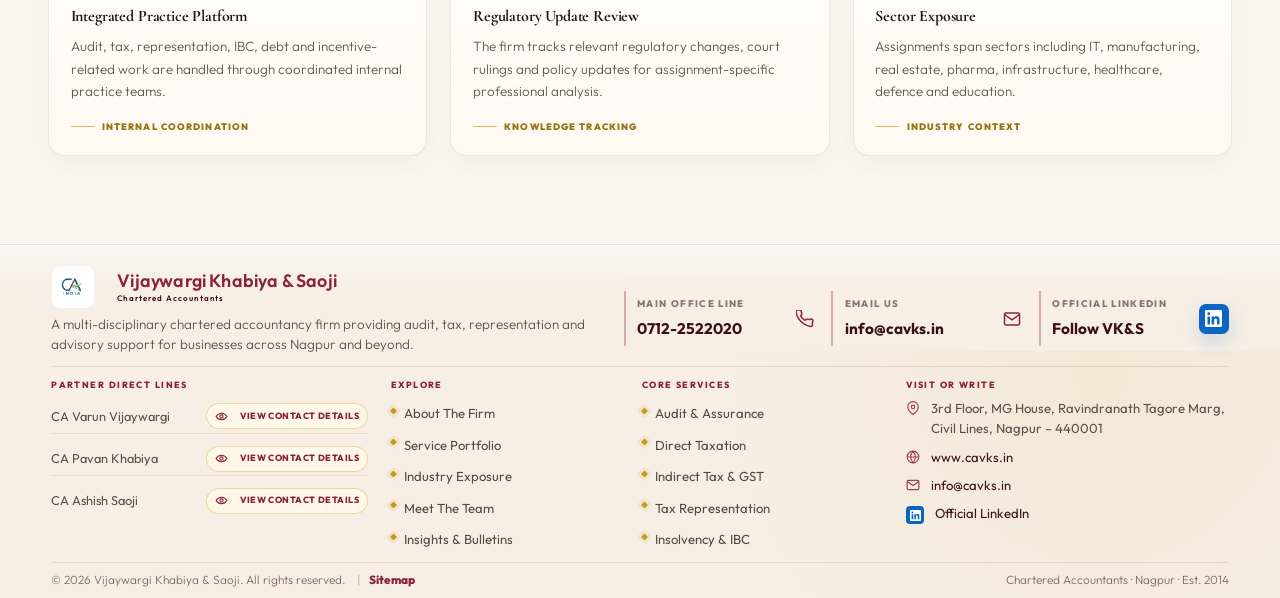
==== commit 66cf4b22: "Improve website UI and accessibility" ====
--- a/about.html
+++ b/about.html
@@ -315,7 +315,7 @@
       <span class="eyebrow" style="justify-content:center">Firm Direction</span>
       <h2>Vision And <em style="color:var(--gold)">Strengths</em></h2>
       <div class="rule c"></div>
-      <p style="max-width:min(700px,100%);margin:0 auto">Use these quick links or the header dropdown to jump directly to the exact part of the firm profile you want to read.</p>
+      <p style="max-width:min(700px,100%);margin:0 auto">The firm's direction is shaped by disciplined professional work, practical execution and steady capability building.</p>
     </div>
     <div class="firm-focus-nav rv rv-d1">
       <a class="firm-focus-link" href="#firm-vision">Vision</a>
--- a/style.css
+++ b/style.css
@@ -1670,6 +1670,7 @@
   .bc-icon{
     width:42px!important;
     height:42px!important;
+    z-index:5001!important;
     margin-bottom:.85rem!important;
   }
   .bc-title{font-size:1.08rem!important}
@@ -4089,3 +4090,1047 @@
     cursor:url("data:image/svg+xml,%3Csvg width='26' height='26' viewBox='0 0 26 26' xmlns='http://www.w3.org/2000/svg'%3E%3Cpath d='M5 3.8 20.4 14.2l-7.2 1.05 4.15 6.75-3.05 1.8-4.02-6.72L5 22.15Z' fill='%23fffaf3' stroke='%237b1d2e' stroke-width='1.6' stroke-linejoin='round'/%3E%3Cpath d='M10.28 17.08 13.6 15.2' stroke='%23b08538' stroke-width='1.45' stroke-linecap='round'/%3E%3C/svg%3E") 5 4, auto!important;
   }
 }
+
+/* Targeted mobile fixes - 2026-05-07 */
+.logo-text,
+.footer-brand .logo-text{
+  min-width:0;
+  max-width:100%;
+}
+.logo-firm,
+.footer-brand .logo-firm,
+.hero-name{
+  white-space:nowrap!important;
+}
+
+.stt{
+  width:48px;
+  height:48px;
+  background:linear-gradient(145deg,#8a2338 0%,#5a1322 100%);
+  border:1px solid rgba(255,255,255,.56);
+  box-shadow:0 14px 32px rgba(90,19,34,.24), inset 0 1px 0 rgba(255,255,255,.22);
+}
+.stt::before{
+  content:'';
+  position:absolute;
+  inset:7px;
+  border-radius:50%;
+  border:1px solid rgba(216,179,88,.5);
+  pointer-events:none;
+}
+.stt svg{
+  width:18px;
+  height:18px;
+  position:relative;
+  z-index:1;
+}
+.stt:hover{
+  background:linear-gradient(145deg,#9a2740 0%,#6f1d2d 100%);
+  box-shadow:0 18px 38px rgba(90,19,34,.3), inset 0 1px 0 rgba(255,255,255,.24);
+}
+
+@media(max-width:900px){
+  .nav .logo{
+    max-width:calc(100vw - 5.6rem)!important;
+    gap:.44rem!important;
+  }
+  .nav .logo-img{
+    width:44px!important;
+    height:44px!important;
+  }
+  .nav .logo-text{
+    gap:.08rem!important;
+  }
+  .nav .logo-firm{
+    font-size:clamp(.58rem,2.55vw,.92rem)!important;
+    line-height:1.02!important;
+    letter-spacing:0!important;
+  }
+  .nav .logo-tag{
+    display:block!important;
+    font-size:clamp(.34rem,1.38vw,.48rem)!important;
+    letter-spacing:.025em!important;
+    line-height:1.05!important;
+  }
+
+  .hero-name-mobile{
+    display:block!important;
+    white-space:nowrap!important;
+    font-size:clamp(1.34rem,7vw,2.18rem)!important;
+    line-height:1.02!important;
+  }
+
+  .svc-mobile-jump{
+    position:sticky!important;
+    top:calc(var(--nav-h) + .42rem)!important;
+    z-index:25!important;
+    display:grid!important;
+    grid-template-columns:repeat(2,minmax(0,1fr))!important;
+    gap:.48rem!important;
+    padding:.58rem!important;
+    margin:0 0 1rem!important;
+    border:1px solid rgba(138,35,56,.12)!important;
+    border-radius:18px!important;
+    background:rgba(255,250,243,.96)!important;
+    box-shadow:0 14px 30px rgba(76,32,20,.1), inset 0 1px 0 rgba(255,255,255,.85)!important;
+    backdrop-filter:blur(12px)!important;
+    -webkit-backdrop-filter:blur(12px)!important;
+  }
+  .svc-mobile-jump a{
+    min-height:44px!important;
+    display:flex!important;
+    align-items:center!important;
+    justify-content:center!important;
+    border-radius:12px!important;
+    white-space:normal!important;
+    text-align:center!important;
+    line-height:1.16!important;
+    font-size:.66rem!important;
+    padding:.52rem .42rem!important;
+    color:#7b2135!important;
+    background:#fff8e8!important;
+    border:1px solid rgba(196,154,26,.28)!important;
+    box-shadow:inset 0 1px 0 rgba(255,255,255,.78)!important;
+  }
+  .svc-mobile-jump a.active,
+  .svc-mobile-jump a:hover{
+    color:#fff!important;
+    background:#8a2338!important;
+    border-color:#8a2338!important;
+  }
+  .svc-section{
+    scroll-margin-top:calc(var(--nav-h) + 132px)!important;
+  }
+
+  .footer-action{
+    justify-content:flex-start!important;
+    overflow:hidden!important;
+  }
+  .footer-action-copy{
+    min-width:0!important;
+    flex:1 1 auto!important;
+  }
+  .footer-action-copy a{
+    display:block!important;
+    max-width:100%!important;
+    overflow-wrap:anywhere!important;
+  }
+  .footer-action > svg,
+  .footer-linkedin-icon{
+    flex:0 0 auto!important;
+  }
+  .ft-ci{
+    max-width:100%!important;
+    overflow:hidden!important;
+  }
+  .ft-ci span{
+    min-width:0!important;
+    overflow-wrap:anywhere!important;
+  }
+
+  .stt{
+    right:.95rem!important;
+    bottom:calc(6.6rem + env(safe-area-inset-bottom))!important;
+    width:46px!important;
+    height:46px!important;
+  }
+}
+
+@media(max-width:640px){
+  body{
+    font-size:16px!important;
+  }
+  p,
+  li,
+  .bc-desc,
+  .svc-list li,
+  .ft-ci span,
+  .footer-action-copy a,
+  .pub-excerpt,
+  .job-summary,
+  .contact-card p,
+  .tm-role,
+  .pf-bio,
+  .ind-name{
+    font-size:clamp(.86rem,3.55vw,.95rem)!important;
+    line-height:1.62!important;
+  }
+  .btn,
+  .drawer > a,
+  .drawer-toggle,
+  .bc-arrow,
+  .footer-action-copy span,
+  .bc-tag{
+    font-size:clamp(.68rem,2.8vw,.78rem)!important;
+  }
+  .bc-title,
+  .tm-name,
+  .pub-title,
+  .job-title{
+    font-size:clamp(1.03rem,4.35vw,1.16rem)!important;
+    line-height:1.2!important;
+  }
+  .eyebrow{
+    font-size:clamp(.64rem,2.65vw,.74rem)!important;
+    line-height:1.3!important;
+  }
+  .footer-bottom p{
+    font-size:.72rem!important;
+  }
+  .mob-nav-item{
+    font-size:clamp(.42rem,2.15vw,.56rem)!important;
+    letter-spacing:.02em!important;
+    min-width:0!important;
+    overflow:hidden!important;
+  }
+
+  .firm-overview .pillars{
+    display:block!important;
+    margin-top:1.35rem!important;
+    border-top:1px solid rgba(123,29,46,.12)!important;
+  }
+  .firm-overview .pillar{
+    position:relative!important;
+    display:grid!important;
+    grid-template-columns:42px minmax(0,1fr)!important;
+    column-gap:.82rem!important;
+    padding:1rem 0!important;
+    border:0!important;
+    border-bottom:1px solid rgba(123,29,46,.1)!important;
+    border-radius:0!important;
+    background:transparent!important;
+    box-shadow:none!important;
+    text-align:left!important;
+  }
+  .firm-overview .pillar:last-child{
+    border-bottom:0!important;
+  }
+  .firm-overview .pillar::before,
+  .firm-overview .pillar::after{
+    display:none!important;
+  }
+  .firm-overview .pillar-icon{
+    grid-row:1/3!important;
+    width:34px!important;
+    min-width:34px!important;
+    height:34px!important;
+    min-height:34px!important;
+    display:grid!important;
+    place-items:center!important;
+    padding:0!important;
+    margin:.08rem 0 0!important;
+    border-radius:50%!important;
+    background:#8a2338!important;
+    border:1px solid rgba(138,35,56,.18)!important;
+    color:#fff8e8!important;
+    font-size:0!important;
+    letter-spacing:0!important;
+  }
+  .firm-overview .pillar:nth-child(1) .pillar-icon::before{content:'01'}
+  .firm-overview .pillar:nth-child(2) .pillar-icon::before{content:'02'}
+  .firm-overview .pillar:nth-child(3) .pillar-icon::before{content:'03'}
+  .firm-overview .pillar-icon::before{
+    font-size:.72rem!important;
+    font-weight:900!important;
+    line-height:1!important;
+  }
+  .firm-overview .pillar h4{
+    margin:0 0 .2rem!important;
+    font-size:.9rem!important;
+    line-height:1.24!important;
+    letter-spacing:.06em!important;
+    color:#7b1d2e!important;
+    text-align:left!important;
+  }
+  .firm-overview .pillar p{
+    margin:0!important;
+    font-size:.88rem!important;
+    line-height:1.55!important;
+    color:#68727d!important;
+    text-align:left!important;
+  }
+
+  .nav .logo{
+    max-width:calc(100vw - 4.85rem)!important;
+  }
+  .nav .logo-img{
+    width:39px!important;
+    height:39px!important;
+  }
+  .nav .logo-firm{
+    font-size:clamp(.52rem,2.72vw,.74rem)!important;
+  }
+  .nav .logo-tag{
+    font-size:clamp(.3rem,1.55vw,.4rem)!important;
+  }
+
+  .footer-contact-card{
+    grid-template-columns:1fr!important;
+  }
+  .footer-linkedin-action{
+    grid-column:auto!important;
+  }
+  .footer-brand .logo{
+    max-width:100%!important;
+    gap:.45rem!important;
+  }
+  .footer-brand .logo-text{
+    margin-left:0!important;
+  }
+  .footer-brand .logo-firm{
+    font-size:clamp(.66rem,3.2vw,.9rem)!important;
+    letter-spacing:0!important;
+  }
+  .footer-brand .logo-tag{
+    font-size:clamp(.34rem,1.7vw,.42rem)!important;
+  }
+
+  .ind-grid{
+    grid-template-columns:repeat(2,minmax(0,1fr))!important;
+    gap:.72rem!important;
+    padding:.72rem!important;
+    border-radius:22px!important;
+    background:linear-gradient(180deg,#fffaf3 0%,#f5eee5 100%)!important;
+    border:1px solid rgba(123,29,46,.08)!important;
+    box-shadow:inset 0 1px 0 rgba(255,255,255,.78)!important;
+  }
+  .ind-cell{
+    min-height:98px!important;
+    display:flex!important;
+    flex-direction:column!important;
+    align-items:center!important;
+    justify-content:center!important;
+    gap:.5rem!important;
+    padding:.82rem .5rem!important;
+    border-radius:18px!important;
+    background:#fffdf9!important;
+    border:1px solid rgba(123,29,46,.08)!important;
+    box-shadow:0 8px 20px rgba(76,32,20,.045)!important;
+    overflow:hidden!important;
+    transform:none!important;
+  }
+  .ind-cell::before,
+  .ind-cell::after{
+    display:block!important;
+    content:''!important;
+    position:absolute!important;
+    inset:0!important;
+    z-index:0!important;
+    pointer-events:none!important;
+  }
+  .ind-cell::before{
+    background:linear-gradient(145deg,#8a2338 0%,#5a1322 100%)!important;
+    transform:scaleY(0)!important;
+    transform-origin:bottom!important;
+    transition:transform .28s var(--ease)!important;
+  }
+  .ind-cell::after{
+    background:linear-gradient(90deg,#c49a1a,#fff1c7)!important;
+    top:auto!important;
+    height:3px!important;
+    transform:scaleX(0)!important;
+    transform-origin:left!important;
+    transition:transform .28s var(--ease)!important;
+  }
+  .ind-cell:hover{
+    background:#fffdf9!important;
+    border-color:rgba(138,35,56,.32)!important;
+    box-shadow:0 12px 26px rgba(90,19,34,.14)!important;
+  }
+  .ind-cell:hover::before,
+  .ind-cell:focus-within::before,
+  .ind-cell:active::before{
+    transform:scaleY(1)!important;
+  }
+  .ind-cell:hover::after,
+  .ind-cell:focus-within::after,
+  .ind-cell:active::after{
+    transform:scaleX(1)!important;
+  }
+  .ind-icon{
+    width:30px!important;
+    height:30px!important;
+    display:grid!important;
+    place-items:center!important;
+    margin:0!important;
+    color:#8a2338!important;
+    background:#fff6e5!important;
+    border:1px solid rgba(196,154,26,.24)!important;
+    border-radius:10px!important;
+    position:relative!important;
+    z-index:1!important;
+    transition:background .22s var(--ease),border-color .22s var(--ease),transform .22s var(--ease)!important;
+  }
+  .ind-cell .ind-icon svg{
+    width:18px!important;
+    height:18px!important;
+    color:#8a2338!important;
+    transform:none!important;
+    transition:color .22s var(--ease),transform .22s var(--ease)!important;
+  }
+  .ind-name{
+    max-width:100%!important;
+    font-size:.84rem!important;
+    font-weight:800!important;
+    line-height:1.18!important;
+    text-align:center!important;
+    color:#46505b!important;
+    overflow-wrap:break-word!important;
+    position:relative!important;
+    z-index:1!important;
+    transition:color .22s var(--ease)!important;
+  }
+  .ind-cell:hover .ind-name,
+  .ind-cell:focus-within .ind-name,
+  .ind-cell:active .ind-name,
+  .ind-cell:hover .ind-icon svg{
+    color:#fff8e8!important;
+  }
+  .ind-cell:hover .ind-icon,
+  .ind-cell:focus-within .ind-icon,
+  .ind-cell:active .ind-icon{
+    background:rgba(255,255,255,.12)!important;
+    border-color:rgba(216,179,88,.5)!important;
+    transform:translateY(-1px)!important;
+  }
+  .ind-cell:focus-within .ind-icon svg,
+  .ind-cell:active .ind-icon svg{
+    color:#fff8e8!important;
+  }
+
+  .pf-sticky{
+    display:block!important;
+  }
+  .pf-img-wrap{
+    margin-bottom:0!important;
+    border-radius:16px 16px 0 0!important;
+    box-shadow:none!important;
+  }
+  .pf-info-card{
+    border-top:0!important;
+    border-radius:0 0 16px 16px!important;
+    padding:1rem!important;
+    box-shadow:none!important;
+  }
+
+  .stt{
+    right:.82rem!important;
+    bottom:calc(5.85rem + env(safe-area-inset-bottom))!important;
+    width:42px!important;
+    height:42px!important;
+  }
+}
+
+@media(max-width:430px){
+  .hero-name-mobile{
+    font-size:clamp(1.04rem,6.05vw,1.44rem)!important;
+  }
+  .svc-mobile-jump{
+    gap:.4rem!important;
+    padding:.48rem!important;
+  }
+  .svc-mobile-jump a{
+    min-height:42px!important;
+    font-size:.58rem!important;
+    padding:.46rem .32rem!important;
+  }
+}
+
+.sitemap-main{
+  min-height:100vh;
+  background:var(--page-bg,#fbf7ef);
+  padding-top:calc(var(--nav-h) + 3rem);
+}
+.sitemap-container{
+  max-width:960px;
+}
+.sitemap-logo{
+  display:inline-flex;
+  margin-bottom:2rem;
+}
+.sitemap-intro{
+  max-width:620px;
+}
+.sitemap-grid{
+  grid-template-columns:repeat(3,minmax(0,1fr))!important;
+  margin-top:2rem;
+  align-items:stretch;
+}
+.sitemap-grid .bento-card{
+  min-height:190px;
+  cursor:pointer;
+  padding-right:1.35rem;
+}
+.sitemap-grid .bento-card::before{
+  width:72px;
+  height:72px;
+  right:-36px;
+  bottom:-28px;
+}
+.sitemap-grid .bc-title,
+.sitemap-grid .bc-desc{
+  position:relative;
+  z-index:1;
+  overflow-wrap:anywhere;
+  word-break:normal;
+}
+
+@media(max-width:900px){
+  .firm-focus-nav,
+  .svc-mobile-jump{
+    display:none!important;
+  }
+  .svc-section{
+    scroll-margin-top:calc(var(--nav-h) + 18px)!important;
+  }
+  .sitemap-container{
+    max-width:720px;
+  }
+  .sitemap-grid{
+    grid-template-columns:repeat(2,minmax(0,1fr))!important;
+    gap:.85rem!important;
+  }
+  .sitemap-grid .bento-card{
+    min-height:0;
+  }
+}
+
+@media(max-width:640px){
+  .firm-story-actions .btn[href*="#firm-vision"],
+  .firm-story-actions .btn[href*="#firm-strengths"]{
+    display:none!important;
+  }
+  .sitemap-main{
+    padding-top:calc(var(--nav-h) + 1.25rem)!important;
+    padding-bottom:2.5rem!important;
+    overflow-x:hidden!important;
+  }
+  .sitemap-container{
+    width:100%!important;
+    max-width:100%!important;
+    padding-left:1.1rem!important;
+    padding-right:1.1rem!important;
+    overflow:hidden!important;
+  }
+  .sitemap-logo{
+    width:100%;
+    margin-bottom:1.35rem;
+  }
+  .sitemap-logo .logo-img{
+    width:42px!important;
+    height:42px!important;
+  }
+  .sitemap-logo .logo-firm{
+    font-size:clamp(.68rem,3.15vw,.9rem)!important;
+    letter-spacing:0!important;
+  }
+  .sitemap-logo .logo-tag{
+    font-size:clamp(.34rem,1.75vw,.42rem)!important;
+  }
+  .sitemap-main .eyebrow{
+    justify-content:flex-start!important;
+  }
+  .sitemap-main h1{
+    font-size:clamp(2.2rem,12vw,3rem)!important;
+    line-height:1!important;
+  }
+  .sitemap-intro{
+    max-width:100%!important;
+    font-size:.9rem!important;
+    line-height:1.62!important;
+  }
+  .sitemap-grid{
+    display:block!important;
+    margin-top:1.25rem!important;
+    border-top:1px solid rgba(123,29,46,.12)!important;
+    border-bottom:1px solid rgba(123,29,46,.12)!important;
+    background:linear-gradient(180deg,rgba(255,253,248,.62),rgba(255,248,239,.42))!important;
+    border-radius:0!important;
+    width:100%!important;
+    max-width:100%!important;
+  }
+  .sitemap-grid .bento-card{
+    position:relative!important;
+    display:block!important;
+    padding:.95rem 2.2rem .92rem 0!important;
+    text-align:left!important;
+    border:0!important;
+    border-bottom:1px solid rgba(123,29,46,.1)!important;
+    border-radius:0!important;
+    background:transparent!important;
+    box-shadow:none!important;
+    transform:none!important;
+    overflow:visible!important;
+  }
+  .sitemap-grid .bento-card:last-child{
+    border-bottom:0!important;
+  }
+  .sitemap-grid .bento-card::before{
+    display:none!important;
+  }
+  .sitemap-grid .bento-card::after{
+    content:'\2192'!important;
+    display:block!important;
+    position:absolute!important;
+    right:.25rem!important;
+    top:50%!important;
+    width:auto!important;
+    height:auto!important;
+    bottom:auto!important;
+    left:auto!important;
+    transform:translateY(-50%)!important;
+    background:none!important;
+    color:#8a2338!important;
+    opacity:.72!important;
+    font-size:1rem!important;
+    line-height:1!important;
+  }
+  .sitemap-grid .bc-tag,
+  .sitemap-grid .bc-title,
+  .sitemap-grid .bc-desc{
+    grid-column:1!important;
+  }
+  .sitemap-grid .bc-tag{
+    margin-bottom:.18rem!important;
+    color:#9a7417!important;
+  }
+  .sitemap-grid .bc-title{
+    margin-bottom:.16rem!important;
+    font-size:1.04rem!important;
+    line-height:1.18!important;
+    color:#2a1815!important;
+  }
+  .sitemap-grid .bc-desc{
+    display:none!important;
+  }
+}
+
+@media(max-width:640px){
+  .hero h1 .hero-name-mobile{
+    display:block!important;
+    width:100%!important;
+    max-width:calc(100vw - 2rem)!important;
+    white-space:normal!important;
+    overflow:visible!important;
+    font-size:clamp(1.62rem,8.2vw,2.12rem)!important;
+    line-height:1.04!important;
+    letter-spacing:-.02em!important;
+  }
+}
+
+@media(max-width:430px){
+  .hero h1 .hero-name-mobile{
+    font-size:clamp(1.45rem,7.8vw,1.86rem)!important;
+    letter-spacing:-.02em!important;
+  }
+}
+
+@media(max-width:900px){
+  .nav-links{
+    display:none!important;
+  }
+  .ham{
+    display:flex!important;
+    position:absolute!important;
+    right:.7rem!important;
+    top:50%!important;
+    transform:translateY(-50%)!important;
+    z-index:4!important;
+    margin-left:auto!important;
+    background:#fff8e8!important;
+    border:1px solid rgba(138,35,56,.16)!important;
+    box-shadow:inset 0 1px 0 rgba(255,255,255,.78)!important;
+  }
+  .ham span{
+    background:#8a2338!important;
+  }
+  .ham::after{
+    content:''!important;
+    position:absolute!important;
+    inset:9px!important;
+    border-top:2px solid #8a2338!important;
+    border-bottom:2px solid #8a2338!important;
+    pointer-events:none!important;
+  }
+  .sitemap-ham{
+    display:flex!important;
+    position:fixed!important;
+    top:1rem!important;
+    right:1rem!important;
+    width:42px!important;
+    height:42px!important;
+    z-index:5001!important;
+    opacity:1!important;
+    visibility:visible!important;
+    pointer-events:auto!important;
+    background:#fff8e8!important;
+    border:1px solid rgba(138,35,56,.22)!important;
+    box-shadow:0 10px 22px rgba(76,32,20,.12), inset 0 1px 0 rgba(255,255,255,.86)!important;
+  }
+}
+
+/* UI refinement pass 2026-05-07.
+   Keeps existing card layouts, but makes them quieter and less box-heavy. */
+:root{
+  --ui-line-soft:rgba(123,33,53,.105);
+  --ui-line-warm:rgba(196,154,26,.18);
+  --ui-card-shadow:0 8px 24px rgba(76,32,20,.045);
+  --ui-card-shadow-hover:0 16px 34px rgba(76,32,20,.075);
+  --ui-card-bg:linear-gradient(180deg,rgba(255,254,250,.96),rgba(255,250,242,.82));
+  --ui-section-rule:linear-gradient(90deg,rgba(123,33,53,0),rgba(123,33,53,.14),rgba(196,154,26,.18),rgba(123,33,53,0));
+}
+
+.pad,
+.pad-sm,
+.jobs-main,
+.jobs-values,
+.partner-feature,
+.ind-approach,
+.article-reader-section,
+.sitemap-main{
+  position:relative;
+}
+
+.pad + .pad::before,
+.pad + .pad-sm::before,
+.pad-sm + .pad::before,
+.jobs-values::before,
+.partner-feature + .partner-feature::before,
+.ind-approach::before{
+  content:'';
+  position:absolute;
+  top:0;
+  left:50%;
+  width:min(1120px,calc(100% - 2rem));
+  height:1px;
+  transform:translateX(-50%);
+  background:var(--ui-section-rule);
+  opacity:.72;
+  pointer-events:none;
+}
+
+.bento-card,
+.why-card,
+.profile-glance-card,
+.firm-focus-card,
+.svc-visual-card,
+.ind-card,
+.ind-scope-card,
+.job-row,
+.pub-card,
+.bull-card,
+.article-reader-card,
+.insights-art-card,
+.arship-hero-card,
+.arship-path-card,
+.exp-card,
+.culture-card,
+.contact-card,
+.career-card,
+.about-profile-card,
+.p-card,
+.pf-card,
+.tm-card,
+.support-grid .offer-row{
+  background:var(--ui-card-bg)!important;
+  border-color:var(--ui-line-soft)!important;
+  box-shadow:var(--ui-card-shadow)!important;
+}
+
+.bento-card:hover,
+.why-card:hover,
+.profile-glance-card:hover,
+.firm-focus-card:hover,
+.ind-card:hover,
+.job-row:hover,
+.pub-card:hover,
+.bull-card:hover,
+.career-card:hover,
+.contact-card:hover,
+.p-card:hover,
+.pf-card:hover,
+.tm-card:hover,
+.support-grid .offer-row:hover{
+  border-color:var(--ui-line-warm)!important;
+  box-shadow:var(--ui-card-shadow-hover)!important;
+  transform:translateY(-2px)!important;
+}
+
+.bento-card::before,
+.why-card::before,
+.profile-glance-card::after,
+.firm-focus-card::before,
+.svc-visual-card::before,
+.ind-card::after,
+.ind-scope-card::before,
+.arship-path-card::after,
+.arship-hr-card::before,
+.insights-art-card::before{
+  opacity:.38!important;
+}
+
+.bento-card::after,
+.why-card::after,
+.pub-card::after{
+  opacity:.68!important;
+}
+
+.bento-grid,
+.why-grid,
+.profile-glance-grid,
+.firm-focus-grid,
+.pub-grid,
+.career-cards,
+.culture-grid,
+.contact-grid,
+.kb-grid,
+.support-grid{
+  gap:clamp(1rem,2vw,1.45rem)!important;
+}
+
+.section-head,
+.ph .container,
+.jobs-hero .container,
+.arship-hero .container{
+  max-width:1120px;
+}
+
+.section-head{
+  margin-bottom:clamp(1.45rem,3vw,2.35rem)!important;
+}
+
+.section-head p,
+.ph p,
+.jobs-hero p,
+.arship-hero p,
+.hero-desc{
+  color:rgba(42,26,24,.72)!important;
+}
+
+.bc-tag,
+.pub-tag,
+.job-practice,
+.pf-tag,
+.p-tag,
+.tm-role,
+.career-tag,
+.offer-label{
+  letter-spacing:.08em!important;
+}
+
+.bc-title,
+.pub-title,
+.job-row h3,
+.contact-card h3,
+.career-card h3,
+.why-card h3,
+.profile-glance-card h3,
+.firm-focus-card h3{
+  color:#241615!important;
+}
+
+.bento-card,
+.pub-card,
+.job-row,
+.contact-card,
+.career-card,
+.why-card,
+.profile-glance-card,
+.firm-focus-card{
+  border-radius:16px!important;
+}
+
+.services-grid,
+.svc-page-wrap{
+  row-gap:clamp(1.4rem,2.4vw,2rem)!important;
+}
+
+.svc-section{
+  border-color:rgba(123,33,53,.09)!important;
+  box-shadow:none!important;
+}
+
+.svc-section + .svc-section{
+  margin-top:clamp(1.2rem,2.2vw,1.8rem)!important;
+}
+
+.svc-mobile-jump,
+.firm-focus-nav,
+.pub-filter-bar{
+  background:rgba(255,250,242,.76)!important;
+  border-color:rgba(123,33,53,.1)!important;
+  box-shadow:0 8px 24px rgba(76,32,20,.045)!important;
+}
+
+.footer{
+  box-shadow:inset 0 1px 0 rgba(255,255,255,.62)!important;
+}
+
+.footer-shell,
+.footer-spotlight,
+.footer-top,
+.footer-bottom{
+  box-shadow:none!important;
+}
+
+.footer-contact-card{
+  border-top:1px solid rgba(255,255,255,.12)!important;
+  padding-top:1rem!important;
+}
+
+@media(min-width:901px){
+  .home-industries .ind-grid{
+    border-radius:18px!important;
+    box-shadow:var(--ui-card-shadow)!important;
+  }
+
+  .partners-grid,
+  .team-members-section .tm-grid{
+    gap:1.25rem!important;
+  }
+
+  .job-row,
+  .pub-card,
+  .career-card,
+  .contact-card{
+    padding:clamp(1.35rem,2vw,1.75rem)!important;
+  }
+}
+
+@media(max-width:900px){
+  .pad + .pad::before,
+  .pad + .pad-sm::before,
+  .pad-sm + .pad::before,
+  .jobs-values::before,
+  .partner-feature + .partner-feature::before,
+  .ind-approach::before{
+    width:calc(100% - 1.6rem);
+  }
+
+  .bento-card,
+  .pub-card,
+  .job-row,
+  .contact-card,
+  .career-card,
+  .why-card,
+  .profile-glance-card,
+  .firm-focus-card,
+  .p-card,
+  .pf-card,
+  .tm-card{
+    border-radius:14px!important;
+    box-shadow:0 6px 18px rgba(76,32,20,.04)!important;
+  }
+
+  .bento-card:hover,
+  .pub-card:hover,
+  .job-row:hover,
+  .contact-card:hover,
+  .career-card:hover,
+  .why-card:hover,
+  .profile-glance-card:hover,
+  .firm-focus-card:hover,
+  .p-card:hover,
+  .pf-card:hover,
+  .tm-card:hover{
+    transform:none!important;
+  }
+}
+
+/* Services page: remove repeated side summary cards, keep numbered content. */
+.svc-section-inner,
+.svc-section-inner.flip{
+  grid-template-columns:minmax(0,1fr)!important;
+}
+
+.svc-section-inner.flip .svc-text,
+.svc-section-inner.flip .svc-visual-col{
+  order:unset!important;
+}
+
+.svc-visual-col{
+  display:none!important;
+}
+
+.svc-text{
+  max-width:820px;
+}
+
+.svc-list{
+  display:grid!important;
+  grid-template-columns:repeat(2,minmax(0,1fr));
+  column-gap:1.35rem!important;
+  row-gap:.5rem!important;
+}
+
+.svc-list li{
+  min-width:0;
+  padding:.12rem 0;
+}
+
+.svc-heading-row{
+  display:flex;
+  align-items:center;
+  gap:.82rem;
+  margin-bottom:.75rem;
+  min-width:0;
+}
+
+.svc-heading-row .svc-num{
+  flex:0 0 auto;
+  margin:0!important;
+  font-family:'Outfit',system-ui,sans-serif!important;
+  font-size:clamp(1.7rem,2.8vw,2.25rem)!important;
+  font-weight:700!important;
+  letter-spacing:0!important;
+  color:#8a2338!important;
+  opacity:1!important;
+  line-height:1.08!important;
+}
+
+.svc-heading-row .svc-icon-box{
+  flex:0 0 auto;
+  margin:0!important;
+}
+
+.svc-heading-row .svc-title-wrap{
+  min-width:0;
+}
+
+.svc-heading-row .eyebrow{
+  display:block;
+  margin:0 0 .12rem!important;
+  font-size:.52rem!important;
+  line-height:1.1!important;
+}
+
+.svc-heading-row h2{
+  margin:0!important;
+  min-width:0;
+  line-height:1.08!important;
+}
+
+.svc-heading-row + .rule{
+  margin-top:.45rem!important;
+}
+
+@media(max-width:640px){
+  .svc-heading-row{
+    align-items:center;
+    gap:.66rem;
+  }
+
+  .svc-heading-row .svc-num{
+    padding-top:0;
+    font-size:clamp(1.55rem,8vw,2rem)!important;
+  }
+
+  .svc-heading-row h2{
+    font-size:clamp(1.55rem,8vw,2rem)!important;
+  }
+
+  .svc-list{
+    grid-template-columns:1fr;
+    row-gap:.42rem!important;
+  }
+}
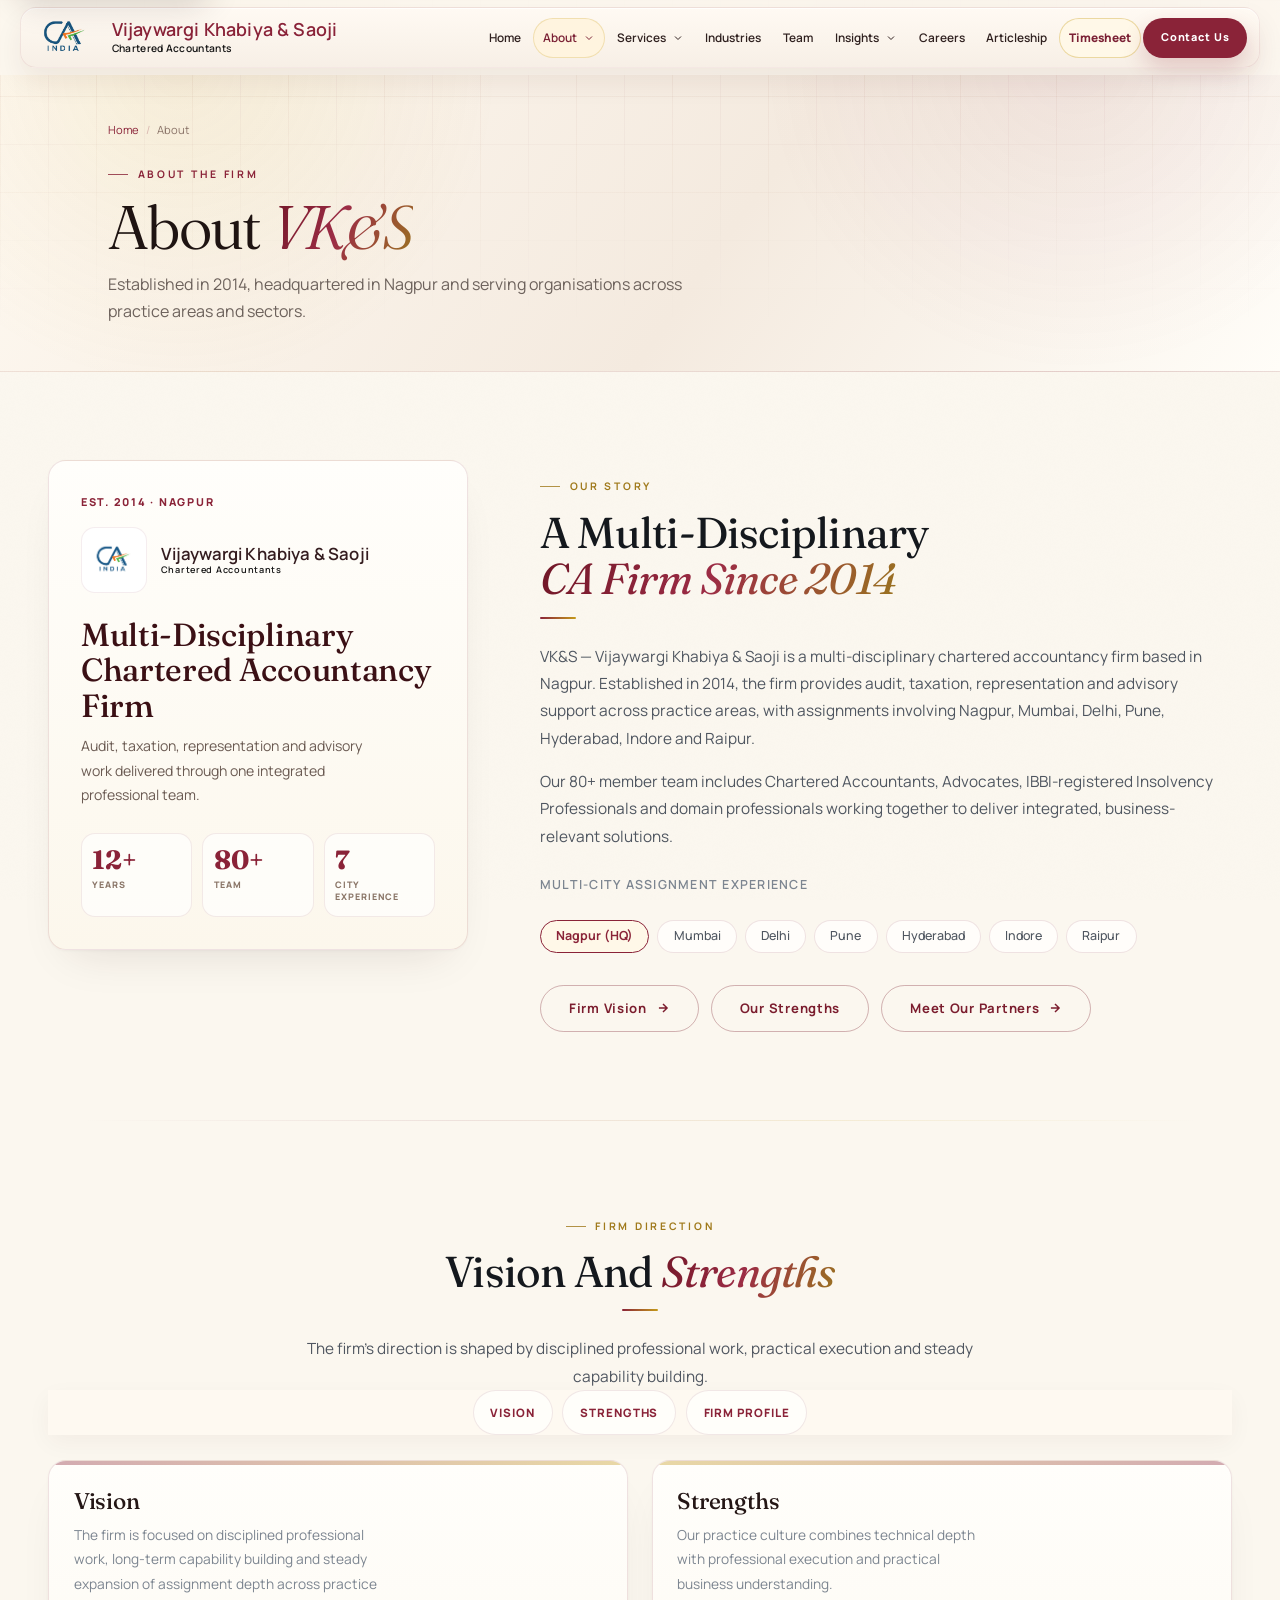
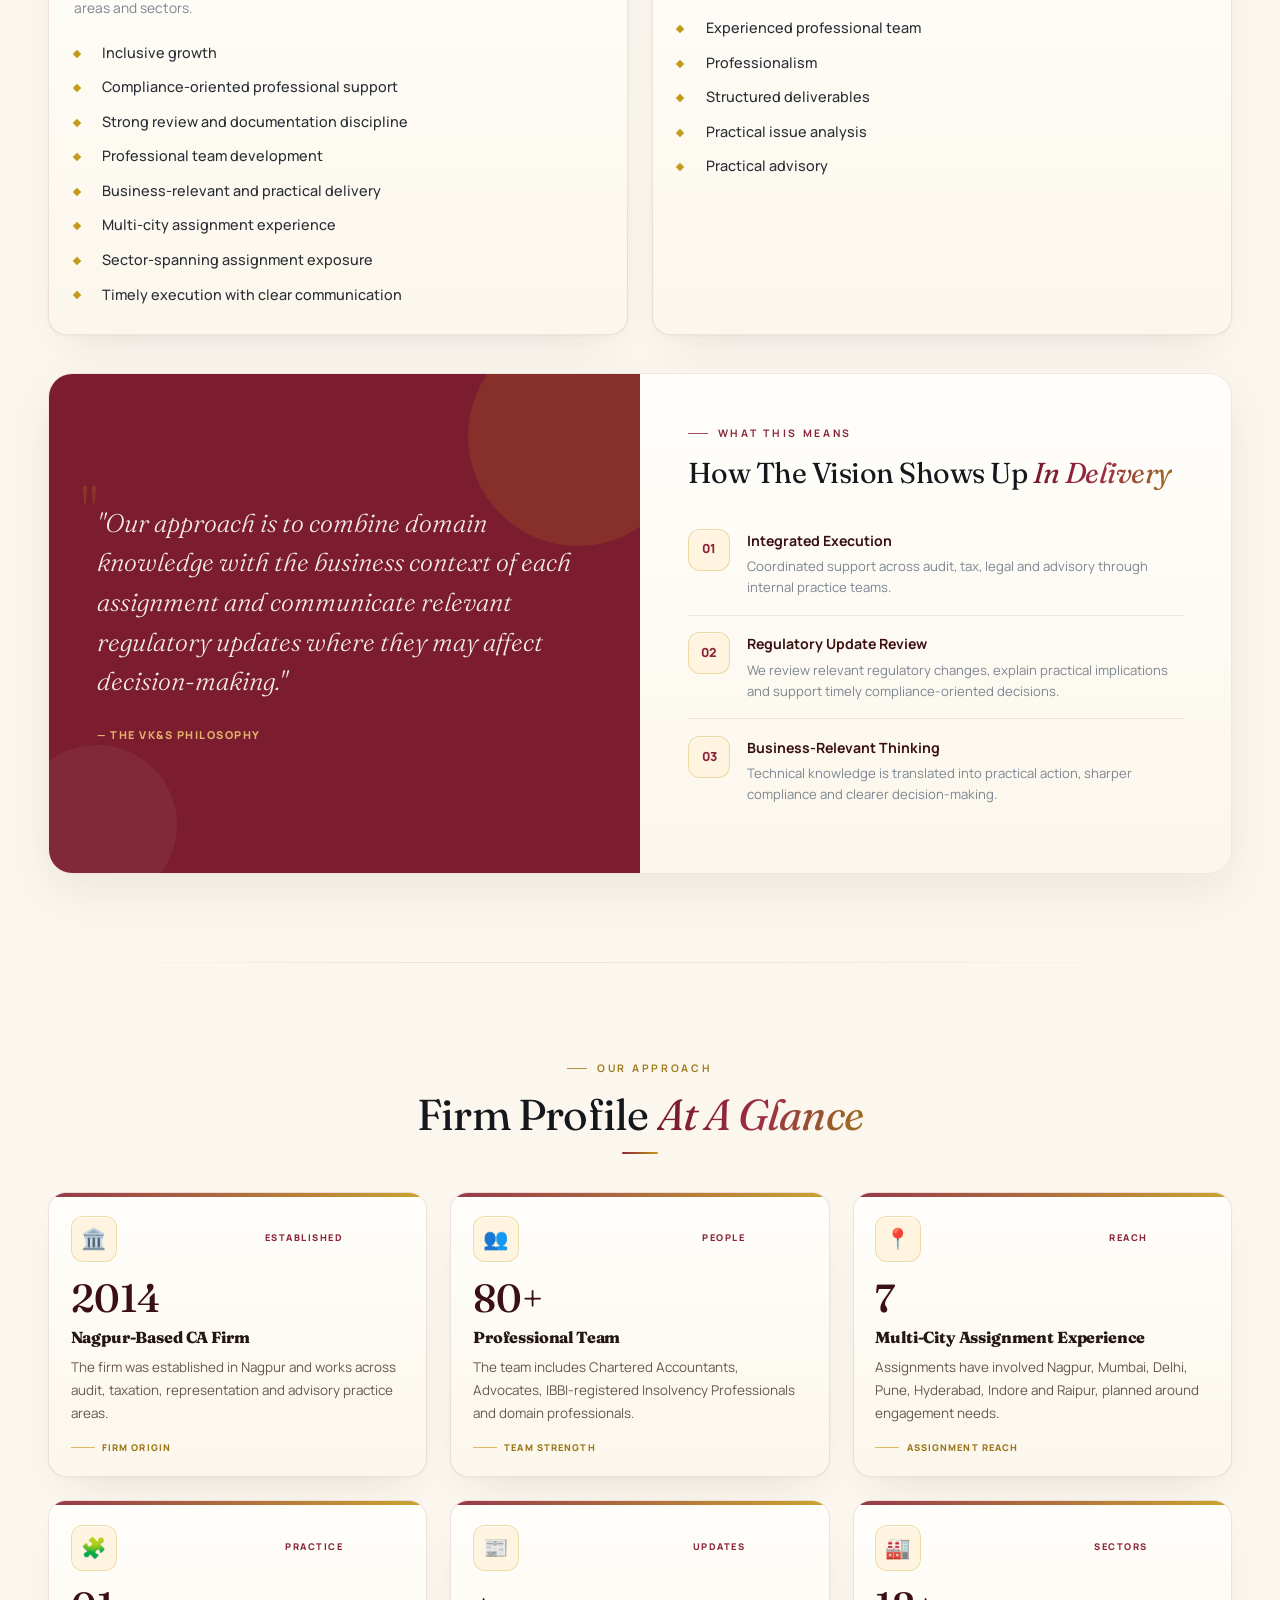
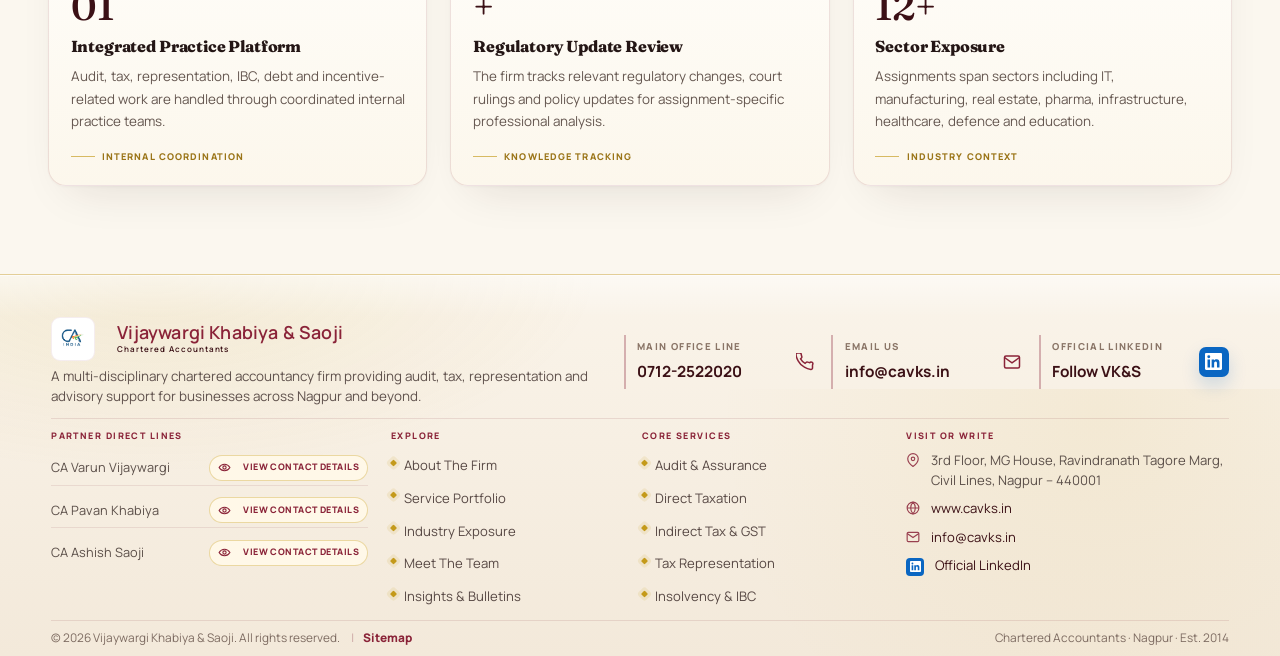
==== commit 7292cb60: "Heritage Luxe redesign: typography, cards, animations, icons (all pages except timesheet) - New Heri" ====
--- a/about.html
+++ b/about.html
@@ -1,4 +1,4 @@
-<!DOCTYPE html>
+﻿<!DOCTYPE html>
 <html lang="en">
 <head>
 <meta charset="UTF-8"/>
@@ -22,7 +22,7 @@
 <meta name="theme-color" content="#7b1d2e"/>
 <link rel="preconnect" href="https://fonts.googleapis.com"/>
 <link rel="preconnect" href="https://fonts.gstatic.com" crossorigin/>
-<link rel="stylesheet" href="https://fonts.googleapis.com/css2?family=Cormorant+Garamond:ital,wght@0,400;0,500;0,600;0,700;1,400;1,600&family=Outfit:wght@300;400;500;600;700&display=swap"/>
+<link rel="stylesheet" href="https://fonts.googleapis.com/css2?family=Fraunces:ital,opsz,wght@0,9..144,300..700;1,9..144,300..700&family=Manrope:wght@200..800&display=swap"/>
 <link rel="stylesheet" href="style.css"/>
 <style>
 .about-ph{background:linear-gradient(135deg,#fff9ef 0%,#f7eadc 54%,#efdccc 100%);border-bottom:1px solid rgba(123,33,53,.1)}
@@ -38,31 +38,31 @@
 .about-profile-card{background:linear-gradient(145deg,#fffefa 0%,#f6eadc 100%);border:1px solid rgba(123,33,53,.1);border-radius:28px;padding:2rem;box-shadow:0 22px 56px rgba(76,32,20,.09);min-height:420px;display:flex;flex-direction:column;justify-content:space-between;overflow:hidden}
 .about-profile-card::before{content:'';position:absolute;inset:auto -50px -70px auto;width:220px;height:220px;border-radius:50%;background:rgba(196,154,26,.14)}
 .about-profile-card .logo{position:relative;z-index:1;gap:.85rem;align-items:center}
-.about-profile-card .logo img{width:66px;height:66px;border-radius:0;object-fit:contain;background:#fff;border:1px solid rgba(123,33,53,.08);padding:.4rem}
+.about-profile-card .logo img{width:66px;height:66px;border-radius:14px;object-fit:contain;background:#fff;border:1px solid rgba(123,33,53,.08);padding:.4rem}
 .about-profile-kicker{position:relative;z-index:1;font-size:.68rem;font-weight:800;letter-spacing:.16em;text-transform:uppercase;color:#8a2338;margin-bottom:1rem}
-.about-profile-title{position:relative;z-index:1;font-family:'Cormorant Garamond',serif;font-size:2rem;line-height:1.1;color:#3b1015;margin:1.5rem 0 .7rem}
+.about-profile-title{position:relative;z-index:1;font-family:'Fraunces',serif;font-size:2rem;line-height:1.1;color:#3b1015;margin:1.5rem 0 .7rem}
 .about-profile-desc{position:relative;z-index:1;font-size:.88rem;color:#6a5a52;line-height:1.75;max-width:32ch}
 .about-profile-metrics{position:relative;z-index:1;display:grid;grid-template-columns:repeat(3,1fr);gap:.65rem;margin-top:1.6rem}
-.about-profile-metric{background:rgba(255,255,255,.64);border:1px solid rgba(123,33,53,.09);padding:.8rem .65rem}
-.about-profile-metric strong{display:block;font-family:'Cormorant Garamond',serif;font-size:1.65rem;color:#8a2338;line-height:1}
+.about-profile-metric{background:rgba(255,255,255,.64);border:1px solid rgba(123,33,53,.09);border-radius:14px;padding:.8rem .65rem}
+.about-profile-metric strong{display:block;font-family:'Fraunces',serif;font-size:1.65rem;color:#8a2338;line-height:1}
 .about-profile-metric span{display:block;font-size:.56rem;font-weight:800;letter-spacing:.1em;text-transform:uppercase;color:#8a7567;margin-top:.35rem;line-height:1.35}
 .why-grid{display:grid;grid-template-columns:repeat(3,1fr);gap:1.05rem;margin-top:2.25rem}
 .why-card{background:linear-gradient(145deg,#fffefa 0%,#fff8ef 100%);border:1px solid rgba(123,33,53,.1);border-radius:20px;padding:1.6rem 1.4rem;transition:all var(--t);position:relative;overflow:hidden;box-shadow:0 10px 28px rgba(76,32,20,.04)}
 .why-card::after{display:none}
 .why-card:hover{box-shadow:0 16px 38px rgba(76,32,20,.09);border-color:rgba(196,154,26,.45);transform:translateY(-4px)}
 .why-card:hover::after{display:none}
-.why-n{font-family:'Cormorant Garamond',serif;font-size:3rem;font-weight:300;color:rgba(196,154,26,.2);line-height:1;margin-bottom:.75rem}
+.why-n{font-family:'Fraunces',serif;font-size:3rem;font-weight:300;color:rgba(196,154,26,.2);line-height:1;margin-bottom:.75rem}
 .why-icon{font-size:1.7rem;margin-bottom:.65rem}
 .why-h{font-size:.96rem;font-weight:700;color:#3b1015;margin-bottom:.45rem}
 .profile-glance-grid{display:grid;grid-template-columns:repeat(3,minmax(0,1fr));gap:1rem;margin-top:2.35rem;align-items:stretch}
 .profile-glance-card{position:relative;min-height:252px;display:flex;flex-direction:column;padding:1.4rem 1.35rem 1.3rem;border:1px solid rgba(123,33,53,.11);border-radius:22px;background:linear-gradient(145deg,#fffef9 0%,#fff8ef 72%,#f8efe4 100%);box-shadow:0 14px 34px rgba(76,32,20,.055);overflow:hidden;transition:transform var(--t),box-shadow var(--t),border-color var(--t)}
 .profile-glance-card::before{content:'';position:absolute;inset:0 0 auto 0;height:4px;background:linear-gradient(90deg,#8a2338,#c49a1a);opacity:.9}
-.profile-glance-card::after{content:attr(data-no);position:absolute;right:1rem;top:1rem;font-family:'Cormorant Garamond',serif;font-size:3.05rem;line-height:1;color:rgba(138,35,56,.042);font-weight:300;pointer-events:none}
+.profile-glance-card::after{content:attr(data-no);position:absolute;right:1rem;top:1rem;font-family:'Fraunces',serif;font-size:3.05rem;line-height:1;color:rgba(138,35,56,.042);font-weight:300;pointer-events:none}
 .profile-glance-card:hover{transform:translateY(-5px);box-shadow:0 22px 48px rgba(76,32,20,.09);border-color:rgba(196,154,26,.38)}
 .profile-glance-head{position:relative;z-index:1;display:flex;align-items:flex-start;justify-content:space-between;gap:1rem;margin-bottom:.95rem;padding-right:4rem;min-height:46px}
 .profile-glance-icon{width:46px;height:46px;border-radius:14px;display:grid;place-items:center;background:#fff4df;border:1px solid rgba(196,154,26,.28);box-shadow:inset 0 1px 0 rgba(255,255,255,.85);font-size:1.28rem}
 .profile-glance-label{display:flex;align-items:center;justify-content:flex-end;min-height:46px;max-width:88px;text-align:right;font-size:.58rem;font-weight:900;letter-spacing:.16em;text-transform:uppercase;color:#8a2338}
-.profile-glance-value{position:relative;z-index:1;font-family:'Cormorant Garamond',serif;font-size:clamp(2.45rem,3vw,3.15rem);font-weight:500;line-height:.92;color:#3b1015;margin:.15rem 0 .72rem}
+.profile-glance-value{position:relative;z-index:1;font-family:'Fraunces',serif;font-size:clamp(2.45rem,3vw,3.15rem);font-weight:500;line-height:.92;color:#3b1015;margin:.15rem 0 .72rem}
 .profile-glance-card h3{position:relative;z-index:1;font-size:1rem;line-height:1.25;color:#241612;margin:0 0 .58rem;font-weight:800}
 .profile-glance-card p{position:relative;z-index:1;font-size:.84rem;line-height:1.68;color:#655750;margin:0}
 .profile-glance-foot{position:relative;z-index:1;margin-top:auto;padding-top:1rem;display:flex;align-items:center;gap:.45rem;font-size:.58rem;font-weight:900;letter-spacing:.12em;text-transform:uppercase;color:#9a7417}
@@ -90,12 +90,12 @@
 .split-left::before{content:'';position:absolute;top:-3rem;right:-3rem;width:220px;height:220px;border-radius:50%;background:rgba(196,154,26,.14)}
 .split-left::after{content:'';position:absolute;bottom:-2rem;left:-2rem;width:160px;height:160px;border-radius:50%;background:rgba(255,255,255,.05)}
 .split-right{background:linear-gradient(145deg,#fffefa 0%,#fff8ef 100%);padding:3.2rem 3rem;display:flex;flex-direction:column;justify-content:center}
-.split-quote{font-family:'Cormorant Garamond',serif;font-size:clamp(1.2rem,2.5vw,1.6rem);font-weight:300;font-style:italic;color:rgba(255,255,255,.9);line-height:1.55;position:relative;z-index:1}
+.split-quote{font-family:'Fraunces',serif;font-size:clamp(1.2rem,2.5vw,1.6rem);font-weight:300;font-style:italic;color:rgba(255,255,255,.9);line-height:1.55;position:relative;z-index:1}
 .split-quote::before{content:'"';font-size:4rem;color:rgba(196,154,26,.35);position:absolute;top:-1.5rem;left:-1rem;font-style:normal;line-height:1}
 .split-cite{font-size:.68rem;font-weight:800;letter-spacing:.14em;text-transform:uppercase;color:rgba(255,220,126,.78);margin-top:1.5rem;position:relative;z-index:1}
 .value-row{display:flex;align-items:flex-start;gap:1.05rem;padding:1.05rem 0;border-bottom:1px solid rgba(123,33,53,.1)}
 .value-row:last-child{border:none}
-.value-icon{width:42px;height:42px;border-radius:0;background:#fff4df;display:flex;align-items:center;justify-content:center;font-size:.78rem;font-weight:800;color:#8a2338;flex-shrink:0;border-left:2px solid #c49a1a}
+.value-icon{width:42px;height:42px;border-radius:12px;background:#fff4df;display:grid;place-items:center;font-size:.78rem;font-weight:800;color:#8a2338;flex-shrink:0;border:1px solid rgba(196,154,26,.32)}
 .value-row h4{font-size:.88rem;font-weight:700;color:#3b1015;margin-bottom:.25rem}
 .value-row p{font-size:.82rem;color:var(--ink4);line-height:1.6}
 @media(max-width:900px){
@@ -283,7 +283,7 @@
       </div>
       <div class="about-copy">
         <span class="eyebrow rv">Our Story</span>
-        <h2 class="rv rv-d1">A Multi-Disciplinary<br/><em style="color:var(--gold)">CA Firm Since 2014</em></h2>
+        <h2 class="rv rv-d1">A Multi-Disciplinary<br/><em style="color:#8a2338">CA Firm Since 2014</em></h2>
         <div class="rule rv rv-d2"></div>
         <p class="rv rv-d2">VK&amp;S &mdash; Vijaywargi Khabiya &amp; Saoji is a multi-disciplinary chartered accountancy firm based in Nagpur. Established in 2014, the firm provides audit, taxation, representation and advisory support across practice areas, with assignments involving Nagpur, Mumbai, Delhi, Pune, Hyderabad, Indore and Raipur.</p>
         <p class="rv rv-d2" style="margin-top:1rem">Our 80+ member team includes Chartered Accountants, Advocates, IBBI-registered Insolvency Professionals and domain professionals working together to deliver integrated, business-relevant solutions.</p>
@@ -313,7 +313,7 @@
   <div class="container">
     <div class="rv tc">
       <span class="eyebrow" style="justify-content:center">Firm Direction</span>
-      <h2>Vision And <em style="color:var(--gold)">Strengths</em></h2>
+      <h2>Vision And <em style="color:#8a2338">Strengths</em></h2>
       <div class="rule c"></div>
       <p style="max-width:min(700px,100%);margin:0 auto">The firm's direction is shaped by disciplined professional work, practical execution and steady capability building.</p>
     </div>
@@ -356,7 +356,7 @@
       </div>
       <div class="split-right">
         <span class="eyebrow" style="color:#8a2338">What This Means</span>
-        <h2 style="font-size:1.8rem;margin-bottom:1.5rem">How The Vision Shows Up <em style="color:var(--gold)">In Delivery</em></h2>
+        <h2 style="font-size:1.8rem;margin-bottom:1.5rem">How The Vision Shows Up <em style="color:#8a2338">In Delivery</em></h2>
         <div class="value-row">
           <div class="value-icon">01</div>
           <div><h4>Integrated Execution</h4><p>Coordinated support across audit, tax, legal and advisory through internal practice teams.</p></div>
@@ -378,7 +378,7 @@
   <div class="container">
     <div class="rv tc">
       <span class="eyebrow" style="justify-content:center">Our Approach</span>
-      <h2>Firm Profile <em style="color:var(--gold)">At A Glance</em></h2>
+      <h2>Firm Profile <em style="color:#8a2338">At A Glance</em></h2>
       <div class="rule c"></div>
     </div>
     <div class="profile-glance-grid">
--- a/style.css
+++ b/style.css
@@ -1,9 +1,9 @@
-/* ============================================================
+﻿/* ============================================================
    VK&S — Design System | 2026
    Vijaywargi Khabiya & Saoji · Chartered Accountants
    Single brand maroon + muted gold accent + neutral surfaces
    ============================================================ */
-@import url('https://fonts.googleapis.com/css2?family=Cormorant+Garamond:ital,wght@0,300;0,400;0,500;0,600;1,300;1,400;1,600&family=Outfit:wght@300;400;500;600;700&display=swap');
+@import url('https://fonts.googleapis.com/css2?family=Fraunces:ital,opsz,wght@0,9..144,300..700;1,9..144,300..700&family=Manrope:wght@200..800&display=swap');
 
 /* ── DESIGN TOKENS ──
    Token names are kept stable for backwards-compat with downstream rules.
@@ -19,7 +19,7 @@
   --red2:     #5a1322;
   --red-lt:   #fbeef0;
   /* Muted gold (secondary accent — used for rules, eyebrows, hover lifts) */
-  --gold:     #b08538;
+  --gold:     #9d741f;
   --gold2:    #c49a1a;
   --gold3:    #d8b358;
   --gold-lt:  #f8efd8;
@@ -39,8 +39,8 @@
   --ease2:    cubic-bezier(0.34,1.56,0.64,1);
   --t:        0.38s;
   --tf:       0.18s;
-  --r:        8px;
-  --rs:       4px;
+  --r:        12px;
+  --rs:       10px;
   --rl:       14px;
   --sh-sm:    0 1px 3px rgba(20,24,29,.05);
   --sh-md:    0 4px 14px rgba(20,24,29,.07);
@@ -52,10 +52,10 @@
 
 /* ── RESET ── */
 *,*::before,*::after{box-sizing:border-box;margin:0;padding:0;min-width:0}
-::selection{background:rgba(176,28,46,.18);color:var(--ink)}
-::-moz-selection{background:rgba(176,28,46,.18);color:var(--ink)}
+::selection{background:rgba(123,29,46,.16);color:var(--ink)}
+::-moz-selection{background:rgba(123,29,46,.16);color:var(--ink)}
 html{scroll-behavior:smooth;-webkit-font-smoothing:antialiased;-moz-osx-font-smoothing:grayscale;overflow-x:hidden;touch-action:pan-x pan-y}
-body{font-family:'Outfit',system-ui,sans-serif;color:var(--ink);background:#fdfcf9;overflow-x:hidden;line-height:1.65;max-width:100vw}
+body{font-family:'Manrope','Inter',system-ui,sans-serif;color:var(--ink);background:#fdfcf9;overflow-x:hidden;line-height:1.65;max-width:100vw}
 body::before{content:'';position:fixed;inset:0;z-index:0;pointer-events:none;opacity:.018;background-image:url("data:image/svg+xml,%3Csvg viewBox='0 0 256 256' xmlns='http://www.w3.org/2000/svg'%3E%3Cfilter id='noise'%3E%3CfeTurbulence type='fractalNoise' baseFrequency='0.9' numOctaves='4' stitchTiles='stitch'/%3E%3C/filter%3E%3Crect width='100%25' height='100%25' filter='url(%23noise)'/%3E%3C/svg%3E");background-size:180px 180px}
 img{max-width:100%;height:auto;display:block;-webkit-user-drag:none;user-select:none}
 a{text-decoration:none;color:inherit}
@@ -119,8 +119,8 @@
 }
 
 /* ── TYPE SCALE ── */
-h1,h2,h3{font-family:'Cormorant Garamond',Georgia,serif;line-height:1.08;letter-spacing:-.01em;color:var(--ink)}
-h4{font-family:'Outfit',sans-serif;color:var(--ink)}
+h1,h2,h3{font-family:'Fraunces',Georgia,serif;line-height:1.08;letter-spacing:-.01em;color:var(--ink)}
+h4{font-family:'Manrope','Inter',sans-serif;color:var(--ink)}
 h1{font-size:clamp(2.1rem,5.2vw,4.2rem);font-weight:400}
 h2{font-size:clamp(1.65rem,3.6vw,2.9rem);font-weight:400}
 h3{font-size:clamp(1.05rem,2vw,1.35rem);font-weight:500}
@@ -134,7 +134,7 @@
 .tc{text-align:center}
 
 /* ── UTILITIES ── */
-.eyebrow{display:inline-flex;align-items:center;gap:.6rem;font-size:.65rem;font-weight:700;letter-spacing:.24em;text-transform:uppercase;color:var(--gold);margin-bottom:.9rem}
+.eyebrow{display:inline-flex;align-items:center;gap:.6rem;font-size:.65rem;font-weight:700;letter-spacing:.24em;text-transform:uppercase;color:#8a2338;margin-bottom:.9rem}
 .eyebrow::before{content:'';width:20px;height:1px;background:currentColor;opacity:.8;flex-shrink:0}
 .rule{width:36px;height:2px;background:var(--red);border-radius:2px;margin:.85rem 0 1.5rem}
 .rule.c{margin:.85rem auto 1.5rem}
@@ -142,7 +142,7 @@
 
 /* ── BUTTONS ── three variants: primary (filled), outline (light bg), ghost (dark bg).
    .btn-gold / .btn-navy / .btn-red are kept as aliases of primary so existing markup keeps working. */
-.btn{display:inline-flex;align-items:center;justify-content:center;gap:.55rem;padding:.72rem 1.75rem;border-radius:var(--rs);font-size:.82rem;font-weight:600;letter-spacing:.04em;transition:background var(--tf) var(--ease),color var(--tf) var(--ease),border-color var(--tf) var(--ease),transform var(--tf) var(--ease),box-shadow var(--tf) var(--ease);position:relative;overflow:hidden;white-space:nowrap;cursor:pointer;max-width:100%;flex-shrink:0;border:1.5px solid transparent}
+.btn{display:inline-flex;align-items:center;justify-content:center;gap:.55rem;padding:.72rem 1.75rem;border-radius:999px;font-size:.82rem;font-weight:600;letter-spacing:.04em;transition:background var(--tf) var(--ease),color var(--tf) var(--ease),border-color var(--tf) var(--ease),transform var(--tf) var(--ease),box-shadow var(--tf) var(--ease);position:relative;overflow:hidden;white-space:nowrap;cursor:pointer;max-width:100%;flex-shrink:0;border:1.5px solid transparent}
 .arr{width:14px;height:14px;flex-shrink:0;transition:transform var(--tf)}
 .btn:hover .arr{transform:translateX(3px)}
 
@@ -186,8 +186,8 @@
   background:transparent;
 }
 .logo-text{display:flex;flex-direction:column;justify-content:center;gap:.2rem;line-height:1.04;min-width:0}
-.logo-firm{font-family:'Outfit',system-ui,sans-serif;font-size:1.05rem;font-weight:600;color:#341c1f;white-space:nowrap;line-height:1.02;letter-spacing:.01em}
-.logo-tag{font-family:'Outfit',system-ui,sans-serif;font-size:.57rem;font-weight:600;color:#171717;letter-spacing:.08em;white-space:nowrap;line-height:1.1}
+.logo-firm{font-family:'Manrope','Inter',system-ui,sans-serif;font-size:1.05rem;font-weight:600;color:#341c1f;white-space:nowrap;line-height:1.02;letter-spacing:.01em}
+.logo-tag{font-family:'Manrope','Inter',system-ui,sans-serif;font-size:.57rem;font-weight:600;color:#171717;letter-spacing:.08em;white-space:nowrap;line-height:1.1}
 .nav .logo{
   gap:.95rem;
   display:inline-flex;
@@ -226,7 +226,7 @@
   z-index:1;
   font-size:1.12rem;
   font-weight:600;
-  color:#a11424;
+  color:#8a2338;
   letter-spacing:.01em;
   white-space:nowrap;
   line-height:1;
@@ -326,7 +326,7 @@
   linear-gradient(180deg,#f8f1e8 0%,#f4eadf 52%,#efe3d6 100%);
 z-index:999;padding:calc(var(--nav-h) + 1rem) 1rem calc(1.4rem + env(safe-area-inset-bottom));transform:translateX(100%);transition:transform .34s var(--ease);overflow-y:auto;pointer-events:none;box-shadow:inset 0 1px 0 rgba(255,255,255,.45)}
 .drawer.open{transform:translateX(0);pointer-events:all}
-.drawer a{display:block;font-size:1.02rem;font-family:'Cormorant Garamond',serif;color:#2b1818;padding:.9rem 1rem;border:1px solid rgba(123,33,53,.08);transition:color var(--tf),padding-left var(--tf),background var(--tf),border-color var(--tf),transform var(--tf),box-shadow var(--tf);animation:drawerItem .4s var(--ease) both;background:rgba(255,252,248,.82);border-radius:16px;margin-bottom:.55rem;box-shadow:0 10px 24px rgba(76,32,20,.08);position:relative;overflow:hidden;letter-spacing:.01em}
+.drawer a{display:block;font-size:1.02rem;font-family:'Fraunces',serif;color:#2b1818;padding:.9rem 1rem;border:1px solid rgba(123,33,53,.08);transition:color var(--tf),padding-left var(--tf),background var(--tf),border-color var(--tf),transform var(--tf),box-shadow var(--tf);animation:drawerItem .4s var(--ease) both;background:rgba(255,252,248,.82);border-radius:16px;margin-bottom:.55rem;box-shadow:0 10px 24px rgba(76,32,20,.08);position:relative;overflow:hidden;letter-spacing:.01em}
 .drawer a::before{content:'';position:absolute;inset:0 auto 0 0;width:3px;background:linear-gradient(180deg,#8a2338 0%,rgba(138,35,56,.16) 100%);opacity:.65}
 .drawer a::after{display:none}
 .drawer a:hover{color:#2b1818;padding-left:1.12rem;background:#fffdf9;border-color:rgba(123,33,53,.12);transform:translateY(-1px);box-shadow:0 14px 28px rgba(76,32,20,.1)}
@@ -334,7 +334,7 @@
 .drawer a:last-child{margin-top:.8rem}
 .drawer-group{border:1px solid rgba(123,33,53,.08);margin-bottom:.55rem;background:rgba(255,251,247,.72);border-radius:16px;padding:0 .85rem;box-shadow:0 10px 24px rgba(76,32,20,.08);position:relative;overflow:hidden}
 .drawer-group::after{content:'';position:absolute;inset:auto 14px 0 14px;height:1px;background:linear-gradient(90deg,rgba(123,33,53,0),rgba(123,33,53,.1),rgba(123,33,53,0))}
-.drawer-toggle{width:100%;display:flex;align-items:center;justify-content:space-between;font-size:1.02rem;font-family:'Cormorant Garamond',serif;color:#2b1818;padding:.95rem 0;transition:color var(--tf);position:relative;font-weight:600}
+.drawer-toggle{width:100%;display:flex;align-items:center;justify-content:space-between;font-size:1.02rem;font-family:'Fraunces',serif;color:#2b1818;padding:.95rem 0;transition:color var(--tf);position:relative;font-weight:600}
 .drawer-toggle::before{content:'';position:absolute;inset:0 auto 0 -.85rem;width:3px;background:linear-gradient(180deg,#8a2338 0%,rgba(138,35,56,.16) 100%);opacity:.55;transform:scaleY(.62);transform-origin:center;transition:opacity var(--tf),transform var(--tf)}
 .drawer-toggle svg{width:18px;height:18px;transition:transform var(--t) var(--ease)}
 .drawer-group.open .drawer-toggle{color:#8a2338}
@@ -353,7 +353,7 @@
   margin-bottom:.14rem;
   box-shadow:none;
   border-radius:10px;
-  font-family:'Outfit',sans-serif;
+  font-family:'Manrope','Inter',sans-serif;
 }
 .drawer-panel a::before{
   content:'';
@@ -393,7 +393,7 @@
 .hero-sketches{position:absolute;inset:0;z-index:3;pointer-events:none;overflow:hidden}
 .hero-sketch{position:absolute;display:flex;flex-direction:column;align-items:center;gap:.42rem;color:rgba(123,29,46,.25);filter:drop-shadow(0 10px 22px rgba(120,66,45,.06));animation:heroSketchFloat 14s ease-in-out infinite}
 .hero-sketch svg{display:block;width:100%;height:auto;overflow:visible;transform:rotate(var(--sketch-rot,0deg));transform-origin:50% 52%}
-.hero-sketch span{display:block;margin-top:0;min-width:max-content;font-family:'Outfit',sans-serif;font-size:.62rem;font-weight:800;letter-spacing:.18em;text-transform:uppercase;color:rgba(123,29,46,.58);white-space:nowrap;text-align:center}
+.hero-sketch span{display:block;margin-top:0;min-width:max-content;font-family:'Manrope','Inter',sans-serif;font-size:.62rem;font-weight:800;letter-spacing:.18em;text-transform:uppercase;color:rgba(154,116,23,.82);white-space:nowrap;text-align:center}
 /* 2 sketches on the LEFT (top + bottom) + 2 on the RIGHT (top + bottom).
    Insets are generous so SVGs and labels never get clipped at viewport edges.
    Top zone is above the firm name (top:6% area), bottom zone is below the CTAs (bottom:7% area). */
@@ -419,23 +419,23 @@
 .stamp-inner-circle{stroke:#2f2a28;stroke-width:2.5}
 .hero-peer-stamp-curve{position:absolute;inset:0;z-index:2;width:132px;height:132px;overflow:visible;pointer-events:none}
 .hero-peer-stamp-curve path{fill:none}
-.hero-peer-stamp-curve text{font-family:'Outfit',sans-serif;font-size:9px;font-weight:950;letter-spacing:.2em;fill:#2f2a28;text-transform:uppercase}
+.hero-peer-stamp-curve text{font-family:'Manrope','Inter',sans-serif;font-size:9px;font-weight:950;letter-spacing:.2em;fill:#2f2a28;text-transform:uppercase}
 .hero-peer-stamp-center{position:absolute;z-index:1;display:flex;flex-direction:column;align-items:center;justify-content:center;text-align:center;color:#2f2a28;width:82px;height:82px;border-radius:50%;background:rgba(255,255,255,.88);box-shadow:inset 0 0 0 1px rgba(43,36,34,.1);opacity:1;transform:scale(1);animation:none;overflow:hidden}
 /* Shine sweep removed — stamp stays still after landing for a "stamped & done" feel. */
-.hero-peer-stamp-center strong{position:relative;z-index:1;font-family:'Outfit',sans-serif;font-size:.94rem;font-weight:950;line-height:1;color:#7b2135;letter-spacing:.2em;text-transform:uppercase}
+.hero-peer-stamp-center strong{position:relative;z-index:1;font-family:'Manrope','Inter',sans-serif;font-size:.94rem;font-weight:950;line-height:1;color:#7b2135;letter-spacing:.2em;text-transform:uppercase}
 .hero-peer-stamp-center span{position:relative;z-index:1;font-size:.5rem;font-weight:950;letter-spacing:.1em;text-transform:uppercase;color:#2f2a28;margin-top:.32rem;line-height:1.12}
 .hero-peer-stamp-center i{position:relative;z-index:1;display:grid;place-items:center;width:21px;height:21px;margin-top:.34rem;border-radius:50%;background:#b98a2f;color:#fff;font-style:normal;font-size:.82rem;font-weight:900;line-height:1}
 .hero-peer-stamp-center small{position:relative;z-index:1;font-size:.45rem;font-weight:950;letter-spacing:.22em;text-transform:uppercase;color:#2f2a28;margin-top:.32rem;line-height:1}
 .hero-peer-mobile{display:none}
 .hero-content{position:relative;z-index:5;max-width:760px;padding:0}
-.hero-est{display:inline-flex;align-items:center;gap:.75rem;font-size:.65rem;font-weight:700;letter-spacing:.22em;text-transform:uppercase;color:rgba(128,0,32,.82);margin-bottom:1.5rem;animation:fadeUp .8s .1s var(--ease) both}
-.hero-est::before,.hero-est::after{content:'';height:1px;background:rgba(128,0,32,.28);width:28px;flex-shrink:0}
+.hero-est{display:inline-flex;align-items:center;gap:.75rem;font-size:.65rem;font-weight:700;letter-spacing:.22em;text-transform:uppercase;color:rgba(123,29,46,.85);margin-bottom:1.5rem;animation:fadeUp .8s .1s var(--ease) both}
+.hero-est::before,.hero-est::after{content:'';height:1px;background:rgba(123,29,46,.3);width:28px;flex-shrink:0}
 .hero h1{color:#8a2338;font-weight:400;line-height:1.06;animation:fadeUp .9s .25s var(--ease) both}
-.hero-name{display:block;font-family:'Outfit',system-ui,sans-serif;font-weight:600}
+.hero-name{display:block;font-family:'Manrope','Inter',system-ui,sans-serif;font-weight:600}
 .hero-name-desktop{white-space:nowrap}
 .hero-name-mobile{display:none}
-.hero h1 em{font-family:'Outfit',system-ui,sans-serif;font-size:clamp(1.85rem,4vw,3.35rem);font-style:normal;font-weight:600;color:#2a1a18;display:block;white-space:nowrap;letter-spacing:-.03em;max-width:100%}
-.hero h1 small{display:block;font-size:.4em;font-weight:500;color:rgba(42,26,24,.72);font-style:normal;font-family:'Outfit',sans-serif;letter-spacing:.06em;margin-top:.55rem}
+.hero h1 em{font-family:'Manrope','Inter',system-ui,sans-serif;font-size:clamp(1.85rem,4vw,3.35rem);font-style:normal;font-weight:600;color:#2a1a18;display:block;white-space:nowrap;letter-spacing:-.03em;max-width:100%}
+.hero h1 small{display:block;font-size:.4em;font-weight:500;color:rgba(42,26,24,.72);font-style:normal;font-family:'Manrope','Inter',sans-serif;letter-spacing:.06em;margin-top:.55rem}
 .hero-desc{max-width:560px;margin:1.1rem 0 2rem;font-size:.94rem;color:rgba(32,19,18,.8);line-height:1.85;animation:fadeUp .8s .55s var(--ease) both}
 .hero-actions{display:flex;gap:.85rem;flex-wrap:wrap;animation:fadeUp .8s .65s var(--ease) both}
 /* Hero btn overrides removed — primary aliases now handle hero CTAs uniformly. */
@@ -450,7 +450,7 @@
 .stat-cell{padding:1.45rem 1.25rem;text-align:center;border-right:1px solid rgba(123,33,53,.1);position:relative;transition:background var(--t)}
 .stat-cell:last-child{border-right:none}
 .stat-cell:hover{background:rgba(196,154,26,.08)}
-.stat-n{font-family:'Cormorant Garamond',serif;font-size:clamp(1.85rem,3.4vw,2.65rem);font-weight:500;color:#9a7417;line-height:1;margin-bottom:.32rem}
+.stat-n{font-family:'Fraunces',serif;font-size:clamp(1.85rem,3.4vw,2.65rem);font-weight:500;color:#8a2338;line-height:1;margin-bottom:.32rem}
 .stat-l{font-size:.6rem;font-weight:800;letter-spacing:.14em;text-transform:uppercase;color:#8a6d60}
 
 /* ══════════════════════════════════════
@@ -460,11 +460,11 @@
 .about-visual{position:relative}
 .about-img-main{width:100%;aspect-ratio:4/5;object-fit:cover;border-radius:var(--r);box-shadow:var(--sh-lg)}
 .about-img-badge{position:absolute;bottom:-1.25rem;right:-1.25rem;background:var(--navy);color:var(--white);padding:1.25rem 1.4rem;border-radius:var(--r);box-shadow:var(--sh-navy);text-align:center}
-.about-img-badge .n{font-family:'Cormorant Garamond',serif;font-size:2.5rem;font-weight:400;color:var(--gold2);line-height:1;display:block}
+.about-img-badge .n{font-family:'Fraunces',serif;font-size:2.5rem;font-weight:400;color:var(--gold2);line-height:1;display:block}
 .about-img-badge .l{font-size:.6rem;font-weight:600;letter-spacing:.12em;text-transform:uppercase;color:rgba(255,255,255,.45);margin-top:.25rem;display:block;line-height:1.5}
 .about-copy{padding-top:.5rem}
 .about-quote{background:var(--gold-bg);border-left:3px solid var(--gold);padding:1.2rem 1.4rem;border-radius:0 var(--r) var(--r) 0;margin:1.4rem 0 1.75rem}
-.about-quote p{font-family:'Cormorant Garamond',serif;font-size:1.08rem;font-weight:400;font-style:italic;color:var(--ink2);line-height:1.6}
+.about-quote p{font-family:'Fraunces',serif;font-size:1.08rem;font-weight:400;font-style:italic;color:var(--ink2);line-height:1.6}
 .about-quote cite{font-size:.67rem;font-weight:600;letter-spacing:.1em;text-transform:uppercase;color:var(--gold);margin-top:.45rem;display:block}
 
 .pillars{display:grid;grid-template-columns:repeat(3,1fr);gap:.85rem;margin-top:1.5rem}
@@ -499,9 +499,9 @@
 .bento-grid .bento-card .bc-icon{background:rgba(255,255,255,.72);border-color:rgba(138,35,56,.12);color:#8a2338}
 
 .bc-tag{font-size:.6rem;font-weight:700;letter-spacing:.12em;text-transform:uppercase;margin-bottom:.5rem}
-.bento-grid .bento-card .bc-tag{color:#a57d10}
-
-.bc-title{font-family:'Cormorant Garamond',serif;font-size:1.2rem;font-weight:500;line-height:1.2;margin-bottom:.65rem}
+.bento-grid .bento-card .bc-tag{color:#9a7417}
+
+.bc-title{font-family:'Fraunces',serif;font-size:1.2rem;font-weight:500;line-height:1.2;margin-bottom:.65rem}
 .bento-grid .bento-card .bc-title{color:var(--ink)}
 
 .bc-desc{font-size:.8rem;line-height:1.7;margin-bottom:1rem}
@@ -522,7 +522,7 @@
 .pf-img-overlay{position:absolute;inset:0;background:linear-gradient(to top,rgba(13,27,62,.7) 0%,transparent 60%);display:flex;align-items:flex-end;padding:1rem}
 .pf-img-spec{font-size:.62rem;font-weight:700;letter-spacing:.1em;text-transform:uppercase;color:var(--gold)}
 .pf-body{padding:1.4rem 1.5rem}
-.pf-name-sm{font-family:'Cormorant Garamond',serif;font-size:1.3rem;font-weight:500;color:var(--ink);margin-bottom:.25rem}
+.pf-name-sm{font-family:'Fraunces',serif;font-size:1.3rem;font-weight:500;color:var(--ink);margin-bottom:.25rem}
 .pf-years{font-size:.75rem;color:var(--ink4);margin-bottom:1rem}
 .pf-tags-sm{display:flex;flex-wrap:wrap;gap:.35rem;margin-bottom:1.1rem}
 .pf-tag-sm{font-size:.62rem;font-weight:600;letter-spacing:.06em;text-transform:uppercase;padding:.22rem .65rem;border-radius:40px;background:var(--surf);color:var(--navy);border:1px solid var(--line2)}
@@ -556,7 +556,7 @@
 .pf-email{display:flex;align-items:center;gap:.5rem;font-size:.82rem;font-weight:600;color:var(--ink3);padding:.55rem .75rem;background:var(--surf);border-radius:var(--rs);transition:all var(--tf);margin-top:.2rem}
 .pf-email:hover{background:var(--navy);color:var(--white)}
 
-.pf-name{font-family:'Cormorant Garamond',serif;font-size:clamp(2rem,4vw,2.8rem);font-weight:400;color:var(--ink);line-height:1.1;margin-bottom:.35rem}
+.pf-name{font-family:'Fraunces',serif;font-size:clamp(2rem,4vw,2.8rem);font-weight:400;color:var(--ink);line-height:1.1;margin-bottom:.35rem}
 .pf-spec{font-size:.8rem;font-weight:500;color:var(--ink4);margin-bottom:.75rem;letter-spacing:.02em}
 .pf-bio{font-size:.9rem;line-height:1.85;color:var(--ink3);margin-bottom:1rem}
 .pf-areas h4{font-size:.7rem;font-weight:700;letter-spacing:.12em;text-transform:uppercase;color:var(--ink4);margin-bottom:.75rem}
@@ -573,7 +573,7 @@
 .tm-spec{font-size:.72rem;color:var(--ink4)}
 
 .article-banner{display:flex;align-items:center;gap:1.75rem;background:linear-gradient(135deg,var(--navy),var(--navy2));border-radius:var(--r);padding:1.75rem 2rem;color:var(--white)}
-.ab-num{font-family:'Cormorant Garamond',serif;font-size:2.8rem;font-weight:300;color:var(--gold2);line-height:1;flex-shrink:0}
+.ab-num{font-family:'Fraunces',serif;font-size:2.8rem;font-weight:300;color:var(--gold2);line-height:1;flex-shrink:0}
 .article-banner h4{color:var(--white);margin-bottom:.25rem}
 .article-banner p{font-size:.82rem;color:rgba(255,255,255,.5)}
 
@@ -599,9 +599,9 @@
 .testimonials::before{content:'';position:absolute;inset:0;background-image:linear-gradient(rgba(255,255,255,.02) 1px,transparent 1px),linear-gradient(90deg,rgba(255,255,255,.02) 1px,transparent 1px);background-size:60px 60px}
 .t-grid{display:grid;grid-template-columns:repeat(3,1fr);gap:1.1rem;margin-top:2.5rem}
 .t-card{background:rgba(255,255,255,.04);border:1px solid rgba(255,255,255,.07);border-radius:var(--rl);padding:1.85rem 1.6rem;transition:all var(--t);position:relative;overflow:hidden}
-.t-card::before{content:'❝';position:absolute;top:.25rem;right:1.1rem;font-size:3.8rem;color:rgba(196,154,26,.1);font-family:'Cormorant Garamond',serif;line-height:1}
+.t-card::before{content:'❝';position:absolute;top:.25rem;right:1.1rem;font-size:3.8rem;color:rgba(196,154,26,.1);font-family:'Fraunces',serif;line-height:1}
 .t-card:hover{background:rgba(255,255,255,.07);border-color:rgba(196,154,26,.22);transform:translateY(-4px)}
-.t-quote{font-family:'Cormorant Garamond',serif;font-size:1.02rem;font-weight:400;font-style:italic;color:rgba(255,255,255,.7);line-height:1.72;margin-bottom:1.4rem;position:relative;z-index:1}
+.t-quote{font-family:'Fraunces',serif;font-size:1.02rem;font-weight:400;font-style:italic;color:rgba(255,255,255,.7);line-height:1.72;margin-bottom:1.4rem;position:relative;z-index:1}
 .t-author{display:flex;align-items:center;gap:.8rem}
 .t-avatar{width:40px;height:40px;border-radius:50%;background:var(--gold);display:flex;align-items:center;justify-content:center;font-size:.7rem;font-weight:700;color:var(--navy);flex-shrink:0}
 .t-name{font-size:.82rem;font-weight:600;color:var(--white)}
@@ -616,7 +616,7 @@
 .pub-card:hover{box-shadow:var(--sh-md);transform:translateY(-4px)}
 .pub-card:hover::after{transform:scaleX(1)}
 .pub-tag{display:inline-block;font-size:.6rem;font-weight:700;letter-spacing:.1em;text-transform:uppercase;color:var(--red);background:var(--red-lt);padding:.2rem .6rem;border-radius:40px;margin-bottom:.85rem;flex-shrink:0}
-.pub-title{font-family:'Cormorant Garamond',serif;font-size:1.12rem;font-weight:500;color:var(--ink);margin-bottom:.55rem;line-height:1.3;flex:1}
+.pub-title{font-family:'Fraunces',serif;font-size:1.12rem;font-weight:500;color:var(--ink);margin-bottom:.55rem;line-height:1.3;flex:1}
 .pub-excerpt{font-size:.8rem;color:var(--ink4);line-height:1.7;margin-bottom:.85rem}
 .pub-meta{font-size:.67rem;font-weight:600;color:var(--ink4);letter-spacing:.04em;margin-top:auto}
 
@@ -632,7 +632,7 @@
 .achieve-card:nth-child(4)::before{background:var(--gold)}
 .achieve-card:hover{transform:translateY(-5px);box-shadow:var(--sh-md);border-color:var(--gold)}
 .achieve-icon{font-size:1.85rem;margin-bottom:.65rem}
-.achieve-num{font-family:'Cormorant Garamond',serif;font-size:2.6rem;font-weight:400;color:var(--navy);line-height:1;margin-bottom:.3rem}
+.achieve-num{font-family:'Fraunces',serif;font-size:2.6rem;font-weight:400;color:var(--navy);line-height:1;margin-bottom:.3rem}
 .achieve-num span{font-size:1.5rem;color:var(--gold)}
 .achieve-label{font-size:.68rem;font-weight:700;letter-spacing:.1em;text-transform:uppercase;color:var(--ink4);line-height:1.5}
 .legacy-home-section{display:none}
@@ -708,7 +708,7 @@
 }
 .achieve-grid-compact .achieve-num span{
   font-size:1em;
-  color:var(--gold);
+  color:#8a2338;
 }
 .achieve-grid-compact .achieve-label{
   font-size:.78rem;
@@ -737,7 +737,7 @@
 .event-img{width:100%;height:190px;object-fit:cover}
 .event-body{padding:1.2rem 1.4rem}
 .event-date{font-size:.62rem;font-weight:700;letter-spacing:.12em;text-transform:uppercase;color:var(--gold);margin-bottom:.35rem}
-.event-title{font-family:'Cormorant Garamond',serif;font-size:1.1rem;font-weight:500;color:var(--ink);margin-bottom:.45rem;line-height:1.3}
+.event-title{font-family:'Fraunces',serif;font-size:1.1rem;font-weight:500;color:var(--ink);margin-bottom:.45rem;line-height:1.3}
 .event-desc{font-size:.78rem;color:var(--ink4);line-height:1.6}
 .slider-controls{display:flex;align-items:center;gap:.65rem;margin-top:1.75rem}
 .slider-btn{width:40px;height:40px;border-radius:50%;border:1.5px solid var(--line);background:var(--white);display:flex;align-items:center;justify-content:center;cursor:pointer;transition:all var(--tf);color:#8a2338;flex-shrink:0}
@@ -749,13 +749,18 @@
 /* ══════════════════════════════════════
    CTA STRIP
 ══════════════════════════════════════ */
-.cta-strip{background:linear-gradient(135deg,#5a1825 0%,#8a2338 58%,rgba(196,154,26,.42) 100%);padding:68px 0;position:relative;overflow:hidden}
-.cta-strip::before{content:'';position:absolute;inset:0;background-image:linear-gradient(rgba(255,255,255,.035) 1px,transparent 1px),linear-gradient(90deg,rgba(255,255,255,.035) 1px,transparent 1px);background-size:52px 52px}
+/* Uniform light CTA band across every page (matches Team / Articleship treatment). */
+.cta-strip{background:linear-gradient(135deg,#fff8ef 0%,#f2e5d8 100%);border-top:1px solid rgba(123,33,53,.1);border-bottom:1px solid rgba(123,33,53,.1);padding:56px 0;position:relative;overflow:hidden}
+.cta-strip::before{content:'';position:absolute;inset:0;background-image:linear-gradient(rgba(123,33,53,.026) 1px,transparent 1px),linear-gradient(90deg,rgba(123,33,53,.026) 1px,transparent 1px);background-size:52px 52px}
 .cta-inner{display:flex;align-items:center;justify-content:space-between;gap:2rem;position:relative;z-index:1;flex-wrap:wrap}
-.cta-copy h2{color:var(--white);font-weight:300}
-.cta-copy h2 em{color:var(--gold2);font-style:italic}
-.cta-copy p{color:rgba(255,255,255,.68);margin-top:.45rem}
+.cta-copy h2{color:#251817;font-weight:300}
+.cta-copy h2 em{color:#8a2338;font-style:italic}
+.cta-copy p{color:#6f625b;margin-top:.45rem}
 .cta-actions{display:flex;gap:.85rem;flex-shrink:0;flex-wrap:wrap}
+.cta-strip .btn-gold,.cta-strip .btn-primary{background:#8a2338;color:#fff;box-shadow:0 10px 28px rgba(138,35,56,.18)}
+.cta-strip .btn-gold:hover,.cta-strip .btn-primary:hover{background:#6f1d2d}
+.cta-strip .btn-ghost{color:#251817;border-color:rgba(123,33,53,.2);background:#fff}
+.cta-strip .btn-ghost:hover{background:#8a2338;color:#fff;border-color:#8a2338}
 
 /* ══════════════════════════════════════
    FOOTER
@@ -783,7 +788,7 @@
 .ft-dynamic-text{color:#9a7417;transition:opacity .2s ease,transform .2s ease,color .2s ease}
 .ft-highlight-row{display:none}
 .ft-highlight{min-width:112px;padding:.58rem .7rem;border-radius:13px;background:#fff;border:1px solid rgba(196,154,26,.22);box-shadow:0 8px 18px rgba(76,32,20,.05)}
-.ft-highlight strong{display:block;font-family:'Cormorant Garamond',serif;font-size:1.16rem;font-weight:600;color:#8a2338;line-height:1}
+.ft-highlight strong{display:block;font-family:'Fraunces',serif;font-size:1.16rem;font-weight:600;color:#8a2338;line-height:1}
 .ft-highlight span{display:block;font-size:.55rem;font-weight:800;letter-spacing:.1em;text-transform:uppercase;color:#7b6255;margin-top:.32rem}
 .footer-contact-card{display:flex;align-items:center;gap:1.1rem;justify-content:flex-end;padding:0;border-radius:0;background:transparent;border:none;box-shadow:none}
 .footer-contact-card h5,.ft-col h5{font-size:.56rem;font-weight:800;letter-spacing:.16em;text-transform:uppercase;color:#8a2338;margin-bottom:.44rem}
@@ -1024,7 +1029,7 @@
 .cc-icon{width:50px;height:50px;border-radius:var(--r);display:flex;align-items:center;justify-content:center;margin-bottom:1.1rem;border:1.5px solid rgba(255,255,255,.14)}
 .cc-article .cc-icon{background:rgba(196,154,26,.13);color:var(--gold2)}
 .cc-jobs .cc-icon{background:rgba(255,255,255,.13);color:var(--white)}
-.cc-header h3{font-family:'Cormorant Garamond',serif;font-size:1.65rem;font-weight:400;color:var(--white);margin-bottom:.3rem}
+.cc-header h3{font-family:'Fraunces',serif;font-size:1.65rem;font-weight:400;color:var(--white);margin-bottom:.3rem}
 .cc-header p{font-size:.8rem;color:rgba(255,255,255,.5)}
 .cc-badge{display:inline-block;font-size:.58rem;font-weight:700;letter-spacing:.12em;text-transform:uppercase;padding:.2rem .65rem;border-radius:40px;margin-bottom:.65rem}
 .cc-article .cc-badge{background:rgba(196,154,26,.18);color:var(--gold3)}
@@ -1054,7 +1059,7 @@
 .cc-footer{display:grid;gap:.9rem;align-items:center;align-self:stretch}
 .cc-actions{display:grid;gap:.75rem;align-content:end}
 .cc-quote{min-height:92px;padding:.95rem 1rem;border-radius:16px;background:linear-gradient(180deg,#f8f0e7 0%,#fffaf3 100%);border:1px solid rgba(196,154,26,.22);display:flex;flex-direction:column;justify-content:center}
-.cc-quote p{font-family:'Cormorant Garamond',serif;font-size:1.08rem;font-style:italic;line-height:1.45;color:var(--navy);margin:0}
+.cc-quote p{font-family:'Fraunces',serif;font-size:1.08rem;font-style:italic;line-height:1.45;color:var(--navy);margin:0}
 .cc-quote span{display:block;margin-top:.55rem;font-size:.64rem;font-weight:800;letter-spacing:.14em;text-transform:uppercase;color:var(--gold)}
 .cc-fit{min-height:92px;font-size:.76rem;line-height:1.6;color:var(--ink4);padding:.78rem .9rem;border-radius:14px;background:var(--surf);border:1px solid var(--line2);display:flex;align-items:center}
 .cc-cta{width:100%;justify-content:center;padding:.82rem;min-height:48px}
@@ -1064,7 +1069,7 @@
 .careers::before{content:'';position:absolute;inset:0;background-image:linear-gradient(rgba(255,255,255,.018) 1px,transparent 1px),linear-gradient(90deg,rgba(255,255,255,.018) 1px,transparent 1px);background-size:56px 56px}
 .career-item{display:flex;align-items:flex-start;gap:1.1rem;padding:1.1rem;background:rgba(255,255,255,.05);border-radius:var(--r);border:1px solid rgba(255,255,255,.07);transition:all var(--t)}
 .career-item:hover{background:rgba(255,255,255,.08);border-color:rgba(196,154,26,.22)}
-.career-num{font-family:'Cormorant Garamond',serif;font-size:1.9rem;font-weight:300;color:var(--gold);opacity:.65;line-height:1;flex-shrink:0;width:2.5rem}
+.career-num{font-family:'Fraunces',serif;font-size:1.9rem;font-weight:300;color:var(--gold);opacity:.65;line-height:1;flex-shrink:0;width:2.5rem}
 .career-text h4{color:var(--white)!important;margin-bottom:.25rem}
 .career-text p{color:rgba(255,255,255,.5)!important;font-size:.8rem;line-height:1.6}
 .careers-copy h2{color:var(--white)}
@@ -1085,7 +1090,7 @@
 .map-wrap{margin-top:1.1rem;border-radius:var(--r);overflow:hidden;border:1px solid var(--line)}
 .map-wrap iframe{display:block;width:100%;max-width:100%;border:0}
 .c-form{background:var(--surf);border-radius:var(--rl);padding:2.25rem;border:1px solid var(--line);box-shadow:var(--sh-sm)}
-.c-form h3{font-family:'Cormorant Garamond',serif;font-size:1.55rem;font-weight:400;margin-bottom:.2rem}
+.c-form h3{font-family:'Fraunces',serif;font-size:1.55rem;font-weight:400;margin-bottom:.2rem}
 .c-form>.sub{margin-bottom:1.75rem;font-size:.82rem}
 .fg{margin-bottom:1.05rem}
 .fg label{display:block;font-size:.66rem;font-weight:700;letter-spacing:.1em;text-transform:uppercase;color:var(--ink3);margin-bottom:.38rem}
@@ -1104,7 +1109,7 @@
 .kb-card:hover{box-shadow:var(--sh-md);transform:translateY(-3px)}
 .kb-card:hover::after{transform:scaleY(1)}
 .kb-month{font-size:.6rem;font-weight:700;letter-spacing:.14em;text-transform:uppercase;color:var(--gold)}
-.kb-title{font-family:'Cormorant Garamond',serif;font-size:1.02rem;font-weight:500;color:var(--ink);line-height:1.3;flex:1}
+.kb-title{font-family:'Fraunces',serif;font-size:1.02rem;font-weight:500;color:var(--ink);line-height:1.3;flex:1}
 .kb-desc{font-size:.78rem;color:var(--ink4);line-height:1.6}
 .kb-link{display:inline-flex;align-items:center;gap:.4rem;font-size:.73rem;font-weight:600;color:var(--navy);transition:color var(--tf)}
 .kb-link:hover{color:var(--red)}
@@ -1125,7 +1130,7 @@
 .charcha-feat-text h5{font-size:.82rem;font-weight:600;color:var(--white);margin-bottom:.18rem}
 .charcha-feat-text p{font-size:.76rem;color:rgba(255,255,255,.42);line-height:1.5}
 .charcha-visual{background:rgba(255,255,255,.04);border:1px solid rgba(255,255,255,.07);border-radius:var(--rl);padding:2.25rem;text-align:center}
-.charcha-day{font-family:'Cormorant Garamond',serif;font-size:3.8rem;font-weight:300;color:var(--gold2);line-height:1}
+.charcha-day{font-family:'Fraunces',serif;font-size:3.8rem;font-weight:300;color:var(--gold2);line-height:1}
 .charcha-day-label{font-size:.62rem;font-weight:700;letter-spacing:.18em;text-transform:uppercase;color:rgba(255,255,255,.32);margin-top:.2rem}
 .charcha-divider{width:36px;height:1px;background:rgba(196,154,26,.28);margin:1.1rem auto}
 .charcha-tagline{font-size:.85rem;color:rgba(255,255,255,.45);line-height:1.6}
@@ -1172,7 +1177,7 @@
 .why-card::after{content:'';position:absolute;bottom:0;left:0;right:0;height:2.5px;background:linear-gradient(90deg,var(--navy),var(--gold));transform:scaleX(0);transform-origin:left;transition:transform var(--t)}
 .why-card:hover{box-shadow:var(--sh-md);border-color:transparent;transform:translateY(-4px)}
 .why-card:hover::after{transform:scaleX(1)}
-.why-n{font-family:'Cormorant Garamond',serif;font-size:3.4rem;font-weight:300;color:rgba(196,154,26,.14);line-height:1;margin-bottom:.85rem}
+.why-n{font-family:'Fraunces',serif;font-size:3.4rem;font-weight:300;color:rgba(196,154,26,.14);line-height:1;margin-bottom:.85rem}
 .why-icon{font-size:1.85rem;margin-bottom:.65rem}
 .why-h{font-size:.95rem;font-weight:600;color:var(--navy);margin-bottom:.45rem}
 .city-list{display:flex;flex-wrap:wrap;gap:.45rem;margin-top:1.4rem}
@@ -1183,12 +1188,12 @@
 .split-left{background:var(--navy);padding:3.75rem 3.25rem;display:flex;flex-direction:column;justify-content:center;position:relative;overflow:hidden}
 .split-left::before{content:'';position:absolute;top:-3rem;right:-3rem;width:210px;height:210px;border-radius:50%;background:rgba(196,154,26,.06)}
 .split-right{background:var(--white);padding:3.75rem 3.25rem;display:flex;flex-direction:column;justify-content:center}
-.split-quote{font-family:'Cormorant Garamond',serif;font-size:clamp(1.15rem,2.3vw,1.5rem);font-weight:300;font-style:italic;color:rgba(255,255,255,.82);line-height:1.58;position:relative;z-index:1}
+.split-quote{font-family:'Fraunces',serif;font-size:clamp(1.15rem,2.3vw,1.5rem);font-weight:300;font-style:italic;color:rgba(255,255,255,.82);line-height:1.58;position:relative;z-index:1}
 .split-quote::before{content:'❝';font-size:3.8rem;color:rgba(196,154,26,.22);position:absolute;top:-1.25rem;left:-.75rem;font-style:normal;line-height:1}
 .split-cite{font-size:.65rem;font-weight:700;letter-spacing:.14em;text-transform:uppercase;color:rgba(196,154,26,.68);margin-top:1.4rem;position:relative;z-index:1}
 .value-row{display:flex;align-items:flex-start;gap:1.1rem;padding:1.1rem 0;border-bottom:1px solid var(--line2)}
 .value-row:last-child{border:none}
-.value-icon{width:42px;height:42px;border-radius:var(--rs);background:var(--surf);display:flex;align-items:center;justify-content:center;font-size:1.05rem;flex-shrink:0;border:1px solid var(--line)}
+.value-icon{width:42px;height:42px;border-radius:12px;background:var(--surf);display:grid;place-items:center;font-size:1.05rem;flex-shrink:0;border:1px solid var(--line)}
 .value-row h4{font-size:.86rem;font-weight:600;color:var(--navy);margin-bottom:.22rem}
 .value-row p{font-size:.8rem;color:var(--ink4);line-height:1.6}
 
@@ -1380,7 +1385,7 @@
   max-width:none;
   white-space:normal;
   font-weight:600;
-  color:#a11424;
+  color:#8a2338;
   letter-spacing:.01em;
 }
 .nav .logo-tag{
@@ -1483,12 +1488,12 @@
 .p-slider-track-wrap{overflow:hidden;width:100%}
 .p-slider-track{display:flex;transition:transform .5s cubic-bezier(0.16,1,0.3,1);will-change:transform}
 .p-slider-track .p-card{min-width:100%;width:100%;flex-shrink:0;transform:none!important;cursor:pointer}
-.p-slider-arrow{position:absolute;top:50%;transform:translateY(-50%);width:36px;height:36px;border-radius:50%;border:1.5px solid rgba(128,0,32,.12);background:#fbf6ee;display:flex;align-items:center;justify-content:center;color:#7a1326;cursor:pointer;box-shadow:0 8px 22px rgba(76,32,20,.12);z-index:10;transition:all .18s;flex-shrink:0}
+.p-slider-arrow{position:absolute;top:50%;transform:translateY(-50%);width:36px;height:36px;border-radius:50%;border:1.5px solid rgba(123,29,46,.14);background:#fbf6ee;display:flex;align-items:center;justify-content:center;color:#7b2135;cursor:pointer;box-shadow:0 8px 22px rgba(76,32,20,.12);z-index:10;transition:all .18s;flex-shrink:0}
 .p-slider-arrow:hover{background:var(--red);border-color:var(--red);color:var(--white)}
 .p-slider-arrow.prev{left:0}
 .p-slider-arrow.next{right:0}
 .p-slider-dots{display:flex;justify-content:center;gap:.45rem;margin-top:1.25rem}
-.p-slider-dot{width:7px;height:7px;border-radius:50%;background:rgba(128,0,32,.18);transition:all .18s;cursor:pointer}
+.p-slider-dot{width:7px;height:7px;border-radius:50%;background:rgba(123,29,46,.2);transition:all .18s;cursor:pointer}
 .p-slider-dot.active{background:var(--red);width:20px;border-radius:4px}
 }
 
@@ -1807,7 +1812,7 @@
   .ham span{
     width:20px;
     height:1.7px;
-    background:#9a2338;
+    background:#8a2338;
   }
 
   .drawer{
@@ -1894,7 +1899,7 @@
     border:1px solid rgba(123,33,53,.09);
     background:rgba(255,255,255,.68);
     color:#2b1818;
-    font-family:'Outfit',system-ui,sans-serif;
+    font-family:'Manrope','Inter',system-ui,sans-serif;
     font-size:.88rem;
     font-weight:700;
     letter-spacing:.01em;
@@ -1918,7 +1923,7 @@
     background:#fff4df;
     border:1px solid rgba(196,154,26,.28);
     color:#8a2338;
-    font-family:'Outfit',system-ui,sans-serif;
+    font-family:'Manrope','Inter',system-ui,sans-serif;
     font-size:.58rem;
     font-weight:900;
     letter-spacing:.06em;
@@ -1931,7 +1936,7 @@
     position:static;
     height:auto;
     background:none;
-    color:#9a2338;
+    color:#8a2338;
     font-size:1rem;
     font-weight:900;
     opacity:.7;
@@ -2013,7 +2018,7 @@
     color:#7b2135;
   }
   .drawer > a[href="contact.html"]{
-    background:linear-gradient(135deg,#8a2338,#b01c2e);
+    background:linear-gradient(135deg,#8a2338,#6f1d2d);
     border-color:rgba(138,35,56,.2);
     color:#fff;
     box-shadow:0 16px 32px rgba(138,35,56,.2);
@@ -2992,7 +2997,7 @@
     min-height:56px!important;
     padding:0 1rem 0 .95rem!important;
     border-radius:20px!important;
-    font-family:'Outfit',sans-serif!important;
+    font-family:'Manrope','Inter',sans-serif!important;
     font-size:.96rem!important;
     font-weight:700!important;
     display:flex!important;
@@ -3028,7 +3033,7 @@
     margin:0!important;
     padding:.58rem .9rem .58rem 1rem!important;
     border-radius:14px!important;
-    font-family:'Outfit',sans-serif!important;
+    font-family:'Manrope','Inter',sans-serif!important;
     font-size:.84rem!important;
     line-height:1.3!important;
   }
@@ -3296,7 +3301,7 @@
 .p-overlay-mobile{display:flex;align-items:center;gap:.4rem;font-size:.75rem;color:rgba(255,255,255,.85);font-weight:500}
 .p-body{padding:1.35rem 1.4rem}
 .p-prof-badge{display:inline-block;font-size:.58rem;font-weight:700;letter-spacing:.12em;text-transform:uppercase;color:var(--gold);background:var(--gold-lt);padding:.18rem .65rem;border-radius:40px;margin-bottom:.6rem}
-.p-name{font-family:'Cormorant Garamond',serif;font-size:1.2rem;font-weight:500;color:var(--ink);margin-bottom:.2rem}
+.p-name{font-family:'Fraunces',serif;font-size:1.2rem;font-weight:500;color:var(--ink);margin-bottom:.2rem}
 .p-exp{font-size:.72rem;color:var(--ink4);margin-bottom:.75rem}
 .p-tags{display:flex;flex-wrap:wrap;gap:.3rem;margin-bottom:.85rem}
 .p-tag{font-size:.6rem;font-weight:600;letter-spacing:.05em;padding:.2rem .6rem;border-radius:40px;background:var(--surf);color:var(--navy);border:1px solid var(--line2)}
@@ -3443,13 +3448,12 @@
 }
 
 .split-left,
-.jobs-values,
-.culture-card.navy{
+.jobs-values{
   background:#7b1d2e!important;
 }
 
-/* Hero firm name uses the same crimson red as the nav logo (#a11424). */
-.hero h1{color:#a11424!important}
+/* Hero firm name and all page-header emphasis share the single brand maroon. */
+.hero h1{color:#8a2338!important}
 .ph h1 em,
 .about-ph h1 em,
 .services-ph h1 em,
@@ -3458,7 +3462,7 @@
 .jobs-hero h1 em,
 .insights-ph h1 em,
 .arship-hero h1 em{
-  color:#a11424!important;
+  color:#8a2338!important;
 }
 
 /* Articleship support block */
@@ -3737,7 +3741,7 @@
     width:100%;
     min-height:48px!important;
     padding:.72rem .9rem!important;
-    border-radius:14px!important;
+    border-radius:999px!important;
     white-space:normal!important;
     text-align:center!important;
     line-height:1.2!important;
@@ -3789,7 +3793,7 @@
   }
   .drawer > a::after{
     justify-self:end!important;
-    color:#a23a4f!important;
+    color:#8a2338!important;
     opacity:.7!important;
   }
   .drawer-toggle svg{
@@ -4974,8 +4978,8 @@
 }
 
 .footer-contact-card{
-  border-top:1px solid rgba(255,255,255,.12)!important;
-  padding-top:1rem!important;
+  border-top:none!important;
+  padding-top:0!important;
 }
 
 @media(min-width:901px){
@@ -5079,7 +5083,7 @@
 .svc-heading-row .svc-num{
   flex:0 0 auto;
   margin:0!important;
-  font-family:'Outfit',system-ui,sans-serif!important;
+  font-family:'Manrope','Inter',system-ui,sans-serif!important;
   font-size:clamp(1.7rem,2.8vw,2.25rem)!important;
   font-weight:700!important;
   letter-spacing:0!important;
@@ -5134,3 +5138,427 @@
     row-gap:.42rem!important;
   }
 }
+
+/* ============================================================
+   PREMIUM POLISH PASS - 2026-06-11
+   One coherent brand language: maroon primary, antique-gold detail.
+   Gradient rules, softened icon tiles, calmer card hovers and
+   consistent geometry on desktop and mobile.
+   ============================================================ */
+
+/* Section rules become a maroon→gold keyline (matches card top bars). */
+.rule{background:linear-gradient(90deg,#8a2338 0%,#c49a1a 100%)}
+.rule.gold{background:linear-gradient(90deg,#c49a1a 0%,#8a2338 100%)}
+
+/* Icon tiles: uniform rounded-square geometry with a soft inner light. */
+.bc-icon,
+.c-icon,
+.svc-icon-box,
+.jobs-contact-icon,
+.profile-glance-icon,
+.value-icon{
+  border-radius:12px!important;
+  box-shadow:inset 0 1px 0 rgba(255,255,255,.65);
+}
+.c-icon{background:#8a2338!important;color:#fff!important;box-shadow:0 8px 18px rgba(138,35,56,.16)}
+
+/* Stats bar: quiet gold keyline above the brand numbers. */
+.stats-bar{position:relative}
+.stats-bar::before{content:'';position:absolute;top:0;left:0;right:0;height:2px;background:linear-gradient(90deg,rgba(138,35,56,0),rgba(196,154,26,.5),rgba(138,35,56,0));pointer-events:none}
+.stat-cell{position:relative;z-index:1}
+
+/* Card hover: one consistent, restrained lift everywhere. */
+.bento-card,
+.p-card,
+.pf-card,
+.tm-card,
+.pub-card,
+.kb-card,
+.why-card,
+.achieve-card,
+.ind-card{
+  transition:transform .28s var(--ease),box-shadow .28s var(--ease),border-color .28s var(--ease)!important;
+}
+
+/* Fraunces tuning: larger x-height than the previous serif, so display sizes
+   come down a notch and tighten slightly to keep the same visual scale. */
+h1{font-size:clamp(2rem,4.9vw,3.95rem);letter-spacing:-.02em}
+h2{font-size:clamp(1.55rem,3.4vw,2.7rem);letter-spacing:-.015em}
+html body .ph h1,
+html body .jobs-hero h1,
+html body .arship-hero h1{
+  font-size:clamp(2.7rem,4.8vw,4.25rem)!important;
+}
+
+/* Hero secondary button: give it a real surface so it reads as a button on the cream hero. */
+.hero .btn-ghost{background:rgba(255,255,255,.66);border-color:rgba(123,33,53,.22);color:#251817}
+.hero .btn-ghost:hover{background:#8a2338;color:#fff;border-color:#8a2338}
+
+/* Hero sketches: two-tone line art — maroon strokes with antique-gold accents. */
+.hero-sketch svg .g{stroke:rgba(154,116,23,.6)}
+@media(min-width:1101px){
+  .hero-sketch{color:rgba(123,29,46,.32)}
+}
+
+/* Service cards: equal-height columns with the Explore link pinned to the
+   bottom edge, so every row of cards aligns perfectly on desktop.
+   (The ≤900px pass switches cards to compact grid rows and wins via !important.) */
+@media(min-width:901px){
+  .bento-card{display:flex;flex-direction:column;align-items:flex-start}
+  .bento-card .bc-arrow{margin-top:auto}
+}
+
+/* Service card icon tiles: warm gold tile, maroon mark; flips solid maroon on hover. */
+.bento-grid .bento-card .bc-icon{
+  background:linear-gradient(160deg,#fff4df 0%,#fffdf8 72%);
+  border-color:rgba(196,154,26,.4);
+  color:#8a2338;
+  box-shadow:inset 0 1px 0 rgba(255,255,255,.85), 0 6px 14px rgba(154,116,23,.08);
+}
+.bento-grid .bento-card:hover .bc-icon{
+  background:#8a2338;
+  border-color:#8a2338;
+  color:#fff;
+  box-shadow:0 10px 22px rgba(138,35,56,.22);
+}
+
+/* Mobile: icon tiles and chips share the same rounded geometry. */
+@media(max-width:900px){
+  .bc-icon,
+  .c-icon,
+  .svc-icon-box,
+  .jobs-contact-icon,
+  .value-icon{
+    border-radius:12px!important;
+  }
+  .cta-strip{padding:42px 0}
+  .cta-inner{flex-direction:column;align-items:flex-start;gap:1.1rem}
+  .cta-actions{width:100%}
+
+  /* Hamburger: the decorative extra bars made it read as 5 lines (and broke the X). */
+  .ham::after{display:none!important;content:none!important}
+
+  /* Stats 2x2: add the missing row divider so the grid reads cleanly. */
+  .stat-cell:nth-child(-n+2){border-bottom:1px solid rgba(123,33,53,.1)}
+}
+
+/* Mobile hero: bring the sketches back as a faint background texture
+   (they are hidden on tablets where they collide with the headline). */
+@media(max-width:640px){
+  .hero-sketches{display:block!important;opacity:.32!important}
+  .hero-sketch{animation:none}
+  .hero-sketch span{font-size:.5rem;letter-spacing:.1em}
+}
+
+/* ============================================================
+   HERITAGE LUXE PASS - 2026-06-12
+   Master brief: DESIGN-MASTER-PROMPT.md
+   All-light palette: ivory pages with warm champagne bands (stats,
+   page headers, CTA, footer) and maroon-gold gradient-ink accents.
+   Fraunces display + Manrope UI. One unified luxe card language,
+   restrained professional motion. Later-pass !important wins over
+   the normalization pass by source order.
+   ============================================================ */
+
+/* -- 1. FOUNDATION ------------------------------------------------ */
+:root{
+  --champagne:  #ecd9a0;
+  --gold-soft:  #d8b358;
+  --card-bg:    linear-gradient(180deg,#fffefb 0%,#fcf7ec 100%);
+  --card-border:rgba(123,29,46,.12);
+  --luxe-shadow:0 1px 3px rgba(43,24,24,.04),0 22px 44px -22px rgba(43,24,24,.13);
+  --luxe-shadow-hover:0 8px 18px rgba(43,24,24,.07),0 34px 64px -26px rgba(111,22,38,.22);
+}
+html{scroll-padding-top:calc(var(--nav-h) + 14px)}
+body{font-family:'Manrope','Inter',system-ui,sans-serif}
+p{font-weight:400}
+.eyebrow{color:#a07a1c}
+
+/* -- 2. GRADIENT-INK HEADLINE ACCENTS ----------------------------- */
+@supports ((-webkit-background-clip:text) or (background-clip:text)){
+  h1 em,h2 em,.ph h1 em,.cta-copy h2 em,.achieve-num span{
+    background-image:linear-gradient(115deg,#6f1626 0%,#9c2c45 48%,#9a7420 100%);
+    -webkit-background-clip:text;background-clip:text;
+    -webkit-text-fill-color:transparent;
+    color:transparent!important;
+  }
+}
+/* Hero subtitle "Chartered Accountants": solid ink-black, no gradient
+   (owner preference — the maroon-gold ink read as too much red there) */
+.hero h1 em{
+  background-image:none!important;
+  -webkit-background-clip:initial;background-clip:initial;
+  -webkit-text-fill-color:#241a18!important;
+  color:#241a18!important;
+}
+
+/* -- 3. BUTTONS: gradient primaries + sheen sweep ----------------- */
+.btn{font-weight:700;letter-spacing:.05em}
+.btn-primary,.btn-gold,.btn-navy,.btn-red{
+  background:linear-gradient(135deg,#8a2338 0%,#6f1626 100%);
+  box-shadow:0 10px 24px -8px rgba(111,22,38,.45);
+}
+.btn-primary:hover,.btn-gold:hover,.btn-navy:hover,.btn-red:hover{
+  transform:translateY(-2px);
+  box-shadow:0 16px 32px -10px rgba(111,22,38,.55);
+}
+.btn::after{
+  content:'';position:absolute;top:-25%;bottom:-25%;left:-80%;width:45%;
+  background:linear-gradient(105deg,rgba(255,255,255,0) 0%,rgba(255,255,255,.38) 50%,rgba(255,255,255,0) 100%);
+  transform:skewX(-22deg);opacity:0;pointer-events:none;
+}
+.btn:hover::after{opacity:1;left:135%;transition:left .65s var(--ease),opacity .15s linear}
+
+/* -- 4. NAV: ivory glass + scroll progress ------------------------ */
+.nav{background:rgba(252,247,240,.88)!important;backdrop-filter:blur(18px) saturate(1.5);-webkit-backdrop-filter:blur(18px) saturate(1.5)}
+.nav.scrolled{
+  background:rgba(252,247,240,.96)!important;
+  box-shadow:0 14px 40px -14px rgba(43,24,24,.18)!important;
+  border-bottom:1px solid rgba(196,154,26,.3)!important;
+}
+.scroll-progress{
+  position:fixed;top:0;left:0;width:100%;height:3px;z-index:2400;
+  background:linear-gradient(90deg,#8a2338 0%,#c49a1a 60%,#d8b358 100%);
+  transform-origin:0 50%;transform:scaleX(0);pointer-events:none;
+}
+
+/* -- 5. HERO: aurora drift + load cascade ------------------------- */
+.hero-mesh{
+  background:
+    radial-gradient(560px 420px at 16% 24%,rgba(196,154,26,.20),transparent 62%),
+    radial-gradient(720px 540px at 86% 74%,rgba(123,29,46,.10),transparent 66%),
+    radial-gradient(420px 320px at 70% 8%,rgba(216,179,88,.13),transparent 60%),
+    linear-gradient(180deg,rgba(255,255,255,.34) 0%,rgba(255,255,255,0) 44%)!important;
+  transform:scale(1.12);
+  animation:vksAurora 18s ease-in-out infinite alternate;
+}
+@keyframes vksAurora{
+  0%{transform:scale(1.12) translate3d(-1.4%,-1%,0)}
+  100%{transform:scale(1.12) translate3d(1.4%,1.6%,0)}
+}
+.hero-est{
+  display:inline-flex;align-items:center;
+  background:rgba(255,255,255,.6);border:1px solid rgba(123,29,46,.14);
+  padding:.5rem 1.05rem;border-radius:999px;
+  backdrop-filter:blur(6px);-webkit-backdrop-filter:blur(6px);
+  box-shadow:0 6px 16px -8px rgba(43,24,24,.18);
+}
+.hero-est::before,.hero-est::after{width:16px;background:rgba(196,154,26,.55)}
+.hero-content .hero-est{animation:heroRise .9s var(--ease) .05s both}
+.hero-content h1{animation:heroRise 1s var(--ease) .16s both}
+.hero-content .hero-desc{animation:heroRise 1s var(--ease) .3s both}
+.hero-content .hero-actions{animation:heroRise 1s var(--ease) .44s both}
+.hero-content .hero-peer-mobile{animation:heroRise 1s var(--ease) .56s both}
+@keyframes heroRise{
+  from{opacity:0;transform:translateY(24px)}
+  to{opacity:1;transform:none}
+}
+
+/* -- 6. SCROLL REVEALS: clean rise + fade (no blur: it stutters on
+   low-end machines and older passes pin some .rv elements visible) -- */
+.rv{transform:translateY(24px);transition:opacity .7s var(--ease),transform .7s var(--ease)}
+.rv-scale{transition:opacity .65s var(--ease),transform .65s var(--ease)}
+
+/* -- 7. LUXE CARD LANGUAGE ---------------------------------------- */
+.bento-card,.achieve-card,.p-card,.pub-card,.firm-focus-card,
+.profile-glance-card,.charcha-feat-new,.svc-visual-card,
+.about-profile-card,.arship-hr-card,.c-form,.jobs-general,
+.jobs-hero-panel,.arship-hero-card{
+  border-radius:18px!important;
+  border:1px solid var(--card-border)!important;
+  background:var(--card-bg)!important;
+  box-shadow:var(--luxe-shadow)!important;
+}
+.firm-focus-card,.profile-glance-card,.charcha-feat-new,
+.svc-visual-card,.ind-cell{
+  transition:transform .3s var(--ease),box-shadow .3s var(--ease),border-color .3s var(--ease);
+}
+.bento-card:hover,.achieve-card:hover,.p-card:hover,.pub-card:hover,
+.firm-focus-card:hover,.profile-glance-card:hover,
+.charcha-feat-new:hover,.svc-visual-card:hover{
+  transform:translateY(-6px);
+  border-color:rgba(196,154,26,.5)!important;
+  box-shadow:var(--luxe-shadow-hover)!important;
+}
+/* Dark glass cards on the maroon careers band keep their glass look */
+.jobs-value{transition:transform .3s var(--ease),border-color .3s var(--ease),background .3s var(--ease)}
+.jobs-value:hover{transform:translateY(-4px);border-color:rgba(216,179,88,.45);background:rgba(255,255,255,.09)}
+.bento-card[data-card-href]:focus-visible,.p-card[data-partner-link]:focus-visible{
+  transform:translateY(-6px);
+  border-color:rgba(196,154,26,.5)!important;
+  box-shadow:var(--luxe-shadow-hover)!important;
+  outline:2px solid rgba(123,29,46,.55);outline-offset:3px;
+}
+.bc-title{font-size:1.26rem}
+.bento-card:hover .bc-arrow{opacity:1;transform:translateX(0);color:#8a2338}
+
+/* Partner / team photography: slow zoom under maroon overlay */
+.p-photo-wrap{overflow:hidden;border-radius:18px 18px 0 0}
+.p-photo{transition:transform .9s var(--ease)}
+.p-card:hover .p-photo{transform:scale(1.05)}
+.pf-img-wrap{overflow:hidden;border-radius:18px}
+.pf-img-wrap img{transition:transform .9s var(--ease)}
+.pf-img-wrap:hover img{transform:scale(1.04)}
+
+/* -- 8. STATS BAR: warm champagne band, gradient-ink numerals ------ */
+.stats-bar{
+  background:
+    radial-gradient(640px 240px at 82% 0%,rgba(196,154,26,.14),transparent 60%),
+    linear-gradient(180deg,#fffaf3 0%,#f6eadc 100%)!important;
+  border-top:1px solid rgba(196,154,26,.35)!important;
+  border-bottom:1px solid rgba(123,33,53,.12)!important;
+}
+.stats-bar::before{background:linear-gradient(90deg,rgba(196,154,26,0),rgba(196,154,26,.6),rgba(196,154,26,0))}
+@supports ((-webkit-background-clip:text) or (background-clip:text)){
+  .stat-n{
+    background-image:linear-gradient(115deg,#6f1626 0%,#9c2c45 48%,#9a7420 100%);
+    -webkit-background-clip:text;background-clip:text;
+    -webkit-text-fill-color:transparent;color:transparent!important;
+  }
+}
+
+/* -- 9. INDUSTRIES GRID: rounded tiles ----------------------------- */
+.ind-grid{gap:.8rem!important;background:transparent!important;border:none!important;border-radius:0!important;overflow:visible!important}
+.ind-cell{
+  border-radius:14px;border:1px solid var(--card-border);
+  background:var(--card-bg);
+  box-shadow:0 1px 3px rgba(43,24,24,.04),0 16px 30px -18px rgba(43,24,24,.10);
+  overflow:hidden;
+}
+.ind-cell:hover{transform:translateY(-4px);border-color:rgba(196,154,26,.45);box-shadow:var(--luxe-shadow-hover)}
+
+/* -- 10. PAGE HEADERS: warm champagne band + gold glow -------------- */
+.ph,.jobs-hero,.arship-hero{
+  background:
+    radial-gradient(640px 340px at 88% -10%,rgba(196,154,26,.20),transparent 60%),
+    linear-gradient(150deg,#fcf6ec 0%,#f7efe4 55%,#f3e7d2 100%)!important;
+  border-bottom:1px solid rgba(196,154,26,.3)!important;
+}
+.ph{padding:calc(var(--nav-h) + 4rem) 0 3.4rem}
+.ph::before{
+  background-image:
+    linear-gradient(rgba(123,29,46,.035) 1px,transparent 1px),
+    linear-gradient(90deg,rgba(123,29,46,.035) 1px,transparent 1px)!important;
+  background-size:60px 60px!important;
+}
+.ph h1{color:#241a18!important}
+.ph p{color:#6f625b!important}
+.ph .eyebrow{color:#a07a1c}
+.ph .eyebrow::before{background:rgba(160,122,28,.5)}
+.ph .breadcrumb{color:#8a7567}
+.ph .breadcrumb span{color:rgba(123,29,46,.3)}
+.breadcrumb a{color:#a07a1c}
+.breadcrumb a:hover{color:#8a2338}
+
+/* -- 11. EDITORIAL DETAILS ----------------------------------------- */
+.split-quote::before{
+  content:'\201C';display:block;font-family:'Fraunces',Georgia,serif;
+  font-size:4.6rem;line-height:.55;color:#d8b358;opacity:.6;margin-bottom:.9rem;
+}
+.svc-nav a.active{
+  background:linear-gradient(120deg,#7b1d2e,#8a2338)!important;
+  color:#fff!important;border-left-color:#d8b358!important;
+  box-shadow:0 10px 22px -8px rgba(111,22,38,.5);
+}
+/* Page CSS pins sidebar icons maroon; flip them on the maroon pill */
+.svc-nav a.active svg{color:#ffe9b8!important;opacity:1!important}
+.svc-mobile-jump a{border-radius:999px!important}
+.filter-btn{border-radius:999px!important}
+.filter-btn.active{
+  background:linear-gradient(135deg,#8a2338,#6f1626)!important;
+  color:#fff!important;border-color:transparent!important;
+  box-shadow:0 10px 22px -8px rgba(111,22,38,.5);
+}
+.map-wrap{border-radius:18px;overflow:hidden;border:1px solid var(--card-border);box-shadow:var(--luxe-shadow)}
+.map-wrap iframe{display:block;width:100%}
+
+/* -- 12. FORMS: ivory fields, maroon focus, gold halo --------------- */
+.fc{
+  background:#fffdf8!important;
+  border:1px solid rgba(123,29,46,.16)!important;
+  border-radius:12px!important;
+  transition:border-color var(--tf),box-shadow var(--tf),background var(--tf);
+}
+.fc:focus{
+  outline:none!important;
+  border-color:#8a2338!important;
+  box-shadow:0 0 0 4px rgba(196,154,26,.18)!important;
+  background:#fff!important;
+}
+
+/* -- 13. CTA STRIP: warm champagne invitation ------------------------ */
+.cta-strip,.team-cta{
+  background:
+    radial-gradient(560px 300px at 86% 8%,rgba(196,154,26,.16),transparent 62%),
+    linear-gradient(135deg,#fff8ef 0%,#f2e5d8 100%)!important;
+  border-top:1px solid rgba(196,154,26,.3)!important;
+  border-bottom:1px solid rgba(123,33,53,.1)!important;
+}
+
+/* -- 14. FOOTER: warm ivory close with gold keyline ------------------ */
+.footer{
+  background:
+    radial-gradient(720px 320px at 12% 0%,rgba(196,154,26,.10),transparent 62%),
+    linear-gradient(180deg,#faf4ea 0%,#f3e9da 100%)!important;
+  border-top:1px solid rgba(196,154,26,.35)!important;
+  padding:34px 0 0;
+}
+.footer .ft-col ul li a{
+  background-image:linear-gradient(currentColor,currentColor);
+  background-size:0 1px;background-repeat:no-repeat;background-position:0 100%;
+  transition:color var(--tf),background-size .3s var(--ease);
+  padding-bottom:2px;
+}
+.footer .ft-col ul li a:hover{background-size:100% 1px}
+
+/* -- 15. MOBILE DOCK: light glass refinement ------------------------- */
+.mob-nav{border:1px solid rgba(196,154,26,.3)}
+
+/* -- 16. RESPONSIVE POLISH ------------------------------------------ */
+@media(max-width:900px){
+  .ph{padding:calc(var(--nav-h) + 2.7rem) 0 2.4rem}
+}
+@media(max-width:640px){
+  .bento-card,.pub-card,.p-card{border-radius:16px!important}
+  .ind-grid{gap:.55rem!important}
+  .split-quote::before{font-size:3.4rem}
+  .hero-est{padding:.42rem .85rem}
+}
+
+/* -- 16b. TYPOGRAPHY REFINEMENT (variable-font pass) -----------------
+   Fraunces now loads with its optical-size axis (opsz 9..144): large
+   headings automatically use the high-contrast display cut instead of
+   the text cut. Manrope loads as a variable font (wght 200..800),
+   which unlocks precise in-between weights. */
+h1,h2,h3,.stat-n,.bc-title,.split-quote{
+  font-optical-sizing:auto;
+  text-rendering:optimizeLegibility;
+  font-kerning:normal;
+  font-feature-settings:"liga","kern";
+}
+h1{font-weight:360;letter-spacing:-.024em}
+h2{font-weight:420;letter-spacing:-.018em}
+h3{font-weight:480}
+.ph h1{font-weight:340}
+.hero h1 em{font-weight:650;letter-spacing:-.034em}
+.split-quote{font-weight:340}
+.bc-title{font-weight:540;letter-spacing:-.012em}
+p{font-size:.96rem;line-height:1.78}
+/* Stable digits while the counters animate */
+.stat-n,.achieve-num span{font-variant-numeric:lining-nums tabular-nums}
+.eyebrow{letter-spacing:.26em}
+.btn{letter-spacing:.055em}
+
+/* -- 17. ACCESSIBILITY: motion + focus parity ------------------------ */
+@media (prefers-reduced-motion:reduce){
+  *,*::before,*::after{
+    animation-duration:.01ms!important;
+    animation-iteration-count:1!important;
+    transition-duration:.01ms!important;
+  }
+  .rv,.rv-scale{opacity:1!important;transform:none!important;filter:none!important}
+  .hero-content .hero-est,.hero-content h1,.hero-content .hero-desc,
+  .hero-content .hero-actions,.hero-content .hero-peer-mobile{animation:none!important;opacity:1}
+  .hero-mesh{animation:none!important}
+}
+
